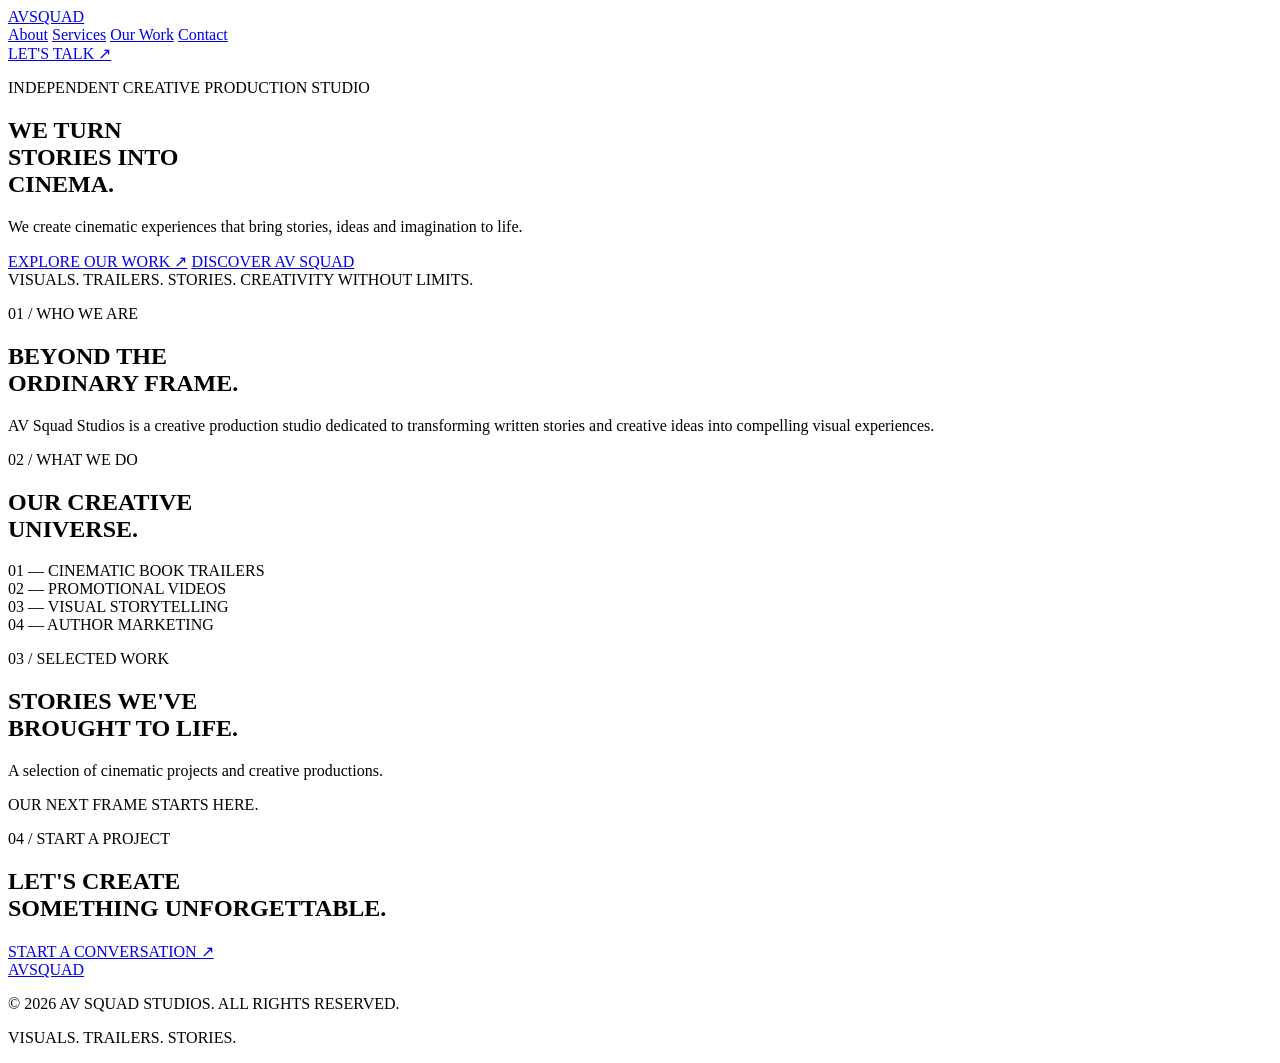
==== index.html @ 499c7a7e "Create index.html" ====
<!DOCTYPE html>
<html lang="en">
<head>
  <meta charset="UTF-8">
  <meta name="viewport" content="width=device-width, initial-scale=1.0">
  <meta name="description" content="AV Squad Studios — Cinematic Storytelling, Visual Production and Creative Media.">
  <title>AV Squad Studios | We Turn Stories Into Cinema</title>
  <link rel="stylesheet" href="style.css">
</head>
<body>

  <header class="navbar">
    <a href="#" class="logo">AV<span>SQUAD</span></a>

    <nav>
      <a href="#about">About</a>
      <a href="#services">Services</a>
      <a href="#work">Our Work</a>
      <a href="#contact">Contact</a>
    </nav>

    <a href="#contact" class="nav-cta">LET'S TALK ↗</a>
  </header>

  <main>
    <section class="hero">
      <div class="hero-overlay"></div>

      <div class="hero-content">
        <p class="eyebrow">INDEPENDENT CREATIVE PRODUCTION STUDIO</p>

        <h1>
          WE TURN<br>
          STORIES INTO<br>
          <span>CINEMA.</span>
        </h1>

        <p class="hero-description">
          We create cinematic experiences that bring stories,
          ideas and imagination to life.
        </p>

        <div class="hero-buttons">
          <a href="#work" class="primary-btn">EXPLORE OUR WORK ↗</a>
          <a href="#about" class="secondary-btn">DISCOVER AV SQUAD</a>
        </div>
      </div>

      <div class="hero-footer">
        <span>VISUALS. TRAILERS. STORIES.</span>
        <span>CREATIVITY WITHOUT LIMITS.</span>
      </div>
    </section>

    <section id="about" class="about">
      <p class="eyebrow">01 / WHO WE ARE</p>
      <h2>BEYOND THE<br>ORDINARY <span>FRAME.</span></h2>
      <p>
        AV Squad Studios is a creative production studio
        dedicated to transforming written stories and
        creative ideas into compelling visual experiences.
      </p>
    </section>

    <section id="services" class="services">
      <p class="eyebrow">02 / WHAT WE DO</p>
      <h2>OUR CREATIVE<br><span>UNIVERSE.</span></h2>

      <div class="service-list">
        <div>01 — CINEMATIC BOOK TRAILERS</div>
        <div>02 — PROMOTIONAL VIDEOS</div>
        <div>03 — VISUAL STORYTELLING</div>
        <div>04 — AUTHOR MARKETING</div>
      </div>
    </section>

    <section id="work" class="work">
      <p class="eyebrow">03 / SELECTED WORK</p>
      <h2>STORIES WE'VE<br><span>BROUGHT TO LIFE.</span></h2>
      <p>
        A selection of cinematic projects and creative productions.
      </p>
      <div class="work-placeholder">
        OUR NEXT FRAME STARTS HERE.
      </div>
    </section>

    <section id="contact" class="contact">
      <p class="eyebrow">04 / START A PROJECT</p>
      <h2>LET'S CREATE<br>SOMETHING <span>UNFORGETTABLE.</span></h2>
      <a href="mailto:YOUR_EMAIL_HERE" class="primary-btn">
        START A CONVERSATION ↗
      </a>
    </section>
  </main>

  <footer>
    <a href="#" class="logo">AV<span>SQUAD</span></a>
    <p>© 2026 AV SQUAD STUDIOS. ALL RIGHTS RESERVED.</p>
    <p>VISUALS. TRAILERS. STORIES.</p>
  </footer>

  <script src="script.js"></script>
</body>
</html>
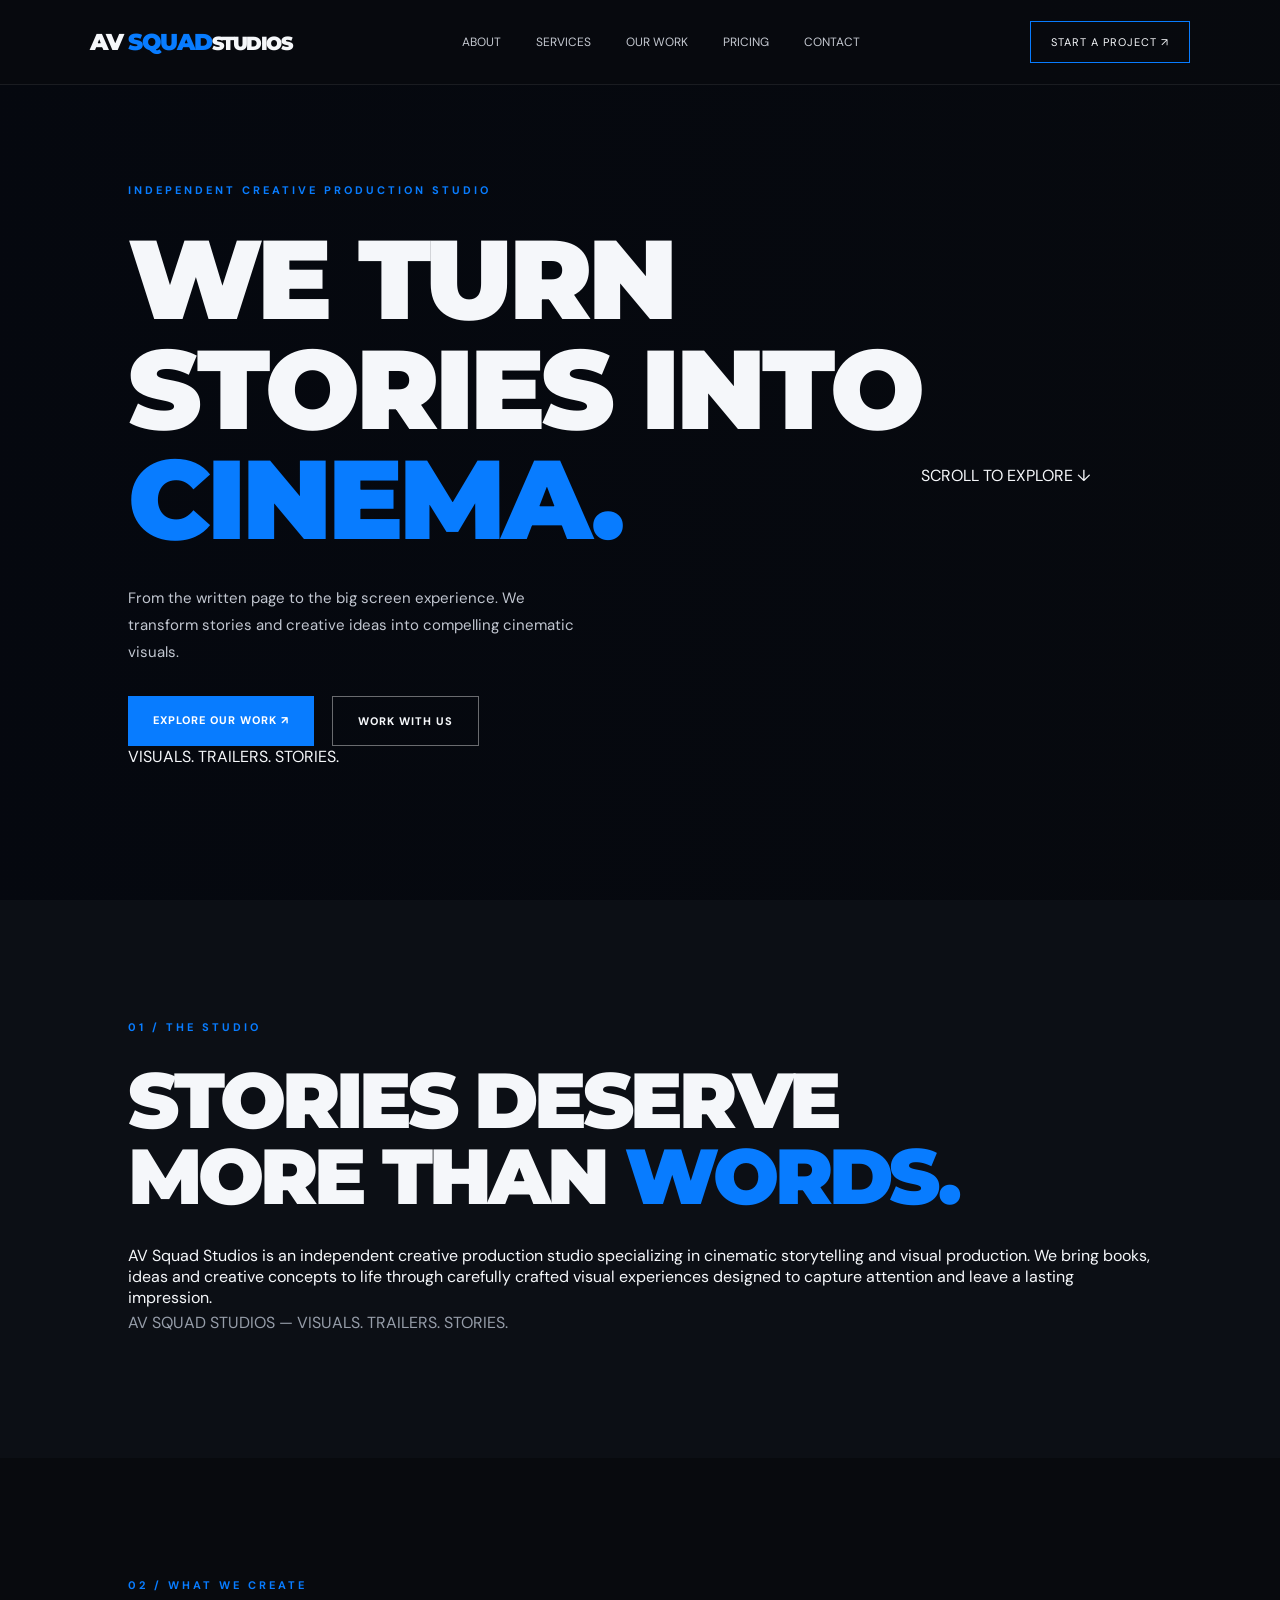
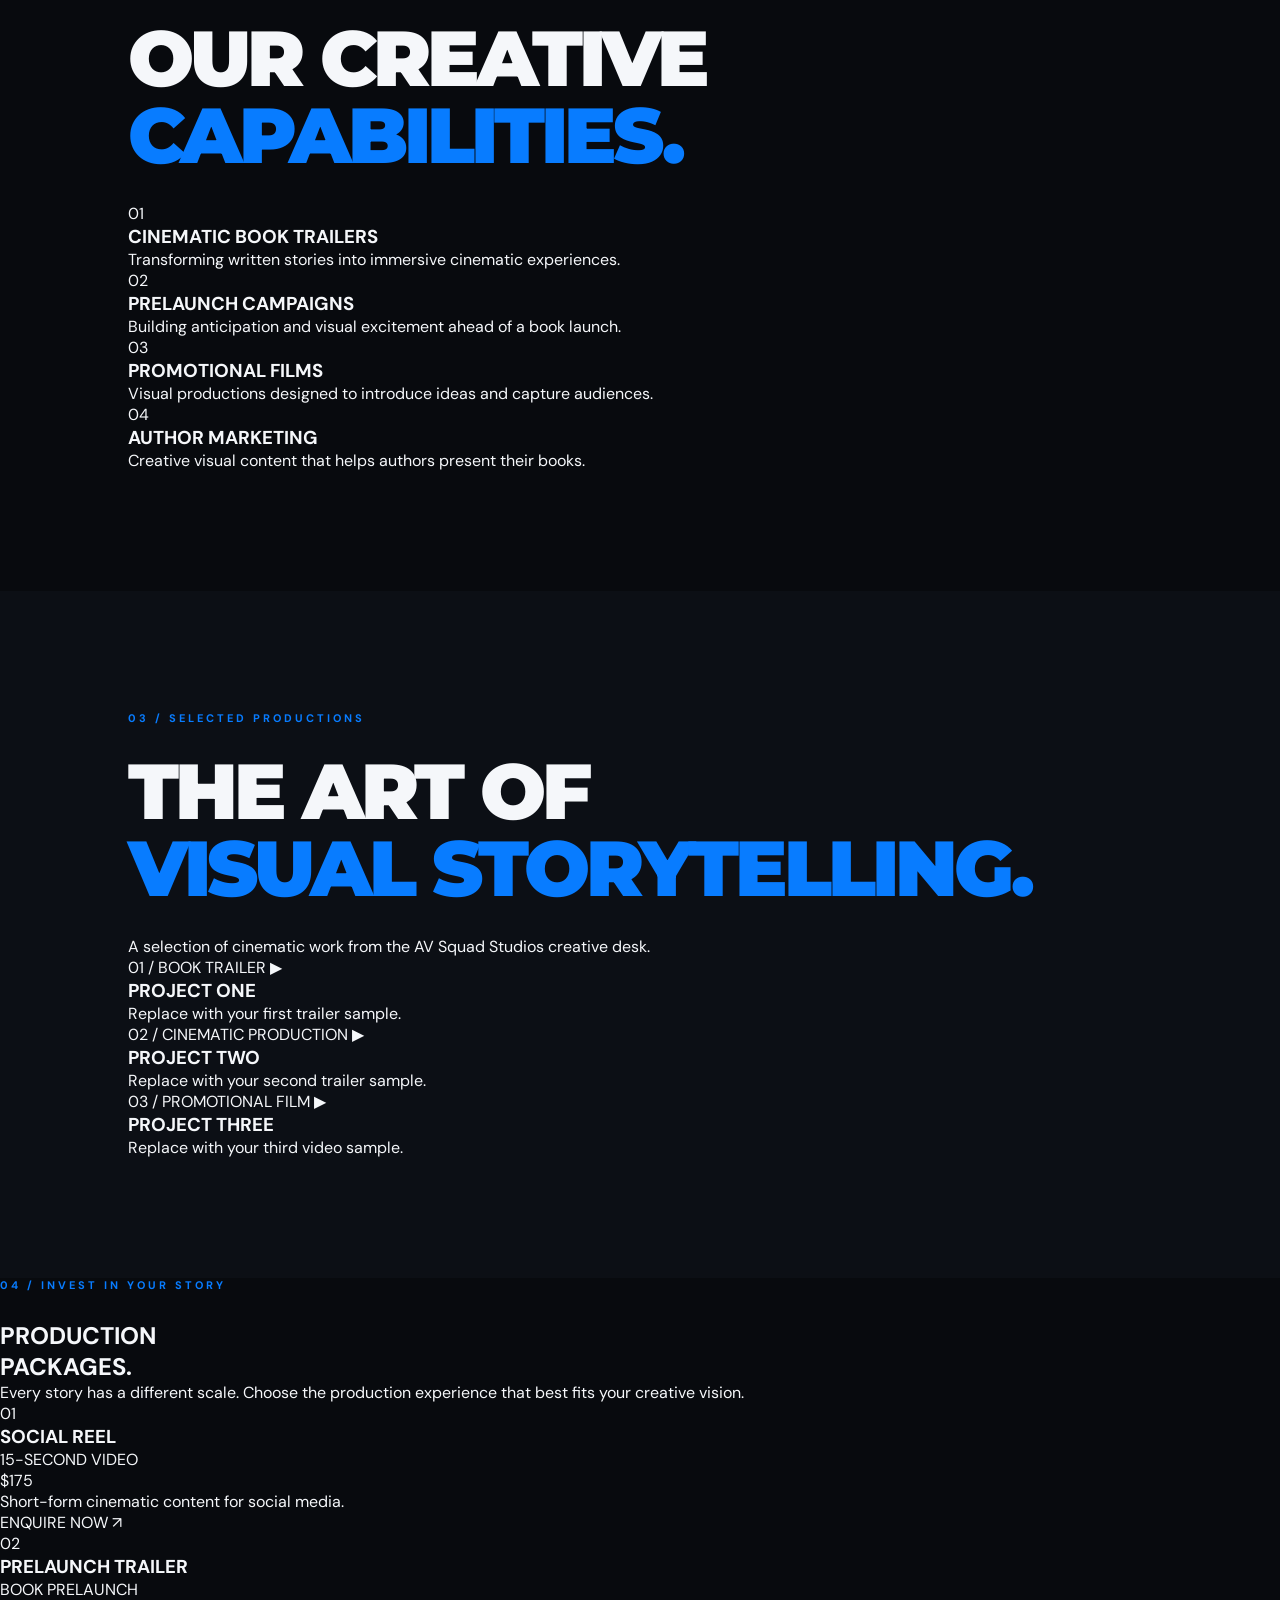
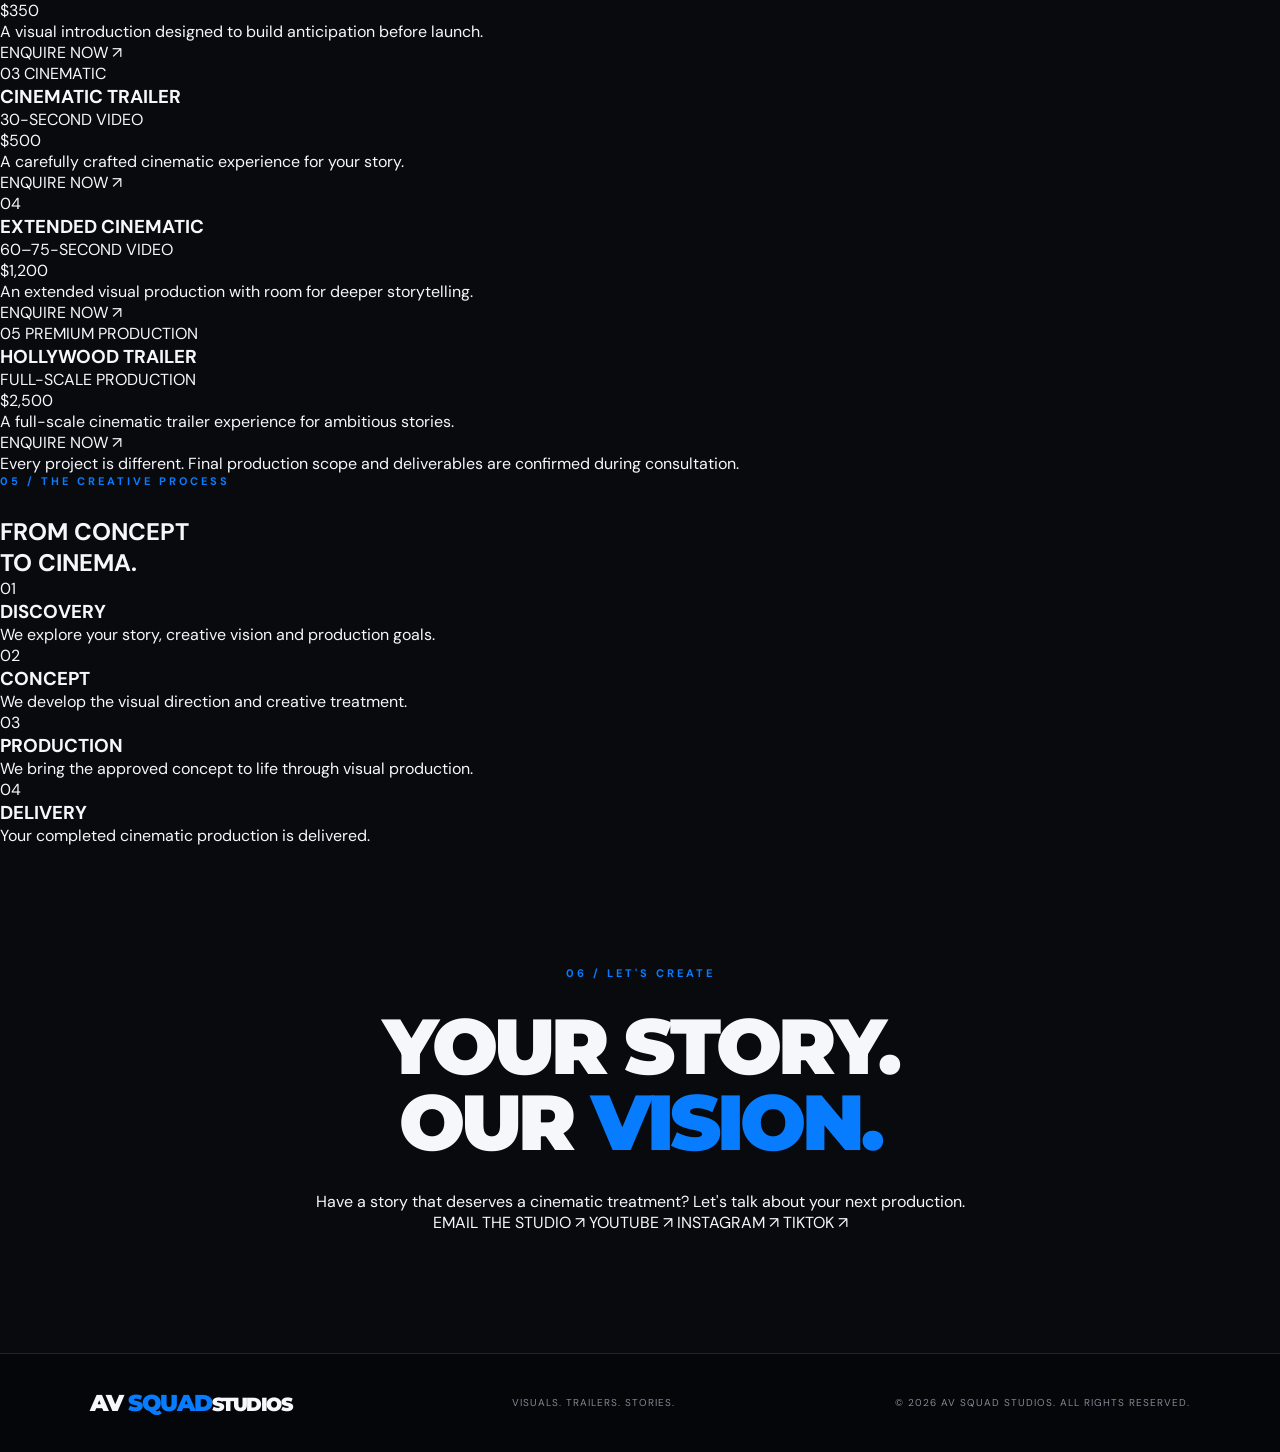
==== commit 999d818b: "Update index.html" ====
--- a/index.html
+++ b/index.html
@@ -4,101 +4,284 @@
 <head>
   <meta charset="UTF-8">
   <meta name="viewport" content="width=device-width, initial-scale=1.0">
-  <meta name="description" content="AV Squad Studios — Cinematic Storytelling, Visual Production and Creative Media.">
-  <title>AV Squad Studios | We Turn Stories Into Cinema</title>
+  <meta name="description" content="AV Squad Studios creates cinematic book trailers, promotional films and visual storytelling experiences.">
+  <title>AV SQUAD STUDIOS — We Turn Stories Into Cinema</title>
   <link rel="stylesheet" href="style.css">
 </head>
 <body>
 
+  <div class="ambient-background">
+    <div class="light-trail trail-one"></div>
+    <div class="light-trail trail-two"></div>
+    <div class="particles"></div>
+  </div>
+
   <header class="navbar">
-    <a href="#" class="logo">AV<span>SQUAD</span></a>
+    <a href="#home" class="logo">AV <span>SQUAD</span><small>STUDIOS</small></a>
 
     <nav>
-      <a href="#about">About</a>
-      <a href="#services">Services</a>
-      <a href="#work">Our Work</a>
-      <a href="#contact">Contact</a>
+      <a href="#about">ABOUT</a>
+      <a href="#services">SERVICES</a>
+      <a href="#work">OUR WORK</a>
+      <a href="#pricing">PRICING</a>
+      <a href="#contact">CONTACT</a>
     </nav>
 
-    <a href="#contact" class="nav-cta">LET'S TALK ↗</a>
+    <a href="#contact" class="nav-cta">START A PROJECT ↗</a>
   </header>
 
   <main>
-    <section class="hero">
-      <div class="hero-overlay"></div>
-
+
+    <!-- HERO -->
+    <section class="hero" id="home">
       <div class="hero-content">
         <p class="eyebrow">INDEPENDENT CREATIVE PRODUCTION STUDIO</p>
 
-        <h1>
-          WE TURN<br>
-          STORIES INTO<br>
-          <span>CINEMA.</span>
-        </h1>
+        <h1>WE TURN<br>STORIES INTO<br><span>CINEMA.</span></h1>
 
         <p class="hero-description">
-          We create cinematic experiences that bring stories,
-          ideas and imagination to life.
+          From the written page to the big screen experience.
+          We transform stories and creative ideas into
+          compelling cinematic visuals.
         </p>
 
         <div class="hero-buttons">
           <a href="#work" class="primary-btn">EXPLORE OUR WORK ↗</a>
-          <a href="#about" class="secondary-btn">DISCOVER AV SQUAD</a>
+          <a href="#contact" class="secondary-btn">WORK WITH US</a>
         </div>
-      </div>
-
-      <div class="hero-footer">
-        <span>VISUALS. TRAILERS. STORIES.</span>
-        <span>CREATIVITY WITHOUT LIMITS.</span>
-      </div>
-    </section>
-
-    <section id="about" class="about">
-      <p class="eyebrow">01 / WHO WE ARE</p>
-      <h2>BEYOND THE<br>ORDINARY <span>FRAME.</span></h2>
-      <p>
-        AV Squad Studios is a creative production studio
-        dedicated to transforming written stories and
-        creative ideas into compelling visual experiences.
-      </p>
-    </section>
-
-    <section id="services" class="services">
-      <p class="eyebrow">02 / WHAT WE DO</p>
-      <h2>OUR CREATIVE<br><span>UNIVERSE.</span></h2>
-
-      <div class="service-list">
-        <div>01 — CINEMATIC BOOK TRAILERS</div>
-        <div>02 — PROMOTIONAL VIDEOS</div>
-        <div>03 — VISUAL STORYTELLING</div>
-        <div>04 — AUTHOR MARKETING</div>
-      </div>
-    </section>
-
-    <section id="work" class="work">
-      <p class="eyebrow">03 / SELECTED WORK</p>
-      <h2>STORIES WE'VE<br><span>BROUGHT TO LIFE.</span></h2>
-      <p>
-        A selection of cinematic projects and creative productions.
-      </p>
-      <div class="work-placeholder">
-        OUR NEXT FRAME STARTS HERE.
-      </div>
-    </section>
-
-    <section id="contact" class="contact">
-      <p class="eyebrow">04 / START A PROJECT</p>
-      <h2>LET'S CREATE<br>SOMETHING <span>UNFORGETTABLE.</span></h2>
-      <a href="mailto:YOUR_EMAIL_HERE" class="primary-btn">
-        START A CONVERSATION ↗
-      </a>
-    </section>
+
+        <div class="hero-note">
+          VISUALS. TRAILERS. STORIES.
+        </div>
+      </div>
+
+      <div class="hero-scroll">SCROLL TO EXPLORE ↓</div>
+    </section>
+
+    <!-- INTRODUCTION -->
+    <section class="about section" id="about">
+      <p class="eyebrow">01 / THE STUDIO</p>
+      <h2>STORIES DESERVE<br>MORE THAN <span>WORDS.</span></h2>
+
+      <p class="section-copy">
+        AV Squad Studios is an independent creative production
+        studio specializing in cinematic storytelling and
+        visual production. We bring books, ideas and creative
+        concepts to life through carefully crafted visual
+        experiences designed to capture attention and leave
+        a lasting impression.
+      </p>
+
+      <p class="studio-signature">AV SQUAD STUDIOS — VISUALS. TRAILERS. STORIES.</p>
+    </section>
+
+    <!-- SERVICES -->
+    <section class="services section" id="services">
+      <p class="eyebrow">02 / WHAT WE CREATE</p>
+      <h2>OUR CREATIVE<br><span>CAPABILITIES.</span></h2>
+
+      <div class="service-grid">
+        <article class="service-card">
+          <span>01</span>
+          <h3>CINEMATIC BOOK TRAILERS</h3>
+          <p>Transforming written stories into immersive cinematic experiences.</p>
+        </article>
+
+        <article class="service-card">
+          <span>02</span>
+          <h3>PRELAUNCH CAMPAIGNS</h3>
+          <p>Building anticipation and visual excitement ahead of a book launch.</p>
+        </article>
+
+        <article class="service-card">
+          <span>03</span>
+          <h3>PROMOTIONAL FILMS</h3>
+          <p>Visual productions designed to introduce ideas and capture audiences.</p>
+        </article>
+
+        <article class="service-card">
+          <span>04</span>
+          <h3>AUTHOR MARKETING</h3>
+          <p>Creative visual content that helps authors present their books.</p>
+        </article>
+      </div>
+    </section>
+
+    <!-- PORTFOLIO -->
+    <section class="work section" id="work">
+      <p class="eyebrow">03 / SELECTED PRODUCTIONS</p>
+      <h2>THE ART OF<br><span>VISUAL STORYTELLING.</span></h2>
+
+      <p class="section-copy">
+        A selection of cinematic work from the AV Squad Studios creative desk.
+      </p>
+
+      <div class="portfolio-grid">
+
+        <article class="portfolio-card">
+          <div class="video-placeholder">
+            <span>01 / BOOK TRAILER</span>
+            <span class="play-icon">▶</span>
+          </div>
+          <h3>PROJECT ONE</h3>
+          <p>Replace with your first trailer sample.</p>
+        </article>
+
+        <article class="portfolio-card">
+          <div class="video-placeholder">
+            <span>02 / CINEMATIC PRODUCTION</span>
+            <span class="play-icon">▶</span>
+          </div>
+          <h3>PROJECT TWO</h3>
+          <p>Replace with your second trailer sample.</p>
+        </article>
+
+        <article class="portfolio-card">
+          <div class="video-placeholder">
+            <span>03 / PROMOTIONAL FILM</span>
+            <span class="play-icon">▶</span>
+          </div>
+          <h3>PROJECT THREE</h3>
+          <p>Replace with your third video sample.</p>
+        </article>
+
+      </div>
+    </section>
+
+    <!-- PRICING -->
+    <section class="pricing section" id="pricing">
+      <p class="eyebrow">04 / INVEST IN YOUR STORY</p>
+      <h2>PRODUCTION<br><span>PACKAGES.</span></h2>
+
+      <p class="section-copy">
+        Every story has a different scale. Choose the production
+        experience that best fits your creative vision.
+      </p>
+
+      <div class="pricing-grid">
+
+        <article class="price-card">
+          <span class="package-number">01</span>
+          <h3>SOCIAL REEL</h3>
+          <p class="duration">15-SECOND VIDEO</p>
+          <div class="price">$175</div>
+          <p>Short-form cinematic content for social media.</p>
+          <a href="#contact" class="price-btn">ENQUIRE NOW ↗</a>
+        </article>
+
+        <article class="price-card">
+          <span class="package-number">02</span>
+          <h3>PRELAUNCH TRAILER</h3>
+          <p class="duration">BOOK PRELAUNCH</p>
+          <div class="price">$350</div>
+          <p>A visual introduction designed to build anticipation before launch.</p>
+          <a href="#contact" class="price-btn">ENQUIRE NOW ↗</a>
+        </article>
+
+        <article class="price-card featured">
+          <span class="package-number">03</span>
+          <span class="featured-label">CINEMATIC</span>
+          <h3>CINEMATIC TRAILER</h3>
+          <p class="duration">30-SECOND VIDEO</p>
+          <div class="price">$500</div>
+          <p>A carefully crafted cinematic experience for your story.</p>
+          <a href="#contact" class="price-btn">ENQUIRE NOW ↗</a>
+        </article>
+
+        <article class="price-card">
+          <span class="package-number">04</span>
+          <h3>EXTENDED CINEMATIC</h3>
+          <p class="duration">60–75-SECOND VIDEO</p>
+          <div class="price">$1,200</div>
+          <p>An extended visual production with room for deeper storytelling.</p>
+          <a href="#contact" class="price-btn">ENQUIRE NOW ↗</a>
+        </article>
+
+        <article class="price-card hollywood">
+          <span class="package-number">05</span>
+          <span class="featured-label">PREMIUM PRODUCTION</span>
+          <h3>HOLLYWOOD TRAILER</h3>
+          <p class="duration">FULL-SCALE PRODUCTION</p>
+          <div class="price">$2,500</div>
+          <p>A full-scale cinematic trailer experience for ambitious stories.</p>
+          <a href="#contact" class="price-btn">ENQUIRE NOW ↗</a>
+        </article>
+
+      </div>
+
+      <p class="pricing-note">
+        Every project is different. Final production scope and deliverables
+        are confirmed during consultation.
+      </p>
+    </section>
+
+    <!-- PROCESS -->
+    <section class="process section">
+      <p class="eyebrow">05 / THE CREATIVE PROCESS</p>
+      <h2>FROM CONCEPT<br>TO <span>CINEMA.</span></h2>
+
+      <div class="process-grid">
+        <article>
+          <span>01</span>
+          <h3>DISCOVERY</h3>
+          <p>We explore your story, creative vision and production goals.</p>
+        </article>
+
+        <article>
+          <span>02</span>
+          <h3>CONCEPT</h3>
+          <p>We develop the visual direction and creative treatment.</p>
+        </article>
+
+        <article>
+          <span>03</span>
+          <h3>PRODUCTION</h3>
+          <p>We bring the approved concept to life through visual production.</p>
+        </article>
+
+        <article>
+          <span>04</span>
+          <h3>DELIVERY</h3>
+          <p>Your completed cinematic production is delivered.</p>
+        </article>
+      </div>
+    </section>
+
+    <!-- CONTACT -->
+    <section class="contact section" id="contact">
+      <p class="eyebrow">06 / LET'S CREATE</p>
+      <h2>YOUR STORY.<br>OUR <span>VISION.</span></h2>
+
+      <p class="section-copy">
+        Have a story that deserves a cinematic treatment?
+        Let's talk about your next production.
+      </p>
+
+      <div class="contact-details">
+        <a href="mailto:YOUR_EMAIL_HERE" class="contact-link">
+          EMAIL THE STUDIO ↗
+        </a>
+
+        <a href="YOUR_YOUTUBE_URL" target="_blank" rel="noopener noreferrer" class="contact-link">
+          YOUTUBE ↗
+        </a>
+
+        <a href="YOUR_INSTAGRAM_URL" target="_blank" rel="noopener noreferrer" class="contact-link">
+          INSTAGRAM ↗
+        </a>
+
+        <a href="YOUR_TIKTOK_URL" target="_blank" rel="noopener noreferrer" class="contact-link">
+          TIKTOK ↗
+        </a>
+      </div>
+    </section>
+
   </main>
 
   <footer>
-    <a href="#" class="logo">AV<span>SQUAD</span></a>
+    <a href="#home" class="logo">AV <span>SQUAD</span><small>STUDIOS</small></a>
+    <p>VISUALS. TRAILERS. STORIES.</p>
     <p>© 2026 AV SQUAD STUDIOS. ALL RIGHTS RESERVED.</p>
-    <p>VISUALS. TRAILERS. STORIES.</p>
   </footer>
 
   <script src="script.js"></script>
--- a/style.css
+++ b/style.css
@@ -0,0 +1,330 @@
+
+@import url('https://fonts.googleapis.com/css2?family=DM+Sans:wght@400;500;600;700;800&family=Montserrat:wght@400;500;600;700;800;900&display=swap');
+
+:root {
+  --black: #080a0e;
+  --white: #f5f7fa;
+  --blue: #087cff;
+  --muted: #969da9;
+}
+
+* {
+  margin: 0;
+  padding: 0;
+  box-sizing: border-box;
+  scroll-behavior: smooth;
+}
+
+body {
+  background: var(--black);
+  color: var(--white);
+  font-family: 'DM Sans', sans-serif;
+}
+
+a {
+  text-decoration: none;
+  color: inherit;
+}
+
+.navbar {
+  width: 100%;
+  height: 85px;
+  padding: 0 7%;
+  display: flex;
+  align-items: center;
+  justify-content: space-between;
+  background: rgba(8,10,14,.95);
+  border-bottom: 1px solid rgba(255,255,255,.08);
+  position: absolute;
+  top: 0;
+  z-index: 10;
+}
+
+.logo {
+  font-family: 'Montserrat', sans-serif;
+  font-weight: 900;
+  font-size: 23px;
+  letter-spacing: -1.5px;
+}
+
+.logo span {
+  color: var(--blue);
+}
+
+nav {
+  display: flex;
+  gap: 35px;
+}
+
+nav a {
+  font-size: 12px;
+  color: #c4c8d0;
+  transition: .3s;
+}
+
+nav a:hover {
+  color: var(--blue);
+}
+
+.nav-cta {
+  border: 1px solid var(--blue);
+  padding: 13px 20px;
+  font-size: 11px;
+  letter-spacing: 1px;
+  transition: .3s;
+}
+
+.nav-cta:hover {
+  background: var(--blue);
+}
+
+.hero {
+  min-height: 100vh;
+  position: relative;
+  display: flex;
+  align-items: center;
+  padding: 150px 10% 100px;
+  overflow: hidden;
+  background:
+    linear-gradient(90deg, rgba(5,8,15,.98), rgba(5,8,15,.76), rgba(5,8,15,.3)),
+    linear-gradient(0deg, #080a0e, transparent 35%),
+    url('https://images.unsplash.com/photo-1485846234645-a62644f84728?auto=format&fit=crop&w=2000&q=85') center/cover;
+}
+
+.hero-overlay {
+  position: absolute;
+  inset: 0;
+  background: radial-gradient(circle at 80% 40%, rgba(0,105,255,.16), transparent 45%);
+  pointer-events: none;
+}
+
+.hero-content {
+  position: relative;
+  z-index: 2;
+  max-width: 800px;
+}
+
+.eyebrow {
+  color: var(--blue);
+  font-size: 11px;
+  font-weight: 700;
+  letter-spacing: 3px;
+  margin-bottom: 28px;
+}
+
+.hero h1,
+.about h2,
+.services h2,
+.work h2,
+.contact h2 {
+  font-family: 'Montserrat', sans-serif;
+  font-weight: 900;
+  letter-spacing: -4px;
+  line-height: .98;
+}
+
+.hero h1 {
+  font-size: clamp(55px, 9vw, 112px);
+}
+
+.hero h1 span,
+.about h2 span,
+.services h2 span,
+.work h2 span,
+.contact h2 span {
+  color: var(--blue);
+}
+
+.hero-description {
+  max-width: 450px;
+  color: #c1c6d0;
+  line-height: 1.8;
+  margin: 30px 0;
+  font-size: 15px;
+}
+
+.hero-buttons {
+  display: flex;
+  gap: 18px;
+  flex-wrap: wrap;
+}
+
+.primary-btn,
+.secondary-btn {
+  display: inline-block;
+  padding: 17px 25px;
+  font-size: 11px;
+  font-weight: 800;
+  letter-spacing: 1px;
+  transition: .3s;
+}
+
+.primary-btn {
+  background: var(--blue);
+  color: white;
+}
+
+.primary-btn:hover {
+  background: #0060d5;
+  transform: translateY(-3px);
+}
+
+.secondary-btn {
+  border: 1px solid rgba(255,255,255,.4);
+}
+
+.secondary-btn:hover {
+  border-color: var(--blue);
+  color: var(--blue);
+}
+
+.hero-footer {
+  position: absolute;
+  bottom: 30px;
+  left: 10%;
+  right: 10%;
+  display: flex;
+  justify-content: space-between;
+  color: #9299a5;
+  font-size: 10px;
+  letter-spacing: 2px;
+}
+
+.about,
+.services,
+.work,
+.contact {
+  padding: 120px 10%;
+}
+
+.about {
+  background: #0c0f15;
+}
+
+.about h2,
+.services h2,
+.work h2,
+.contact h2 {
+  font-size: clamp(42px, 7vw, 78px);
+  margin-bottom: 30px;
+}
+
+.about > p:last-child,
+.work > p:last-child {
+  max-width: 600px;
+  color: var(--muted);
+  font-size: 16px;
+  line-height: 1.9;
+}
+
+.services {
+  background: #080a0e;
+}
+
+.service-list {
+  margin-top: 55px;
+  border-top: 1px solid #282e38;
+}
+
+.service-list div {
+  padding: 27px 5px;
+  border-bottom: 1px solid #282e38;
+  font-family: 'Montserrat', sans-serif;
+  font-size: clamp(15px, 2.5vw, 23px);
+  font-weight: 700;
+  transition: .3s;
+}
+
+.service-list div:hover {
+  color: var(--blue);
+  padding-left: 18px;
+}
+
+.work {
+  background: #0c0f15;
+}
+
+.work-placeholder {
+  margin-top: 45px;
+  min-height: 300px;
+  border: 1px solid #252e3b;
+  display: flex;
+  align-items: center;
+  justify-content: center;
+  text-align: center;
+  color: var(--blue);
+  font-family: 'Montserrat', sans-serif;
+  font-size: 18px;
+  font-weight: 800;
+  letter-spacing: 3px;
+  background: linear-gradient(135deg, #101722, #080a0e);
+}
+
+.contact {
+  text-align: center;
+}
+
+.contact .primary-btn {
+  margin-top: 20px;
+}
+
+footer {
+  padding: 35px 7%;
+  background: #050609;
+  border-top: 1px solid #20242c;
+  display: flex;
+  align-items: center;
+  justify-content: space-between;
+  flex-wrap: wrap;
+  gap: 20px;
+}
+
+footer p {
+  color: #818895;
+  font-size: 10px;
+  letter-spacing: 1px;
+}
+
+@media(max-width: 768px) {
+  .navbar {
+    height: 75px;
+    padding: 0 6%;
+  }
+
+  nav {
+    display: none;
+  }
+
+  .nav-cta {
+    padding: 10px 12px;
+    font-size: 9px;
+  }
+
+  .hero {
+    padding: 140px 7% 110px;
+    min-height: 90vh;
+  }
+
+  .hero h1 {
+    letter-spacing: -2px;
+  }
+
+  .hero-footer {
+    left: 7%;
+    right: 7%;
+    font-size: 8px;
+    gap: 15px;
+  }
+
+  .about,
+  .services,
+  .work,
+  .contact {
+    padding: 85px 7%;
+  }
+
+  footer {
+    text-align: center;
+    justify-content: center;
+  }
+}
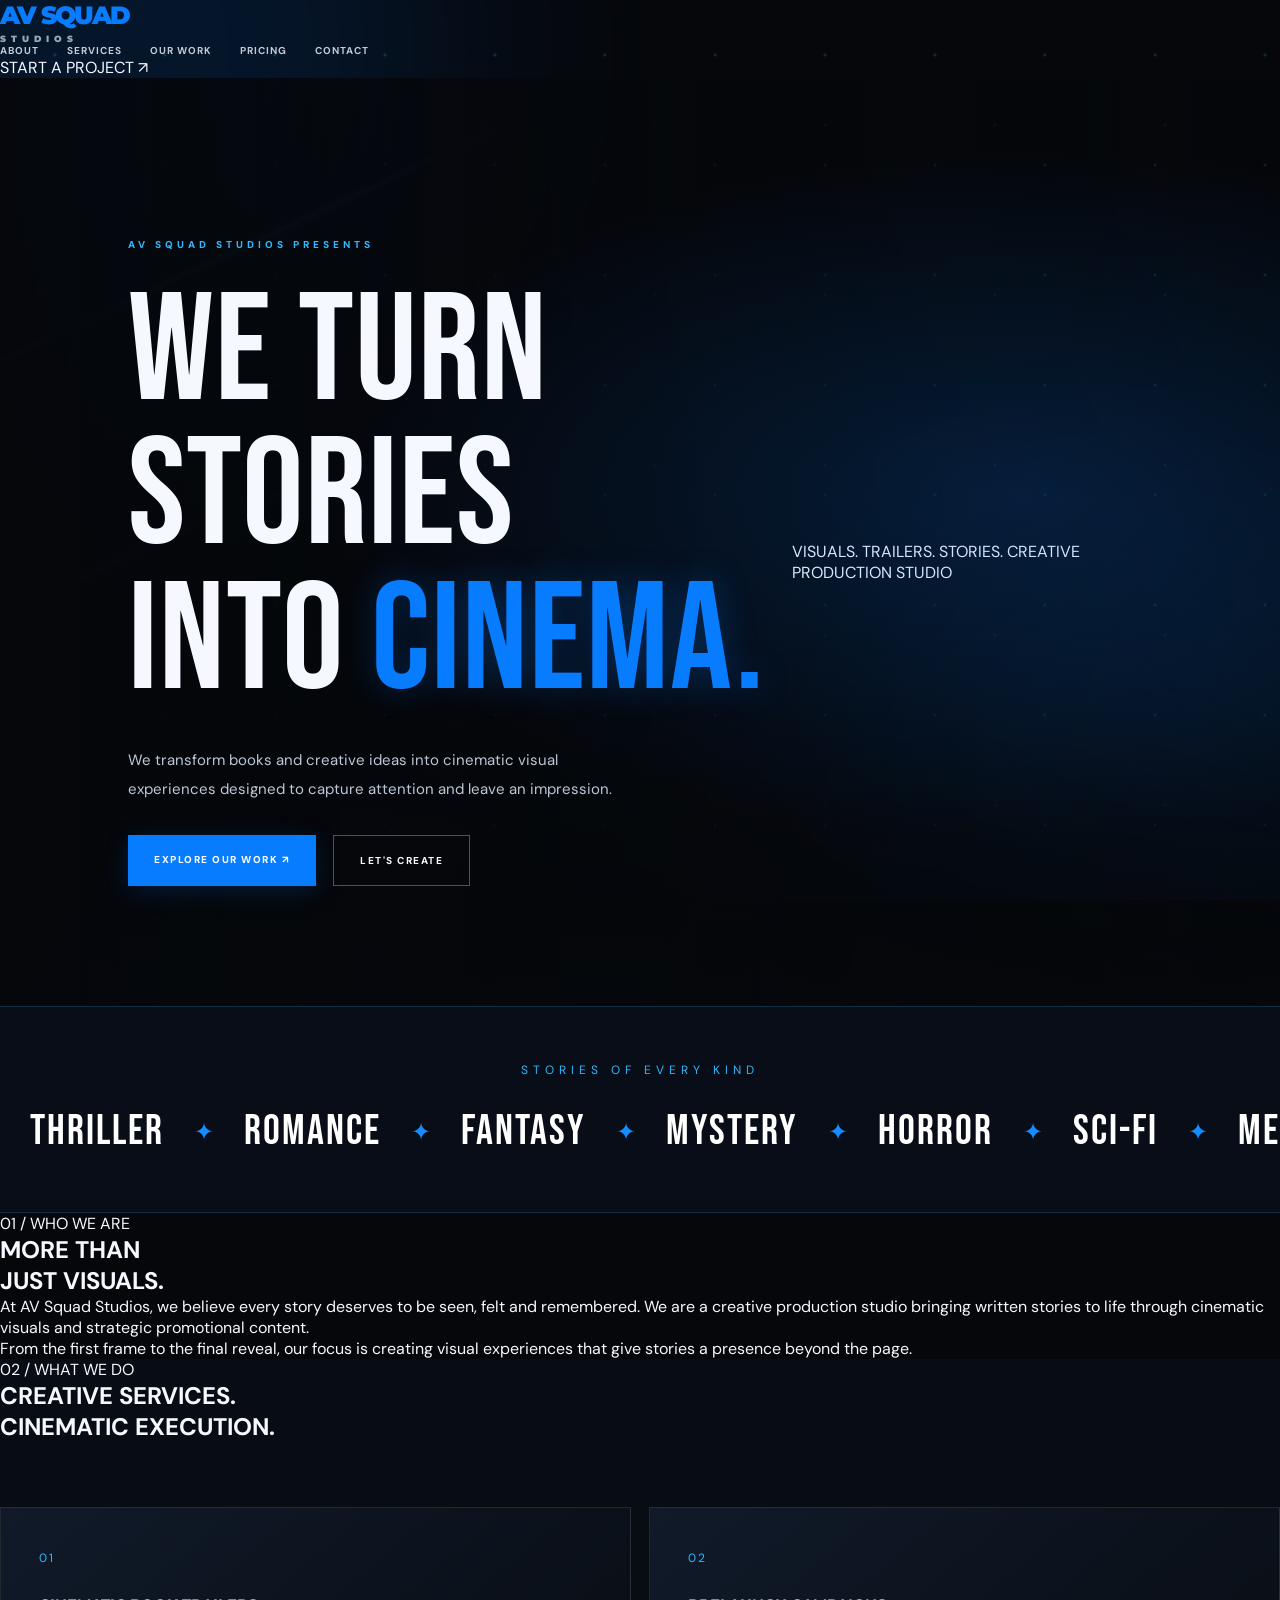
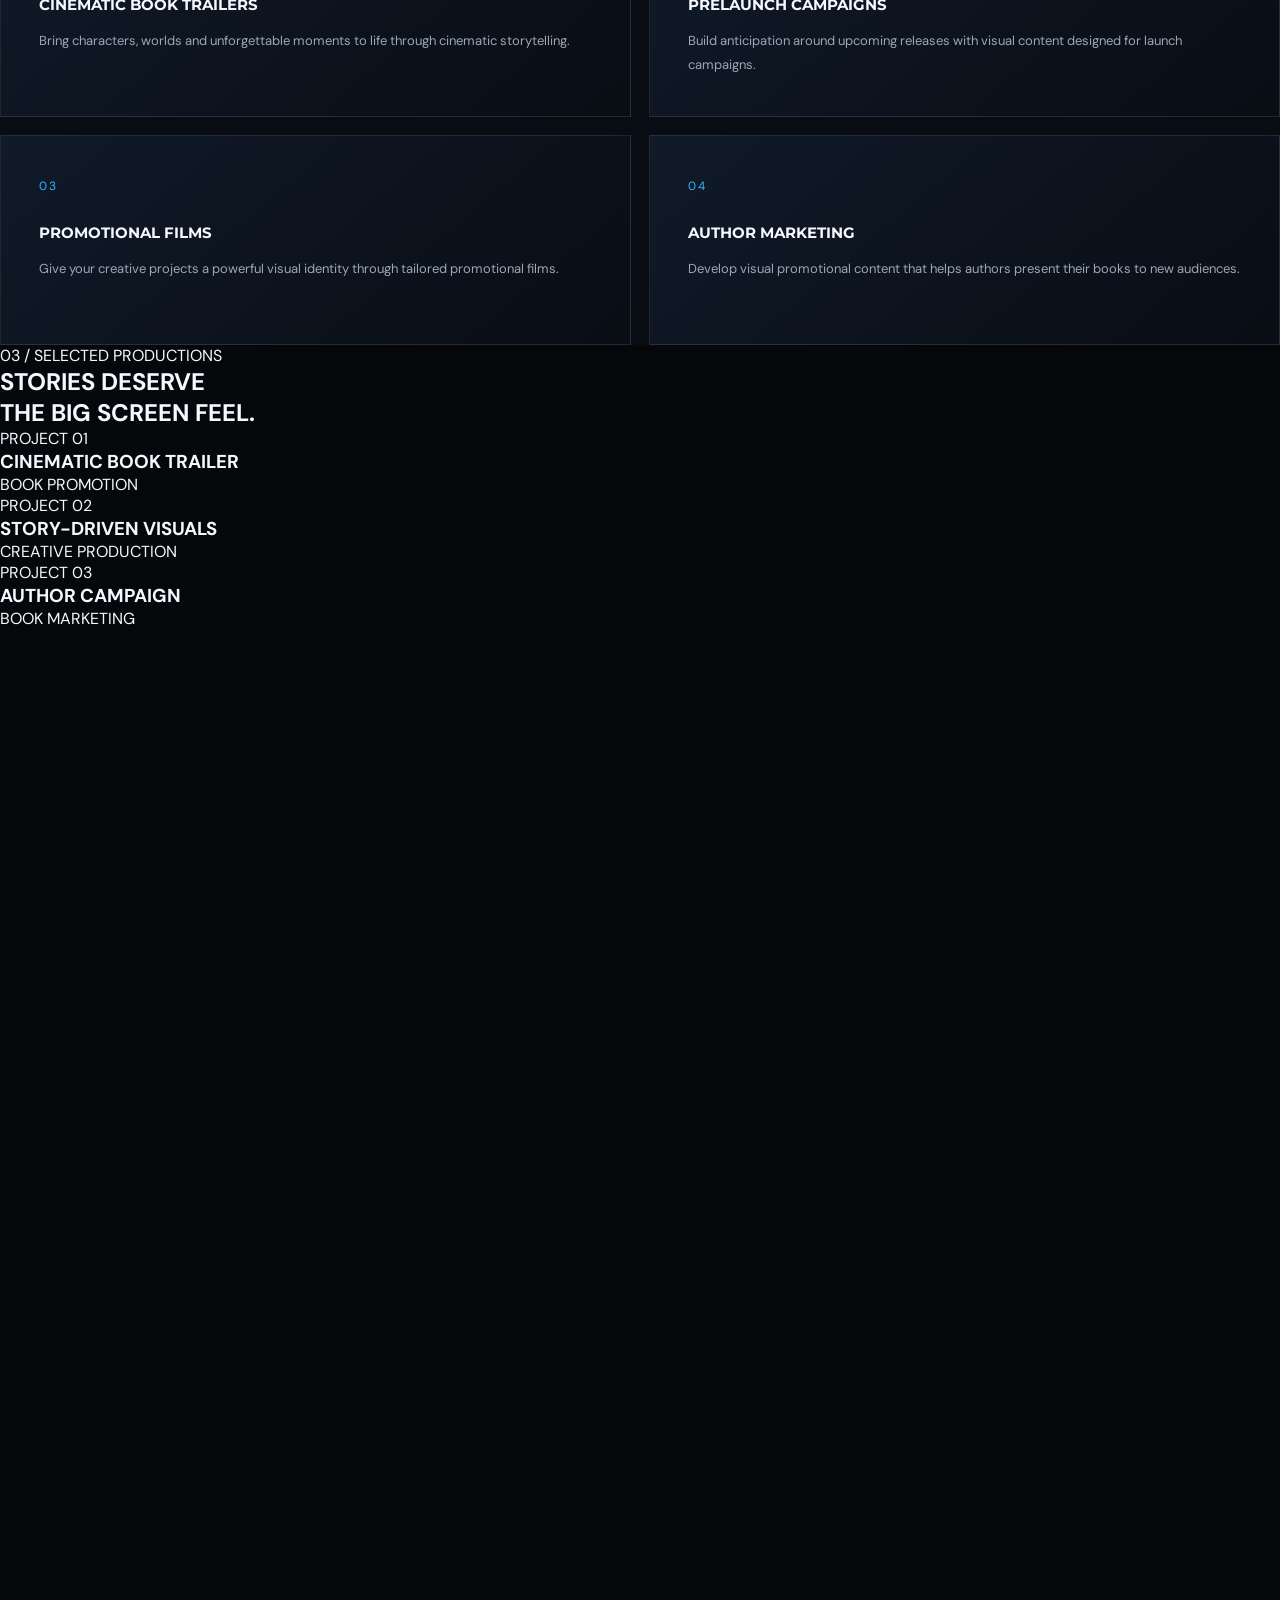
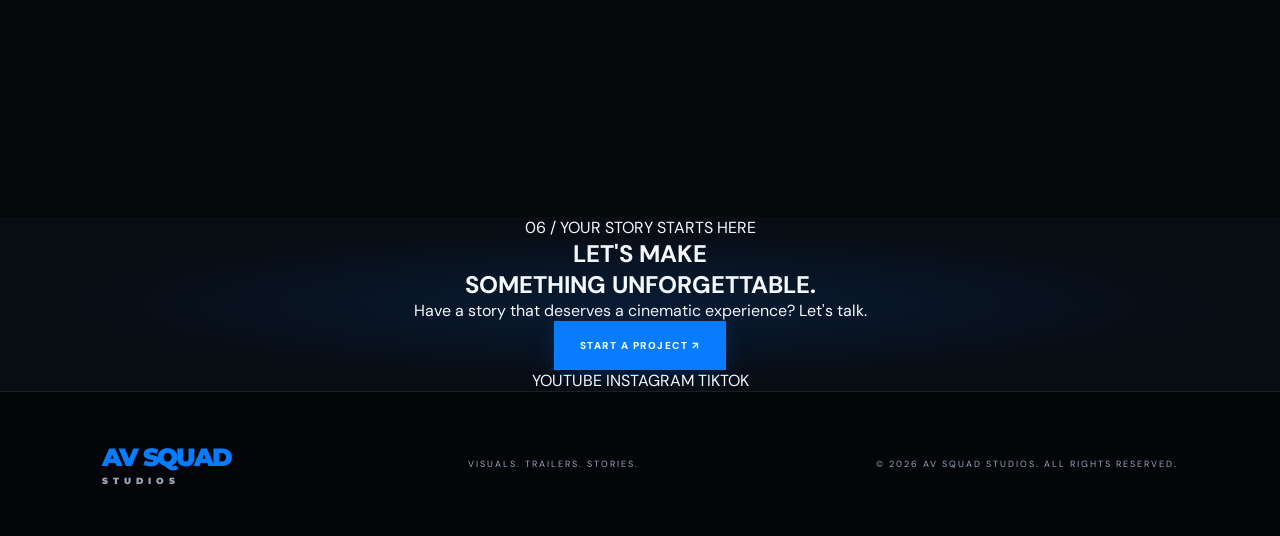
==== commit 204e8d09: "Update index.html" ====
--- a/index.html
+++ b/index.html
@@ -4,10 +4,64 @@
 <head>
   <meta charset="UTF-8">
   <meta name="viewport" content="width=device-width, initial-scale=1.0">
-  <meta name="description" content="AV Squad Studios creates cinematic book trailers, promotional films and visual storytelling experiences.">
-  <title>AV SQUAD STUDIOS — We Turn Stories Into Cinema</title>
+  <meta name="description" content="AV Squad Studios creates cinematic book trailers, promotional films and author marketing campaigns.">
+  <title>AV Squad Studios | Visuals. Trailers. Stories.</title>
   <link rel="stylesheet" href="style.css">
+  <style>
+    .genre-strip {
+      overflow: hidden;
+      padding: 55px 0;
+      background: #080d17;
+      border-top: 1px solid rgba(49,184,255,.18);
+      border-bottom: 1px solid rgba(49,184,255,.18);
+    }
+    .genre-heading {
+      text-align: center;
+      color: #31b8ff;
+      font-size: 12px;
+      letter-spacing: 5px;
+      margin-bottom: 28px;
+    }
+    .genre-track {
+      display: flex;
+      width: max-content;
+      animation: genreScroll 35s linear infinite;
+    }
+    .genre-strip:hover .genre-track {
+      animation-play-state: paused;
+    }
+    .genre-group {
+      display: flex;
+      align-items: center;
+      flex-shrink: 0;
+    }
+    .genre-item {
+      color: #fff;
+      font-family: 'Bebas Neue', sans-serif;
+      font-size: clamp(25px, 4vw, 42px);
+      letter-spacing: 2px;
+      padding: 0 30px;
+      white-space: nowrap;
+      transition: color .3s, text-shadow .3s;
+    }
+    .genre-item:hover {
+      color: #31b8ff;
+      text-shadow: 0 0 18px #087cff;
+    }
+    .genre-dot {
+      color: #168cff;
+      font-size: 24px;
+    }
+    @keyframes genreScroll {
+      from { transform: translateX(0); }
+      to { transform: translateX(-50%); }
+    }
+    @media (prefers-reduced-motion: reduce) {
+      .genre-track { animation: none; }
+    }
+  </style>
 </head>
+
 <body>
 
   <div class="ambient-background">
@@ -16,10 +70,13 @@
     <div class="particles"></div>
   </div>
 
-  <header class="navbar">
-    <a href="#home" class="logo">AV <span>SQUAD</span><small>STUDIOS</small></a>
-
-    <nav>
+  <header class="header">
+    <a href="#home" class="logo">
+      <span>AV SQUAD</span>
+      <small>STUDIOS</small>
+    </a>
+
+    <nav class="nav">
       <a href="#about">ABOUT</a>
       <a href="#services">SERVICES</a>
       <a href="#work">OUR WORK</a>
@@ -27,259 +84,236 @@
       <a href="#contact">CONTACT</a>
     </nav>
 
-    <a href="#contact" class="nav-cta">START A PROJECT ↗</a>
+    <a href="#contact" class="header-cta">START A PROJECT ↗</a>
   </header>
 
   <main>
 
-    <!-- HERO -->
     <section class="hero" id="home">
       <div class="hero-content">
-        <p class="eyebrow">INDEPENDENT CREATIVE PRODUCTION STUDIO</p>
-
-        <h1>WE TURN<br>STORIES INTO<br><span>CINEMA.</span></h1>
-
+        <p class="eyebrow">AV SQUAD STUDIOS PRESENTS</p>
+        <h1>WE TURN STORIES<br>INTO <span>CINEMA.</span></h1>
         <p class="hero-description">
-          From the written page to the big screen experience.
-          We transform stories and creative ideas into
-          compelling cinematic visuals.
+          We transform books and creative ideas into cinematic visual
+          experiences designed to capture attention and leave an impression.
         </p>
-
         <div class="hero-buttons">
           <a href="#work" class="primary-btn">EXPLORE OUR WORK ↗</a>
-          <a href="#contact" class="secondary-btn">WORK WITH US</a>
+          <a href="#contact" class="secondary-btn">LET'S CREATE</a>
         </div>
-
-        <div class="hero-note">
-          VISUALS. TRAILERS. STORIES.
+      </div>
+      <div class="hero-bottom">
+        <span>VISUALS. TRAILERS. STORIES.</span>
+        <span>CREATIVE PRODUCTION STUDIO</span>
+      </div>
+    </section>
+
+    <!-- ANIMATED GENRE SHOWCASE -->
+    <section class="genre-strip">
+      <p class="genre-heading">STORIES OF EVERY KIND</p>
+
+      <div class="genre-track">
+        <div class="genre-group">
+          <span class="genre-item">THRILLER</span><span class="genre-dot">✦</span>
+          <span class="genre-item">ROMANCE</span><span class="genre-dot">✦</span>
+          <span class="genre-item">FANTASY</span><span class="genre-dot">✦</span>
+          <span class="genre-item">MYSTERY</span><span class="genre-dot">✦</span>
+          <span class="genre-item">HORROR</span><span class="genre-dot">✦</span>
+          <span class="genre-item">SCI-FI</span><span class="genre-dot">✦</span>
+          <span class="genre-item">MEMOIR</span><span class="genre-dot">✦</span>
+          <span class="genre-item">DRAMA</span><span class="genre-dot">✦</span>
+          <span class="genre-item">ADVENTURE</span><span class="genre-dot">✦</span>
+          <span class="genre-item">HISTORICAL FICTION</span><span class="genre-dot">✦</span>
         </div>
-      </div>
-
-      <div class="hero-scroll">SCROLL TO EXPLORE ↓</div>
-    </section>
-
-    <!-- INTRODUCTION -->
-    <section class="about section" id="about">
-      <p class="eyebrow">01 / THE STUDIO</p>
-      <h2>STORIES DESERVE<br>MORE THAN <span>WORDS.</span></h2>
-
-      <p class="section-copy">
-        AV Squad Studios is an independent creative production
-        studio specializing in cinematic storytelling and
-        visual production. We bring books, ideas and creative
-        concepts to life through carefully crafted visual
-        experiences designed to capture attention and leave
-        a lasting impression.
-      </p>
-
-      <p class="studio-signature">AV SQUAD STUDIOS — VISUALS. TRAILERS. STORIES.</p>
-    </section>
-
-    <!-- SERVICES -->
-    <section class="services section" id="services">
-      <p class="eyebrow">02 / WHAT WE CREATE</p>
-      <h2>OUR CREATIVE<br><span>CAPABILITIES.</span></h2>
+
+        <div class="genre-group" aria-hidden="true">
+          <span class="genre-item">THRILLER</span><span class="genre-dot">✦</span>
+          <span class="genre-item">ROMANCE</span><span class="genre-dot">✦</span>
+          <span class="genre-item">FANTASY</span><span class="genre-dot">✦</span>
+          <span class="genre-item">MYSTERY</span><span class="genre-dot">✦</span>
+          <span class="genre-item">HORROR</span><span class="genre-dot">✦</span>
+          <span class="genre-item">SCI-FI</span><span class="genre-dot">✦</span>
+          <span class="genre-item">MEMOIR</span><span class="genre-dot">✦</span>
+          <span class="genre-item">DRAMA</span><span class="genre-dot">✦</span>
+          <span class="genre-item">ADVENTURE</span><span class="genre-dot">✦</span>
+          <span class="genre-item">HISTORICAL FICTION</span><span class="genre-dot">✦</span>
+        </div>
+      </div>
+    </section>
+
+    <section class="about" id="about">
+      <div class="section-label">01 / WHO WE ARE</div>
+      <div class="about-content">
+        <h2>MORE THAN<br>JUST <span>VISUALS.</span></h2>
+        <p>
+          At AV Squad Studios, we believe every story deserves to be seen,
+          felt and remembered. We are a creative production studio bringing
+          written stories to life through cinematic visuals and strategic
+          promotional content.
+        </p>
+        <p>
+          From the first frame to the final reveal, our focus is creating
+          visual experiences that give stories a presence beyond the page.
+        </p>
+      </div>
+    </section>
+
+    <section class="services" id="services">
+      <div class="section-label">02 / WHAT WE DO</div>
+      <h2>CREATIVE SERVICES.<br><span>CINEMATIC EXECUTION.</span></h2>
 
       <div class="service-grid">
         <article class="service-card">
           <span>01</span>
           <h3>CINEMATIC BOOK TRAILERS</h3>
-          <p>Transforming written stories into immersive cinematic experiences.</p>
+          <p>Bring characters, worlds and unforgettable moments to life through cinematic storytelling.</p>
         </article>
 
         <article class="service-card">
           <span>02</span>
           <h3>PRELAUNCH CAMPAIGNS</h3>
-          <p>Building anticipation and visual excitement ahead of a book launch.</p>
+          <p>Build anticipation around upcoming releases with visual content designed for launch campaigns.</p>
         </article>
 
         <article class="service-card">
           <span>03</span>
           <h3>PROMOTIONAL FILMS</h3>
-          <p>Visual productions designed to introduce ideas and capture audiences.</p>
+          <p>Give your creative projects a powerful visual identity through tailored promotional films.</p>
         </article>
 
         <article class="service-card">
           <span>04</span>
           <h3>AUTHOR MARKETING</h3>
-          <p>Creative visual content that helps authors present their books.</p>
-        </article>
-      </div>
-    </section>
-
-    <!-- PORTFOLIO -->
-    <section class="work section" id="work">
-      <p class="eyebrow">03 / SELECTED PRODUCTIONS</p>
-      <h2>THE ART OF<br><span>VISUAL STORYTELLING.</span></h2>
-
-      <p class="section-copy">
-        A selection of cinematic work from the AV Squad Studios creative desk.
-      </p>
-
-      <div class="portfolio-grid">
-
-        <article class="portfolio-card">
-          <div class="video-placeholder">
-            <span>01 / BOOK TRAILER</span>
-            <span class="play-icon">▶</span>
+          <p>Develop visual promotional content that helps authors present their books to new audiences.</p>
+        </article>
+      </div>
+    </section>
+
+    <section class="work" id="work">
+      <div class="section-label">03 / SELECTED PRODUCTIONS</div>
+      <h2>STORIES DESERVE<br><span>THE BIG SCREEN FEEL.</span></h2>
+
+      <div class="work-grid">
+        <article class="work-card">
+          <div class="work-image">
+            <span>PROJECT 01</span>
           </div>
-          <h3>PROJECT ONE</h3>
-          <p>Replace with your first trailer sample.</p>
-        </article>
-
-        <article class="portfolio-card">
-          <div class="video-placeholder">
-            <span>02 / CINEMATIC PRODUCTION</span>
-            <span class="play-icon">▶</span>
+          <h3>CINEMATIC BOOK TRAILER</h3>
+          <p>BOOK PROMOTION</p>
+        </article>
+
+        <article class="work-card">
+          <div class="work-image">
+            <span>PROJECT 02</span>
           </div>
-          <h3>PROJECT TWO</h3>
-          <p>Replace with your second trailer sample.</p>
-        </article>
-
-        <article class="portfolio-card">
-          <div class="video-placeholder">
-            <span>03 / PROMOTIONAL FILM</span>
-            <span class="play-icon">▶</span>
+          <h3>STORY-DRIVEN VISUALS</h3>
+          <p>CREATIVE PRODUCTION</p>
+        </article>
+
+        <article class="work-card">
+          <div class="work-image">
+            <span>PROJECT 03</span>
           </div>
-          <h3>PROJECT THREE</h3>
-          <p>Replace with your third video sample.</p>
-        </article>
-
-      </div>
-    </section>
-
-    <!-- PRICING -->
-    <section class="pricing section" id="pricing">
-      <p class="eyebrow">04 / INVEST IN YOUR STORY</p>
-      <h2>PRODUCTION<br><span>PACKAGES.</span></h2>
-
-      <p class="section-copy">
-        Every story has a different scale. Choose the production
-        experience that best fits your creative vision.
-      </p>
+          <h3>AUTHOR CAMPAIGN</h3>
+          <p>BOOK MARKETING</p>
+        </article>
+      </div>
+    </section>
+
+    <section class="pricing" id="pricing">
+      <div class="section-label">04 / INVEST IN YOUR STORY</div>
+      <h2>PRODUCTION THAT<br><span>MATCHES YOUR VISION.</span></h2>
+      <p class="pricing-intro">Every project is different. These are our starting rates.</p>
 
       <div class="pricing-grid">
-
         <article class="price-card">
-          <span class="package-number">01</span>
           <h3>SOCIAL REEL</h3>
-          <p class="duration">15-SECOND VIDEO</p>
+          <p>15-SECOND VIDEO</p>
           <div class="price">$175</div>
-          <p>Short-form cinematic content for social media.</p>
-          <a href="#contact" class="price-btn">ENQUIRE NOW ↗</a>
+          <span>STARTING AT</span>
         </article>
 
         <article class="price-card">
-          <span class="package-number">02</span>
           <h3>PRELAUNCH TRAILER</h3>
-          <p class="duration">BOOK PRELAUNCH</p>
+          <p>BOOK PRELAUNCH</p>
           <div class="price">$350</div>
-          <p>A visual introduction designed to build anticipation before launch.</p>
-          <a href="#contact" class="price-btn">ENQUIRE NOW ↗</a>
+          <span>STARTING AT</span>
         </article>
 
         <article class="price-card featured">
-          <span class="package-number">03</span>
-          <span class="featured-label">CINEMATIC</span>
           <h3>CINEMATIC TRAILER</h3>
-          <p class="duration">30-SECOND VIDEO</p>
+          <p>30-SECOND VIDEO</p>
           <div class="price">$500</div>
-          <p>A carefully crafted cinematic experience for your story.</p>
-          <a href="#contact" class="price-btn">ENQUIRE NOW ↗</a>
+          <span>STARTING AT</span>
         </article>
 
         <article class="price-card">
-          <span class="package-number">04</span>
           <h3>EXTENDED CINEMATIC</h3>
-          <p class="duration">60–75-SECOND VIDEO</p>
+          <p>60–75-SECOND VIDEO</p>
           <div class="price">$1,200</div>
-          <p>An extended visual production with room for deeper storytelling.</p>
-          <a href="#contact" class="price-btn">ENQUIRE NOW ↗</a>
-        </article>
-
-        <article class="price-card hollywood">
-          <span class="package-number">05</span>
-          <span class="featured-label">PREMIUM PRODUCTION</span>
+          <span>STARTING AT</span>
+        </article>
+
+        <article class="price-card">
           <h3>HOLLYWOOD TRAILER</h3>
-          <p class="duration">FULL-SCALE PRODUCTION</p>
+          <p>FULL-SCALE PRODUCTION</p>
           <div class="price">$2,500</div>
-          <p>A full-scale cinematic trailer experience for ambitious stories.</p>
-          <a href="#contact" class="price-btn">ENQUIRE NOW ↗</a>
-        </article>
-
-      </div>
-
-      <p class="pricing-note">
-        Every project is different. Final production scope and deliverables
-        are confirmed during consultation.
-      </p>
-    </section>
-
-    <!-- PROCESS -->
-    <section class="process section">
-      <p class="eyebrow">05 / THE CREATIVE PROCESS</p>
-      <h2>FROM CONCEPT<br>TO <span>CINEMA.</span></h2>
+          <span>STARTING AT</span>
+        </article>
+      </div>
+    </section>
+
+    <section class="process" id="process">
+      <div class="section-label">05 / HOW WE WORK</div>
+      <h2>FROM IDEA TO<br><span>FINAL FRAME.</span></h2>
 
       <div class="process-grid">
-        <article>
+        <article class="process-step">
           <span>01</span>
           <h3>DISCOVERY</h3>
-          <p>We explore your story, creative vision and production goals.</p>
-        </article>
-
-        <article>
+          <p>We learn about your book, vision and creative direction.</p>
+        </article>
+
+        <article class="process-step">
           <span>02</span>
           <h3>CONCEPT</h3>
-          <p>We develop the visual direction and creative treatment.</p>
-        </article>
-
-        <article>
+          <p>We develop the visual direction and storytelling approach.</p>
+        </article>
+
+        <article class="process-step">
           <span>03</span>
           <h3>PRODUCTION</h3>
-          <p>We bring the approved concept to life through visual production.</p>
-        </article>
-
-        <article>
+          <p>We bring the approved concept to life through cinematic production.</p>
+        </article>
+
+        <article class="process-step">
           <span>04</span>
           <h3>DELIVERY</h3>
-          <p>Your completed cinematic production is delivered.</p>
-        </article>
-      </div>
-    </section>
-
-    <!-- CONTACT -->
-    <section class="contact section" id="contact">
-      <p class="eyebrow">06 / LET'S CREATE</p>
-      <h2>YOUR STORY.<br>OUR <span>VISION.</span></h2>
-
-      <p class="section-copy">
-        Have a story that deserves a cinematic treatment?
-        Let's talk about your next production.
-      </p>
-
-      <div class="contact-details">
-        <a href="mailto:YOUR_EMAIL_HERE" class="contact-link">
-          EMAIL THE STUDIO ↗
-        </a>
-
-        <a href="YOUR_YOUTUBE_URL" target="_blank" rel="noopener noreferrer" class="contact-link">
-          YOUTUBE ↗
-        </a>
-
-        <a href="YOUR_INSTAGRAM_URL" target="_blank" rel="noopener noreferrer" class="contact-link">
-          INSTAGRAM ↗
-        </a>
-
-        <a href="YOUR_TIKTOK_URL" target="_blank" rel="noopener noreferrer" class="contact-link">
-          TIKTOK ↗
-        </a>
+          <p>Your finished visual is prepared for its intended promotional use.</p>
+        </article>
+      </div>
+    </section>
+
+    <section class="contact" id="contact">
+      <div class="section-label">06 / YOUR STORY STARTS HERE</div>
+      <h2>LET'S MAKE<br><span>SOMETHING UNFORGETTABLE.</span></h2>
+      <p>Have a story that deserves a cinematic experience? Let's talk.</p>
+      <a href="mailto:YOUR_EMAIL_HERE" class="primary-btn">START A PROJECT ↗</a>
+
+      <div class="social-links">
+        <a href="YOUR_YOUTUBE_URL" target="_blank" rel="noopener">YOUTUBE</a>
+        <a href="YOUR_INSTAGRAM_URL" target="_blank" rel="noopener">INSTAGRAM</a>
+        <a href="YOUR_TIKTOK_URL" target="_blank" rel="noopener">TIKTOK</a>
       </div>
     </section>
 
   </main>
 
   <footer>
-    <a href="#home" class="logo">AV <span>SQUAD</span><small>STUDIOS</small></a>
+    <a href="#home" class="logo">
+      <span>AV SQUAD</span>
+      <small>STUDIOS</small>
+    </a>
     <p>VISUALS. TRAILERS. STORIES.</p>
     <p>© 2026 AV SQUAD STUDIOS. ALL RIGHTS RESERVED.</p>
   </footer>
--- a/style.css
+++ b/style.css
@@ -1,11 +1,14 @@
 
-@import url('https://fonts.googleapis.com/css2?family=DM+Sans:wght@400;500;600;700;800&family=Montserrat:wght@400;500;600;700;800;900&display=swap');
+@import url('https://fonts.googleapis.com/css2?family=Bebas+Neue&family=DM+Sans:wght@400;500;600;700;800&family=Montserrat:wght@400;600;700;800;900&display=swap');
 
 :root {
-  --black: #080a0e;
-  --white: #f5f7fa;
+  --black: #05070b;
+  --surface: #0b1019;
   --blue: #087cff;
-  --muted: #969da9;
+  --cyan: #31b8ff;
+  --white: #f5f8ff;
+  --muted: #9ba7b8;
+  --line: rgba(255,255,255,.10);
 }
 
 * {
@@ -19,6 +22,7 @@
   background: var(--black);
   color: var(--white);
   font-family: 'DM Sans', sans-serif;
+  overflow-x: hidden;
 }
 
 a {
@@ -26,266 +30,673 @@
   color: inherit;
 }
 
+::selection {
+  background: var(--blue);
+  color: white;
+}
+
+/* ANIMATED BACKGROUND */
+
+.ambient-background {
+  position: fixed;
+  inset: 0;
+  z-index: -1;
+  overflow: hidden;
+  background: #05070b;
+  pointer-events: none;
+}
+
+.ambient-background::before,
+.ambient-background::after {
+  content: "";
+  position: absolute;
+  width: 700px;
+  height: 700px;
+  border-radius: 50%;
+  filter: blur(120px);
+  opacity: .13;
+  background: #087cff;
+  animation: blueGlow 12s ease-in-out infinite alternate;
+}
+
+.ambient-background::before {
+  top: -300px;
+  left: -250px;
+}
+
+.ambient-background::after {
+  bottom: -350px;
+  right: -200px;
+  animation-delay: -6s;
+}
+
+.light-trail {
+  position: absolute;
+  width: 75%;
+  height: 2px;
+  background: linear-gradient(
+    90deg,
+    transparent,
+    #087cff,
+    #31b8ff,
+    transparent
+  );
+  filter: blur(2px);
+  opacity: .45;
+  transform: rotate(-25deg);
+}
+
+.trail-one {
+  top: 35%;
+  left: -30%;
+  animation: lightMove 13s linear infinite;
+}
+
+.trail-two {
+  top: 70%;
+  left: -40%;
+  animation: lightMove 18s linear infinite reverse;
+  opacity: .22;
+}
+
+.particles {
+  position: absolute;
+  inset: 0;
+  background-image:
+    radial-gradient(circle, rgba(49,184,255,.8) 1px, transparent 2px),
+    radial-gradient(circle, rgba(8,124,255,.7) 1px, transparent 2px);
+  background-size: 110px 110px, 170px 170px;
+  background-position: 0 0, 60px 40px;
+  animation: particleDrift 35s linear infinite;
+  opacity: .25;
+}
+
+@keyframes blueGlow {
+  from { transform: translate(0,0) scale(1); }
+  to { transform: translate(120px,80px) scale(1.3); }
+}
+
+@keyframes lightMove {
+  0% { transform: translateX(-30%) rotate(-25deg); }
+  100% { transform: translateX(180%) rotate(-25deg); }
+}
+
+@keyframes particleDrift {
+  from { background-position: 0 0, 60px 40px; }
+  to { background-position: 0 -500px, 60px -700px; }
+}
+
+/* NAVIGATION */
+
 .navbar {
-  width: 100%;
-  height: 85px;
+  height: 88px;
   padding: 0 7%;
   display: flex;
   align-items: center;
   justify-content: space-between;
-  background: rgba(8,10,14,.95);
-  border-bottom: 1px solid rgba(255,255,255,.08);
   position: absolute;
   top: 0;
-  z-index: 10;
+  width: 100%;
+  z-index: 100;
+  background: rgba(5,7,11,.82);
+  backdrop-filter: blur(18px);
+  border-bottom: 1px solid var(--line);
 }
 
 .logo {
   font-family: 'Montserrat', sans-serif;
   font-weight: 900;
-  font-size: 23px;
-  letter-spacing: -1.5px;
+  font-size: 25px;
+  letter-spacing: -2px;
 }
 
 .logo span {
   color: var(--blue);
 }
 
+.logo small {
+  display: block;
+  font-size: 9px;
+  letter-spacing: 5px;
+  color: var(--muted);
+  margin-top: 3px;
+}
+
 nav {
   display: flex;
-  gap: 35px;
+  align-items: center;
+  gap: 28px;
 }
 
 nav a {
-  font-size: 12px;
-  color: #c4c8d0;
+  font-size: 10px;
+  font-weight: 700;
+  letter-spacing: 1px;
+  color: #c2cbd9;
   transition: .3s;
 }
 
 nav a:hover {
-  color: var(--blue);
+  color: var(--cyan);
 }
 
 .nav-cta {
   border: 1px solid var(--blue);
-  padding: 13px 20px;
-  font-size: 11px;
+  padding: 14px 19px;
+  font-size: 10px;
+  font-weight: 800;
   letter-spacing: 1px;
   transition: .3s;
 }
 
 .nav-cta:hover {
   background: var(--blue);
-}
+  box-shadow: 0 0 25px rgba(8,124,255,.4);
+}
+
+/* HERO */
 
 .hero {
   min-height: 100vh;
   position: relative;
   display: flex;
   align-items: center;
-  padding: 150px 10% 100px;
+  padding: 160px 10% 120px;
   overflow: hidden;
   background:
-    linear-gradient(90deg, rgba(5,8,15,.98), rgba(5,8,15,.76), rgba(5,8,15,.3)),
-    linear-gradient(0deg, #080a0e, transparent 35%),
-    url('https://images.unsplash.com/photo-1485846234645-a62644f84728?auto=format&fit=crop&w=2000&q=85') center/cover;
-}
-
-.hero-overlay {
+    linear-gradient(90deg, rgba(5,7,11,.96), rgba(5,7,11,.72), rgba(5,7,11,.3)),
+    linear-gradient(0deg, #05070b, transparent 35%),
+    url('https://images.unsplash.com/photo-1485846234645-a62644f84728?auto=format&fit=crop&w=2200&q=90') center/cover;
+}
+
+.hero::after {
+  content: "";
   position: absolute;
   inset: 0;
-  background: radial-gradient(circle at 80% 40%, rgba(0,105,255,.16), transparent 45%);
+  background: radial-gradient(
+    ellipse at 80% 45%,
+    rgba(8,124,255,.19),
+    transparent 48%
+  );
   pointer-events: none;
 }
 
 .hero-content {
   position: relative;
   z-index: 2;
-  max-width: 800px;
+  max-width: 900px;
+  animation: heroEnter 1.2s ease both;
+}
+
+@keyframes heroEnter {
+  from {
+    opacity: 0;
+    transform: translateY(35px);
+  }
+  to {
+    opacity: 1;
+    transform: translateY(0);
+  }
 }
 
 .eyebrow {
+  color: var(--cyan);
+  font-size: 10px;
+  font-weight: 800;
+  letter-spacing: 4px;
+  margin-bottom: 30px;
+}
+
+.hero h1,
+.section h2 {
+  font-family: 'Bebas Neue', sans-serif;
+  font-weight: 400;
+  letter-spacing: 1px;
+  line-height: .94;
+}
+
+.hero h1 {
+  font-size: clamp(75px, 12vw, 155px);
+}
+
+.hero h1 span,
+.section h2 span {
   color: var(--blue);
-  font-size: 11px;
-  font-weight: 700;
-  letter-spacing: 3px;
-  margin-bottom: 28px;
-}
-
-.hero h1,
-.about h2,
-.services h2,
-.work h2,
-.contact h2 {
-  font-family: 'Montserrat', sans-serif;
-  font-weight: 900;
-  letter-spacing: -4px;
-  line-height: .98;
-}
-
-.hero h1 {
-  font-size: clamp(55px, 9vw, 112px);
-}
-
-.hero h1 span,
-.about h2 span,
-.services h2 span,
-.work h2 span,
-.contact h2 span {
-  color: var(--blue);
+  text-shadow: 0 0 35px rgba(8,124,255,.28);
 }
 
 .hero-description {
-  max-width: 450px;
-  color: #c1c6d0;
-  line-height: 1.8;
-  margin: 30px 0;
+  max-width: 510px;
   font-size: 15px;
+  line-height: 1.9;
+  color: #bdc8d7;
+  margin: 32px 0;
 }
 
 .hero-buttons {
   display: flex;
-  gap: 18px;
+  gap: 17px;
   flex-wrap: wrap;
 }
 
 .primary-btn,
 .secondary-btn {
   display: inline-block;
-  padding: 17px 25px;
+  padding: 18px 26px;
+  font-size: 10px;
+  font-weight: 800;
+  letter-spacing: 1.5px;
+  transition: .3s;
+}
+
+.primary-btn {
+  background: var(--blue);
+  color: white;
+  box-shadow: 0 5px 25px rgba(8,124,255,.18);
+}
+
+.primary-btn:hover {
+  transform: translateY(-4px);
+  box-shadow: 0 0 30px rgba(8,124,255,.5);
+}
+
+.secondary-btn {
+  border: 1px solid rgba(255,255,255,.3);
+}
+
+.secondary-btn:hover {
+  border-color: var(--cyan);
+  color: var(--cyan);
+}
+
+.hero-note {
+  margin-top: 65px;
+  font-size: 10px;
+  letter-spacing: 4px;
+  color: var(--muted);
+}
+
+.hero-scroll {
+  position: absolute;
+  bottom: 35px;
+  right: 8%;
+  font-size: 9px;
+  letter-spacing: 2px;
+  color: var(--cyan);
+}
+
+/* GENERAL SECTIONS */
+
+.section {
+  padding: 130px 10%;
+  position: relative;
+  background: rgba(5,7,11,.84);
+  border-top: 1px solid rgba(255,255,255,.04);
+}
+
+.section h2 {
+  font-size: clamp(55px, 8vw, 105px);
+  margin-bottom: 30px;
+}
+
+.section-copy {
+  max-width: 650px;
+  color: var(--muted);
+  line-height: 2;
+  font-size: 15px;
+}
+
+.studio-signature {
+  margin-top: 50px;
+  font-size: 10px;
+  letter-spacing: 3px;
+  color: var(--cyan);
+}
+
+/* SERVICES */
+
+.services {
+  background: #080c13;
+}
+
+.service-grid {
+  display: grid;
+  grid-template-columns: repeat(2,1fr);
+  gap: 18px;
+  margin-top: 65px;
+}
+
+.service-card {
+  background: linear-gradient(140deg,#101a29,#090d14);
+  padding: 38px;
+  border: 1px solid var(--line);
+  min-height: 210px;
+  transition: .4s;
+}
+
+.service-card:hover {
+  border-color: var(--blue);
+  transform: translateY(-7px);
+  box-shadow: 0 15px 40px rgba(8,124,255,.09);
+}
+
+.service-card span,
+.process-grid span {
+  color: var(--cyan);
+  font-size: 12px;
+  letter-spacing: 2px;
+}
+
+.service-card h3,
+.process-grid h3 {
+  font-family: 'Montserrat',sans-serif;
+  font-size: 15px;
+  margin: 28px 0 15px;
+}
+
+.service-card p,
+.process-grid p {
+  color: var(--muted);
+  line-height: 1.8;
+  font-size: 13px;
+}
+
+/* PORTFOLIO */
+
+.work {
+  background: #05070b;
+}
+
+.portfolio-grid {
+  display: grid;
+  grid-template-columns: repeat(3,1fr);
+  gap: 20px;
+  margin-top: 55px;
+}
+
+.portfolio-card {
+  background: #0b1019;
+  border: 1px solid var(--line);
+  padding: 12px;
+  transition: .3s;
+}
+
+.portfolio-card:hover {
+  border-color: var(--blue);
+  transform: translateY(-5px);
+}
+
+.video-placeholder {
+  min-height: 220px;
+  background:
+    radial-gradient(circle at center,rgba(8,124,255,.25),transparent 60%),
+    linear-gradient(135deg,#142338,#05070b);
+  display: flex;
+  flex-direction: column;
+  align-items: center;
+  justify-content: center;
+  gap: 25px;
+  color: #9bcfff;
+  font-size: 10px;
+  letter-spacing: 2px;
+}
+
+.play-icon {
+  display: grid;
+  place-items: center;
+  width: 55px;
+  height: 55px;
+  border: 1px solid var(--cyan);
+  border-radius: 50%;
+  color: white;
+  transition: .3s;
+}
+
+.portfolio-card:hover .play-icon {
+  background: var(--blue);
+  box-shadow: 0 0 30px var(--blue);
+}
+
+.portfolio-card h3 {
+  font-family: 'Montserrat',sans-serif;
+  font-size: 13px;
+  margin: 20px 10px 8px;
+}
+
+.portfolio-card p {
+  margin: 0 10px 15px;
+  color: var(--muted);
+  font-size: 12px;
+}
+
+/* PRICING */
+
+.pricing {
+  background: #080c13;
+}
+
+.pricing-grid {
+  display: grid;
+  grid-template-columns: repeat(3,1fr);
+  gap: 20px;
+  margin-top: 60px;
+}
+
+.price-card {
+  position: relative;
+  background: linear-gradient(145deg,#101a29,#080c13);
+  border: 1px solid var(--line);
+  padding: 35px 28px;
+  min-height: 350px;
+  display: flex;
+  flex-direction: column;
+  transition: .4s;
+}
+
+.price-card:hover {
+  transform: translateY(-8px);
+  border-color: var(--blue);
+}
+
+.package-number {
+  color: var(--cyan);
   font-size: 11px;
+  letter-spacing: 2px;
+}
+
+.price-card h3 {
+  font-family: 'Montserrat',sans-serif;
+  font-size: 15px;
+  margin-top: 32px;
+}
+
+.duration {
+  color: var(--muted);
+  font-size: 10px;
+  letter-spacing: 2px;
+  margin-top: 9px;
+}
+
+.price {
+  font-family: 'Bebas Neue',sans-serif;
+  font-size: 65px;
+  margin: 20px 0;
+  color: white;
+}
+
+.price-card > p:not(.duration) {
+  color: var(--muted);
+  font-size: 13px;
+  line-height: 1.8;
+  margin-bottom: 28px;
+}
+
+.price-btn {
+  margin-top: auto;
+  display: block;
+  text-align: center;
+  padding: 15px;
+  border: 1px solid var(--blue);
+  font-size: 10px;
   font-weight: 800;
   letter-spacing: 1px;
   transition: .3s;
 }
 
-.primary-btn {
+.price-btn:hover {
   background: var(--blue);
-  color: white;
-}
-
-.primary-btn:hover {
-  background: #0060d5;
-  transform: translateY(-3px);
-}
-
-.secondary-btn {
-  border: 1px solid rgba(255,255,255,.4);
-}
-
-.secondary-btn:hover {
+}
+
+.featured {
   border-color: var(--blue);
-  color: var(--blue);
-}
-
-.hero-footer {
+  box-shadow: 0 0 35px rgba(8,124,255,.1);
+}
+
+.featured-label {
   position: absolute;
-  bottom: 30px;
-  left: 10%;
-  right: 10%;
-  display: flex;
-  justify-content: space-between;
-  color: #9299a5;
-  font-size: 10px;
-  letter-spacing: 2px;
-}
-
-.about,
-.services,
-.work,
-.contact {
-  padding: 120px 10%;
-}
-
-.about {
-  background: #0c0f15;
-}
-
-.about h2,
-.services h2,
-.work h2,
-.contact h2 {
-  font-size: clamp(42px, 7vw, 78px);
-  margin-bottom: 30px;
-}
-
-.about > p:last-child,
-.work > p:last-child {
-  max-width: 600px;
-  color: var(--muted);
-  font-size: 16px;
-  line-height: 1.9;
-}
-
-.services {
-  background: #080a0e;
-}
-
-.service-list {
-  margin-top: 55px;
-  border-top: 1px solid #282e38;
-}
-
-.service-list div {
-  padding: 27px 5px;
-  border-bottom: 1px solid #282e38;
-  font-family: 'Montserrat', sans-serif;
-  font-size: clamp(15px, 2.5vw, 23px);
-  font-weight: 700;
-  transition: .3s;
-}
-
-.service-list div:hover {
-  color: var(--blue);
-  padding-left: 18px;
-}
-
-.work {
-  background: #0c0f15;
-}
-
-.work-placeholder {
-  margin-top: 45px;
-  min-height: 300px;
-  border: 1px solid #252e3b;
-  display: flex;
-  align-items: center;
-  justify-content: center;
-  text-align: center;
-  color: var(--blue);
-  font-family: 'Montserrat', sans-serif;
-  font-size: 18px;
-  font-weight: 800;
-  letter-spacing: 3px;
-  background: linear-gradient(135deg, #101722, #080a0e);
-}
+  top: 15px;
+  right: 15px;
+  font-size: 8px;
+  color: var(--cyan);
+  letter-spacing: 1px;
+}
+
+.hollywood {
+  background: linear-gradient(145deg,#102b4b,#080c13);
+  border-color: var(--cyan);
+}
+
+.pricing-note {
+  margin-top: 35px;
+  color: var(--muted);
+  font-size: 12px;
+  line-height: 1.8;
+}
+
+/* PROCESS */
+
+.process {
+  background: #05070b;
+}
+
+.process-grid {
+  display: grid;
+  grid-template-columns: repeat(4,1fr);
+  gap: 25px;
+  margin-top: 65px;
+}
+
+.process-grid article {
+  border-top: 1px solid var(--blue);
+  padding-top: 25px;
+}
+
+/* CONTACT */
 
 .contact {
   text-align: center;
-}
-
-.contact .primary-btn {
-  margin-top: 20px;
-}
+  background:
+    radial-gradient(ellipse at center,rgba(8,124,255,.14),transparent 65%),
+    #080c13;
+}
+
+.contact .section-copy {
+  margin: auto;
+}
+
+.contact-details {
+  display: flex;
+  justify-content: center;
+  flex-wrap: wrap;
+  gap: 15px;
+  margin-top: 50px;
+}
+
+.contact-link {
+  padding: 17px 22px;
+  border: 1px solid var(--blue);
+  font-size: 10px;
+  font-weight: 800;
+  letter-spacing: 1px;
+  transition: .3s;
+}
+
+.contact-link:hover {
+  background: var(--blue);
+}
+
+/* FOOTER */
 
 footer {
-  padding: 35px 7%;
-  background: #050609;
-  border-top: 1px solid #20242c;
+  padding: 50px 8%;
+  background: #030508;
+  border-top: 1px solid var(--line);
   display: flex;
   align-items: center;
   justify-content: space-between;
   flex-wrap: wrap;
-  gap: 20px;
+  gap: 25px;
 }
 
 footer p {
-  color: #818895;
-  font-size: 10px;
-  letter-spacing: 1px;
-}
-
-@media(max-width: 768px) {
+  color: var(--muted);
+  font-size: 9px;
+  letter-spacing: 2px;
+}
+
+/* SCROLL ANIMATIONS */
+
+.about,
+.services,
+.work,
+.pricing,
+.process,
+.contact {
+  opacity: 0;
+  transform: translateY(35px);
+  transition: opacity .9s ease, transform .9s ease;
+}
+
+.about.visible,
+.services.visible,
+.work.visible,
+.pricing.visible,
+.process.visible,
+.contact.visible {
+  opacity: 1;
+  transform: translateY(0);
+}
+
+/* MOBILE */
+
+@media(max-width: 950px) {
+  .navbar {
+    padding: 0 5%;
+  }
+
+  nav {
+    gap: 12px;
+  }
+
+  nav a {
+    font-size: 8px;
+  }
+
+  .nav-cta {
+    font-size: 8px;
+    padding: 12px;
+  }
+
+  .pricing-grid {
+    grid-template-columns: repeat(2,1fr);
+  }
+
+  .portfolio-grid {
+    grid-template-columns: repeat(2,1fr);
+  }
+}
+
+@media(max-width: 650px) {
   .navbar {
     height: 75px;
     padding: 0 6%;
@@ -295,36 +706,74 @@
     display: none;
   }
 
-  .nav-cta {
-    padding: 10px 12px;
-    font-size: 9px;
+  .logo {
+    font-size: 20px;
   }
 
   .hero {
-    padding: 140px 7% 110px;
+    padding: 150px 7% 120px;
     min-height: 90vh;
   }
 
   .hero h1 {
-    letter-spacing: -2px;
-  }
-
-  .hero-footer {
-    left: 7%;
-    right: 7%;
+    font-size: clamp(70px,16vw,110px);
+  }
+
+  .hero-description {
+    font-size: 13px;
+  }
+
+  .hero-note {
     font-size: 8px;
-    gap: 15px;
-  }
-
-  .about,
-  .services,
-  .work,
-  .contact {
-    padding: 85px 7%;
+    letter-spacing: 2px;
+  }
+
+  .section {
+    padding: 90px 7%;
+  }
+
+  .section h2 {
+    font-size: 62px;
+  }
+
+  .service-grid,
+  .portfolio-grid,
+  .pricing-grid,
+  .process-grid {
+    grid-template-columns: 1fr;
+  }
+
+  .service-card {
+    padding: 28px;
+  }
+
+  .video-placeholder {
+    min-height: 210px;
+  }
+
+  .contact-details {
+    flex-direction: column;
+  }
+
+  .contact-link {
+    width: 100%;
   }
 
   footer {
+    justify-content: center;
     text-align: center;
-    justify-content: center;
-  }
-}
+  }
+}
+
+/* REDUCED MOTION ACCESSIBILITY */
+
+@media(prefers-reduced-motion: reduce) {
+  *,
+  *::before,
+  *::after {
+    scroll-behavior: auto !important;
+    animation-duration: .01ms !important;
+    animation-iteration-count: 1 !important;
+    transition-duration: .01ms !important;
+  }
+}
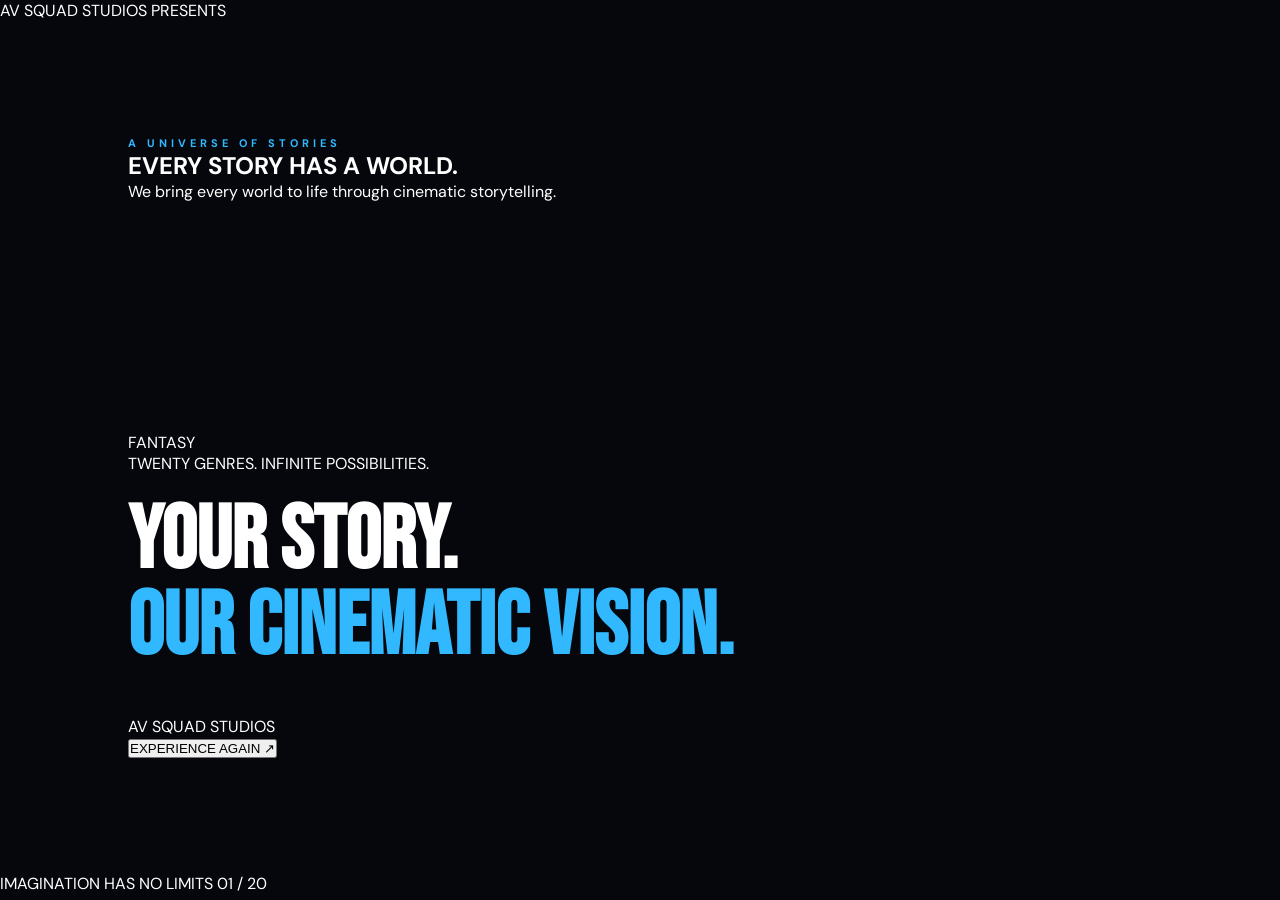
==== commit 5bf8d77c: "Update index.html" ====
--- a/index.html
+++ b/index.html
@@ -4,319 +4,60 @@
 <head>
   <meta charset="UTF-8">
   <meta name="viewport" content="width=device-width, initial-scale=1.0">
-  <meta name="description" content="AV Squad Studios creates cinematic book trailers, promotional films and author marketing campaigns.">
-  <title>AV Squad Studios | Visuals. Trailers. Stories.</title>
+  <meta name="theme-color" content="#050812">
+  <title>AV Squad Studios | A Universe of Stories</title>
+  <link rel="preconnect" href="https://fonts.googleapis.com">
+  <link href="https://fonts.googleapis.com/css2?family=Bebas+Neue&family=DM+Sans:wght@400;500;600;700;800&display=swap" rel="stylesheet">
   <link rel="stylesheet" href="style.css">
-  <style>
-    .genre-strip {
-      overflow: hidden;
-      padding: 55px 0;
-      background: #080d17;
-      border-top: 1px solid rgba(49,184,255,.18);
-      border-bottom: 1px solid rgba(49,184,255,.18);
-    }
-    .genre-heading {
-      text-align: center;
-      color: #31b8ff;
-      font-size: 12px;
-      letter-spacing: 5px;
-      margin-bottom: 28px;
-    }
-    .genre-track {
-      display: flex;
-      width: max-content;
-      animation: genreScroll 35s linear infinite;
-    }
-    .genre-strip:hover .genre-track {
-      animation-play-state: paused;
-    }
-    .genre-group {
-      display: flex;
-      align-items: center;
-      flex-shrink: 0;
-    }
-    .genre-item {
-      color: #fff;
-      font-family: 'Bebas Neue', sans-serif;
-      font-size: clamp(25px, 4vw, 42px);
-      letter-spacing: 2px;
-      padding: 0 30px;
-      white-space: nowrap;
-      transition: color .3s, text-shadow .3s;
-    }
-    .genre-item:hover {
-      color: #31b8ff;
-      text-shadow: 0 0 18px #087cff;
-    }
-    .genre-dot {
-      color: #168cff;
-      font-size: 24px;
-    }
-    @keyframes genreScroll {
-      from { transform: translateX(0); }
-      to { transform: translateX(-50%); }
-    }
-    @media (prefers-reduced-motion: reduce) {
-      .genre-track { animation: none; }
-    }
-  </style>
 </head>
-
 <body>
 
-  <div class="ambient-background">
-    <div class="light-trail trail-one"></div>
-    <div class="light-trail trail-two"></div>
-    <div class="particles"></div>
-  </div>
+  <main class="universe">
 
-  <header class="header">
-    <a href="#home" class="logo">
-      <span>AV SQUAD</span>
-      <small>STUDIOS</small>
-    </a>
+    <div class="ambient ambient-one"></div>
+    <div class="ambient ambient-two"></div>
+    <div class="ambient ambient-three"></div>
 
-    <nav class="nav">
-      <a href="#about">ABOUT</a>
-      <a href="#services">SERVICES</a>
-      <a href="#work">OUR WORK</a>
-      <a href="#pricing">PRICING</a>
-      <a href="#contact">CONTACT</a>
-    </nav>
+    <div class="top-label">
+      <span class="status-dot"></span>
+      AV SQUAD STUDIOS PRESENTS
+    </div>
 
-    <a href="#contact" class="header-cta">START A PROJECT ↗</a>
-  </header>
+    <section class="intro">
+      <p class="eyebrow">A UNIVERSE OF STORIES</p>
 
-  <main>
+      <h1>
+        EVERY STORY HAS A
+        <span>WORLD.</span>
+      </h1>
 
-    <section class="hero" id="home">
-      <div class="hero-content">
-        <p class="eyebrow">AV SQUAD STUDIOS PRESENTS</p>
-        <h1>WE TURN STORIES<br>INTO <span>CINEMA.</span></h1>
-        <p class="hero-description">
-          We transform books and creative ideas into cinematic visual
-          experiences designed to capture attention and leave an impression.
-        </p>
-        <div class="hero-buttons">
-          <a href="#work" class="primary-btn">EXPLORE OUR WORK ↗</a>
-          <a href="#contact" class="secondary-btn">LET'S CREATE</a>
-        </div>
-      </div>
-      <div class="hero-bottom">
-        <span>VISUALS. TRAILERS. STORIES.</span>
-        <span>CREATIVE PRODUCTION STUDIO</span>
+      <p class="subtitle">
+        We bring every world to life through cinematic storytelling.
+      </p>
+    </section>
+
+    <section class="bubble-stage" id="bubbleStage">
+      <div class="orbit orbit-one"></div>
+      <div class="orbit orbit-two"></div>
+      <div class="center-glow"></div>
+
+      <div class="bubble-container" id="bubbleContainer"></div>
+
+      <div class="final-message" id="finalMessage">
+        <div class="final-orb"></div>
+        <p class="final-small">TWENTY GENRES. INFINITE POSSIBILITIES.</p>
+        <h2>YOUR STORY.<br><span>OUR CINEMATIC VISION.</span></h2>
+        <p class="final-caption">AV SQUAD STUDIOS</p>
+        <button id="replayButton">EXPERIENCE AGAIN ↗</button>
       </div>
     </section>
 
-    <!-- ANIMATED GENRE SHOWCASE -->
-    <section class="genre-strip">
-      <p class="genre-heading">STORIES OF EVERY KIND</p>
-
-      <div class="genre-track">
-        <div class="genre-group">
-          <span class="genre-item">THRILLER</span><span class="genre-dot">✦</span>
-          <span class="genre-item">ROMANCE</span><span class="genre-dot">✦</span>
-          <span class="genre-item">FANTASY</span><span class="genre-dot">✦</span>
-          <span class="genre-item">MYSTERY</span><span class="genre-dot">✦</span>
-          <span class="genre-item">HORROR</span><span class="genre-dot">✦</span>
-          <span class="genre-item">SCI-FI</span><span class="genre-dot">✦</span>
-          <span class="genre-item">MEMOIR</span><span class="genre-dot">✦</span>
-          <span class="genre-item">DRAMA</span><span class="genre-dot">✦</span>
-          <span class="genre-item">ADVENTURE</span><span class="genre-dot">✦</span>
-          <span class="genre-item">HISTORICAL FICTION</span><span class="genre-dot">✦</span>
-        </div>
-
-        <div class="genre-group" aria-hidden="true">
-          <span class="genre-item">THRILLER</span><span class="genre-dot">✦</span>
-          <span class="genre-item">ROMANCE</span><span class="genre-dot">✦</span>
-          <span class="genre-item">FANTASY</span><span class="genre-dot">✦</span>
-          <span class="genre-item">MYSTERY</span><span class="genre-dot">✦</span>
-          <span class="genre-item">HORROR</span><span class="genre-dot">✦</span>
-          <span class="genre-item">SCI-FI</span><span class="genre-dot">✦</span>
-          <span class="genre-item">MEMOIR</span><span class="genre-dot">✦</span>
-          <span class="genre-item">DRAMA</span><span class="genre-dot">✦</span>
-          <span class="genre-item">ADVENTURE</span><span class="genre-dot">✦</span>
-          <span class="genre-item">HISTORICAL FICTION</span><span class="genre-dot">✦</span>
-        </div>
-      </div>
-    </section>
-
-    <section class="about" id="about">
-      <div class="section-label">01 / WHO WE ARE</div>
-      <div class="about-content">
-        <h2>MORE THAN<br>JUST <span>VISUALS.</span></h2>
-        <p>
-          At AV Squad Studios, we believe every story deserves to be seen,
-          felt and remembered. We are a creative production studio bringing
-          written stories to life through cinematic visuals and strategic
-          promotional content.
-        </p>
-        <p>
-          From the first frame to the final reveal, our focus is creating
-          visual experiences that give stories a presence beyond the page.
-        </p>
-      </div>
-    </section>
-
-    <section class="services" id="services">
-      <div class="section-label">02 / WHAT WE DO</div>
-      <h2>CREATIVE SERVICES.<br><span>CINEMATIC EXECUTION.</span></h2>
-
-      <div class="service-grid">
-        <article class="service-card">
-          <span>01</span>
-          <h3>CINEMATIC BOOK TRAILERS</h3>
-          <p>Bring characters, worlds and unforgettable moments to life through cinematic storytelling.</p>
-        </article>
-
-        <article class="service-card">
-          <span>02</span>
-          <h3>PRELAUNCH CAMPAIGNS</h3>
-          <p>Build anticipation around upcoming releases with visual content designed for launch campaigns.</p>
-        </article>
-
-        <article class="service-card">
-          <span>03</span>
-          <h3>PROMOTIONAL FILMS</h3>
-          <p>Give your creative projects a powerful visual identity through tailored promotional films.</p>
-        </article>
-
-        <article class="service-card">
-          <span>04</span>
-          <h3>AUTHOR MARKETING</h3>
-          <p>Develop visual promotional content that helps authors present their books to new audiences.</p>
-        </article>
-      </div>
-    </section>
-
-    <section class="work" id="work">
-      <div class="section-label">03 / SELECTED PRODUCTIONS</div>
-      <h2>STORIES DESERVE<br><span>THE BIG SCREEN FEEL.</span></h2>
-
-      <div class="work-grid">
-        <article class="work-card">
-          <div class="work-image">
-            <span>PROJECT 01</span>
-          </div>
-          <h3>CINEMATIC BOOK TRAILER</h3>
-          <p>BOOK PROMOTION</p>
-        </article>
-
-        <article class="work-card">
-          <div class="work-image">
-            <span>PROJECT 02</span>
-          </div>
-          <h3>STORY-DRIVEN VISUALS</h3>
-          <p>CREATIVE PRODUCTION</p>
-        </article>
-
-        <article class="work-card">
-          <div class="work-image">
-            <span>PROJECT 03</span>
-          </div>
-          <h3>AUTHOR CAMPAIGN</h3>
-          <p>BOOK MARKETING</p>
-        </article>
-      </div>
-    </section>
-
-    <section class="pricing" id="pricing">
-      <div class="section-label">04 / INVEST IN YOUR STORY</div>
-      <h2>PRODUCTION THAT<br><span>MATCHES YOUR VISION.</span></h2>
-      <p class="pricing-intro">Every project is different. These are our starting rates.</p>
-
-      <div class="pricing-grid">
-        <article class="price-card">
-          <h3>SOCIAL REEL</h3>
-          <p>15-SECOND VIDEO</p>
-          <div class="price">$175</div>
-          <span>STARTING AT</span>
-        </article>
-
-        <article class="price-card">
-          <h3>PRELAUNCH TRAILER</h3>
-          <p>BOOK PRELAUNCH</p>
-          <div class="price">$350</div>
-          <span>STARTING AT</span>
-        </article>
-
-        <article class="price-card featured">
-          <h3>CINEMATIC TRAILER</h3>
-          <p>30-SECOND VIDEO</p>
-          <div class="price">$500</div>
-          <span>STARTING AT</span>
-        </article>
-
-        <article class="price-card">
-          <h3>EXTENDED CINEMATIC</h3>
-          <p>60–75-SECOND VIDEO</p>
-          <div class="price">$1,200</div>
-          <span>STARTING AT</span>
-        </article>
-
-        <article class="price-card">
-          <h3>HOLLYWOOD TRAILER</h3>
-          <p>FULL-SCALE PRODUCTION</p>
-          <div class="price">$2,500</div>
-          <span>STARTING AT</span>
-        </article>
-      </div>
-    </section>
-
-    <section class="process" id="process">
-      <div class="section-label">05 / HOW WE WORK</div>
-      <h2>FROM IDEA TO<br><span>FINAL FRAME.</span></h2>
-
-      <div class="process-grid">
-        <article class="process-step">
-          <span>01</span>
-          <h3>DISCOVERY</h3>
-          <p>We learn about your book, vision and creative direction.</p>
-        </article>
-
-        <article class="process-step">
-          <span>02</span>
-          <h3>CONCEPT</h3>
-          <p>We develop the visual direction and storytelling approach.</p>
-        </article>
-
-        <article class="process-step">
-          <span>03</span>
-          <h3>PRODUCTION</h3>
-          <p>We bring the approved concept to life through cinematic production.</p>
-        </article>
-
-        <article class="process-step">
-          <span>04</span>
-          <h3>DELIVERY</h3>
-          <p>Your finished visual is prepared for its intended promotional use.</p>
-        </article>
-      </div>
-    </section>
-
-    <section class="contact" id="contact">
-      <div class="section-label">06 / YOUR STORY STARTS HERE</div>
-      <h2>LET'S MAKE<br><span>SOMETHING UNFORGETTABLE.</span></h2>
-      <p>Have a story that deserves a cinematic experience? Let's talk.</p>
-      <a href="mailto:YOUR_EMAIL_HERE" class="primary-btn">START A PROJECT ↗</a>
-
-      <div class="social-links">
-        <a href="YOUR_YOUTUBE_URL" target="_blank" rel="noopener">YOUTUBE</a>
-        <a href="YOUR_INSTAGRAM_URL" target="_blank" rel="noopener">INSTAGRAM</a>
-        <a href="YOUR_TIKTOK_URL" target="_blank" rel="noopener">TIKTOK</a>
-      </div>
-    </section>
+    <div class="bottom-label">
+      <span>IMAGINATION HAS NO LIMITS</span>
+      <span class="counter" id="counter">01 / 20</span>
+    </div>
 
   </main>
-
-  <footer>
-    <a href="#home" class="logo">
-      <span>AV SQUAD</span>
-      <small>STUDIOS</small>
-    </a>
-    <p>VISUALS. TRAILERS. STORIES.</p>
-    <p>© 2026 AV SQUAD STUDIOS. ALL RIGHTS RESERVED.</p>
-  </footer>
 
   <script src="script.js"></script>
 </body>
--- a/style.css
+++ b/style.css
@@ -1,21 +1,25 @@
 
-@import url('https://fonts.googleapis.com/css2?family=Bebas+Neue&family=DM+Sans:wght@400;500;600;700;800&family=Montserrat:wght@400;600;700;800;900&display=swap');
+@import url('https://fonts.googleapis.com/css2?family=Bebas+Neue&family=DM+Sans:wght@400;500;600;700;800&display=swap');
 
 :root {
-  --black: #05070b;
-  --surface: #0b1019;
-  --blue: #087cff;
+  --black: #05070c;
+  --surface: #0b101a;
+  --blue: #168cff;
   --cyan: #31b8ff;
-  --white: #f5f8ff;
-  --muted: #9ba7b8;
-  --line: rgba(255,255,255,.10);
+  --white: #ffffff;
+  --muted: #9aa8ba;
+  --line: rgba(255,255,255,.1);
 }
 
 * {
   margin: 0;
   padding: 0;
   box-sizing: border-box;
+}
+
+html {
   scroll-behavior: smooth;
+  scroll-padding-top: 90px;
 }
 
 body {
@@ -26,8 +30,12 @@
 }
 
 a {
+  color: inherit;
   text-decoration: none;
-  color: inherit;
+}
+
+button, a {
+  -webkit-tap-highlight-color: transparent;
 }
 
 ::selection {
@@ -35,254 +43,181 @@
   color: white;
 }
 
-/* ANIMATED BACKGROUND */
+/* BACKGROUND ATMOSPHERE */
 
 .ambient-background {
   position: fixed;
   inset: 0;
   z-index: -1;
   overflow: hidden;
-  background: #05070b;
   pointer-events: none;
-}
-
-.ambient-background::before,
-.ambient-background::after {
-  content: "";
-  position: absolute;
-  width: 700px;
-  height: 700px;
-  border-radius: 50%;
-  filter: blur(120px);
-  opacity: .13;
-  background: #087cff;
-  animation: blueGlow 12s ease-in-out infinite alternate;
-}
-
-.ambient-background::before {
-  top: -300px;
-  left: -250px;
-}
-
-.ambient-background::after {
-  bottom: -350px;
-  right: -200px;
-  animation-delay: -6s;
+  background:
+    radial-gradient(ellipse at 15% 20%, rgba(0,85,180,.12), transparent 40%),
+    radial-gradient(ellipse at 85% 70%, rgba(0,100,220,.09), transparent 40%),
+    #05070c;
 }
 
 .light-trail {
   position: absolute;
-  width: 75%;
+  width: 70vw;
   height: 2px;
-  background: linear-gradient(
-    90deg,
-    transparent,
-    #087cff,
-    #31b8ff,
-    transparent
-  );
+  background: linear-gradient(90deg, transparent, #087cff, #31b8ff, transparent);
   filter: blur(2px);
-  opacity: .45;
-  transform: rotate(-25deg);
+  opacity: .4;
+  animation: lightMove 12s linear infinite;
 }
 
 .trail-one {
-  top: 35%;
-  left: -30%;
-  animation: lightMove 13s linear infinite;
+  top: 28%;
+  left: -80%;
 }
 
 .trail-two {
-  top: 70%;
-  left: -40%;
-  animation: lightMove 18s linear infinite reverse;
-  opacity: .22;
+  top: 72%;
+  left: -80%;
+  animation-delay: 5s;
+  animation-duration: 16s;
 }
 
 .particles {
   position: absolute;
   inset: 0;
-  background-image:
-    radial-gradient(circle, rgba(49,184,255,.8) 1px, transparent 2px),
-    radial-gradient(circle, rgba(8,124,255,.7) 1px, transparent 2px);
-  background-size: 110px 110px, 170px 170px;
-  background-position: 0 0, 60px 40px;
-  animation: particleDrift 35s linear infinite;
-  opacity: .25;
-}
-
-@keyframes blueGlow {
-  from { transform: translate(0,0) scale(1); }
-  to { transform: translate(120px,80px) scale(1.3); }
+  overflow: hidden;
 }
 
 @keyframes lightMove {
-  0% { transform: translateX(-30%) rotate(-25deg); }
-  100% { transform: translateX(180%) rotate(-25deg); }
-}
-
-@keyframes particleDrift {
-  from { background-position: 0 0, 60px 40px; }
-  to { background-position: 0 -500px, 60px -700px; }
-}
-
-/* NAVIGATION */
-
-.navbar {
-  height: 88px;
-  padding: 0 7%;
+  from { transform: translateX(0) rotate(-12deg); }
+  to { transform: translateX(220vw) rotate(-12deg); }
+}
+
+/* HEADER */
+
+.header {
+  position: absolute;
+  top: 0;
+  left: 0;
+  width: 100%;
+  z-index: 20;
   display: flex;
   align-items: center;
   justify-content: space-between;
-  position: absolute;
-  top: 0;
-  width: 100%;
-  z-index: 100;
-  background: rgba(5,7,11,.82);
-  backdrop-filter: blur(18px);
-  border-bottom: 1px solid var(--line);
+  padding: 26px 7%;
+  border-bottom: 1px solid rgba(255,255,255,.07);
+  background: rgba(5,7,12,.65);
+  backdrop-filter: blur(16px);
 }
 
 .logo {
-  font-family: 'Montserrat', sans-serif;
-  font-weight: 900;
-  font-size: 25px;
-  letter-spacing: -2px;
+  display: flex;
+  flex-direction: column;
+  line-height: 1;
 }
 
 .logo span {
-  color: var(--blue);
+  font-size: 22px;
+  font-weight: 800;
+  letter-spacing: 2px;
 }
 
 .logo small {
-  display: block;
+  color: var(--cyan);
   font-size: 9px;
-  letter-spacing: 5px;
-  color: var(--muted);
-  margin-top: 3px;
-}
-
-nav {
-  display: flex;
-  align-items: center;
-  gap: 28px;
-}
-
-nav a {
+  letter-spacing: 6px;
+  margin-top: 7px;
+}
+
+.nav {
+  display: flex;
+  gap: 32px;
+}
+
+.nav a,
+.header-cta {
   font-size: 10px;
   font-weight: 700;
+  letter-spacing: 1.5px;
+  transition: .3s;
+}
+
+.nav a {
+  color: #c4ceda;
+}
+
+.nav a:hover {
+  color: var(--cyan);
+}
+
+.header-cta {
+  border: 1px solid var(--blue);
+  padding: 13px 19px;
+  color: white;
+}
+
+.header-cta:hover {
+  background: var(--blue);
+  box-shadow: 0 0 25px rgba(22,140,255,.35);
+}
+
+/* HERO */
+
+.hero {
+  position: relative;
+  min-height: 100vh;
+  display: flex;
+  align-items: center;
+  padding: 150px 10% 100px;
+  background:
+    linear-gradient(90deg, rgba(5,7,12,.98) 0%, rgba(5,7,12,.83) 48%, rgba(5,7,12,.35) 100%),
+    linear-gradient(0deg, #05070c 0%, transparent 35%),
+    url('https://images.unsplash.com/photo-1485846234645-a62644f84728?auto=format&fit=crop&w=2000&q=85') center/cover;
+}
+
+.hero-content {
+  max-width: 850px;
+}
+
+.eyebrow,
+.section-label {
+  color: var(--cyan);
+  font-size: 11px;
+  font-weight: 700;
+  letter-spacing: 4px;
+}
+
+.hero h1 {
+  font-family: 'Bebas Neue', sans-serif;
+  font-size: clamp(65px, 10vw, 145px);
+  line-height: .9;
   letter-spacing: 1px;
-  color: #c2cbd9;
-  transition: .3s;
-}
-
-nav a:hover {
-  color: var(--cyan);
-}
-
-.nav-cta {
-  border: 1px solid var(--blue);
-  padding: 14px 19px;
-  font-size: 10px;
-  font-weight: 800;
-  letter-spacing: 1px;
-  transition: .3s;
-}
-
-.nav-cta:hover {
-  background: var(--blue);
-  box-shadow: 0 0 25px rgba(8,124,255,.4);
-}
-
-/* HERO */
-
-.hero {
-  min-height: 100vh;
-  position: relative;
-  display: flex;
-  align-items: center;
-  padding: 160px 10% 120px;
-  overflow: hidden;
-  background:
-    linear-gradient(90deg, rgba(5,7,11,.96), rgba(5,7,11,.72), rgba(5,7,11,.3)),
-    linear-gradient(0deg, #05070b, transparent 35%),
-    url('https://images.unsplash.com/photo-1485846234645-a62644f84728?auto=format&fit=crop&w=2200&q=90') center/cover;
-}
-
-.hero::after {
-  content: "";
-  position: absolute;
-  inset: 0;
-  background: radial-gradient(
-    ellipse at 80% 45%,
-    rgba(8,124,255,.19),
-    transparent 48%
-  );
-  pointer-events: none;
-}
-
-.hero-content {
-  position: relative;
-  z-index: 2;
-  max-width: 900px;
-  animation: heroEnter 1.2s ease both;
-}
-
-@keyframes heroEnter {
-  from {
-    opacity: 0;
-    transform: translateY(35px);
-  }
-  to {
-    opacity: 1;
-    transform: translateY(0);
-  }
-}
-
-.eyebrow {
-  color: var(--cyan);
-  font-size: 10px;
-  font-weight: 800;
-  letter-spacing: 4px;
-  margin-bottom: 30px;
-}
-
-.hero h1,
-.section h2 {
-  font-family: 'Bebas Neue', sans-serif;
-  font-weight: 400;
-  letter-spacing: 1px;
-  line-height: .94;
-}
-
-.hero h1 {
-  font-size: clamp(75px, 12vw, 155px);
+  margin: 30px 0;
 }
 
 .hero h1 span,
-.section h2 span {
-  color: var(--blue);
-  text-shadow: 0 0 35px rgba(8,124,255,.28);
+section h2 span {
+  color: var(--cyan);
 }
 
 .hero-description {
-  max-width: 510px;
+  max-width: 570px;
+  color: #c2cad5;
   font-size: 15px;
   line-height: 1.9;
-  color: #bdc8d7;
-  margin: 32px 0;
+  margin-bottom: 35px;
 }
 
 .hero-buttons {
   display: flex;
-  gap: 17px;
+  align-items: center;
+  gap: 18px;
   flex-wrap: wrap;
 }
 
 .primary-btn,
 .secondary-btn {
-  display: inline-block;
-  padding: 18px 26px;
+  display: inline-flex;
+  align-items: center;
+  justify-content: center;
+  padding: 16px 25px;
   font-size: 10px;
   font-weight: 800;
   letter-spacing: 1.5px;
@@ -292,16 +227,16 @@
 .primary-btn {
   background: var(--blue);
   color: white;
-  box-shadow: 0 5px 25px rgba(8,124,255,.18);
 }
 
 .primary-btn:hover {
-  transform: translateY(-4px);
-  box-shadow: 0 0 30px rgba(8,124,255,.5);
+  background: #36a4ff;
+  box-shadow: 0 0 30px rgba(22,140,255,.4);
+  transform: translateY(-3px);
 }
 
 .secondary-btn {
-  border: 1px solid rgba(255,255,255,.3);
+  border: 1px solid rgba(255,255,255,.35);
 }
 
 .secondary-btn:hover {
@@ -309,284 +244,284 @@
   color: var(--cyan);
 }
 
-.hero-note {
-  margin-top: 65px;
-  font-size: 10px;
-  letter-spacing: 4px;
-  color: var(--muted);
-}
-
-.hero-scroll {
+.hero-bottom {
   position: absolute;
   bottom: 35px;
-  right: 8%;
+  left: 10%;
+  right: 10%;
+  display: flex;
+  justify-content: space-between;
+  color: #8291a5;
   font-size: 9px;
+  letter-spacing: 3px;
+}
+
+/* GENRE MARQUEE */
+
+.genre-strip {
+  position: relative;
+  width: 100%;
+  overflow: hidden;
+  padding: 48px 0;
+  background: #080d17;
+  border-top: 1px solid rgba(49,184,255,.2);
+  border-bottom: 1px solid rgba(49,184,255,.2);
+}
+
+.genre-heading {
+  text-align: center;
+  color: var(--cyan);
+  font-size: 11px;
+  font-weight: 700;
+  letter-spacing: 5px;
+  margin: 0 0 28px;
+}
+
+.genre-track {
+  display: flex !important;
+  flex-wrap: nowrap !important;
+  width: max-content !important;
+  animation: genreScroll 30s linear infinite !important;
+  will-change: transform;
+}
+
+.genre-group {
+  display: flex;
+  flex-shrink: 0;
+  align-items: center;
+  white-space: nowrap;
+}
+
+.genre-item {
+  color: white;
+  font-family: 'Bebas Neue', sans-serif;
+  font-size: clamp(27px, 4vw, 43px);
   letter-spacing: 2px;
-  color: var(--cyan);
-}
-
-/* GENERAL SECTIONS */
-
-.section {
-  padding: 130px 10%;
+  padding: 0 28px;
+  white-space: nowrap;
+  transition: color .3s, text-shadow .3s;
+}
+
+.genre-item:hover {
+  color: var(--cyan);
+  text-shadow: 0 0 18px var(--blue);
+}
+
+.genre-dot {
+  color: var(--blue);
+  font-size: 22px;
+  flex-shrink: 0;
+}
+
+@keyframes genreScroll {
+  from { transform: translate3d(0,0,0); }
+  to { transform: translate3d(-50%,0,0); }
+}
+
+/* SHARED SECTIONS */
+
+section:not(.hero):not(.genre-strip) {
+  padding: 115px 10%;
   position: relative;
-  background: rgba(5,7,11,.84);
-  border-top: 1px solid rgba(255,255,255,.04);
-}
-
-.section h2 {
-  font-size: clamp(55px, 8vw, 105px);
-  margin-bottom: 30px;
-}
-
-.section-copy {
-  max-width: 650px;
+}
+
+section h2 {
+  font-family: 'Bebas Neue', sans-serif;
+  font-size: clamp(48px, 7vw, 88px);
+  line-height: .98;
+  margin: 25px 0 45px;
+}
+
+/* ABOUT */
+
+.about {
+  display: grid;
+  grid-template-columns: .8fr 1.2fr;
+  gap: 70px;
+  background: #080c14;
+}
+
+.about-content p {
   color: var(--muted);
   line-height: 2;
   font-size: 15px;
-}
-
-.studio-signature {
-  margin-top: 50px;
-  font-size: 10px;
-  letter-spacing: 3px;
-  color: var(--cyan);
+  margin-bottom: 20px;
+  max-width: 700px;
 }
 
 /* SERVICES */
 
 .services {
-  background: #080c13;
+  background: var(--black);
 }
 
 .service-grid {
   display: grid;
-  grid-template-columns: repeat(2,1fr);
+  grid-template-columns: repeat(2, 1fr);
   gap: 18px;
-  margin-top: 65px;
 }
 
 .service-card {
-  background: linear-gradient(140deg,#101a29,#090d14);
+  background: linear-gradient(145deg, #101927, #080d16);
+  border: 1px solid var(--line);
   padding: 38px;
-  border: 1px solid var(--line);
-  min-height: 210px;
-  transition: .4s;
+  transition: .35s;
 }
 
 .service-card:hover {
   border-color: var(--blue);
   transform: translateY(-7px);
-  box-shadow: 0 15px 40px rgba(8,124,255,.09);
-}
-
-.service-card span,
-.process-grid span {
+  box-shadow: 0 15px 40px rgba(0,100,255,.1);
+}
+
+.service-card > span,
+.process-step > span {
   color: var(--cyan);
   font-size: 12px;
   letter-spacing: 2px;
 }
 
 .service-card h3,
-.process-grid h3 {
-  font-family: 'Montserrat',sans-serif;
-  font-size: 15px;
+.process-step h3 {
+  font-size: 17px;
+  letter-spacing: 1px;
   margin: 28px 0 15px;
 }
 
 .service-card p,
-.process-grid p {
+.process-step p {
   color: var(--muted);
-  line-height: 1.8;
   font-size: 13px;
+  line-height: 1.9;
 }
 
 /* PORTFOLIO */
 
 .work {
-  background: #05070b;
-}
-
-.portfolio-grid {
+  background: #080c14;
+}
+
+.work-grid {
   display: grid;
-  grid-template-columns: repeat(3,1fr);
+  grid-template-columns: repeat(3, 1fr);
   gap: 20px;
-  margin-top: 55px;
-}
-
-.portfolio-card {
-  background: #0b1019;
-  border: 1px solid var(--line);
-  padding: 12px;
-  transition: .3s;
-}
-
-.portfolio-card:hover {
-  border-color: var(--blue);
-  transform: translateY(-5px);
-}
-
-.video-placeholder {
-  min-height: 220px;
-  background:
-    radial-gradient(circle at center,rgba(8,124,255,.25),transparent 60%),
-    linear-gradient(135deg,#142338,#05070b);
-  display: flex;
-  flex-direction: column;
+}
+
+.work-card {
+  min-width: 0;
+}
+
+.work-image {
+  height: 290px;
+  display: flex;
   align-items: center;
   justify-content: center;
-  gap: 25px;
-  color: #9bcfff;
-  font-size: 10px;
+  background:
+    radial-gradient(circle at center, rgba(22,140,255,.25), transparent 55%),
+    linear-gradient(145deg, #111e30, #05070c);
+  border: 1px solid var(--line);
+  overflow: hidden;
+  transition: .4s;
+}
+
+.work-card:hover .work-image {
+  border-color: var(--cyan);
+  box-shadow: 0 0 30px rgba(22,140,255,.16);
+}
+
+.work-image span {
+  font-family: 'Bebas Neue', sans-serif;
+  font-size: 35px;
+  letter-spacing: 3px;
+  color: rgba(255,255,255,.65);
+}
+
+.work-card h3 {
+  font-size: 13px;
+  letter-spacing: 1px;
+  margin-top: 22px;
+}
+
+.work-card p {
+  color: var(--cyan);
+  font-size: 9px;
   letter-spacing: 2px;
-}
-
-.play-icon {
-  display: grid;
-  place-items: center;
-  width: 55px;
-  height: 55px;
-  border: 1px solid var(--cyan);
-  border-radius: 50%;
-  color: white;
-  transition: .3s;
-}
-
-.portfolio-card:hover .play-icon {
-  background: var(--blue);
-  box-shadow: 0 0 30px var(--blue);
-}
-
-.portfolio-card h3 {
-  font-family: 'Montserrat',sans-serif;
-  font-size: 13px;
-  margin: 20px 10px 8px;
-}
-
-.portfolio-card p {
-  margin: 0 10px 15px;
+  margin-top: 9px;
+}
+
+/* PRICING */
+
+.pricing {
+  background: var(--black);
+}
+
+.pricing-intro {
   color: var(--muted);
-  font-size: 12px;
-}
-
-/* PRICING */
-
-.pricing {
-  background: #080c13;
+  margin-top: -25px;
+  margin-bottom: 35px;
+  font-size: 14px;
 }
 
 .pricing-grid {
   display: grid;
-  grid-template-columns: repeat(3,1fr);
-  gap: 20px;
-  margin-top: 60px;
+  grid-template-columns: repeat(3, 1fr);
+  gap: 18px;
 }
 
 .price-card {
-  position: relative;
-  background: linear-gradient(145deg,#101a29,#080c13);
+  background: #0c121e;
   border: 1px solid var(--line);
-  padding: 35px 28px;
-  min-height: 350px;
-  display: flex;
-  flex-direction: column;
-  transition: .4s;
-}
-
-.price-card:hover {
-  transform: translateY(-8px);
+  padding: 35px 25px;
+  transition: .3s;
+}
+
+.price-card:hover,
+.price-card.featured {
   border-color: var(--blue);
 }
 
-.package-number {
-  color: var(--cyan);
-  font-size: 11px;
-  letter-spacing: 2px;
+.price-card.featured {
+  background: linear-gradient(145deg, #10213a, #0a101b);
+  box-shadow: 0 0 35px rgba(22,140,255,.12);
 }
 
 .price-card h3 {
-  font-family: 'Montserrat',sans-serif;
-  font-size: 15px;
-  margin-top: 32px;
-}
-
-.duration {
+  font-size: 14px;
+  letter-spacing: 1px;
+}
+
+.price-card p {
   color: var(--muted);
   font-size: 10px;
+  letter-spacing: 1.5px;
+  margin: 12px 0 25px;
+}
+
+.price-card .price {
+  font-family: 'Bebas Neue', sans-serif;
+  font-size: 52px;
+  color: var(--cyan);
+}
+
+.price-card > span {
+  color: #8494a9;
+  font-size: 9px;
   letter-spacing: 2px;
-  margin-top: 9px;
-}
-
-.price {
-  font-family: 'Bebas Neue',sans-serif;
-  font-size: 65px;
-  margin: 20px 0;
-  color: white;
-}
-
-.price-card > p:not(.duration) {
-  color: var(--muted);
-  font-size: 13px;
-  line-height: 1.8;
-  margin-bottom: 28px;
-}
-
-.price-btn {
-  margin-top: auto;
-  display: block;
-  text-align: center;
-  padding: 15px;
-  border: 1px solid var(--blue);
-  font-size: 10px;
-  font-weight: 800;
-  letter-spacing: 1px;
-  transition: .3s;
-}
-
-.price-btn:hover {
-  background: var(--blue);
-}
-
-.featured {
-  border-color: var(--blue);
-  box-shadow: 0 0 35px rgba(8,124,255,.1);
-}
-
-.featured-label {
-  position: absolute;
-  top: 15px;
-  right: 15px;
-  font-size: 8px;
-  color: var(--cyan);
-  letter-spacing: 1px;
-}
-
-.hollywood {
-  background: linear-gradient(145deg,#102b4b,#080c13);
-  border-color: var(--cyan);
-}
-
-.pricing-note {
-  margin-top: 35px;
-  color: var(--muted);
-  font-size: 12px;
-  line-height: 1.8;
 }
 
 /* PROCESS */
 
 .process {
-  background: #05070b;
+  background: #080c14;
 }
 
 .process-grid {
   display: grid;
-  grid-template-columns: repeat(4,1fr);
+  grid-template-columns: repeat(4, 1fr);
   gap: 25px;
-  margin-top: 65px;
-}
-
-.process-grid article {
+}
+
+.process-step {
   border-top: 1px solid var(--blue);
   padding-top: 25px;
 }
@@ -596,55 +531,59 @@
 .contact {
   text-align: center;
   background:
-    radial-gradient(ellipse at center,rgba(8,124,255,.14),transparent 65%),
-    #080c13;
-}
-
-.contact .section-copy {
-  margin: auto;
-}
-
-.contact-details {
+    radial-gradient(ellipse at center, rgba(0,100,220,.13), transparent 65%),
+    #05070c;
+}
+
+.contact h2 {
+  margin: 30px auto;
+}
+
+.contact > p {
+  color: var(--muted);
+  margin-bottom: 35px;
+}
+
+.social-links {
   display: flex;
   justify-content: center;
+  gap: 35px;
   flex-wrap: wrap;
-  gap: 15px;
-  margin-top: 50px;
-}
-
-.contact-link {
-  padding: 17px 22px;
-  border: 1px solid var(--blue);
+  margin-top: 55px;
+}
+
+.social-links a {
+  color: #9eafc2;
   font-size: 10px;
-  font-weight: 800;
-  letter-spacing: 1px;
+  font-weight: 700;
+  letter-spacing: 2px;
   transition: .3s;
 }
 
-.contact-link:hover {
-  background: var(--blue);
+.social-links a:hover {
+  color: var(--cyan);
 }
 
 /* FOOTER */
 
 footer {
-  padding: 50px 8%;
-  background: #030508;
-  border-top: 1px solid var(--line);
+  padding: 35px 10%;
   display: flex;
   align-items: center;
   justify-content: space-between;
+  gap: 25px;
   flex-wrap: wrap;
-  gap: 25px;
+  background: #030509;
+  border-top: 1px solid var(--line);
 }
 
 footer p {
-  color: var(--muted);
+  color: #8492a5;
   font-size: 9px;
   letter-spacing: 2px;
 }
 
-/* SCROLL ANIMATIONS */
+/* SCROLL REVEAL */
 
 .about,
 .services,
@@ -654,7 +593,7 @@
 .contact {
   opacity: 0;
   transform: translateY(35px);
-  transition: opacity .9s ease, transform .9s ease;
+  transition: opacity .8s ease, transform .8s ease;
 }
 
 .about.visible,
@@ -667,107 +606,120 @@
   transform: translateY(0);
 }
 
-/* MOBILE */
-
-@media(max-width: 950px) {
-  .navbar {
-    padding: 0 5%;
-  }
-
-  nav {
-    gap: 12px;
-  }
-
-  nav a {
+/* RESPONSIVE DESIGN */
+
+@media (max-width: 900px) {
+  .header {
+    padding: 22px 5%;
+  }
+
+  .nav {
+    gap: 15px;
+  }
+
+  .nav a {
+    font-size: 9px;
+  }
+
+  .about {
+    grid-template-columns: 1fr;
+    gap: 25px;
+  }
+
+  .pricing-grid {
+    grid-template-columns: repeat(2, 1fr);
+  }
+
+  .process-grid {
+    grid-template-columns: repeat(2, 1fr);
+  }
+}
+
+@media (max-width: 650px) {
+  .header {
+    position: relative;
+    flex-wrap: wrap;
+    gap: 20px;
+  }
+
+  .nav {
+    order: 3;
+    width: 100%;
+    justify-content: space-between;
+    gap: 10px;
+    overflow-x: auto;
+  }
+
+  .nav a {
+    white-space: nowrap;
     font-size: 8px;
   }
 
-  .nav-cta {
+  .header-cta {
     font-size: 8px;
-    padding: 12px;
-  }
-
-  .pricing-grid {
-    grid-template-columns: repeat(2,1fr);
-  }
-
-  .portfolio-grid {
-    grid-template-columns: repeat(2,1fr);
-  }
-}
-
-@media(max-width: 650px) {
-  .navbar {
-    height: 75px;
-    padding: 0 6%;
-  }
-
-  nav {
-    display: none;
-  }
-
-  .logo {
-    font-size: 20px;
+    padding: 11px;
   }
 
   .hero {
-    padding: 150px 7% 120px;
-    min-height: 90vh;
+    min-height: 80vh;
+    padding: 90px 7% 100px;
   }
 
   .hero h1 {
-    font-size: clamp(70px,16vw,110px);
+    font-size: clamp(60px, 15vw, 95px);
   }
 
   .hero-description {
     font-size: 13px;
   }
 
-  .hero-note {
-    font-size: 8px;
-    letter-spacing: 2px;
-  }
-
-  .section {
-    padding: 90px 7%;
-  }
-
-  .section h2 {
-    font-size: 62px;
+  .hero-bottom {
+    left: 7%;
+    right: 7%;
+    gap: 15px;
+    font-size: 7px;
+    letter-spacing: 1px;
+  }
+
+  section:not(.hero):not(.genre-strip) {
+    padding: 80px 7%;
   }
 
   .service-grid,
-  .portfolio-grid,
+  .work-grid,
   .pricing-grid,
   .process-grid {
     grid-template-columns: 1fr;
   }
 
-  .service-card {
-    padding: 28px;
-  }
-
-  .video-placeholder {
-    min-height: 210px;
-  }
-
-  .contact-details {
+  .work-image {
+    height: 240px;
+  }
+
+  .genre-strip {
+    padding: 38px 0;
+  }
+
+  .genre-item {
+    font-size: 30px;
+    padding: 0 19px;
+  }
+
+  .genre-heading {
+    font-size: 9px;
+    letter-spacing: 3px;
+  }
+
+  footer {
+    padding: 35px 7%;
     flex-direction: column;
-  }
-
-  .contact-link {
-    width: 100%;
-  }
-
-  footer {
-    justify-content: center;
-    text-align: center;
-  }
-}
-
-/* REDUCED MOTION ACCESSIBILITY */
-
-@media(prefers-reduced-motion: reduce) {
+    align-items: flex-start;
+  }
+}
+
+/* ACCESSIBILITY */
+
+@media (prefers-reduced-motion: reduce) {
   *,
   *::before,
   *::after {
@@ -776,4 +728,14 @@
     animation-iteration-count: 1 !important;
     transition-duration: .01ms !important;
   }
-}
+
+  .about,
+  .services,
+  .work,
+  .pricing,
+  .process,
+  .contact {
+    opacity: 1;
+    transform: none;
+  }
+}
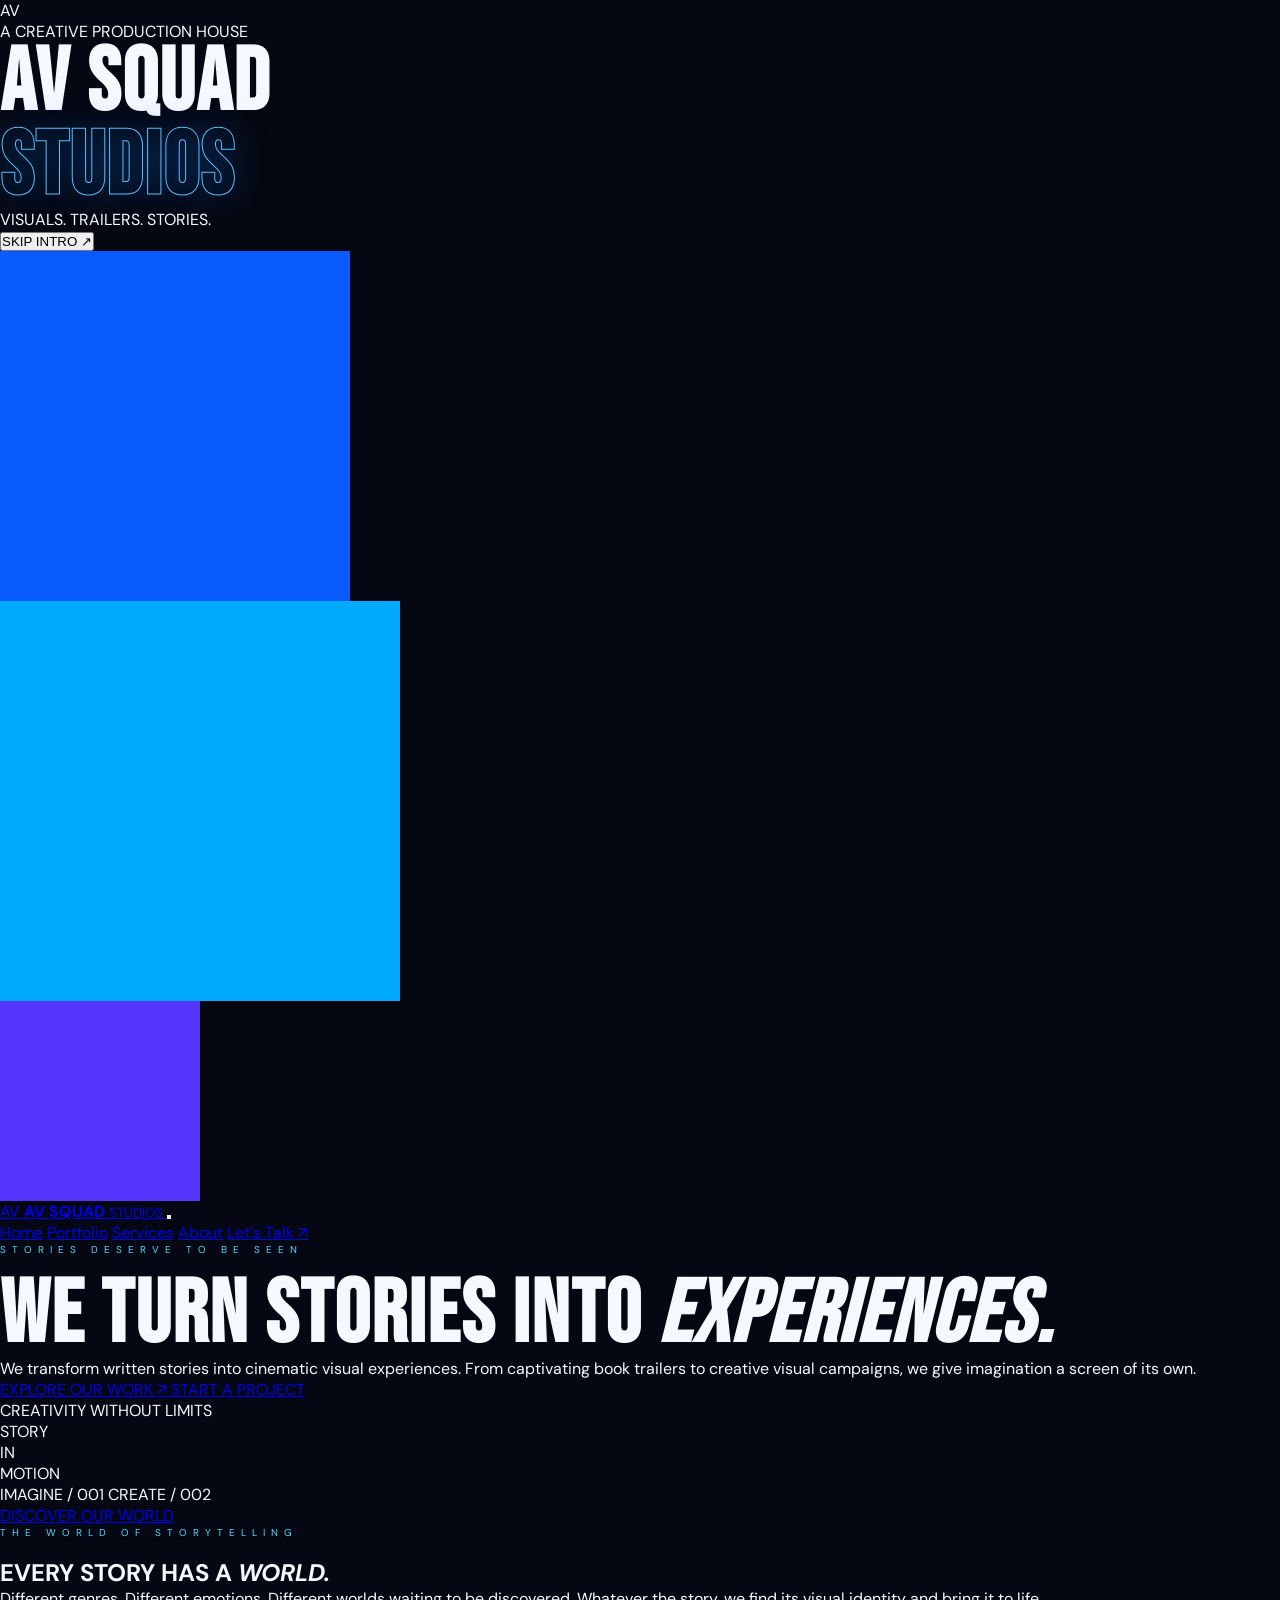
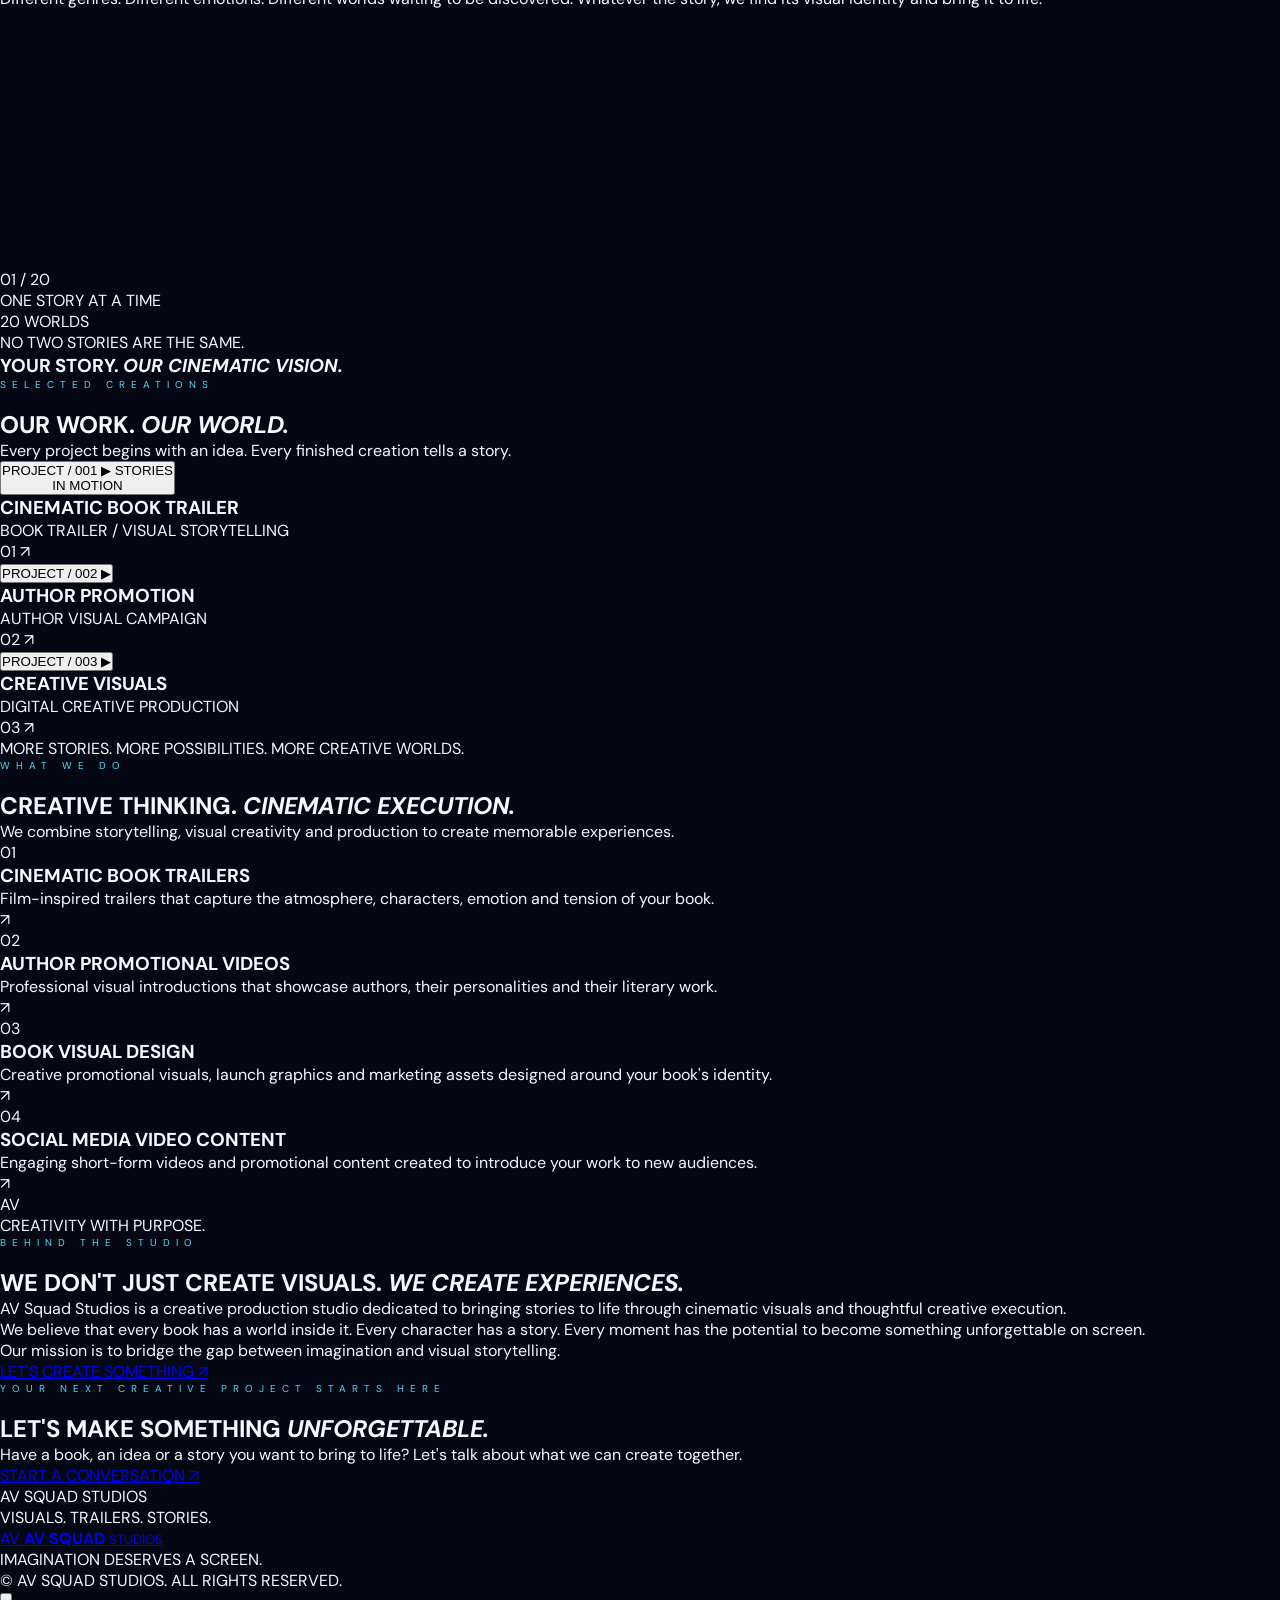
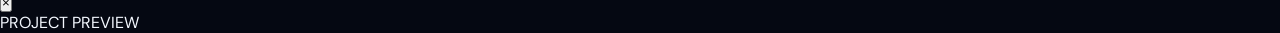
==== commit b9379e4c: "Update index.html" ====
--- a/index.html
+++ b/index.html
@@ -2,63 +2,876 @@
 <!DOCTYPE html>
 <html lang="en">
 <head>
-  <meta charset="UTF-8">
-  <meta name="viewport" content="width=device-width, initial-scale=1.0">
-  <meta name="theme-color" content="#050812">
-  <title>AV Squad Studios | A Universe of Stories</title>
-  <link rel="preconnect" href="https://fonts.googleapis.com">
-  <link href="https://fonts.googleapis.com/css2?family=Bebas+Neue&family=DM+Sans:wght@400;500;600;700;800&display=swap" rel="stylesheet">
-  <link rel="stylesheet" href="style.css">
+    <meta charset="UTF-8">
+    <meta name="viewport" content="width=device-width, initial-scale=1.0">
+    <meta name="theme-color" content="#050914">
+
+    <meta name="description" content="AV Squad Studios — Cinematic book trailers, visual storytelling and creative production.">
+
+    <title>AV Squad Studios | Visuals. Trailers. Stories.</title>
+
+    <!-- FONTS -->
+    <link rel="preconnect" href="https://fonts.googleapis.com">
+    <link rel="preconnect" href="https://fonts.gstatic.com" crossorigin>
+
+    <link href="https://fonts.googleapis.com/css2?family=Bebas+Neue&family=DM+Sans:wght@400;500;600;700;800&display=swap" rel="stylesheet">
+
+    <!-- MAIN STYLESHEET -->
+    <link rel="stylesheet" href="style.css">
 </head>
+
 <body>
 
-  <main class="universe">
-
-    <div class="ambient ambient-one"></div>
-    <div class="ambient ambient-two"></div>
-    <div class="ambient ambient-three"></div>
-
-    <div class="top-label">
-      <span class="status-dot"></span>
-      AV SQUAD STUDIOS PRESENTS
+<!-- =====================================
+     CINEMATIC INTRO
+===================================== -->
+
+<div class="intro-screen" id="introScreen">
+
+    <div class="intro-background"></div>
+    <div class="intro-light intro-light-one"></div>
+    <div class="intro-light intro-light-two"></div>
+
+    <div class="intro-content">
+
+        <div class="intro-logo">
+            <span>AV</span>
+        </div>
+
+        <p class="intro-kicker">
+            A CREATIVE PRODUCTION HOUSE
+        </p>
+
+        <h1 class="intro-name">
+            AV SQUAD
+            <span>STUDIOS</span>
+        </h1>
+
+        <p class="intro-tagline">
+            VISUALS. TRAILERS. STORIES.
+        </p>
+
+        <div class="intro-progress">
+            <span></span>
+        </div>
+
     </div>
 
-    <section class="intro">
-      <p class="eyebrow">A UNIVERSE OF STORIES</p>
-
-      <h1>
-        EVERY STORY HAS A
-        <span>WORLD.</span>
-      </h1>
-
-      <p class="subtitle">
-        We bring every world to life through cinematic storytelling.
-      </p>
+    <button class="intro-skip" id="skipIntro">
+        SKIP INTRO ↗
+    </button>
+
+</div>
+
+
+<!-- =====================================
+     MAIN WEBSITE
+===================================== -->
+
+<div class="site-shell" id="siteShell">
+
+    <!-- GLOBAL BACKGROUND -->
+
+    <div class="ambient-background">
+
+        <div class="ambient-light ambient-one"></div>
+        <div class="ambient-light ambient-two"></div>
+        <div class="ambient-light ambient-three"></div>
+
+        <div class="background-grid"></div>
+
+        <div class="background-particles" id="backgroundParticles"></div>
+
+    </div>
+
+
+    <!-- =====================================
+         NAVIGATION
+    ====================================== -->
+
+    <header class="site-header">
+
+        <a href="#home" class="brand">
+
+            <span class="brand-logo">AV</span>
+
+            <span class="brand-name">
+                <strong>AV SQUAD</strong>
+                <small>STUDIOS</small>
+            </span>
+
+        </a>
+
+
+        <button class="menu-toggle" id="menuToggle" aria-label="Toggle navigation">
+            <span></span>
+            <span></span>
+        </button>
+
+
+        <nav class="main-nav" id="mainNav">
+
+            <a href="#home" class="nav-link active">Home</a>
+
+            <a href="#portfolio" class="nav-link">Portfolio</a>
+
+            <a href="#services" class="nav-link">Services</a>
+
+            <a href="#about" class="nav-link">About</a>
+
+            <a href="#contact" class="nav-button">
+                Let's Talk <span>↗</span>
+            </a>
+
+        </nav>
+
+    </header>
+
+
+
+    <!-- =====================================
+         HOME SECTION
+    ====================================== -->
+
+    <main>
+
+    <section class="hero section-wrap" id="home">
+
+        <div class="hero-content reveal">
+
+            <p class="eyebrow">
+                <span></span>
+                STORIES DESERVE TO BE SEEN
+            </p>
+
+
+            <h1>
+                WE TURN STORIES
+                INTO
+                <em>EXPERIENCES.</em>
+            </h1>
+
+
+            <p class="hero-description">
+                We transform written stories into cinematic visual experiences.
+
+                From captivating book trailers to creative visual campaigns,
+                we give imagination a screen of its own.
+            </p>
+
+
+            <div class="hero-buttons">
+
+                <a href="#portfolio" class="button-primary">
+                    EXPLORE OUR WORK
+                    <span>↗</span>
+                </a>
+
+                <a href="#contact" class="button-secondary">
+                    START A PROJECT
+                </a>
+
+            </div>
+
+
+            <div class="hero-bottom-note">
+
+                <span class="online-dot"></span>
+
+                CREATIVITY WITHOUT LIMITS
+
+            </div>
+
+        </div>
+
+
+
+        <!-- HERO VISUAL -->
+
+        <div class="hero-visual reveal">
+
+            <div class="hero-ring ring-one"></div>
+
+            <div class="hero-ring ring-two"></div>
+
+            <div class="hero-ring ring-three"></div>
+
+
+            <div class="hero-sphere">
+
+                <div class="sphere-inner"></div>
+
+                <div class="sphere-highlight"></div>
+
+                <div class="sphere-text">
+                    STORY<br>
+                    IN<br>
+                    MOTION
+                </div>
+
+            </div>
+
+
+            <div class="hero-light-streak streak-one"></div>
+
+            <div class="hero-light-streak streak-two"></div>
+
+
+            <span class="visual-label label-one">
+                IMAGINE / 001
+            </span>
+
+            <span class="visual-label label-two">
+                CREATE / 002
+            </span>
+
+        </div>
+
+
+        <a href="#genres" class="scroll-indicator">
+            <span></span>
+            DISCOVER OUR WORLD
+        </a>
+
     </section>
 
-    <section class="bubble-stage" id="bubbleStage">
-      <div class="orbit orbit-one"></div>
-      <div class="orbit orbit-two"></div>
-      <div class="center-glow"></div>
-
-      <div class="bubble-container" id="bubbleContainer"></div>
-
-      <div class="final-message" id="finalMessage">
-        <div class="final-orb"></div>
-        <p class="final-small">TWENTY GENRES. INFINITE POSSIBILITIES.</p>
-        <h2>YOUR STORY.<br><span>OUR CINEMATIC VISION.</span></h2>
-        <p class="final-caption">AV SQUAD STUDIOS</p>
-        <button id="replayButton">EXPERIENCE AGAIN ↗</button>
-      </div>
+
+
+    <!-- =====================================
+         GENRE BUBBLE EXPERIENCE
+    ====================================== -->
+
+    <section class="genre-section section-wrap" id="genres">
+
+
+        <div class="genre-intro reveal">
+
+            <p class="eyebrow">
+                <span></span>
+                THE WORLD OF STORYTELLING
+            </p>
+
+
+            <h2>
+                EVERY STORY
+                HAS A
+                <em>WORLD.</em>
+            </h2>
+
+
+            <p>
+                Different genres. Different emotions.
+                Different worlds waiting to be discovered.
+
+                Whatever the story, we find its visual identity
+                and bring it to life.
+            </p>
+
+        </div>
+
+
+
+        <div class="genre-experience reveal">
+
+
+            <div class="genre-stage" id="genreStage">
+
+
+                <!-- CIRCULAR BACKGROUND DETAILS -->
+
+                <div class="genre-orbit orbit-one"></div>
+
+                <div class="genre-orbit orbit-two"></div>
+
+                <div class="genre-orbit orbit-three"></div>
+
+
+                <div class="genre-center-glow"></div>
+
+
+                <!-- SINGLE BUBBLE -->
+
+                <div class="genre-bubble" id="genreBubble">
+
+                    <span class="bubble-reflection"></span>
+
+                    <span class="bubble-genre" id="genreWord">
+                        FANTASY
+                    </span>
+
+                </div>
+
+
+                <!-- POP PARTICLES -->
+
+                <div class="genre-particles" id="genreParticles"></div>
+
+
+                <!-- PROGRESS -->
+
+                <div class="genre-counter" id="genreCounter">
+
+                    01 <span>/</span> 20
+
+                </div>
+
+
+            </div>
+
+
+
+            <div class="genre-footer">
+
+                <span>ONE STORY AT A TIME</span>
+
+                <div class="genre-progress">
+                    <span id="genreProgress"></span>
+                </div>
+
+                <span>20 WORLDS</span>
+
+            </div>
+
+
+        </div>
+
+
+        <div class="genre-closing reveal">
+
+            <p>
+                NO TWO STORIES ARE THE SAME.
+            </p>
+
+            <h3>
+                YOUR STORY.
+                <em>OUR CINEMATIC VISION.</em>
+            </h3>
+
+        </div>
+
     </section>
 
-    <div class="bottom-label">
-      <span>IMAGINATION HAS NO LIMITS</span>
-      <span class="counter" id="counter">01 / 20</span>
+
+
+    <!-- =====================================
+         PORTFOLIO
+    ====================================== -->
+
+    <section class="portfolio-section section-wrap" id="portfolio">
+
+
+        <div class="section-heading reveal">
+
+            <div>
+
+                <p class="eyebrow">
+                    <span></span>
+                    SELECTED CREATIONS
+                </p>
+
+                <h2>
+                    OUR WORK.
+                    <em>OUR WORLD.</em>
+                </h2>
+
+            </div>
+
+
+            <p class="section-description">
+                Every project begins with an idea.
+                Every finished creation tells a story.
+            </p>
+
+        </div>
+
+
+
+        <div class="portfolio-grid">
+
+
+            <!-- PROJECT ONE -->
+
+            <article class="project-card project-large reveal">
+
+                <button
+                    class="project-preview"
+                    type="button"
+                    data-video=""
+                    data-title="Cinematic Book Trailer">
+
+                    <div class="project-art art-one">
+
+                        <span class="project-index">
+                            PROJECT / 001
+                        </span>
+
+                        <span class="project-play">
+                            ▶
+                        </span>
+
+                        <span class="project-art-title">
+                            STORIES<br>IN MOTION
+                        </span>
+
+                    </div>
+
+                </button>
+
+
+                <div class="project-info">
+
+                    <div>
+                        <h3>CINEMATIC BOOK TRAILER</h3>
+
+                        <p>BOOK TRAILER / VISUAL STORYTELLING</p>
+                    </div>
+
+                    <span>01 ↗</span>
+
+                </div>
+
+            </article>
+
+
+
+            <!-- PROJECT TWO -->
+
+            <article class="project-card reveal">
+
+                <button
+                    class="project-preview"
+                    type="button"
+                    data-video=""
+                    data-title="Author Promotional Film">
+
+                    <div class="project-art art-two">
+
+                        <span class="project-index">
+                            PROJECT / 002
+                        </span>
+
+                        <span class="project-play">
+                            ▶
+                        </span>
+
+                    </div>
+
+                </button>
+
+
+                <div class="project-info">
+
+                    <div>
+                        <h3>AUTHOR PROMOTION</h3>
+
+                        <p>AUTHOR VISUAL CAMPAIGN</p>
+                    </div>
+
+                    <span>02 ↗</span>
+
+                </div>
+
+            </article>
+
+
+
+            <!-- PROJECT THREE -->
+
+            <article class="project-card reveal">
+
+                <button
+                    class="project-preview"
+                    type="button"
+                    data-video=""
+                    data-title="Creative Visual Campaign">
+
+                    <div class="project-art art-three">
+
+                        <span class="project-index">
+                            PROJECT / 003
+                        </span>
+
+                        <span class="project-play">
+                            ▶
+                        </span>
+
+                    </div>
+
+                </button>
+
+
+                <div class="project-info">
+
+                    <div>
+                        <h3>CREATIVE VISUALS</h3>
+
+                        <p>DIGITAL CREATIVE PRODUCTION</p>
+                    </div>
+
+                    <span>03 ↗</span>
+
+                </div>
+
+            </article>
+
+
+        </div>
+
+
+        <p class="portfolio-caption">
+            MORE STORIES. MORE POSSIBILITIES. MORE CREATIVE WORLDS.
+        </p>
+
+
+    </section>
+
+
+
+    <!-- =====================================
+         SERVICES
+    ====================================== -->
+
+    <section class="services-section section-wrap" id="services">
+
+
+        <div class="services-intro reveal">
+
+            <p class="eyebrow">
+                <span></span>
+                WHAT WE DO
+            </p>
+
+
+            <h2>
+                CREATIVE
+                THINKING.
+                <em>CINEMATIC EXECUTION.</em>
+            </h2>
+
+
+            <p>
+                We combine storytelling, visual creativity
+                and production to create memorable experiences.
+            </p>
+
+        </div>
+
+
+
+        <div class="services-list">
+
+
+            <article class="service-item reveal">
+
+                <span class="service-number">01</span>
+
+                <div>
+
+                    <h3>CINEMATIC BOOK TRAILERS</h3>
+
+                    <p>
+                        Film-inspired trailers that capture the
+                        atmosphere, characters, emotion and tension
+                        of your book.
+                    </p>
+
+                </div>
+
+                <span class="service-arrow">↗</span>
+
+            </article>
+
+
+
+            <article class="service-item reveal">
+
+                <span class="service-number">02</span>
+
+                <div>
+
+                    <h3>AUTHOR PROMOTIONAL VIDEOS</h3>
+
+                    <p>
+                        Professional visual introductions that
+                        showcase authors, their personalities
+                        and their literary work.
+                    </p>
+
+                </div>
+
+                <span class="service-arrow">↗</span>
+
+            </article>
+
+
+
+            <article class="service-item reveal">
+
+                <span class="service-number">03</span>
+
+                <div>
+
+                    <h3>BOOK VISUAL DESIGN</h3>
+
+                    <p>
+                        Creative promotional visuals, launch
+                        graphics and marketing assets designed
+                        around your book's identity.
+                    </p>
+
+                </div>
+
+                <span class="service-arrow">↗</span>
+
+            </article>
+
+
+
+            <article class="service-item reveal">
+
+                <span class="service-number">04</span>
+
+                <div>
+
+                    <h3>SOCIAL MEDIA VIDEO CONTENT</h3>
+
+                    <p>
+                        Engaging short-form videos and promotional
+                        content created to introduce your work
+                        to new audiences.
+                    </p>
+
+                </div>
+
+                <span class="service-arrow">↗</span>
+
+            </article>
+
+
+        </div>
+
+    </section>
+
+
+
+    <!-- =====================================
+         ABOUT
+    ====================================== -->
+
+    <section class="about-section section-wrap" id="about">
+
+
+        <div class="about-visual reveal">
+
+            <div class="about-orbit orbit-a"></div>
+
+            <div class="about-orbit orbit-b"></div>
+
+
+            <div class="about-monogram">
+                AV
+            </div>
+
+
+            <div class="about-visual-caption">
+                CREATIVITY WITH PURPOSE.
+            </div>
+
+        </div>
+
+
+
+        <div class="about-content reveal">
+
+            <p class="eyebrow">
+                <span></span>
+                BEHIND THE STUDIO
+            </p>
+
+
+            <h2>
+                WE DON'T JUST
+                CREATE VISUALS.
+                <em>WE CREATE EXPERIENCES.</em>
+            </h2>
+
+
+            <p>
+                AV Squad Studios is a creative production studio
+                dedicated to bringing stories to life through
+                cinematic visuals and thoughtful creative execution.
+            </p>
+
+
+            <p>
+                We believe that every book has a world inside it.
+                Every character has a story.
+                Every moment has the potential to become something
+                unforgettable on screen.
+            </p>
+
+
+            <p>
+                Our mission is to bridge the gap between imagination
+                and visual storytelling.
+            </p>
+
+
+            <a href="#contact" class="text-link">
+                LET'S CREATE SOMETHING
+                <span>↗</span>
+            </a>
+
+        </div>
+
+
+    </section>
+
+
+
+    <!-- =====================================
+         CONTACT
+    ====================================== -->
+
+    <section class="contact-section section-wrap" id="contact">
+
+
+        <div class="contact-panel reveal">
+
+            <div class="contact-light"></div>
+
+
+            <p class="eyebrow">
+                <span></span>
+                YOUR NEXT CREATIVE PROJECT STARTS HERE
+            </p>
+
+
+            <h2>
+                LET'S MAKE
+                SOMETHING
+                <em>UNFORGETTABLE.</em>
+            </h2>
+
+
+            <p>
+                Have a book, an idea or a story you want
+                to bring to life?
+
+                Let's talk about what we can create together.
+            </p>
+
+
+            <!-- CHANGE EMAIL ADDRESS TO YOUR REAL BUSINESS EMAIL -->
+
+            <a
+                href="mailto:YOUR_EMAIL@example.com?subject=Project%20Inquiry%20-%20AV%20Squad%20Studios"
+                class="button-primary">
+
+                START A CONVERSATION
+
+                <span>↗</span>
+
+            </a>
+
+
+            <div class="contact-signature">
+                AV SQUAD STUDIOS<br>
+                VISUALS. TRAILERS. STORIES.
+            </div>
+
+
+        </div>
+
+    </section>
+
+
+    </main>
+
+
+
+    <!-- =====================================
+         FOOTER
+    ====================================== -->
+
+    <footer class="site-footer section-wrap">
+
+
+        <a href="#home" class="brand">
+
+            <span class="brand-logo">AV</span>
+
+            <span class="brand-name">
+                <strong>AV SQUAD</strong>
+                <small>STUDIOS</small>
+            </span>
+
+        </a>
+
+
+        <p>
+            IMAGINATION DESERVES A SCREEN.
+        </p>
+
+
+        <span class="copyright">
+            © <span id="year"></span> AV SQUAD STUDIOS.
+            ALL RIGHTS RESERVED.
+        </span>
+
+
+    </footer>
+
+
+</div>
+
+
+
+<!-- =====================================
+     VIDEO PLAYER MODAL
+     Videos play inside the website.
+     No visible YouTube URL.
+===================================== -->
+
+<div class="video-modal" id="videoModal" aria-hidden="true">
+
+
+    <button
+        class="video-close"
+        id="videoClose"
+        aria-label="Close video">
+
+        ×
+
+    </button>
+
+
+    <div class="video-container">
+
+        <p id="videoTitle">
+            PROJECT PREVIEW
+        </p>
+
+
+        <div class="video-screen" id="videoFrame">
+
+            <!-- Video player is inserted here by JavaScript -->
+
+        </div>
+
     </div>
 
-  </main>
-
-  <script src="script.js"></script>
+
+</div>
+
+
+
+<!-- =====================================
+     JAVASCRIPT
+===================================== -->
+
+<script src="script.js"></script>
+
+
 </body>
 </html>
--- a/style.css
+++ b/style.css
@@ -1,15 +1,3 @@
-
-@import url('https://fonts.googleapis.com/css2?family=Bebas+Neue&family=DM+Sans:wght@400;500;600;700;800&display=swap');
-
-:root {
-  --black: #05070c;
-  --surface: #0b101a;
-  --blue: #168cff;
-  --cyan: #31b8ff;
-  --white: #ffffff;
-  --muted: #9aa8ba;
-  --line: rgba(255,255,255,.1);
-}
 
 * {
   margin: 0;
@@ -17,725 +5,408 @@
   box-sizing: border-box;
 }
 
-html {
-  scroll-behavior: smooth;
-  scroll-padding-top: 90px;
+:root {
+  --blue: #1677ff;
+  --cyan: #52d9ff;
+  --dark: #050812;
+  --white: #f4f8ff;
 }
 
 body {
-  background: var(--black);
+  background: var(--dark);
   color: var(--white);
   font-family: 'DM Sans', sans-serif;
   overflow-x: hidden;
 }
 
-a {
-  color: inherit;
-  text-decoration: none;
-}
-
-button, a {
-  -webkit-tap-highlight-color: transparent;
-}
-
-::selection {
-  background: var(--blue);
-  color: white;
-}
-
-/* BACKGROUND ATMOSPHERE */
-
-.ambient-background {
-  position: fixed;
-  inset: 0;
+.universe {
+  min-height: 100vh;
+  min-height: 100svh;
+  position: relative;
+  overflow: hidden;
+  display: flex;
+  flex-direction: column;
+  align-items: center;
+  justify-content: space-between;
+  padding: 30px 6%;
+  isolation: isolate;
+  background:
+    radial-gradient(ellipse at 50% 55%, #10264c 0%, transparent 45%),
+    radial-gradient(ellipse at 10% 10%, #0b1833 0%, transparent 40%),
+    #050812;
+}
+
+.ambient {
+  position: absolute;
+  border-radius: 50%;
+  filter: blur(100px);
+  opacity: .25;
+  pointer-events: none;
   z-index: -1;
-  overflow: hidden;
-  pointer-events: none;
-  background:
-    radial-gradient(ellipse at 15% 20%, rgba(0,85,180,.12), transparent 40%),
-    radial-gradient(ellipse at 85% 70%, rgba(0,100,220,.09), transparent 40%),
-    #05070c;
-}
-
-.light-trail {
-  position: absolute;
-  width: 70vw;
-  height: 2px;
-  background: linear-gradient(90deg, transparent, #087cff, #31b8ff, transparent);
-  filter: blur(2px);
-  opacity: .4;
-  animation: lightMove 12s linear infinite;
-}
-
-.trail-one {
-  top: 28%;
-  left: -80%;
-}
-
-.trail-two {
-  top: 72%;
-  left: -80%;
-  animation-delay: 5s;
-  animation-duration: 16s;
-}
-
-.particles {
-  position: absolute;
-  inset: 0;
-  overflow: hidden;
-}
-
-@keyframes lightMove {
-  from { transform: translateX(0) rotate(-12deg); }
-  to { transform: translateX(220vw) rotate(-12deg); }
-}
-
-/* HEADER */
-
-.header {
-  position: absolute;
-  top: 0;
-  left: 0;
+  animation: ambientMove 12s ease-in-out infinite alternate;
+}
+
+.ambient-one {
+  width: 350px;
+  height: 350px;
+  background: #075bff;
+  top: 10%;
+  left: -120px;
+}
+
+.ambient-two {
+  width: 400px;
+  height: 400px;
+  background: #00aaff;
+  bottom: -150px;
+  right: -100px;
+  animation-delay: -5s;
+}
+
+.ambient-three {
+  width: 200px;
+  height: 200px;
+  background: #5635ff;
+  top: 45%;
+  right: 15%;
+  animation-delay: -3s;
+}
+
+@keyframes ambientMove {
+  from { transform: translate(0, 0) scale(1); }
+  to { transform: translate(60px, -40px) scale(1.3); }
+}
+
+.top-label,
+.bottom-label {
   width: 100%;
-  z-index: 20;
   display: flex;
   align-items: center;
   justify-content: space-between;
-  padding: 26px 7%;
-  border-bottom: 1px solid rgba(255,255,255,.07);
-  background: rgba(5,7,12,.65);
-  backdrop-filter: blur(16px);
-}
-
-.logo {
-  display: flex;
-  flex-direction: column;
-  line-height: 1;
-}
-
-.logo span {
-  font-size: 22px;
-  font-weight: 800;
+  font-size: 10px;
+  letter-spacing: 3px;
+  color: #8eaccd;
+  z-index: 2;
+}
+
+.status-dot {
+  display: inline-block;
+  width: 7px;
+  height: 7px;
+  background: #36caff;
+  border-radius: 50%;
+  margin-right: 9px;
+  box-shadow: 0 0 12px #36caff;
+}
+
+.top-label {
+  justify-content: flex-start;
+}
+
+.intro {
+  text-align: center;
+  margin-top: 55px;
+  z-index: 2;
+}
+
+.eyebrow {
+  color: var(--cyan);
+  font-size: 10px;
+  letter-spacing: 6px;
+  margin-bottom: 18px;
+}
+
+h1 {
+  font-family: 'Bebas Neue', sans-serif;
+  font-size: clamp(42px, 7vw, 88px);
+  line-height: .95;
   letter-spacing: 2px;
 }
 
-.logo small {
-  color: var(--cyan);
-  font-size: 9px;
-  letter-spacing: 6px;
-  margin-top: 7px;
-}
-
-.nav {
-  display: flex;
-  gap: 32px;
-}
-
-.nav a,
-.header-cta {
-  font-size: 10px;
-  font-weight: 700;
-  letter-spacing: 1.5px;
-  transition: .3s;
-}
-
-.nav a {
-  color: #c4ceda;
-}
-
-.nav a:hover {
-  color: var(--cyan);
-}
-
-.header-cta {
-  border: 1px solid var(--blue);
-  padding: 13px 19px;
-  color: white;
-}
-
-.header-cta:hover {
-  background: var(--blue);
-  box-shadow: 0 0 25px rgba(22,140,255,.35);
-}
-
-/* HERO */
-
-.hero {
+h1 span {
+  display: block;
+  color: transparent;
+  -webkit-text-stroke: 1px #5bbdff;
+  text-shadow: 0 0 35px #1685ff40;
+}
+
+.subtitle {
+  color: #91a5c1;
+  font-size: 13px;
+  margin-top: 20px;
+}
+
+.bubble-stage {
+  width: min(100%, 950px);
+  height: 440px;
   position: relative;
-  min-height: 100vh;
-  display: flex;
-  align-items: center;
-  padding: 150px 10% 100px;
-  background:
-    linear-gradient(90deg, rgba(5,7,12,.98) 0%, rgba(5,7,12,.83) 48%, rgba(5,7,12,.35) 100%),
-    linear-gradient(0deg, #05070c 0%, transparent 35%),
-    url('https://images.unsplash.com/photo-1485846234645-a62644f84728?auto=format&fit=crop&w=2000&q=85') center/cover;
-}
-
-.hero-content {
-  max-width: 850px;
-}
-
-.eyebrow,
-.section-label {
-  color: var(--cyan);
-  font-size: 11px;
-  font-weight: 700;
-  letter-spacing: 4px;
-}
-
-.hero h1 {
-  font-family: 'Bebas Neue', sans-serif;
-  font-size: clamp(65px, 10vw, 145px);
-  line-height: .9;
-  letter-spacing: 1px;
-  margin: 30px 0;
-}
-
-.hero h1 span,
-section h2 span {
-  color: var(--cyan);
-}
-
-.hero-description {
-  max-width: 570px;
-  color: #c2cad5;
-  font-size: 15px;
-  line-height: 1.9;
-  margin-bottom: 35px;
-}
-
-.hero-buttons {
-  display: flex;
-  align-items: center;
-  gap: 18px;
-  flex-wrap: wrap;
-}
-
-.primary-btn,
-.secondary-btn {
-  display: inline-flex;
-  align-items: center;
-  justify-content: center;
-  padding: 16px 25px;
-  font-size: 10px;
-  font-weight: 800;
-  letter-spacing: 1.5px;
-  transition: .3s;
-}
-
-.primary-btn {
-  background: var(--blue);
-  color: white;
-}
-
-.primary-btn:hover {
-  background: #36a4ff;
-  box-shadow: 0 0 30px rgba(22,140,255,.4);
-  transform: translateY(-3px);
-}
-
-.secondary-btn {
-  border: 1px solid rgba(255,255,255,.35);
-}
-
-.secondary-btn:hover {
-  border-color: var(--cyan);
-  color: var(--cyan);
-}
-
-.hero-bottom {
-  position: absolute;
-  bottom: 35px;
-  left: 10%;
-  right: 10%;
-  display: flex;
-  justify-content: space-between;
-  color: #8291a5;
-  font-size: 9px;
-  letter-spacing: 3px;
-}
-
-/* GENRE MARQUEE */
-
-.genre-strip {
-  position: relative;
-  width: 100%;
-  overflow: hidden;
-  padding: 48px 0;
-  background: #080d17;
-  border-top: 1px solid rgba(49,184,255,.2);
-  border-bottom: 1px solid rgba(49,184,255,.2);
-}
-
-.genre-heading {
-  text-align: center;
-  color: var(--cyan);
-  font-size: 11px;
-  font-weight: 700;
-  letter-spacing: 5px;
-  margin: 0 0 28px;
-}
-
-.genre-track {
-  display: flex !important;
-  flex-wrap: nowrap !important;
-  width: max-content !important;
-  animation: genreScroll 30s linear infinite !important;
-  will-change: transform;
-}
-
-.genre-group {
-  display: flex;
-  flex-shrink: 0;
-  align-items: center;
-  white-space: nowrap;
-}
-
-.genre-item {
-  color: white;
-  font-family: 'Bebas Neue', sans-serif;
-  font-size: clamp(27px, 4vw, 43px);
-  letter-spacing: 2px;
-  padding: 0 28px;
-  white-space: nowrap;
-  transition: color .3s, text-shadow .3s;
-}
-
-.genre-item:hover {
-  color: var(--cyan);
-  text-shadow: 0 0 18px var(--blue);
-}
-
-.genre-dot {
-  color: var(--blue);
-  font-size: 22px;
-  flex-shrink: 0;
-}
-
-@keyframes genreScroll {
-  from { transform: translate3d(0,0,0); }
-  to { transform: translate3d(-50%,0,0); }
-}
-
-/* SHARED SECTIONS */
-
-section:not(.hero):not(.genre-strip) {
-  padding: 115px 10%;
-  position: relative;
-}
-
-section h2 {
-  font-family: 'Bebas Neue', sans-serif;
-  font-size: clamp(48px, 7vw, 88px);
-  line-height: .98;
-  margin: 25px 0 45px;
-}
-
-/* ABOUT */
-
-.about {
-  display: grid;
-  grid-template-columns: .8fr 1.2fr;
-  gap: 70px;
-  background: #080c14;
-}
-
-.about-content p {
-  color: var(--muted);
-  line-height: 2;
-  font-size: 15px;
-  margin-bottom: 20px;
-  max-width: 700px;
-}
-
-/* SERVICES */
-
-.services {
-  background: var(--black);
-}
-
-.service-grid {
-  display: grid;
-  grid-template-columns: repeat(2, 1fr);
-  gap: 18px;
-}
-
-.service-card {
-  background: linear-gradient(145deg, #101927, #080d16);
-  border: 1px solid var(--line);
-  padding: 38px;
-  transition: .35s;
-}
-
-.service-card:hover {
-  border-color: var(--blue);
-  transform: translateY(-7px);
-  box-shadow: 0 15px 40px rgba(0,100,255,.1);
-}
-
-.service-card > span,
-.process-step > span {
-  color: var(--cyan);
-  font-size: 12px;
-  letter-spacing: 2px;
-}
-
-.service-card h3,
-.process-step h3 {
-  font-size: 17px;
-  letter-spacing: 1px;
-  margin: 28px 0 15px;
-}
-
-.service-card p,
-.process-step p {
-  color: var(--muted);
-  font-size: 13px;
-  line-height: 1.9;
-}
-
-/* PORTFOLIO */
-
-.work {
-  background: #080c14;
-}
-
-.work-grid {
-  display: grid;
-  grid-template-columns: repeat(3, 1fr);
-  gap: 20px;
-}
-
-.work-card {
-  min-width: 0;
-}
-
-.work-image {
-  height: 290px;
   display: flex;
   align-items: center;
   justify-content: center;
-  background:
-    radial-gradient(circle at center, rgba(22,140,255,.25), transparent 55%),
-    linear-gradient(145deg, #111e30, #05070c);
-  border: 1px solid var(--line);
-  overflow: hidden;
-  transition: .4s;
-}
-
-.work-card:hover .work-image {
-  border-color: var(--cyan);
-  box-shadow: 0 0 30px rgba(22,140,255,.16);
-}
-
-.work-image span {
-  font-family: 'Bebas Neue', sans-serif;
-  font-size: 35px;
-  letter-spacing: 3px;
-  color: rgba(255,255,255,.65);
-}
-
-.work-card h3 {
-  font-size: 13px;
-  letter-spacing: 1px;
-  margin-top: 22px;
-}
-
-.work-card p {
-  color: var(--cyan);
-  font-size: 9px;
-  letter-spacing: 2px;
-  margin-top: 9px;
-}
-
-/* PRICING */
-
-.pricing {
-  background: var(--black);
-}
-
-.pricing-intro {
-  color: var(--muted);
-  margin-top: -25px;
-  margin-bottom: 35px;
-  font-size: 14px;
-}
-
-.pricing-grid {
-  display: grid;
-  grid-template-columns: repeat(3, 1fr);
-  gap: 18px;
-}
-
-.price-card {
-  background: #0c121e;
-  border: 1px solid var(--line);
-  padding: 35px 25px;
-  transition: .3s;
-}
-
-.price-card:hover,
-.price-card.featured {
-  border-color: var(--blue);
-}
-
-.price-card.featured {
-  background: linear-gradient(145deg, #10213a, #0a101b);
-  box-shadow: 0 0 35px rgba(22,140,255,.12);
-}
-
-.price-card h3 {
-  font-size: 14px;
-  letter-spacing: 1px;
-}
-
-.price-card p {
-  color: var(--muted);
-  font-size: 10px;
-  letter-spacing: 1.5px;
-  margin: 12px 0 25px;
-}
-
-.price-card .price {
-  font-family: 'Bebas Neue', sans-serif;
-  font-size: 52px;
-  color: var(--cyan);
-}
-
-.price-card > span {
-  color: #8494a9;
-  font-size: 9px;
-  letter-spacing: 2px;
-}
-
-/* PROCESS */
-
-.process {
-  background: #080c14;
-}
-
-.process-grid {
-  display: grid;
-  grid-template-columns: repeat(4, 1fr);
-  gap: 25px;
-}
-
-.process-step {
-  border-top: 1px solid var(--blue);
-  padding-top: 25px;
-}
-
-/* CONTACT */
-
-.contact {
-  text-align: center;
-  background:
-    radial-gradient(ellipse at center, rgba(0,100,220,.13), transparent 65%),
-    #05070c;
-}
-
-.contact h2 {
-  margin: 30px auto;
-}
-
-.contact > p {
-  color: var(--muted);
-  margin-bottom: 35px;
-}
-
-.social-links {
-  display: flex;
-  justify-content: center;
-  gap: 35px;
-  flex-wrap: wrap;
-  margin-top: 55px;
-}
-
-.social-links a {
-  color: #9eafc2;
-  font-size: 10px;
-  font-weight: 700;
-  letter-spacing: 2px;
-  transition: .3s;
-}
-
-.social-links a:hover {
-  color: var(--cyan);
-}
-
-/* FOOTER */
-
-footer {
-  padding: 35px 10%;
+}
+
+.orbit {
+  position: absolute;
+  width: 350px;
+  height: 350px;
+  border: 1px solid #368bff15;
+  border-radius: 50%;
+  pointer-events: none;
+}
+
+.orbit-one {
+  animation: rotate 25s linear infinite;
+}
+
+.orbit-two {
+  width: 470px;
+  height: 260px;
+  transform: rotate(-30deg);
+  animation: rotateReverse 35s linear infinite;
+}
+
+@keyframes rotate {
+  to { transform: rotate(360deg); }
+}
+
+@keyframes rotateReverse {
+  to { transform: rotate(-390deg); }
+}
+
+.center-glow {
+  position: absolute;
+  width: 220px;
+  height: 220px;
+  background: #087bff;
+  filter: blur(110px);
+  opacity: .22;
+}
+
+.bubble-container {
+  position: absolute;
+  inset: 0;
+}
+
+.genre-bubble {
+  position: absolute;
   display: flex;
   align-items: center;
-  justify-content: space-between;
-  gap: 25px;
-  flex-wrap: wrap;
-  background: #030509;
-  border-top: 1px solid var(--line);
-}
-
-footer p {
-  color: #8492a5;
+  justify-content: center;
+  width: var(--size);
+  height: var(--size);
+  left: var(--x);
+  top: var(--y);
+  border-radius: 50%;
+  border: 1px solid #80cfff80;
+  background:
+    radial-gradient(circle at 30% 25%, #ffffff35, transparent 32%),
+    radial-gradient(circle at 50% 70%, #1686ff45, #071c3880);
+  box-shadow:
+    inset -5px -8px 20px #0c7aff30,
+    inset 4px 4px 15px #ffffff12,
+    0 0 25px #087bff40;
+  backdrop-filter: blur(5px);
+  animation: bubbleFloat 3s ease-in-out infinite alternate;
+  transform: scale(0);
+  opacity: 0;
+  z-index: 2;
+}
+
+.genre-bubble::before {
+  content: "";
+  position: absolute;
+  width: 24%;
+  height: 13%;
+  border-radius: 50%;
+  background: #ffffff80;
+  filter: blur(5px);
+  top: 17%;
+  left: 22%;
+  transform: rotate(-35deg);
+}
+
+.genre-bubble.pop {
+  animation: bubblePop .8s cubic-bezier(.2,.8,.3,1) forwards;
+}
+
+.genre-name {
+  font-size: clamp(10px, 1.5vw, 15px);
+  font-weight: 800;
+  text-align: center;
+  color: white;
+  letter-spacing: 1px;
+  text-shadow: 0 0 15px #56baff;
+  padding: 8px;
+  opacity: 0;
+  transform: scale(.6);
+}
+
+.genre-bubble.pop .genre-name {
+  animation: textReveal .5s ease .25s forwards;
+}
+
+@keyframes bubbleFloat {
+  from { translate: 0 0; }
+  to { translate: 0 -15px; }
+}
+
+@keyframes bubblePop {
+  0% { opacity: 0; transform: scale(0); }
+  45% { opacity: 1; transform: scale(1.15); }
+  65% { transform: scale(.95); }
+  100% { opacity: 1; transform: scale(1); }
+}
+
+@keyframes textReveal {
+  to { opacity: 1; transform: scale(1); }
+}
+
+.particle {
+  position: absolute;
+  width: 5px;
+  height: 5px;
+  border-radius: 50%;
+  background: #6ddaff;
+  box-shadow: 0 0 12px #36bfff;
+  pointer-events: none;
+  animation: particleBurst .8s ease-out forwards;
+}
+
+@keyframes particleBurst {
+  to {
+    transform: translate(var(--dx), var(--dy)) scale(0);
+    opacity: 0;
+  }
+}
+
+.final-message {
+  position: absolute;
+  inset: 0;
+  display: flex;
+  flex-direction: column;
+  justify-content: center;
+  align-items: center;
+  text-align: center;
+  opacity: 0;
+  visibility: hidden;
+  z-index: 5;
+}
+
+.final-message.show {
+  visibility: visible;
+  animation: finalReveal 1.5s ease forwards;
+}
+
+@keyframes finalReveal {
+  from { opacity: 0; transform: scale(.85); filter: blur(15px); }
+  to { opacity: 1; transform: scale(1); filter: blur(0); }
+}
+
+.final-orb {
+  position: absolute;
+  width: 230px;
+  height: 230px;
+  border-radius: 50%;
+  background: radial-gradient(circle, #168bff50, #087bff05 70%);
+  filter: blur(5px);
+  animation: finalPulse 3s infinite alternate;
+  z-index: -1;
+}
+
+@keyframes finalPulse {
+  to { transform: scale(1.4); opacity: .5; }
+}
+
+.final-small,
+.final-caption {
+  color: #7ecfff;
+  letter-spacing: 4px;
   font-size: 9px;
+}
+
+.final-message h2 {
+  font-family: 'Bebas Neue', sans-serif;
+  font-size: clamp(35px, 6vw, 66px);
+  margin: 20px 0;
+  line-height: 1;
+}
+
+.final-message h2 span {
+  color: #62baff;
+}
+
+.final-caption {
+  margin-bottom: 25px;
+}
+
+#replayButton {
+  border: 1px solid #368bff80;
+  background: #0c3670;
+  color: white;
+  padding: 13px 25px;
+  border-radius: 30px;
   letter-spacing: 2px;
-}
-
-/* SCROLL REVEAL */
-
-.about,
-.services,
-.work,
-.pricing,
-.process,
-.contact {
-  opacity: 0;
-  transform: translateY(35px);
-  transition: opacity .8s ease, transform .8s ease;
-}
-
-.about.visible,
-.services.visible,
-.work.visible,
-.pricing.visible,
-.process.visible,
-.contact.visible {
-  opacity: 1;
-  transform: translateY(0);
-}
-
-/* RESPONSIVE DESIGN */
-
-@media (max-width: 900px) {
-  .header {
+  font-size: 10px;
+  cursor: pointer;
+  transition: .3s;
+}
+
+#replayButton:hover {
+  background: #1677ff;
+  box-shadow: 0 0 25px #1677ff80;
+}
+
+.bottom-label {
+  padding-bottom: 5px;
+}
+
+.counter {
+  color: #62baff;
+}
+
+@media(max-width: 600px) {
+  .universe {
     padding: 22px 5%;
   }
 
-  .nav {
-    gap: 15px;
-  }
-
-  .nav a {
+  .intro {
+    margin-top: 45px;
+  }
+
+  .subtitle {
+    max-width: 280px;
+    line-height: 1.7;
+  }
+
+  .bubble-stage {
+    height: 390px;
+  }
+
+  .orbit-one {
+    width: 250px;
+    height: 250px;
+  }
+
+  .orbit-two {
+    width: 300px;
+    height: 200px;
+  }
+
+  .top-label,
+  .bottom-label {
+    font-size: 8px;
+    letter-spacing: 2px;
+  }
+
+  .genre-name {
     font-size: 9px;
   }
-
-  .about {
-    grid-template-columns: 1fr;
-    gap: 25px;
-  }
-
-  .pricing-grid {
-    grid-template-columns: repeat(2, 1fr);
-  }
-
-  .process-grid {
-    grid-template-columns: repeat(2, 1fr);
-  }
-}
-
-@media (max-width: 650px) {
-  .header {
-    position: relative;
-    flex-wrap: wrap;
-    gap: 20px;
-  }
-
-  .nav {
-    order: 3;
-    width: 100%;
-    justify-content: space-between;
-    gap: 10px;
-    overflow-x: auto;
-  }
-
-  .nav a {
-    white-space: nowrap;
-    font-size: 8px;
-  }
-
-  .header-cta {
-    font-size: 8px;
-    padding: 11px;
-  }
-
-  .hero {
-    min-height: 80vh;
-    padding: 90px 7% 100px;
-  }
-
-  .hero h1 {
-    font-size: clamp(60px, 15vw, 95px);
-  }
-
-  .hero-description {
-    font-size: 13px;
-  }
-
-  .hero-bottom {
-    left: 7%;
-    right: 7%;
-    gap: 15px;
-    font-size: 7px;
-    letter-spacing: 1px;
-  }
-
-  section:not(.hero):not(.genre-strip) {
-    padding: 80px 7%;
-  }
-
-  .service-grid,
-  .work-grid,
-  .pricing-grid,
-  .process-grid {
-    grid-template-columns: 1fr;
-  }
-
-  .work-image {
-    height: 240px;
-  }
-
-  .genre-strip {
-    padding: 38px 0;
-  }
-
-  .genre-item {
-    font-size: 30px;
-    padding: 0 19px;
-  }
-
-  .genre-heading {
-    font-size: 9px;
-    letter-spacing: 3px;
-  }
-
-  footer {
-    padding: 35px 7%;
-    flex-direction: column;
-    align-items: flex-start;
-  }
-}
-
-/* ACCESSIBILITY */
-
-@media (prefers-reduced-motion: reduce) {
-  *,
-  *::before,
-  *::after {
-    scroll-behavior: auto !important;
+}
+
+@media(prefers-reduced-motion: reduce) {
+  *, *::before, *::after {
     animation-duration: .01ms !important;
     animation-iteration-count: 1 !important;
-    transition-duration: .01ms !important;
-  }
-
-  .about,
-  .services,
-  .work,
-  .pricing,
-  .process,
-  .contact {
-    opacity: 1;
-    transform: none;
-  }
-}
+    scroll-behavior: auto !important;
+  }
+}
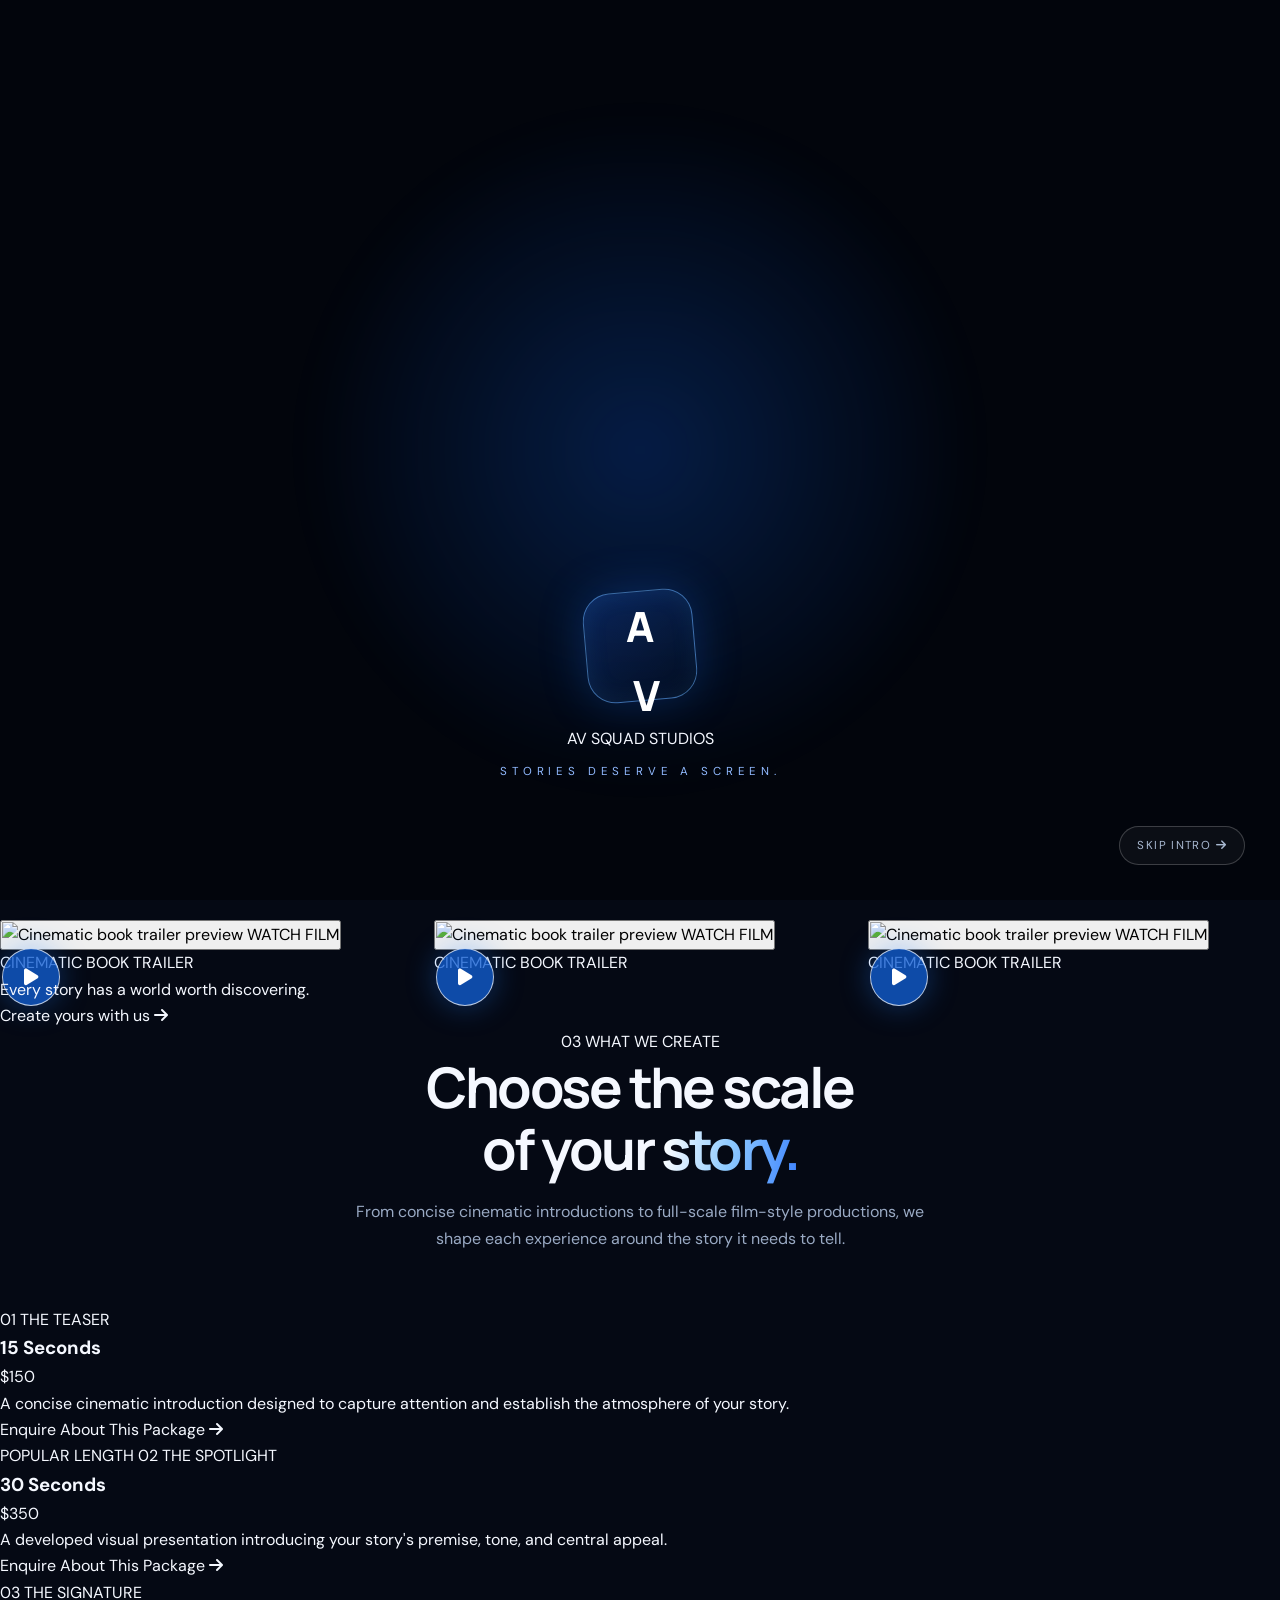
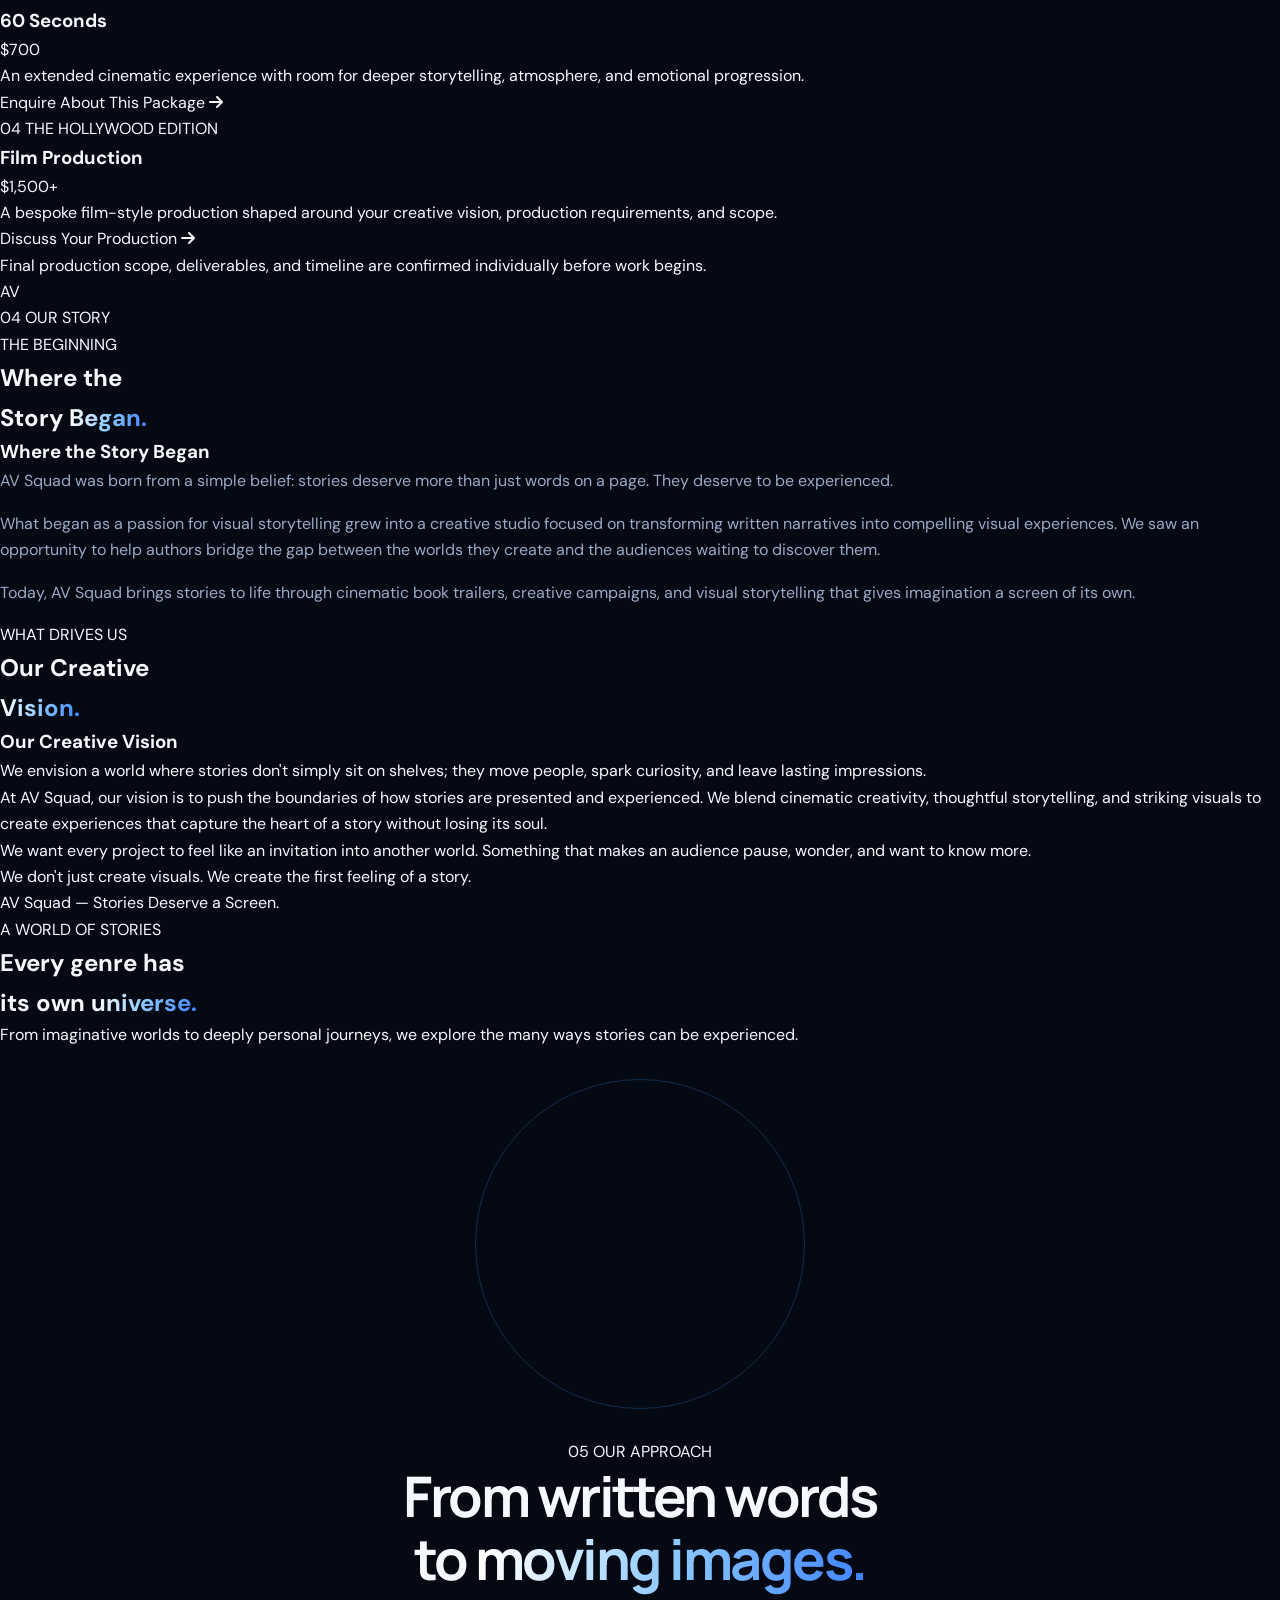
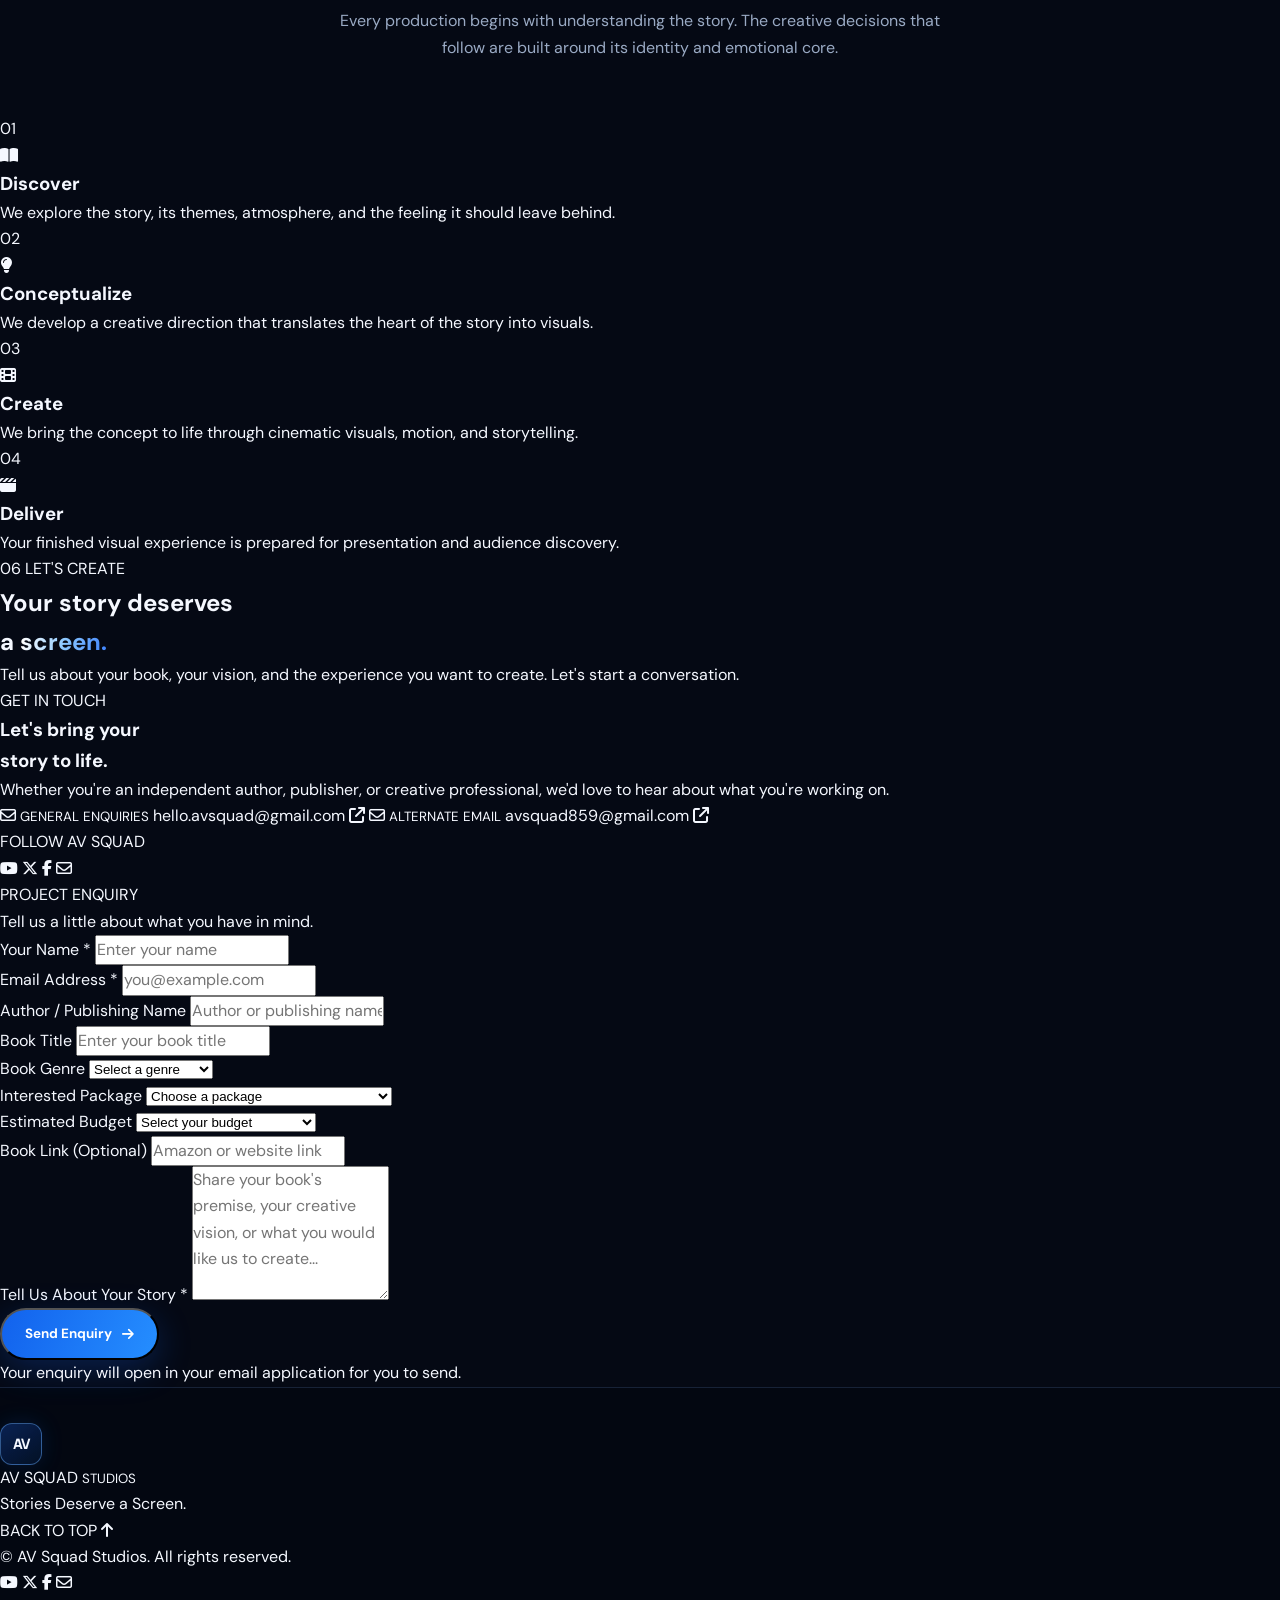
==== commit b64b76ba: "Update index.html" ====
--- a/index.html
+++ b/index.html
@@ -2,876 +2,930 @@
 <!DOCTYPE html>
 <html lang="en">
 <head>
-    <meta charset="UTF-8">
-    <meta name="viewport" content="width=device-width, initial-scale=1.0">
-    <meta name="theme-color" content="#050914">
-
-    <meta name="description" content="AV Squad Studios — Cinematic book trailers, visual storytelling and creative production.">
-
-    <title>AV Squad Studios | Visuals. Trailers. Stories.</title>
-
-    <!-- FONTS -->
-    <link rel="preconnect" href="https://fonts.googleapis.com">
-    <link rel="preconnect" href="https://fonts.gstatic.com" crossorigin>
-
-    <link href="https://fonts.googleapis.com/css2?family=Bebas+Neue&family=DM+Sans:wght@400;500;600;700;800&display=swap" rel="stylesheet">
-
-    <!-- MAIN STYLESHEET -->
-    <link rel="stylesheet" href="style.css">
+  <meta charset="UTF-8">
+  <meta name="viewport" content="width=device-width, initial-scale=1.0">
+  <meta name="theme-color" content="#050914">
+
+  <title>AV Squad Studios | Stories Deserve a Screen</title>
+
+  <meta name="description" content="AV Squad Studios transforms written stories into cinematic book trailers and compelling visual experiences.">
+
+  <link rel="preconnect" href="https://fonts.googleapis.com">
+  <link rel="preconnect" href="https://fonts.gstatic.com" crossorigin>
+
+  <link href="https://fonts.googleapis.com/css2?family=Cormorant+Garamond:wght@400;500;600;700&family=Manrope:wght@300;400;500;600;700;800&display=swap" rel="stylesheet">
+
+  <link rel="stylesheet" href="style.css">
+
+  <link rel="stylesheet" href="https://cdnjs.cloudflare.com/ajax/libs/font-awesome/6.5.2/css/all.min.css">
 </head>
 
 <body>
 
-<!-- =====================================
-     CINEMATIC INTRO
-===================================== -->
-
-<div class="intro-screen" id="introScreen">
-
-    <div class="intro-background"></div>
+  <!-- INTRO ANIMATION -->
+
+  <div class="intro-screen" id="introScreen">
     <div class="intro-light intro-light-one"></div>
     <div class="intro-light intro-light-two"></div>
 
     <div class="intro-content">
-
-        <div class="intro-logo">
-            <span>AV</span>
-        </div>
-
-        <p class="intro-kicker">
-            A CREATIVE PRODUCTION HOUSE
+      <div class="intro-monogram">
+        <span class="intro-a">A</span>
+        <span class="intro-v">V</span>
+      </div>
+
+      <div class="intro-brand">
+        <span>AV SQUAD</span>
+        <span class="intro-studios">STUDIOS</span>
+      </div>
+
+      <p>STORIES DESERVE A SCREEN.</p>
+    </div>
+
+    <button class="intro-skip" id="introSkip" type="button">
+      Skip Intro <i class="fa-solid fa-arrow-right"></i>
+    </button>
+  </div>
+
+
+  <!-- NAVIGATION -->
+
+  <header class="site-header" id="siteHeader">
+    <nav class="navbar">
+
+      <a href="#home" class="brand-logo" aria-label="AV Squad Studios home">
+        <span class="brand-mark">AV</span>
+        <span class="brand-name">
+          AV SQUAD
+          <small>STUDIOS</small>
+        </span>
+      </a>
+
+      <button class="menu-toggle" id="menuToggle" aria-label="Open navigation" aria-expanded="false">
+        <i class="fa-solid fa-bars"></i>
+      </button>
+
+      <div class="nav-links" id="navLinks">
+        <a href="#home" class="nav-link active">Home</a>
+        <a href="#portfolio" class="nav-link">Portfolio</a>
+        <a href="#services" class="nav-link">Services</a>
+        <a href="#about" class="nav-link">About</a>
+        <a href="#contact" class="nav-link nav-contact">Contact Us</a>
+      </div>
+
+    </nav>
+  </header>
+
+
+  <main>
+
+    <!-- HERO SECTION -->
+
+    <section class="hero-section" id="home">
+
+      <div class="hero-background">
+        <div class="hero-glow hero-glow-one"></div>
+        <div class="hero-glow hero-glow-two"></div>
+        <div class="hero-grid"></div>
+      </div>
+
+      <div class="hero-content reveal">
+
+        <span class="eyebrow">
+          <span class="eyebrow-line"></span>
+          CINEMATIC STORYTELLING STUDIO
+        </span>
+
+        <h1>
+          Every story<br>
+          deserves to be
+          <span class="gradient-text">seen.</span>
+        </h1>
+
+        <p class="hero-description">
+          We transform written narratives into cinematic visual experiences
+          that capture attention, stir emotion, and bring stories closer to
+          the audiences waiting to discover them.
         </p>
 
-        <h1 class="intro-name">
-            AV SQUAD
-            <span>STUDIOS</span>
-        </h1>
-
-        <p class="intro-tagline">
-            VISUALS. TRAILERS. STORIES.
+        <div class="hero-actions">
+          <a href="#portfolio" class="btn btn-primary">
+            Explore Our Work
+            <i class="fa-solid fa-arrow-right"></i>
+          </a>
+
+          <a href="#contact" class="btn btn-outline">
+            Start a Conversation
+          </a>
+        </div>
+
+        <div class="hero-bottom-note">
+          <span class="hero-note-line"></span>
+          VISUALS. TRAILERS. STORIES.
+        </div>
+
+      </div>
+
+      <div class="hero-side-text">AV SQUAD STUDIOS</div>
+
+      <a href="#portfolio" class="scroll-indicator">
+        <span>SCROLL TO DISCOVER</span>
+        <i class="fa-solid fa-arrow-down"></i>
+      </a>
+
+    </section>
+
+
+    <!-- STUDIO INTRODUCTION -->
+
+    <section class="intro-statement section-padding">
+
+      <div class="section-label reveal">
+        <span>01</span>
+        <span>THE STUDIO</span>
+      </div>
+
+      <div class="statement-content reveal">
+        <h2>
+          Some stories are meant to be
+          <span class="gradient-text">experienced.</span>
+        </h2>
+
+        <p>
+          A powerful story deserves more than a passing glance.
+          It deserves an atmosphere, a feeling, and a visual identity
+          that makes people want to step inside its world.
         </p>
-
-        <div class="intro-progress">
-            <span></span>
-        </div>
+      </div>
+
+      <div class="statement-watermark">AV</div>
+
+    </section>
+
+
+    <!-- PORTFOLIO -->
+
+    <section class="portfolio-section section-padding" id="portfolio">
+
+      <div class="section-heading reveal">
+
+        <div class="section-label">
+          <span>02</span>
+          <span>SELECTED WORK</span>
+        </div>
+
+        <div class="section-heading-row">
+          <div>
+            <h2>Stories brought<br><span class="gradient-text">to the screen.</span></h2>
+          </div>
+
+          <p>
+            A look into our visual storytelling approach.
+            Each trailer is crafted to give a story its own
+            cinematic identity.
+          </p>
+        </div>
+
+      </div>
+
+
+      <div class="portfolio-grid">
+
+        <article class="portfolio-card reveal">
+
+          <button
+            class="portfolio-video"
+            type="button"
+            data-video="iNSDKsPJCbw"
+            aria-label="Play first cinematic trailer"
+          >
+            <img
+              src="https://img.youtube.com/vi/iNSDKsPJCbw/maxresdefault.jpg"
+              alt="Cinematic book trailer preview"
+              loading="lazy"
+            >
+
+            <span class="video-overlay"></span>
+
+            <span class="play-button">
+              <i class="fa-solid fa-play"></i>
+            </span>
+
+            <span class="video-duration">WATCH FILM</span>
+          </button>
+
+          <div class="portfolio-info">
+            <span class="portfolio-category">CINEMATIC BOOK TRAILER</span>
+            <h3></h3>
+          </div>
+
+        </article>
+
+
+        <article class="portfolio-card reveal">
+
+          <button
+            class="portfolio-video"
+            type="button"
+            data-video="Yyyj1-6nMOE"
+            aria-label="Play second cinematic trailer"
+          >
+            <img
+              src="https://img.youtube.com/vi/Yyyj1-6nMOE/maxresdefault.jpg"
+              alt="Cinematic book trailer preview"
+              loading="lazy"
+            >
+
+            <span class="video-overlay"></span>
+
+            <span class="play-button">
+              <i class="fa-solid fa-play"></i>
+            </span>
+
+            <span class="video-duration">WATCH FILM</span>
+          </button>
+
+          <div class="portfolio-info">
+            <span class="portfolio-category">CINEMATIC BOOK TRAILER</span>
+            <h3></h3>
+          </div>
+
+        </article>
+
+
+        <article class="portfolio-card reveal">
+
+          <button
+            class="portfolio-video"
+            type="button"
+            data-video="WLv_fghdjKw"
+            aria-label="Play third cinematic trailer"
+          >
+            <img
+              src="https://img.youtube.com/vi/WLv_fghdjKw/maxresdefault.jpg"
+              alt="Cinematic book trailer preview"
+              loading="lazy"
+            >
+
+            <span class="video-overlay"></span>
+
+            <span class="play-button">
+              <i class="fa-solid fa-play"></i>
+            </span>
+
+            <span class="video-duration">WATCH FILM</span>
+          </button>
+
+          <div class="portfolio-info">
+            <span class="portfolio-category">CINEMATIC BOOK TRAILER</span>
+            <h3></h3>
+          </div>
+
+        </article>
+
+      </div>
+
+      <div class="portfolio-footer reveal">
+        <p>Every story has a world worth discovering.</p>
+        <a href="#contact" class="text-link">
+          Create yours with us
+          <i class="fa-solid fa-arrow-right"></i>
+        </a>
+      </div>
+
+    </section>
+
+
+    <!-- VIDEO MODAL -->
+
+    <div class="video-modal" id="videoModal" aria-hidden="true">
+
+      <button class="modal-close" id="modalClose" aria-label="Close video">
+        <i class="fa-solid fa-xmark"></i>
+      </button>
+
+      <div class="video-modal-content">
+        <div class="video-frame">
+          <iframe
+            id="videoFrame"
+            src=""
+            title="AV Squad Studios cinematic trailer"
+            allow="autoplay; encrypted-media; picture-in-picture"
+            allowfullscreen
+          ></iframe>
+        </div>
+      </div>
 
     </div>
 
-    <button class="intro-skip" id="skipIntro">
-        SKIP INTRO ↗
-    </button>
-
-</div>
-
-
-<!-- =====================================
-     MAIN WEBSITE
-===================================== -->
-
-<div class="site-shell" id="siteShell">
-
-    <!-- GLOBAL BACKGROUND -->
-
-    <div class="ambient-background">
-
-        <div class="ambient-light ambient-one"></div>
-        <div class="ambient-light ambient-two"></div>
-        <div class="ambient-light ambient-three"></div>
-
-        <div class="background-grid"></div>
-
-        <div class="background-particles" id="backgroundParticles"></div>
-
-    </div>
-
-
-    <!-- =====================================
-         NAVIGATION
-    ====================================== -->
-
-    <header class="site-header">
-
-        <a href="#home" class="brand">
-
-            <span class="brand-logo">AV</span>
-
-            <span class="brand-name">
-                <strong>AV SQUAD</strong>
-                <small>STUDIOS</small>
-            </span>
-
-        </a>
-
-
-        <button class="menu-toggle" id="menuToggle" aria-label="Toggle navigation">
+
+    <!-- SERVICES -->
+
+    <section class="services-section section-padding" id="services">
+
+      <div class="section-heading reveal">
+
+        <div class="section-label">
+          <span>03</span>
+          <span>WHAT WE CREATE</span>
+        </div>
+
+        <div class="section-heading-row">
+          <div>
+            <h2>Choose the scale<br>of your <span class="gradient-text">story.</span></h2>
+          </div>
+
+          <p>
+            From concise cinematic introductions to full-scale
+            film-style productions, we shape each experience
+            around the story it needs to tell.
+          </p>
+        </div>
+
+      </div>
+
+
+      <div class="pricing-grid">
+
+        <article class="pricing-card reveal">
+
+          <span class="package-number">01</span>
+          <span class="package-type">THE TEASER</span>
+
+          <h3>15 Seconds</h3>
+
+          <div class="package-price">
+            <span>$</span>150
+          </div>
+
+          <p class="package-description">
+            A concise cinematic introduction designed to capture
+            attention and establish the atmosphere of your story.
+          </p>
+
+          <a href="#contact" class="package-link" data-package="The Teaser">
+            Enquire About This Package
+            <i class="fa-solid fa-arrow-right"></i>
+          </a>
+
+        </article>
+
+
+        <article class="pricing-card pricing-featured reveal">
+
+          <span class="featured-label">POPULAR LENGTH</span>
+          <span class="package-number">02</span>
+          <span class="package-type">THE SPOTLIGHT</span>
+
+          <h3>30 Seconds</h3>
+
+          <div class="package-price">
+            <span>$</span>350
+          </div>
+
+          <p class="package-description">
+            A developed visual presentation introducing your story's
+            premise, tone, and central appeal.
+          </p>
+
+          <a href="#contact" class="package-link" data-package="The Spotlight">
+            Enquire About This Package
+            <i class="fa-solid fa-arrow-right"></i>
+          </a>
+
+        </article>
+
+
+        <article class="pricing-card reveal">
+
+          <span class="package-number">03</span>
+          <span class="package-type">THE SIGNATURE</span>
+
+          <h3>60 Seconds</h3>
+
+          <div class="package-price">
+            <span>$</span>700
+          </div>
+
+          <p class="package-description">
+            An extended cinematic experience with room for deeper
+            storytelling, atmosphere, and emotional progression.
+          </p>
+
+          <a href="#contact" class="package-link" data-package="The Signature">
+            Enquire About This Package
+            <i class="fa-solid fa-arrow-right"></i>
+          </a>
+
+        </article>
+
+
+        <article class="pricing-card pricing-hollywood reveal">
+
+          <span class="package-number">04</span>
+          <span class="package-type">THE HOLLYWOOD EDITION</span>
+
+          <h3>Film Production</h3>
+
+          <div class="package-price package-custom">
+            <span>$</span>1,500<span class="plus-sign">+</span>
+          </div>
+
+          <p class="package-description">
+            A bespoke film-style production shaped around your
+            creative vision, production requirements, and scope.
+          </p>
+
+          <a href="#contact" class="package-link" data-package="The Hollywood Edition">
+            Discuss Your Production
+            <i class="fa-solid fa-arrow-right"></i>
+          </a>
+
+        </article>
+
+      </div>
+
+      <p class="pricing-note reveal">
+        Final production scope, deliverables, and timeline are confirmed
+        individually before work begins.
+      </p>
+
+    </section>
+
+
+    <!-- ABOUT / ORIGIN STORY -->
+
+    <section class="about-section section-padding" id="about">
+
+      <div class="about-background-mark">AV</div>
+
+      <div class="section-label reveal">
+        <span>04</span>
+        <span>OUR STORY</span>
+      </div>
+
+      <div class="about-layout">
+
+        <div class="about-heading reveal">
+          <span class="about-kicker">THE BEGINNING</span>
+          <h2>Where the<br>Story <span class="gradient-text">Began.</span></h2>
+
+          <div class="about-decoration">
             <span></span>
             <span></span>
-        </button>
-
-
-        <nav class="main-nav" id="mainNav">
-
-            <a href="#home" class="nav-link active">Home</a>
-
-            <a href="#portfolio" class="nav-link">Portfolio</a>
-
-            <a href="#services" class="nav-link">Services</a>
-
-            <a href="#about" class="nav-link">About</a>
-
-            <a href="#contact" class="nav-button">
-                Let's Talk <span>↗</span>
+            <span></span>
+          </div>
+        </div>
+
+
+        <div class="about-copy reveal">
+
+          <h3>Where the Story Began</h3>
+
+          <p>
+            AV Squad was born from a simple belief: stories deserve more
+            than just words on a page. They deserve to be experienced.
+          </p>
+
+          <p>
+            What began as a passion for visual storytelling grew into a
+            creative studio focused on transforming written narratives
+            into compelling visual experiences. We saw an opportunity to
+            help authors bridge the gap between the worlds they create
+            and the audiences waiting to discover them.
+          </p>
+
+          <p>
+            Today, AV Squad brings stories to life through cinematic book
+            trailers, creative campaigns, and visual storytelling that
+            gives imagination a screen of its own.
+          </p>
+
+        </div>
+
+      </div>
+
+
+      <!-- CREATIVE VISION -->
+
+      <div class="vision-block">
+
+        <div class="vision-heading reveal">
+          <span class="about-kicker">WHAT DRIVES US</span>
+          <h2>Our Creative<br><span class="gradient-text">Vision.</span></h2>
+        </div>
+
+        <div class="vision-copy reveal">
+
+          <h3>Our Creative Vision</h3>
+
+          <p>
+            We envision a world where stories don't simply sit on shelves;
+            they move people, spark curiosity, and leave lasting impressions.
+          </p>
+
+          <p>
+            At AV Squad, our vision is to push the boundaries of how stories
+            are presented and experienced. We blend cinematic creativity,
+            thoughtful storytelling, and striking visuals to create
+            experiences that capture the heart of a story without losing
+            its soul.
+          </p>
+
+          <p>
+            We want every project to feel like an invitation into another
+            world. Something that makes an audience pause, wonder, and want
+            to know more.
+          </p>
+
+          <blockquote>
+            We don't just create visuals. We create the first feeling of a story.
+          </blockquote>
+
+          <p class="vision-signature">
+            AV Squad — Stories Deserve a Screen.
+          </p>
+
+        </div>
+
+      </div>
+
+
+      <!-- GENRE EXPERIENCE -->
+
+      <div class="genres-section reveal">
+
+        <div class="genres-heading">
+          <span class="about-kicker">A WORLD OF STORIES</span>
+          <h2>Every genre has<br>its own <span class="gradient-text">universe.</span></h2>
+
+          <p>
+            From imaginative worlds to deeply personal journeys,
+            we explore the many ways stories can be experienced.
+          </p>
+        </div>
+
+        <div class="genre-stage" id="genreStage">
+          <div class="genre-orbit genre-orbit-one"></div>
+          <div class="genre-orbit genre-orbit-two"></div>
+
+          <div class="genre-bubble" id="genreBubble">
+            <span id="genreName">Fantasy</span>
+          </div>
+        </div>
+
+      </div>
+
+    </section>
+
+
+    <!-- CREATIVE PROCESS -->
+
+    <section class="process-section section-padding">
+
+      <div class="section-heading reveal">
+
+        <div class="section-label">
+          <span>05</span>
+          <span>OUR APPROACH</span>
+        </div>
+
+        <div class="section-heading-row">
+          <h2>From written words<br>to <span class="gradient-text">moving images.</span></h2>
+
+          <p>
+            Every production begins with understanding the story.
+            The creative decisions that follow are built around
+            its identity and emotional core.
+          </p>
+        </div>
+
+      </div>
+
+
+      <div class="process-grid">
+
+        <div class="process-item reveal">
+          <span class="process-index">01</span>
+          <div class="process-icon"><i class="fa-solid fa-book-open"></i></div>
+          <h3>Discover</h3>
+          <p>We explore the story, its themes, atmosphere, and the feeling it should leave behind.</p>
+        </div>
+
+        <div class="process-item reveal">
+          <span class="process-index">02</span>
+          <div class="process-icon"><i class="fa-solid fa-lightbulb"></i></div>
+          <h3>Conceptualize</h3>
+          <p>We develop a creative direction that translates the heart of the story into visuals.</p>
+        </div>
+
+        <div class="process-item reveal">
+          <span class="process-index">03</span>
+          <div class="process-icon"><i class="fa-solid fa-film"></i></div>
+          <h3>Create</h3>
+          <p>We bring the concept to life through cinematic visuals, motion, and storytelling.</p>
+        </div>
+
+        <div class="process-item reveal">
+          <span class="process-index">04</span>
+          <div class="process-icon"><i class="fa-solid fa-clapperboard"></i></div>
+          <h3>Deliver</h3>
+          <p>Your finished visual experience is prepared for presentation and audience discovery.</p>
+        </div>
+
+      </div>
+
+    </section>
+
+
+    <!-- CONTACT -->
+
+    <section class="contact-section section-padding" id="contact">
+
+      <div class="contact-background-glow"></div>
+
+      <div class="section-label reveal">
+        <span>06</span>
+        <span>LET'S CREATE</span>
+      </div>
+
+      <div class="contact-heading reveal">
+        <h2>Your story deserves<br>a <span class="gradient-text">screen.</span></h2>
+
+        <p>
+          Tell us about your book, your vision, and the experience
+          you want to create. Let's start a conversation.
+        </p>
+      </div>
+
+
+      <div class="contact-layout">
+
+        <div class="contact-details reveal">
+
+          <span class="contact-small-heading">GET IN TOUCH</span>
+
+          <h3>Let's bring your<br>story to life.</h3>
+
+          <p>
+            Whether you're an independent author, publisher, or creative
+            professional, we'd love to hear about what you're working on.
+          </p>
+
+
+          <div class="contact-email-list">
+
+            <a href="mailto:hello.avsquad@gmail.com" class="email-link">
+              <span class="contact-icon"><i class="fa-regular fa-envelope"></i></span>
+              <span>
+                <small>GENERAL ENQUIRIES</small>
+                hello.avsquad@gmail.com
+              </span>
+              <i class="fa-solid fa-arrow-up-right-from-square"></i>
             </a>
 
-        </nav>
-
-    </header>
-
-
-
-    <!-- =====================================
-         HOME SECTION
-    ====================================== -->
-
-    <main>
-
-    <section class="hero section-wrap" id="home">
-
-        <div class="hero-content reveal">
-
-            <p class="eyebrow">
-                <span></span>
-                STORIES DESERVE TO BE SEEN
-            </p>
-
-
-            <h1>
-                WE TURN STORIES
-                INTO
-                <em>EXPERIENCES.</em>
-            </h1>
-
-
-            <p class="hero-description">
-                We transform written stories into cinematic visual experiences.
-
-                From captivating book trailers to creative visual campaigns,
-                we give imagination a screen of its own.
-            </p>
-
-
-            <div class="hero-buttons">
-
-                <a href="#portfolio" class="button-primary">
-                    EXPLORE OUR WORK
-                    <span>↗</span>
-                </a>
-
-                <a href="#contact" class="button-secondary">
-                    START A PROJECT
-                </a>
+            <a href="mailto:avsquad859@gmail.com" class="email-link">
+              <span class="contact-icon"><i class="fa-regular fa-envelope"></i></span>
+              <span>
+                <small>ALTERNATE EMAIL</small>
+                avsquad859@gmail.com
+              </span>
+              <i class="fa-solid fa-arrow-up-right-from-square"></i>
+            </a>
+
+          </div>
+
+
+          <div class="social-area">
+            <span>FOLLOW AV SQUAD</span>
+
+            <div class="social-links">
+
+              <a href="https://www.youtube.com/@AVSQUADSTUDIOS"
+                 target="_blank" rel="noopener noreferrer"
+                 aria-label="YouTube">
+                <i class="fa-brands fa-youtube"></i>
+              </a>
+
+              <a href="https://x.com/avsquadstudios"
+                 target="_blank" rel="noopener noreferrer"
+                 aria-label="X">
+                <i class="fa-brands fa-x-twitter"></i>
+              </a>
+
+              <a href="https://www.facebook.com/avsquad"
+                 target="_blank" rel="noopener noreferrer"
+                 aria-label="Facebook">
+                <i class="fa-brands fa-facebook-f"></i>
+              </a>
+
+              <a href="mailto:hello.avsquad@gmail.com"
+                 aria-label="Email AV Squad">
+                <i class="fa-regular fa-envelope"></i>
+              </a>
 
             </div>
-
-
-            <div class="hero-bottom-note">
-
-                <span class="online-dot"></span>
-
-                CREATIVITY WITHOUT LIMITS
-
+          </div>
+
+        </div>
+
+
+        <!-- ENQUIRY FORM -->
+
+        <form class="contact-form reveal" id="contactForm">
+
+          <div class="form-heading">
+            <span>PROJECT ENQUIRY</span>
+            <p>Tell us a little about what you have in mind.</p>
+          </div>
+
+
+          <div class="form-row">
+
+            <div class="form-group">
+              <label for="fullName">Your Name *</label>
+              <input type="text" id="fullName" name="name" placeholder="Enter your name" required>
             </div>
 
-        </div>
-
-
-
-        <!-- HERO VISUAL -->
-
-        <div class="hero-visual reveal">
-
-            <div class="hero-ring ring-one"></div>
-
-            <div class="hero-ring ring-two"></div>
-
-            <div class="hero-ring ring-three"></div>
-
-
-            <div class="hero-sphere">
-
-                <div class="sphere-inner"></div>
-
-                <div class="sphere-highlight"></div>
-
-                <div class="sphere-text">
-                    STORY<br>
-                    IN<br>
-                    MOTION
-                </div>
-
+            <div class="form-group">
+              <label for="email">Email Address *</label>
+              <input type="email" id="email" name="email" placeholder="you@example.com" required>
             </div>
 
-
-            <div class="hero-light-streak streak-one"></div>
-
-            <div class="hero-light-streak streak-two"></div>
-
-
-            <span class="visual-label label-one">
-                IMAGINE / 001
-            </span>
-
-            <span class="visual-label label-two">
-                CREATE / 002
-            </span>
-
-        </div>
-
-
-        <a href="#genres" class="scroll-indicator">
-            <span></span>
-            DISCOVER OUR WORLD
+          </div>
+
+
+          <div class="form-row">
+
+            <div class="form-group">
+              <label for="authorName">Author / Publishing Name</label>
+              <input type="text" id="authorName" name="author" placeholder="Author or publishing name">
+            </div>
+
+            <div class="form-group">
+              <label for="bookTitle">Book Title</label>
+              <input type="text" id="bookTitle" name="book" placeholder="Enter your book title">
+            </div>
+
+          </div>
+
+
+          <div class="form-row">
+
+            <div class="form-group">
+              <label for="genre">Book Genre</label>
+              <select id="genre" name="genre">
+                <option value="">Select a genre</option>
+                <option>Fantasy</option>
+                <option>Romance</option>
+                <option>Thriller</option>
+                <option>Mystery</option>
+                <option>Science Fiction</option>
+                <option>Horror</option>
+                <option>Adventure</option>
+                <option>Historical Fiction</option>
+                <option>Drama</option>
+                <option>Comedy</option>
+                <option>Paranormal</option>
+                <option>Crime</option>
+                <option>Literary Fiction</option>
+                <option>Young Adult</option>
+                <option>Children's Fiction</option>
+                <option>Memoir</option>
+                <option>Biography</option>
+                <option>Dystopian</option>
+                <option>Suspense</option>
+                <option>Satire</option>
+                <option>Other</option>
+              </select>
+            </div>
+
+            <div class="form-group">
+              <label for="package">Interested Package</label>
+              <select id="package" name="package">
+                <option value="">Choose a package</option>
+                <option value="The Teaser - 15 seconds - $150">The Teaser — 15 seconds — $150</option>
+                <option value="The Spotlight - 30 seconds - $350">The Spotlight — 30 seconds — $350</option>
+                <option value="The Signature - 60 seconds - $700">The Signature — 60 seconds — $700</option>
+                <option value="The Hollywood Edition - $1,500+">The Hollywood Edition — $1,500+</option>
+                <option value="Not sure yet">I'm not sure yet</option>
+              </select>
+            </div>
+
+          </div>
+
+
+          <div class="form-row">
+
+            <div class="form-group">
+              <label for="budget">Estimated Budget</label>
+              <select id="budget" name="budget">
+                <option value="">Select your budget</option>
+                <option>$150 – $350</option>
+                <option>$350 – $700</option>
+                <option>$700 – $1,500</option>
+                <option>$1,500+</option>
+                <option>Open to recommendations</option>
+              </select>
+            </div>
+
+            <div class="form-group">
+              <label for="bookLink">Book Link (Optional)</label>
+              <input type="url" id="bookLink" name="bookLink" placeholder="Amazon or website link">
+            </div>
+
+          </div>
+
+
+          <div class="form-group">
+            <label for="message">Tell Us About Your Story *</label>
+            <textarea
+              id="message"
+              name="message"
+              rows="5"
+              placeholder="Share your book's premise, your creative vision, or what you would like us to create..."
+              required
+            ></textarea>
+          </div>
+
+
+          <button type="submit" class="btn btn-primary form-submit">
+            Send Enquiry
+            <i class="fa-solid fa-arrow-right"></i>
+          </button>
+
+          <p class="form-note">
+            Your enquiry will open in your email application for you to send.
+          </p>
+
+        </form>
+
+      </div>
+
+    </section>
+
+  </main>
+
+
+  <!-- FOOTER -->
+
+  <footer class="site-footer">
+
+    <div class="footer-top">
+
+      <a href="#home" class="brand-logo footer-logo">
+        <span class="brand-mark">AV</span>
+        <span class="brand-name">
+          AV SQUAD
+          <small>STUDIOS</small>
+        </span>
+      </a>
+
+      <p>Stories Deserve a Screen.</p>
+
+      <a href="#home" class="back-to-top">
+        BACK TO TOP
+        <i class="fa-solid fa-arrow-up"></i>
+      </a>
+
+    </div>
+
+
+    <div class="footer-bottom">
+
+      <span>
+        © <span id="currentYear"></span> AV Squad Studios. All rights reserved.
+      </span>
+
+      <div class="footer-socials">
+
+        <a href="https://www.youtube.com/@AVSQUADSTUDIOS"
+           target="_blank" rel="noopener noreferrer" aria-label="YouTube">
+          <i class="fa-brands fa-youtube"></i>
         </a>
 
-    </section>
-
-
-
-    <!-- =====================================
-         GENRE BUBBLE EXPERIENCE
-    ====================================== -->
-
-    <section class="genre-section section-wrap" id="genres">
-
-
-        <div class="genre-intro reveal">
-
-            <p class="eyebrow">
-                <span></span>
-                THE WORLD OF STORYTELLING
-            </p>
-
-
-            <h2>
-                EVERY STORY
-                HAS A
-                <em>WORLD.</em>
-            </h2>
-
-
-            <p>
-                Different genres. Different emotions.
-                Different worlds waiting to be discovered.
-
-                Whatever the story, we find its visual identity
-                and bring it to life.
-            </p>
-
-        </div>
-
-
-
-        <div class="genre-experience reveal">
-
-
-            <div class="genre-stage" id="genreStage">
-
-
-                <!-- CIRCULAR BACKGROUND DETAILS -->
-
-                <div class="genre-orbit orbit-one"></div>
-
-                <div class="genre-orbit orbit-two"></div>
-
-                <div class="genre-orbit orbit-three"></div>
-
-
-                <div class="genre-center-glow"></div>
-
-
-                <!-- SINGLE BUBBLE -->
-
-                <div class="genre-bubble" id="genreBubble">
-
-                    <span class="bubble-reflection"></span>
-
-                    <span class="bubble-genre" id="genreWord">
-                        FANTASY
-                    </span>
-
-                </div>
-
-
-                <!-- POP PARTICLES -->
-
-                <div class="genre-particles" id="genreParticles"></div>
-
-
-                <!-- PROGRESS -->
-
-                <div class="genre-counter" id="genreCounter">
-
-                    01 <span>/</span> 20
-
-                </div>
-
-
-            </div>
-
-
-
-            <div class="genre-footer">
-
-                <span>ONE STORY AT A TIME</span>
-
-                <div class="genre-progress">
-                    <span id="genreProgress"></span>
-                </div>
-
-                <span>20 WORLDS</span>
-
-            </div>
-
-
-        </div>
-
-
-        <div class="genre-closing reveal">
-
-            <p>
-                NO TWO STORIES ARE THE SAME.
-            </p>
-
-            <h3>
-                YOUR STORY.
-                <em>OUR CINEMATIC VISION.</em>
-            </h3>
-
-        </div>
-
-    </section>
-
-
-
-    <!-- =====================================
-         PORTFOLIO
-    ====================================== -->
-
-    <section class="portfolio-section section-wrap" id="portfolio">
-
-
-        <div class="section-heading reveal">
-
-            <div>
-
-                <p class="eyebrow">
-                    <span></span>
-                    SELECTED CREATIONS
-                </p>
-
-                <h2>
-                    OUR WORK.
-                    <em>OUR WORLD.</em>
-                </h2>
-
-            </div>
-
-
-            <p class="section-description">
-                Every project begins with an idea.
-                Every finished creation tells a story.
-            </p>
-
-        </div>
-
-
-
-        <div class="portfolio-grid">
-
-
-            <!-- PROJECT ONE -->
-
-            <article class="project-card project-large reveal">
-
-                <button
-                    class="project-preview"
-                    type="button"
-                    data-video=""
-                    data-title="Cinematic Book Trailer">
-
-                    <div class="project-art art-one">
-
-                        <span class="project-index">
-                            PROJECT / 001
-                        </span>
-
-                        <span class="project-play">
-                            ▶
-                        </span>
-
-                        <span class="project-art-title">
-                            STORIES<br>IN MOTION
-                        </span>
-
-                    </div>
-
-                </button>
-
-
-                <div class="project-info">
-
-                    <div>
-                        <h3>CINEMATIC BOOK TRAILER</h3>
-
-                        <p>BOOK TRAILER / VISUAL STORYTELLING</p>
-                    </div>
-
-                    <span>01 ↗</span>
-
-                </div>
-
-            </article>
-
-
-
-            <!-- PROJECT TWO -->
-
-            <article class="project-card reveal">
-
-                <button
-                    class="project-preview"
-                    type="button"
-                    data-video=""
-                    data-title="Author Promotional Film">
-
-                    <div class="project-art art-two">
-
-                        <span class="project-index">
-                            PROJECT / 002
-                        </span>
-
-                        <span class="project-play">
-                            ▶
-                        </span>
-
-                    </div>
-
-                </button>
-
-
-                <div class="project-info">
-
-                    <div>
-                        <h3>AUTHOR PROMOTION</h3>
-
-                        <p>AUTHOR VISUAL CAMPAIGN</p>
-                    </div>
-
-                    <span>02 ↗</span>
-
-                </div>
-
-            </article>
-
-
-
-            <!-- PROJECT THREE -->
-
-            <article class="project-card reveal">
-
-                <button
-                    class="project-preview"
-                    type="button"
-                    data-video=""
-                    data-title="Creative Visual Campaign">
-
-                    <div class="project-art art-three">
-
-                        <span class="project-index">
-                            PROJECT / 003
-                        </span>
-
-                        <span class="project-play">
-                            ▶
-                        </span>
-
-                    </div>
-
-                </button>
-
-
-                <div class="project-info">
-
-                    <div>
-                        <h3>CREATIVE VISUALS</h3>
-
-                        <p>DIGITAL CREATIVE PRODUCTION</p>
-                    </div>
-
-                    <span>03 ↗</span>
-
-                </div>
-
-            </article>
-
-
-        </div>
-
-
-        <p class="portfolio-caption">
-            MORE STORIES. MORE POSSIBILITIES. MORE CREATIVE WORLDS.
-        </p>
-
-
-    </section>
-
-
-
-    <!-- =====================================
-         SERVICES
-    ====================================== -->
-
-    <section class="services-section section-wrap" id="services">
-
-
-        <div class="services-intro reveal">
-
-            <p class="eyebrow">
-                <span></span>
-                WHAT WE DO
-            </p>
-
-
-            <h2>
-                CREATIVE
-                THINKING.
-                <em>CINEMATIC EXECUTION.</em>
-            </h2>
-
-
-            <p>
-                We combine storytelling, visual creativity
-                and production to create memorable experiences.
-            </p>
-
-        </div>
-
-
-
-        <div class="services-list">
-
-
-            <article class="service-item reveal">
-
-                <span class="service-number">01</span>
-
-                <div>
-
-                    <h3>CINEMATIC BOOK TRAILERS</h3>
-
-                    <p>
-                        Film-inspired trailers that capture the
-                        atmosphere, characters, emotion and tension
-                        of your book.
-                    </p>
-
-                </div>
-
-                <span class="service-arrow">↗</span>
-
-            </article>
-
-
-
-            <article class="service-item reveal">
-
-                <span class="service-number">02</span>
-
-                <div>
-
-                    <h3>AUTHOR PROMOTIONAL VIDEOS</h3>
-
-                    <p>
-                        Professional visual introductions that
-                        showcase authors, their personalities
-                        and their literary work.
-                    </p>
-
-                </div>
-
-                <span class="service-arrow">↗</span>
-
-            </article>
-
-
-
-            <article class="service-item reveal">
-
-                <span class="service-number">03</span>
-
-                <div>
-
-                    <h3>BOOK VISUAL DESIGN</h3>
-
-                    <p>
-                        Creative promotional visuals, launch
-                        graphics and marketing assets designed
-                        around your book's identity.
-                    </p>
-
-                </div>
-
-                <span class="service-arrow">↗</span>
-
-            </article>
-
-
-
-            <article class="service-item reveal">
-
-                <span class="service-number">04</span>
-
-                <div>
-
-                    <h3>SOCIAL MEDIA VIDEO CONTENT</h3>
-
-                    <p>
-                        Engaging short-form videos and promotional
-                        content created to introduce your work
-                        to new audiences.
-                    </p>
-
-                </div>
-
-                <span class="service-arrow">↗</span>
-
-            </article>
-
-
-        </div>
-
-    </section>
-
-
-
-    <!-- =====================================
-         ABOUT
-    ====================================== -->
-
-    <section class="about-section section-wrap" id="about">
-
-
-        <div class="about-visual reveal">
-
-            <div class="about-orbit orbit-a"></div>
-
-            <div class="about-orbit orbit-b"></div>
-
-
-            <div class="about-monogram">
-                AV
-            </div>
-
-
-            <div class="about-visual-caption">
-                CREATIVITY WITH PURPOSE.
-            </div>
-
-        </div>
-
-
-
-        <div class="about-content reveal">
-
-            <p class="eyebrow">
-                <span></span>
-                BEHIND THE STUDIO
-            </p>
-
-
-            <h2>
-                WE DON'T JUST
-                CREATE VISUALS.
-                <em>WE CREATE EXPERIENCES.</em>
-            </h2>
-
-
-            <p>
-                AV Squad Studios is a creative production studio
-                dedicated to bringing stories to life through
-                cinematic visuals and thoughtful creative execution.
-            </p>
-
-
-            <p>
-                We believe that every book has a world inside it.
-                Every character has a story.
-                Every moment has the potential to become something
-                unforgettable on screen.
-            </p>
-
-
-            <p>
-                Our mission is to bridge the gap between imagination
-                and visual storytelling.
-            </p>
-
-
-            <a href="#contact" class="text-link">
-                LET'S CREATE SOMETHING
-                <span>↗</span>
-            </a>
-
-        </div>
-
-
-    </section>
-
-
-
-    <!-- =====================================
-         CONTACT
-    ====================================== -->
-
-    <section class="contact-section section-wrap" id="contact">
-
-
-        <div class="contact-panel reveal">
-
-            <div class="contact-light"></div>
-
-
-            <p class="eyebrow">
-                <span></span>
-                YOUR NEXT CREATIVE PROJECT STARTS HERE
-            </p>
-
-
-            <h2>
-                LET'S MAKE
-                SOMETHING
-                <em>UNFORGETTABLE.</em>
-            </h2>
-
-
-            <p>
-                Have a book, an idea or a story you want
-                to bring to life?
-
-                Let's talk about what we can create together.
-            </p>
-
-
-            <!-- CHANGE EMAIL ADDRESS TO YOUR REAL BUSINESS EMAIL -->
-
-            <a
-                href="mailto:YOUR_EMAIL@example.com?subject=Project%20Inquiry%20-%20AV%20Squad%20Studios"
-                class="button-primary">
-
-                START A CONVERSATION
-
-                <span>↗</span>
-
-            </a>
-
-
-            <div class="contact-signature">
-                AV SQUAD STUDIOS<br>
-                VISUALS. TRAILERS. STORIES.
-            </div>
-
-
-        </div>
-
-    </section>
-
-
-    </main>
-
-
-
-    <!-- =====================================
-         FOOTER
-    ====================================== -->
-
-    <footer class="site-footer section-wrap">
-
-
-        <a href="#home" class="brand">
-
-            <span class="brand-logo">AV</span>
-
-            <span class="brand-name">
-                <strong>AV SQUAD</strong>
-                <small>STUDIOS</small>
-            </span>
-
+        <a href="https://x.com/avsquadstudios"
+           target="_blank" rel="noopener noreferrer" aria-label="X">
+          <i class="fa-brands fa-x-twitter"></i>
         </a>
 
-
-        <p>
-            IMAGINATION DESERVES A SCREEN.
-        </p>
-
-
-        <span class="copyright">
-            © <span id="year"></span> AV SQUAD STUDIOS.
-            ALL RIGHTS RESERVED.
-        </span>
-
-
-    </footer>
-
-
-</div>
-
-
-
-<!-- =====================================
-     VIDEO PLAYER MODAL
-     Videos play inside the website.
-     No visible YouTube URL.
-===================================== -->
-
-<div class="video-modal" id="videoModal" aria-hidden="true">
-
-
-    <button
-        class="video-close"
-        id="videoClose"
-        aria-label="Close video">
-
-        ×
-
-    </button>
-
-
-    <div class="video-container">
-
-        <p id="videoTitle">
-            PROJECT PREVIEW
-        </p>
-
-
-        <div class="video-screen" id="videoFrame">
-
-            <!-- Video player is inserted here by JavaScript -->
-
-        </div>
+        <a href="https://www.facebook.com/avsquad"
+           target="_blank" rel="noopener noreferrer" aria-label="Facebook">
+          <i class="fa-brands fa-facebook-f"></i>
+        </a>
+
+        <a href="mailto:hello.avsquad@gmail.com" aria-label="Email">
+          <i class="fa-regular fa-envelope"></i>
+        </a>
+
+      </div>
 
     </div>
 
-
-</div>
-
-
-
-<!-- =====================================
-     JAVASCRIPT
-===================================== -->
-
-<script src="script.js"></script>
-
+  </footer>
+
+
+  <script src="script.js"></script>
 
 </body>
 </html>
--- a/style.css
+++ b/style.css
@@ -1,3 +1,25 @@
+
+/* =========================================================
+   AV SQUAD STUDIOS — COMPLETE WEBSITE STYLES
+   Cinematic • Premium • Deep Blue • Responsive
+========================================================= */
+
+@import url('https://fonts.googleapis.com/css2?family=DM+Sans:wght@400;500;600;700&family=Manrope:wght@400;500;600;700;800&display=swap');
+
+:root {
+  --bg: #050914;
+  --bg-soft: #091326;
+  --panel: rgba(13, 29, 54, 0.72);
+  --panel-strong: rgba(11, 24, 46, 0.94);
+  --blue: #176bff;
+  --blue-light: #58a6ff;
+  --cyan: #65e4ff;
+  --white: #f5f8ff;
+  --muted: #9aaac4;
+  --line: rgba(128, 176, 255, 0.16);
+  --radius: 20px;
+  --max-width: 1200px;
+}
 
 * {
   margin: 0;
@@ -5,408 +27,1296 @@
   box-sizing: border-box;
 }
 
-:root {
-  --blue: #1677ff;
-  --cyan: #52d9ff;
-  --dark: #050812;
-  --white: #f4f8ff;
+html {
+  scroll-behavior: smooth;
+  scroll-padding-top: 90px;
 }
 
 body {
-  background: var(--dark);
+  min-height: 100vh;
+  overflow-x: hidden;
+  background: var(--bg);
   color: var(--white);
   font-family: 'DM Sans', sans-serif;
-  overflow-x: hidden;
-}
-
-.universe {
-  min-height: 100vh;
-  min-height: 100svh;
+  line-height: 1.65;
+}
+
+body::before {
+  content: "";
+  position: fixed;
+  inset: 0;
+  z-index: -3;
+  pointer-events: none;
+  background:
+    radial-gradient(ellipse at 15% 15%, rgba(16, 82, 190, .20), transparent 38%),
+    radial-gradient(ellipse at 85% 40%, rgba(0, 167, 255, .12), transparent 34%),
+    radial-gradient(ellipse at 50% 100%, rgba(20, 67, 160, .18), transparent 40%),
+    linear-gradient(145deg, #050914 0%, #071326 48%, #030711 100%);
+}
+
+body::after {
+  content: "";
+  position: fixed;
+  inset: 0;
+  z-index: -2;
+  pointer-events: none;
+  opacity: .15;
+  background-image:
+    linear-gradient(rgba(110, 165, 255, .035) 1px, transparent 1px),
+    linear-gradient(90deg, rgba(110, 165, 255, .035) 1px, transparent 1px);
+  background-size: 70px 70px;
+}
+
+a {
+  color: inherit;
+  text-decoration: none;
+}
+
+button,
+input,
+textarea {
+  font: inherit;
+}
+
+button {
+  cursor: pointer;
+}
+
+img,
+video,
+iframe {
+  max-width: 100%;
+}
+
+.container {
+  width: min(var(--max-width), calc(100% - 48px));
+  margin-inline: auto;
+}
+
+.section {
   position: relative;
+  padding: 110px 0;
+}
+
+.section-heading {
+  max-width: 720px;
+  margin: 0 auto 55px;
+  text-align: center;
+}
+
+.eyebrow {
+  display: inline-flex;
+  align-items: center;
+  gap: 10px;
+  color: var(--cyan);
+  font-size: .75rem;
+  font-weight: 700;
+  letter-spacing: .22em;
+  text-transform: uppercase;
+  margin-bottom: 16px;
+}
+
+.eyebrow::before,
+.eyebrow::after {
+  content: "";
+  width: 24px;
+  height: 1px;
+  background: var(--cyan);
+  opacity: .65;
+}
+
+.section-heading h2 {
+  font-family: 'Manrope', sans-serif;
+  font-size: clamp(2rem, 5vw, 3.5rem);
+  line-height: 1.12;
+  letter-spacing: -.045em;
+  margin-bottom: 18px;
+}
+
+.section-heading p {
+  color: var(--muted);
+  font-size: 1rem;
+  max-width: 610px;
+  margin: auto;
+}
+
+.gradient-text {
+  background: linear-gradient(100deg, #fff 5%, #8ecaff 50%, #3d83ff 100%);
+  -webkit-background-clip: text;
+  background-clip: text;
+  color: transparent;
+}
+
+/* =========================================================
+   CINEMATIC INTRO
+========================================================= */
+
+.intro-screen {
+  position: fixed;
+  inset: 0;
+  z-index: 10000;
+  display: grid;
+  place-items: center;
   overflow: hidden;
-  display: flex;
-  flex-direction: column;
-  align-items: center;
-  justify-content: space-between;
-  padding: 30px 6%;
-  isolation: isolate;
-  background:
-    radial-gradient(ellipse at 50% 55%, #10264c 0%, transparent 45%),
-    radial-gradient(ellipse at 10% 10%, #0b1833 0%, transparent 40%),
-    #050812;
-}
-
-.ambient {
+  background: #02050c;
+  transition: opacity 1s ease, visibility 1s ease;
+}
+
+.intro-screen.is-hidden {
+  opacity: 0;
+  visibility: hidden;
+  pointer-events: none;
+}
+
+.intro-screen::before {
+  content: "";
   position: absolute;
+  width: 55vw;
+  height: 55vw;
+  max-width: 700px;
+  max-height: 700px;
+  border-radius: 50%;
+  background: radial-gradient(circle, rgba(19, 105, 255, .24), transparent 68%);
+  filter: blur(18px);
+  animation: introGlow 4s ease-in-out infinite alternate;
+}
+
+.intro-content {
+  position: relative;
+  z-index: 2;
+  text-align: center;
+  animation: introReveal 1.7s cubic-bezier(.2,.8,.2,1) both;
+}
+
+.intro-monogram {
+  width: 110px;
+  height: 110px;
+  margin: 0 auto 25px;
+  display: grid;
+  place-items: center;
+  border: 1px solid rgba(104, 177, 255, .55);
+  border-radius: 28px;
+  background: linear-gradient(145deg, rgba(33, 107, 255, .23), rgba(4, 17, 38, .4));
+  box-shadow:
+    0 0 45px rgba(26, 117, 255, .25),
+    inset 0 0 25px rgba(77, 169, 255, .1);
+  transform: rotate(-5deg);
+}
+
+.intro-monogram span {
+  font-family: 'Manrope', sans-serif;
+  font-size: 2.6rem;
+  font-weight: 800;
+  letter-spacing: -.12em;
+  color: white;
+  transform: rotate(5deg);
+}
+
+.intro-content h1 {
+  font-family: 'Manrope', sans-serif;
+  font-size: clamp(1.8rem, 5vw, 3.2rem);
+  font-weight: 800;
+  letter-spacing: .13em;
+  text-transform: uppercase;
+}
+
+.intro-content p {
+  color: #91baff;
+  font-size: .72rem;
+  letter-spacing: .42em;
+  text-transform: uppercase;
+  margin-top: 10px;
+}
+
+.intro-line {
+  width: 0;
+  height: 2px;
+  margin: 24px auto 0;
+  background: linear-gradient(90deg, transparent, var(--cyan), transparent);
+  animation: introLine 2s 1s ease forwards;
+}
+
+.intro-skip {
+  position: absolute;
+  bottom: 35px;
+  right: 35px;
+  border: 1px solid rgba(255,255,255,.2);
+  background: rgba(255,255,255,.04);
+  color: #a9b9d1;
+  padding: 9px 17px;
+  border-radius: 30px;
+  font-size: .72rem;
+  letter-spacing: .12em;
+  text-transform: uppercase;
+  transition: .25s;
+}
+
+.intro-skip:hover {
+  color: white;
+  border-color: var(--cyan);
+}
+
+@keyframes introReveal {
+  from { opacity: 0; transform: translateY(25px) scale(.94); filter: blur(12px); }
+  to { opacity: 1; transform: translateY(0) scale(1); filter: blur(0); }
+}
+
+@keyframes introGlow {
+  from { transform: scale(.85); opacity: .55; }
+  to { transform: scale(1.15); opacity: 1; }
+}
+
+@keyframes introLine {
+  to { width: 220px; }
+}
+
+/* =========================================================
+   AMBIENT BACKGROUND LIGHTS
+========================================================= */
+
+.ambient-light {
+  position: fixed;
+  z-index: -1;
+  width: 340px;
+  height: 340px;
   border-radius: 50%;
   filter: blur(100px);
-  opacity: .25;
+  opacity: .12;
   pointer-events: none;
-  z-index: -1;
-  animation: ambientMove 12s ease-in-out infinite alternate;
 }
 
 .ambient-one {
-  width: 350px;
-  height: 350px;
-  background: #075bff;
-  top: 10%;
-  left: -120px;
+  top: 15%;
+  left: -180px;
+  background: #176bff;
 }
 
 .ambient-two {
-  width: 400px;
-  height: 400px;
-  background: #00aaff;
-  bottom: -150px;
-  right: -100px;
-  animation-delay: -5s;
-}
-
-.ambient-three {
-  width: 200px;
-  height: 200px;
-  background: #5635ff;
-  top: 45%;
-  right: 15%;
-  animation-delay: -3s;
-}
-
-@keyframes ambientMove {
-  from { transform: translate(0, 0) scale(1); }
-  to { transform: translate(60px, -40px) scale(1.3); }
-}
-
-.top-label,
-.bottom-label {
+  right: -180px;
+  top: 55%;
+  background: #00bfff;
+}
+
+/* =========================================================
+   HEADER / NAVIGATION
+========================================================= */
+
+.site-header {
+  position: sticky;
+  top: 0;
+  z-index: 1000;
   width: 100%;
+  border-bottom: 1px solid rgba(132, 177, 255, .10);
+  background: rgba(4, 10, 22, .76);
+  backdrop-filter: blur(22px);
+  -webkit-backdrop-filter: blur(22px);
+}
+
+.nav-wrap {
+  min-height: 82px;
   display: flex;
   align-items: center;
   justify-content: space-between;
-  font-size: 10px;
-  letter-spacing: 3px;
-  color: #8eaccd;
+  gap: 30px;
+}
+
+.brand {
+  display: inline-flex;
+  align-items: center;
+  gap: 12px;
+  flex-shrink: 0;
+}
+
+.brand-mark {
+  width: 42px;
+  height: 42px;
+  display: grid;
+  place-items: center;
+  border-radius: 12px;
+  border: 1px solid rgba(102, 174, 255, .45);
+  background: linear-gradient(145deg, rgba(29, 104, 255, .28), rgba(4, 19, 43, .8));
+  box-shadow: 0 0 22px rgba(25, 111, 255, .15);
+  font-family: 'Manrope', sans-serif;
+  font-weight: 800;
+  font-size: .9rem;
+  letter-spacing: -.1em;
+}
+
+.brand-copy {
+  display: flex;
+  flex-direction: column;
+  line-height: 1.15;
+}
+
+.brand-copy strong {
+  font-family: 'Manrope', sans-serif;
+  font-size: .95rem;
+  letter-spacing: .05em;
+}
+
+.brand-copy small {
+  color: #7f9dc8;
+  font-size: .58rem;
+  letter-spacing: .25em;
+  margin-top: 5px;
+}
+
+.nav-links {
+  display: flex;
+  align-items: center;
+  gap: 30px;
+}
+
+.nav-links a {
+  color: #b6c4da;
+  font-size: .83rem;
+  font-weight: 600;
+  transition: color .25s ease;
+}
+
+.nav-links a:hover,
+.nav-links a.active {
+  color: white;
+}
+
+.nav-links .nav-contact {
+  padding: 11px 19px;
+  color: white;
+  border: 1px solid rgba(85, 161, 255, .45);
+  border-radius: 30px;
+  background: rgba(25, 101, 235, .15);
+}
+
+.nav-links .nav-contact:hover {
+  background: rgba(25, 101, 235, .35);
+  box-shadow: 0 0 22px rgba(25, 101, 235, .2);
+}
+
+.menu-toggle {
+  display: none;
+  width: 44px;
+  height: 44px;
+  border: 1px solid var(--line);
+  border-radius: 12px;
+  background: rgba(255,255,255,.04);
+  color: white;
+  font-size: 1.35rem;
+}
+
+/* =========================================================
+   HERO
+========================================================= */
+
+.hero {
+  position: relative;
+  min-height: 690px;
+  display: flex;
+  align-items: center;
+  padding: 100px 0 110px;
+  overflow: hidden;
+}
+
+.hero::before {
+  content: "";
+  position: absolute;
+  width: 680px;
+  height: 680px;
+  right: -150px;
+  top: -90px;
+  border-radius: 50%;
+  border: 1px solid rgba(88, 155, 255, .11);
+  box-shadow:
+    0 0 0 45px rgba(88,155,255,.025),
+    0 0 0 95px rgba(88,155,255,.02);
+}
+
+.hero::after {
+  content: "";
+  position: absolute;
+  width: 470px;
+  height: 470px;
+  right: -40px;
+  top: 15px;
+  border-radius: 50%;
+  background: radial-gradient(circle, rgba(19, 103, 255, .2), transparent 67%);
+  filter: blur(15px);
+}
+
+.hero-content {
+  position: relative;
   z-index: 2;
+  max-width: 760px;
+}
+
+.hero-kicker {
+  display: inline-flex;
+  align-items: center;
+  gap: 10px;
+  padding: 8px 14px;
+  margin-bottom: 27px;
+  border: 1px solid rgba(91, 167, 255, .25);
+  border-radius: 30px;
+  background: rgba(13, 54, 112, .24);
+  color: #a9d5ff;
+  font-size: .72rem;
+  letter-spacing: .16em;
+  text-transform: uppercase;
 }
 
 .status-dot {
-  display: inline-block;
   width: 7px;
   height: 7px;
-  background: #36caff;
   border-radius: 50%;
-  margin-right: 9px;
-  box-shadow: 0 0 12px #36caff;
-}
-
-.top-label {
-  justify-content: flex-start;
-}
-
-.intro {
-  text-align: center;
-  margin-top: 55px;
-  z-index: 2;
-}
-
-.eyebrow {
-  color: var(--cyan);
-  font-size: 10px;
-  letter-spacing: 6px;
-  margin-bottom: 18px;
-}
-
-h1 {
-  font-family: 'Bebas Neue', sans-serif;
-  font-size: clamp(42px, 7vw, 88px);
-  line-height: .95;
-  letter-spacing: 2px;
-}
-
-h1 span {
+  background: var(--cyan);
+  box-shadow: 0 0 12px var(--cyan);
+}
+
+.hero h1 {
+  font-family: 'Manrope', sans-serif;
+  font-size: clamp(3rem, 7.5vw, 6.3rem);
+  line-height: .99;
+  letter-spacing: -.07em;
+  font-weight: 800;
+  max-width: 850px;
+}
+
+.hero h1 span {
   display: block;
-  color: transparent;
-  -webkit-text-stroke: 1px #5bbdff;
-  text-shadow: 0 0 35px #1685ff40;
-}
-
-.subtitle {
-  color: #91a5c1;
-  font-size: 13px;
-  margin-top: 20px;
-}
-
-.bubble-stage {
-  width: min(100%, 950px);
-  height: 440px;
-  position: relative;
+}
+
+.hero-description {
+  max-width: 590px;
+  margin-top: 27px;
+  color: #a7b6cc;
+  font-size: 1.04rem;
+  line-height: 1.85;
+}
+
+.hero-actions {
   display: flex;
+  flex-wrap: wrap;
+  align-items: center;
+  gap: 15px;
+  margin-top: 35px;
+}
+
+.btn {
+  min-height: 52px;
+  display: inline-flex;
   align-items: center;
   justify-content: center;
-}
-
-.orbit {
+  gap: 10px;
+  padding: 0 23px;
+  border-radius: 30px;
+  font-size: .84rem;
+  font-weight: 700;
+  transition: transform .25s, box-shadow .25s, background .25s;
+}
+
+.btn:hover {
+  transform: translateY(-3px);
+}
+
+.btn-primary {
+  color: white;
+  background: linear-gradient(110deg, #1262ed, #258eff);
+  box-shadow: 0 10px 35px rgba(20, 104, 255, .24);
+}
+
+.btn-primary:hover {
+  box-shadow: 0 13px 42px rgba(20, 104, 255, .4);
+}
+
+.btn-outline {
+  border: 1px solid rgba(132, 181, 255, .28);
+  color: #e4efff;
+  background: rgba(255,255,255,.035);
+}
+
+.btn-outline:hover {
+  background: rgba(42, 111, 216, .14);
+}
+
+.hero-footnote {
+  margin-top: 54px;
+  color: #6f83a3;
+  font-size: .72rem;
+  letter-spacing: .17em;
+  text-transform: uppercase;
+}
+
+/* =========================================================
+   GENRE BUBBLE ANIMATION
+========================================================= */
+
+.genre-section {
+  overflow: hidden;
+  background: linear-gradient(180deg, transparent, rgba(8, 26, 53, .45), transparent);
+}
+
+.genre-stage {
+  position: relative;
+  width: min(100%, 900px);
+  height: 390px;
+  margin: 0 auto;
+  display: grid;
+  place-items: center;
+  isolation: isolate;
+}
+
+.genre-orbit {
   position: absolute;
-  width: 350px;
-  height: 350px;
-  border: 1px solid #368bff15;
+  width: 330px;
+  height: 330px;
+  border: 1px solid rgba(81, 159, 255, .13);
   border-radius: 50%;
   pointer-events: none;
 }
 
-.orbit-one {
-  animation: rotate 25s linear infinite;
-}
-
-.orbit-two {
+.genre-orbit.orbit-two {
   width: 470px;
-  height: 260px;
-  transform: rotate(-30deg);
-  animation: rotateReverse 35s linear infinite;
-}
-
-@keyframes rotate {
-  to { transform: rotate(360deg); }
-}
-
-@keyframes rotateReverse {
-  to { transform: rotate(-390deg); }
-}
-
-.center-glow {
+  height: 470px;
+  border-color: rgba(81, 159, 255, .08);
+}
+
+.genre-orbit.orbit-three {
+  width: 620px;
+  height: 620px;
+  border-color: rgba(81, 159, 255, .045);
+}
+
+.genre-bubble {
+  position: relative;
+  z-index: 3;
+  width: 185px;
+  height: 185px;
+  display: grid;
+  place-items: center;
+  border-radius: 50%;
+  border: 1px solid rgba(155, 214, 255, .55);
+  background:
+    radial-gradient(circle at 30% 22%, rgba(255,255,255,.4), transparent 23%),
+    radial-gradient(circle at 60% 70%, rgba(25, 123, 255, .35), transparent 55%),
+    linear-gradient(145deg, rgba(107, 190, 255, .19), rgba(9, 35, 77, .22));
+  box-shadow:
+    inset -12px -18px 35px rgba(2, 13, 36, .5),
+    inset 8px 8px 22px rgba(255,255,255,.1),
+    0 0 35px rgba(41, 139, 255, .22);
+  backdrop-filter: blur(9px);
+  opacity: 0;
+  transform: scale(.25);
+  transition: opacity .3s ease, transform .55s cubic-bezier(.18,.8,.25,1);
+}
+
+.genre-bubble.is-active {
+  opacity: 1;
+  transform: scale(1);
+}
+
+.genre-bubble.is-popping {
+  opacity: 0;
+  transform: scale(1.55);
+}
+
+.genre-bubble::before,
+.genre-bubble::after {
+  content: "";
   position: absolute;
-  width: 220px;
-  height: 220px;
-  background: #087bff;
-  filter: blur(110px);
-  opacity: .22;
-}
-
-.bubble-container {
+  border-radius: 50%;
+  pointer-events: none;
+}
+
+.genre-bubble::before {
+  width: 33px;
+  height: 15px;
+  top: 28px;
+  left: 37px;
+  transform: rotate(-35deg);
+  background: rgba(255,255,255,.28);
+  filter: blur(3px);
+}
+
+.genre-bubble::after {
+  inset: 12px;
+  border: 1px solid rgba(255,255,255,.12);
+}
+
+.genre-name {
+  position: relative;
+  z-index: 2;
+  padding: 12px;
+  color: white;
+  font-family: 'Manrope', sans-serif;
+  font-size: 1.05rem;
+  font-weight: 800;
+  text-align: center;
+  letter-spacing: .015em;
+  text-shadow: 0 2px 15px rgba(0,0,0,.45);
+  opacity: 0;
+  transform: translateY(10px);
+  transition: opacity .35s ease .12s, transform .35s ease .12s;
+}
+
+.genre-bubble.is-active .genre-name {
+  opacity: 1;
+  transform: translateY(0);
+}
+
+.genre-particle {
+  position: absolute;
+  z-index: 4;
+  width: 6px;
+  height: 6px;
+  border-radius: 50%;
+  background: #a8e4ff;
+  box-shadow: 0 0 12px #54baff;
+  pointer-events: none;
+  animation: particleBurst .65s ease-out forwards;
+}
+
+@keyframes particleBurst {
+  from { opacity: 1; transform: translate(0,0) scale(1); }
+  to { opacity: 0; transform: translate(var(--dx), var(--dy)) scale(.1); }
+}
+
+/* =========================================================
+   PORTFOLIO
+========================================================= */
+
+.portfolio-grid {
+  display: grid;
+  grid-template-columns: repeat(3, minmax(0, 1fr));
+  gap: 22px;
+}
+
+.project-card {
+  overflow: hidden;
+  border: 1px solid var(--line);
+  border-radius: var(--radius);
+  background: linear-gradient(145deg, rgba(18, 40, 72, .8), rgba(6, 15, 31, .85));
+  transition: transform .3s ease, border-color .3s ease, box-shadow .3s ease;
+}
+
+.project-card:hover {
+  transform: translateY(-7px);
+  border-color: rgba(87, 165, 255, .45);
+  box-shadow: 0 20px 50px rgba(0,0,0,.24);
+}
+
+.project-preview {
+  position: relative;
+  aspect-ratio: 16 / 10;
+  overflow: hidden;
+  display: grid;
+  place-items: center;
+  background:
+    radial-gradient(circle at 50% 40%, rgba(35, 112, 255, .3), transparent 50%),
+    linear-gradient(135deg, #10284d, #050b17);
+}
+
+.project-preview::before {
+  content: "";
   position: absolute;
   inset: 0;
-}
-
-.genre-bubble {
+  opacity: .7;
+  background: linear-gradient(135deg, transparent 30%, rgba(75, 161, 255, .1), transparent 70%);
+}
+
+.project-art {
+  position: relative;
+  z-index: 1;
+  width: 75%;
+  height: 70%;
+  border: 1px solid rgba(154, 207, 255, .22);
+  border-radius: 12px;
+  display: grid;
+  place-items: center;
+  background: rgba(6, 20, 42, .42);
+  box-shadow: 0 0 45px rgba(20, 105, 255, .15);
+}
+
+.project-art span {
+  color: rgba(222, 240, 255, .8);
+  font-family: 'Manrope', sans-serif;
+  font-size: clamp(1.2rem, 2.5vw, 2rem);
+  font-weight: 800;
+  letter-spacing: .08em;
+  text-align: center;
+}
+
+.play-button {
   position: absolute;
-  display: flex;
+  z-index: 2;
+  width: 58px;
+  height: 58px;
+  display: grid;
+  place-items: center;
+  border: 1px solid rgba(255,255,255,.7);
+  border-radius: 50%;
+  color: white;
+  background: rgba(17, 94, 211, .78);
+  box-shadow: 0 0 30px rgba(31, 127, 255, .35);
+  font-size: 1.2rem;
+  transition: transform .25s, background .25s;
+}
+
+.project-card:hover .play-button {
+  transform: scale(1.12);
+  background: #176bff;
+}
+
+.project-info {
+  padding: 22px;
+}
+
+.project-category {
+  color: var(--cyan);
+  font-size: .67rem;
+  letter-spacing: .16em;
+  text-transform: uppercase;
+  font-weight: 700;
+}
+
+.project-info h3 {
+  margin-top: 8px;
+  font-family: 'Manrope', sans-serif;
+  font-size: 1.12rem;
+}
+
+.project-info p {
+  margin-top: 8px;
+  color: var(--muted);
+  font-size: .85rem;
+}
+
+/* =========================================================
+   SERVICES
+========================================================= */
+
+.services-list {
+  max-width: 900px;
+  margin: auto;
+  border-top: 1px solid var(--line);
+}
+
+.service-row {
+  display: grid;
+  grid-template-columns: 70px 1fr auto;
   align-items: center;
-  justify-content: center;
-  width: var(--size);
-  height: var(--size);
-  left: var(--x);
-  top: var(--y);
+  gap: 25px;
+  padding: 28px 5px;
+  border-bottom: 1px solid var(--line);
+  transition: padding .25s ease;
+}
+
+.service-row:hover {
+  padding-inline: 15px;
+}
+
+.service-number {
+  color: #4c91f2;
+  font-family: 'Manrope', sans-serif;
+  font-size: .8rem;
+  letter-spacing: .1em;
+}
+
+.service-copy h3 {
+  font-family: 'Manrope', sans-serif;
+  font-size: 1.25rem;
+  margin-bottom: 5px;
+}
+
+.service-copy p {
+  max-width: 620px;
+  color: var(--muted);
+  font-size: .9rem;
+}
+
+.service-arrow {
+  color: var(--cyan);
+  font-size: 1.4rem;
+}
+
+/* =========================================================
+   ABOUT
+========================================================= */
+
+.about-panel {
+  position: relative;
+  overflow: hidden;
+  display: grid;
+  grid-template-columns: 1.1fr .9fr;
+  align-items: center;
+  gap: 65px;
+  padding: 65px;
+  border: 1px solid var(--line);
+  border-radius: 28px;
+  background:
+    radial-gradient(circle at 90% 10%, rgba(20, 105, 255, .16), transparent 35%),
+    linear-gradient(135deg, rgba(15, 37, 70, .86), rgba(5, 15, 31, .92));
+}
+
+.about-copy h2 {
+  font-family: 'Manrope', sans-serif;
+  font-size: clamp(2rem, 4vw, 3.2rem);
+  line-height: 1.12;
+  letter-spacing: -.05em;
+  margin-bottom: 20px;
+}
+
+.about-copy p {
+  color: var(--muted);
+  margin-bottom: 16px;
+}
+
+.about-visual {
+  position: relative;
+  min-height: 300px;
+  display: grid;
+  place-items: center;
+}
+
+.about-orb {
+  position: absolute;
+  width: 245px;
+  height: 245px;
   border-radius: 50%;
-  border: 1px solid #80cfff80;
+  border: 1px solid rgba(108, 184, 255, .3);
   background:
-    radial-gradient(circle at 30% 25%, #ffffff35, transparent 32%),
-    radial-gradient(circle at 50% 70%, #1686ff45, #071c3880);
-  box-shadow:
-    inset -5px -8px 20px #0c7aff30,
-    inset 4px 4px 15px #ffffff12,
-    0 0 25px #087bff40;
-  backdrop-filter: blur(5px);
-  animation: bubbleFloat 3s ease-in-out infinite alternate;
-  transform: scale(0);
-  opacity: 0;
-  z-index: 2;
-}
-
-.genre-bubble::before {
+    radial-gradient(circle at 30% 25%, rgba(255,255,255,.18), transparent 25%),
+    radial-gradient(circle, rgba(20, 104, 255, .28), rgba(6, 22, 48, .1) 68%);
+  box-shadow: 0 0 65px rgba(24, 110, 255, .19), inset 0 0 35px rgba(78, 157, 255, .13);
+}
+
+.about-orb::before,
+.about-orb::after {
   content: "";
   position: absolute;
-  width: 24%;
-  height: 13%;
+  inset: -25px;
+  border: 1px solid rgba(108, 184, 255, .15);
   border-radius: 50%;
-  background: #ffffff80;
-  filter: blur(5px);
-  top: 17%;
-  left: 22%;
-  transform: rotate(-35deg);
-}
-
-.genre-bubble.pop {
-  animation: bubblePop .8s cubic-bezier(.2,.8,.3,1) forwards;
-}
-
-.genre-name {
-  font-size: clamp(10px, 1.5vw, 15px);
-  font-weight: 800;
-  text-align: center;
-  color: white;
-  letter-spacing: 1px;
-  text-shadow: 0 0 15px #56baff;
-  padding: 8px;
-  opacity: 0;
-  transform: scale(.6);
-}
-
-.genre-bubble.pop .genre-name {
-  animation: textReveal .5s ease .25s forwards;
-}
-
-@keyframes bubbleFloat {
-  from { translate: 0 0; }
-  to { translate: 0 -15px; }
-}
-
-@keyframes bubblePop {
-  0% { opacity: 0; transform: scale(0); }
-  45% { opacity: 1; transform: scale(1.15); }
-  65% { transform: scale(.95); }
-  100% { opacity: 1; transform: scale(1); }
-}
-
-@keyframes textReveal {
-  to { opacity: 1; transform: scale(1); }
-}
-
-.particle {
-  position: absolute;
-  width: 5px;
-  height: 5px;
-  border-radius: 50%;
-  background: #6ddaff;
-  box-shadow: 0 0 12px #36bfff;
-  pointer-events: none;
-  animation: particleBurst .8s ease-out forwards;
-}
-
-@keyframes particleBurst {
-  to {
-    transform: translate(var(--dx), var(--dy)) scale(0);
-    opacity: 0;
-  }
-}
-
-.final-message {
+  transform: rotateX(65deg);
+}
+
+.about-orb::after {
+  transform: rotateY(65deg);
+}
+
+.about-orb span {
   position: absolute;
   inset: 0;
+  display: grid;
+  place-items: center;
+  color: white;
+  font-family: 'Manrope', sans-serif;
+  font-size: 2.4rem;
+  font-weight: 800;
+  letter-spacing: -.12em;
+}
+
+/* =========================================================
+   CONTACT
+========================================================= */
+
+.contact-panel {
+  max-width: 850px;
+  margin: auto;
+  padding: 55px;
+  text-align: center;
+  border: 1px solid rgba(91, 166, 255, .23);
+  border-radius: 28px;
+  background:
+    radial-gradient(circle at 50% 0%, rgba(26, 111, 255, .19), transparent 55%),
+    rgba(9, 24, 47, .75);
+}
+
+.contact-panel h2 {
+  font-family: 'Manrope', sans-serif;
+  font-size: clamp(2rem, 5vw, 3.5rem);
+  letter-spacing: -.05em;
+  line-height: 1.12;
+}
+
+.contact-panel p {
+  max-width: 560px;
+  margin: 18px auto 28px;
+  color: var(--muted);
+}
+
+.contact-email {
+  display: inline-block;
+  color: #9bdfff;
+  font-size: 1rem;
+  font-weight: 700;
+  border-bottom: 1px solid rgba(155, 223, 255, .4);
+  padding-bottom: 4px;
+}
+
+/* =========================================================
+   FOOTER
+========================================================= */
+
+.site-footer {
+  padding: 35px 0;
+  border-top: 1px solid var(--line);
+  background: rgba(2, 7, 16, .6);
+}
+
+.footer-wrap {
   display: flex;
-  flex-direction: column;
-  justify-content: center;
+  justify-content: space-between;
   align-items: center;
-  text-align: center;
+  gap: 20px;
+}
+
+.footer-copy {
+  color: #7486a3;
+  font-size: .77rem;
+}
+
+.footer-links {
+  display: flex;
+  gap: 22px;
+}
+
+.footer-links a {
+  color: #9aabc5;
+  font-size: .77rem;
+  transition: color .2s;
+}
+
+.footer-links a:hover {
+  color: white;
+}
+
+/* =========================================================
+   VIDEO MODAL — CENTERED, TRANSLUCENT OVERLAY
+========================================================= */
+
+.video-modal {
+  position: fixed;
+  inset: 0;
+  z-index: 9000;
+  display: none;
+  place-items: center;
+  padding: 25px;
+  background: rgba(1, 5, 14, .88);
+  backdrop-filter: blur(14px);
+  -webkit-backdrop-filter: blur(14px);
+}
+
+.video-modal.is-open {
+  display: grid;
+}
+
+.video-modal-content {
+  position: relative;
+  width: min(100%, 1000px);
+  margin: auto;
+  border: 1px solid rgba(120, 183, 255, .28);
+  border-radius: 18px;
+  padding: 12px;
+  background: rgba(7, 19, 39, .88);
+  box-shadow: 0 25px 100px rgba(0,0,0,.65);
+  animation: modalIn .3s ease both;
+}
+
+.video-frame {
+  position: relative;
+  width: 100%;
+  aspect-ratio: 16 / 9;
+  overflow: hidden;
+  border-radius: 10px;
+  background: #000;
+}
+
+.video-frame iframe,
+.video-frame video {
+  position: absolute;
+  inset: 0;
+  width: 100%;
+  height: 100%;
+  border: 0;
+  object-fit: contain;
+}
+
+.video-close {
+  position: absolute;
+  top: -48px;
+  right: 0;
+  width: 38px;
+  height: 38px;
+  display: grid;
+  place-items: center;
+  border: 1px solid rgba(255,255,255,.25);
+  border-radius: 50%;
+  color: white;
+  background: rgba(255,255,255,.08);
+  font-size: 1.3rem;
+  transition: .2s;
+}
+
+.video-close:hover {
+  background: #176bff;
+  border-color: #176bff;
+}
+
+@keyframes modalIn {
+  from { opacity: 0; transform: translateY(15px) scale(.97); }
+  to { opacity: 1; transform: translateY(0) scale(1); }
+}
+
+/* =========================================================
+   SCROLL REVEAL
+========================================================= */
+
+.reveal {
   opacity: 0;
-  visibility: hidden;
-  z-index: 5;
-}
-
-.final-message.show {
-  visibility: visible;
-  animation: finalReveal 1.5s ease forwards;
-}
-
-@keyframes finalReveal {
-  from { opacity: 0; transform: scale(.85); filter: blur(15px); }
-  to { opacity: 1; transform: scale(1); filter: blur(0); }
-}
-
-.final-orb {
-  position: absolute;
-  width: 230px;
-  height: 230px;
-  border-radius: 50%;
-  background: radial-gradient(circle, #168bff50, #087bff05 70%);
-  filter: blur(5px);
-  animation: finalPulse 3s infinite alternate;
-  z-index: -1;
-}
-
-@keyframes finalPulse {
-  to { transform: scale(1.4); opacity: .5; }
-}
-
-.final-small,
-.final-caption {
-  color: #7ecfff;
-  letter-spacing: 4px;
-  font-size: 9px;
-}
-
-.final-message h2 {
-  font-family: 'Bebas Neue', sans-serif;
-  font-size: clamp(35px, 6vw, 66px);
-  margin: 20px 0;
-  line-height: 1;
-}
-
-.final-message h2 span {
-  color: #62baff;
-}
-
-.final-caption {
-  margin-bottom: 25px;
-}
-
-#replayButton {
-  border: 1px solid #368bff80;
-  background: #0c3670;
-  color: white;
-  padding: 13px 25px;
-  border-radius: 30px;
-  letter-spacing: 2px;
-  font-size: 10px;
-  cursor: pointer;
-  transition: .3s;
-}
-
-#replayButton:hover {
-  background: #1677ff;
-  box-shadow: 0 0 25px #1677ff80;
-}
-
-.bottom-label {
-  padding-bottom: 5px;
-}
-
-.counter {
-  color: #62baff;
-}
-
-@media(max-width: 600px) {
-  .universe {
-    padding: 22px 5%;
-  }
-
-  .intro {
-    margin-top: 45px;
-  }
-
-  .subtitle {
-    max-width: 280px;
-    line-height: 1.7;
-  }
-
-  .bubble-stage {
-    height: 390px;
-  }
-
-  .orbit-one {
-    width: 250px;
-    height: 250px;
-  }
-
-  .orbit-two {
-    width: 300px;
-    height: 200px;
-  }
-
-  .top-label,
-  .bottom-label {
-    font-size: 8px;
-    letter-spacing: 2px;
-  }
-
-  .genre-name {
-    font-size: 9px;
-  }
-}
-
-@media(prefers-reduced-motion: reduce) {
-  *, *::before, *::after {
+  transform: translateY(25px);
+  transition: opacity .75s ease, transform .75s cubic-bezier(.2,.7,.2,1);
+}
+
+.reveal.is-visible {
+  opacity: 1;
+  transform: translateY(0);
+}
+
+/* =========================================================
+   RESPONSIVE TABLET
+========================================================= */
+
+@media (max-width: 950px) {
+  .nav-links {
+    gap: 18px;
+  }
+
+  .portfolio-grid {
+    grid-template-columns: repeat(2, minmax(0, 1fr));
+  }
+
+  .about-panel {
+    gap: 25px;
+    padding: 42px;
+  }
+}
+
+/* =========================================================
+   RESPONSIVE MOBILE
+========================================================= */
+
+@media (max-width: 720px) {
+  .container {
+    width: min(100% - 34px, var(--max-width));
+  }
+
+  .section {
+    padding: 78px 0;
+  }
+
+  .nav-wrap {
+    min-height: 72px;
+  }
+
+  .menu-toggle {
+    display: grid;
+    place-items: center;
+  }
+
+  .nav-links {
+    position: absolute;
+    top: calc(100% + 1px);
+    left: 0;
+    right: 0;
+    display: flex;
+    flex-direction: column;
+    align-items: stretch;
+    gap: 0;
+    padding: 10px 22px 20px;
+    border-bottom: 1px solid var(--line);
+    background: rgba(4, 10, 22, .97);
+    backdrop-filter: blur(20px);
+    opacity: 0;
+    visibility: hidden;
+    transform: translateY(-10px);
+    transition: .25s ease;
+  }
+
+  .nav-links.is-open {
+    opacity: 1;
+    visibility: visible;
+    transform: translateY(0);
+  }
+
+  .nav-links a {
+    padding: 14px 5px;
+    border-bottom: 1px solid rgba(255,255,255,.06);
+  }
+
+  .nav-links .nav-contact {
+    margin-top: 12px;
+    text-align: center;
+    border: 1px solid rgba(85, 161, 255, .45);
+  }
+
+  .hero {
+    min-height: 610px;
+    padding: 85px 0;
+  }
+
+  .hero::before {
+    width: 430px;
+    height: 430px;
+    right: -260px;
+    top: 40px;
+  }
+
+  .hero::after {
+    right: -180px;
+  }
+
+  .hero h1 {
+    font-size: clamp(2.8rem, 13vw, 4.8rem);
+  }
+
+  .hero-description {
+    font-size: .95rem;
+  }
+
+  .hero-footnote {
+    margin-top: 40px;
+    font-size: .62rem;
+  }
+
+  .genre-stage {
+    height: 330px;
+  }
+
+  .genre-bubble {
+    width: 155px;
+    height: 155px;
+  }
+
+  .genre-orbit {
+    width: 260px;
+    height: 260px;
+  }
+
+  .genre-orbit.orbit-two {
+    width: 360px;
+    height: 360px;
+  }
+
+  .genre-orbit.orbit-three {
+    width: 470px;
+    height: 470px;
+  }
+
+  .portfolio-grid {
+    grid-template-columns: 1fr;
+  }
+
+  .project-info {
+    padding: 19px;
+  }
+
+  .service-row {
+    grid-template-columns: 38px 1fr 20px;
+    gap: 13px;
+    padding: 23px 0;
+  }
+
+  .service-copy h3 {
+    font-size: 1.05rem;
+  }
+
+  .service-copy p {
+    font-size: .82rem;
+  }
+
+  .about-panel {
+    grid-template-columns: 1fr;
+    padding: 30px 24px;
+    gap: 5px;
+  }
+
+  .about-visual {
+    min-height: 260px;
+  }
+
+  .about-orb {
+    width: 190px;
+    height: 190px;
+  }
+
+  .contact-panel {
+    padding: 40px 23px;
+  }
+
+  .footer-wrap {
+    flex-direction: column;
+    text-align: center;
+  }
+
+  .footer-links {
+    flex-wrap: wrap;
+    justify-content: center;
+  }
+
+  .intro-skip {
+    right: 20px;
+    bottom: 22px;
+  }
+}
+
+/* =========================================================
+   SMALL PHONES
+========================================================= */
+
+@media (max-width: 390px) {
+  .brand-copy strong {
+    font-size: .82rem;
+  }
+
+  .brand-copy small {
+    font-size: .52rem;
+  }
+
+  .brand-mark {
+    width: 38px;
+    height: 38px;
+  }
+
+  .hero-actions {
+    align-items: stretch;
+    flex-direction: column;
+  }
+
+  .btn {
+    width: 100%;
+  }
+
+  .genre-bubble {
+    width: 140px;
+    height: 140px;
+  }
+}
+
+/* =========================================================
+   ACCESSIBILITY: REDUCED MOTION
+========================================================= */
+
+@media (prefers-reduced-motion: reduce) {
+  *,
+  *::before,
+  *::after {
+    scroll-behavior: auto !important;
     animation-duration: .01ms !important;
     animation-iteration-count: 1 !important;
-    scroll-behavior: auto !important;
-  }
-}
+    transition-duration: .01ms !important;
+  }
+
+  .reveal {
+    opacity: 1;
+    transform: none;
+  }
+}
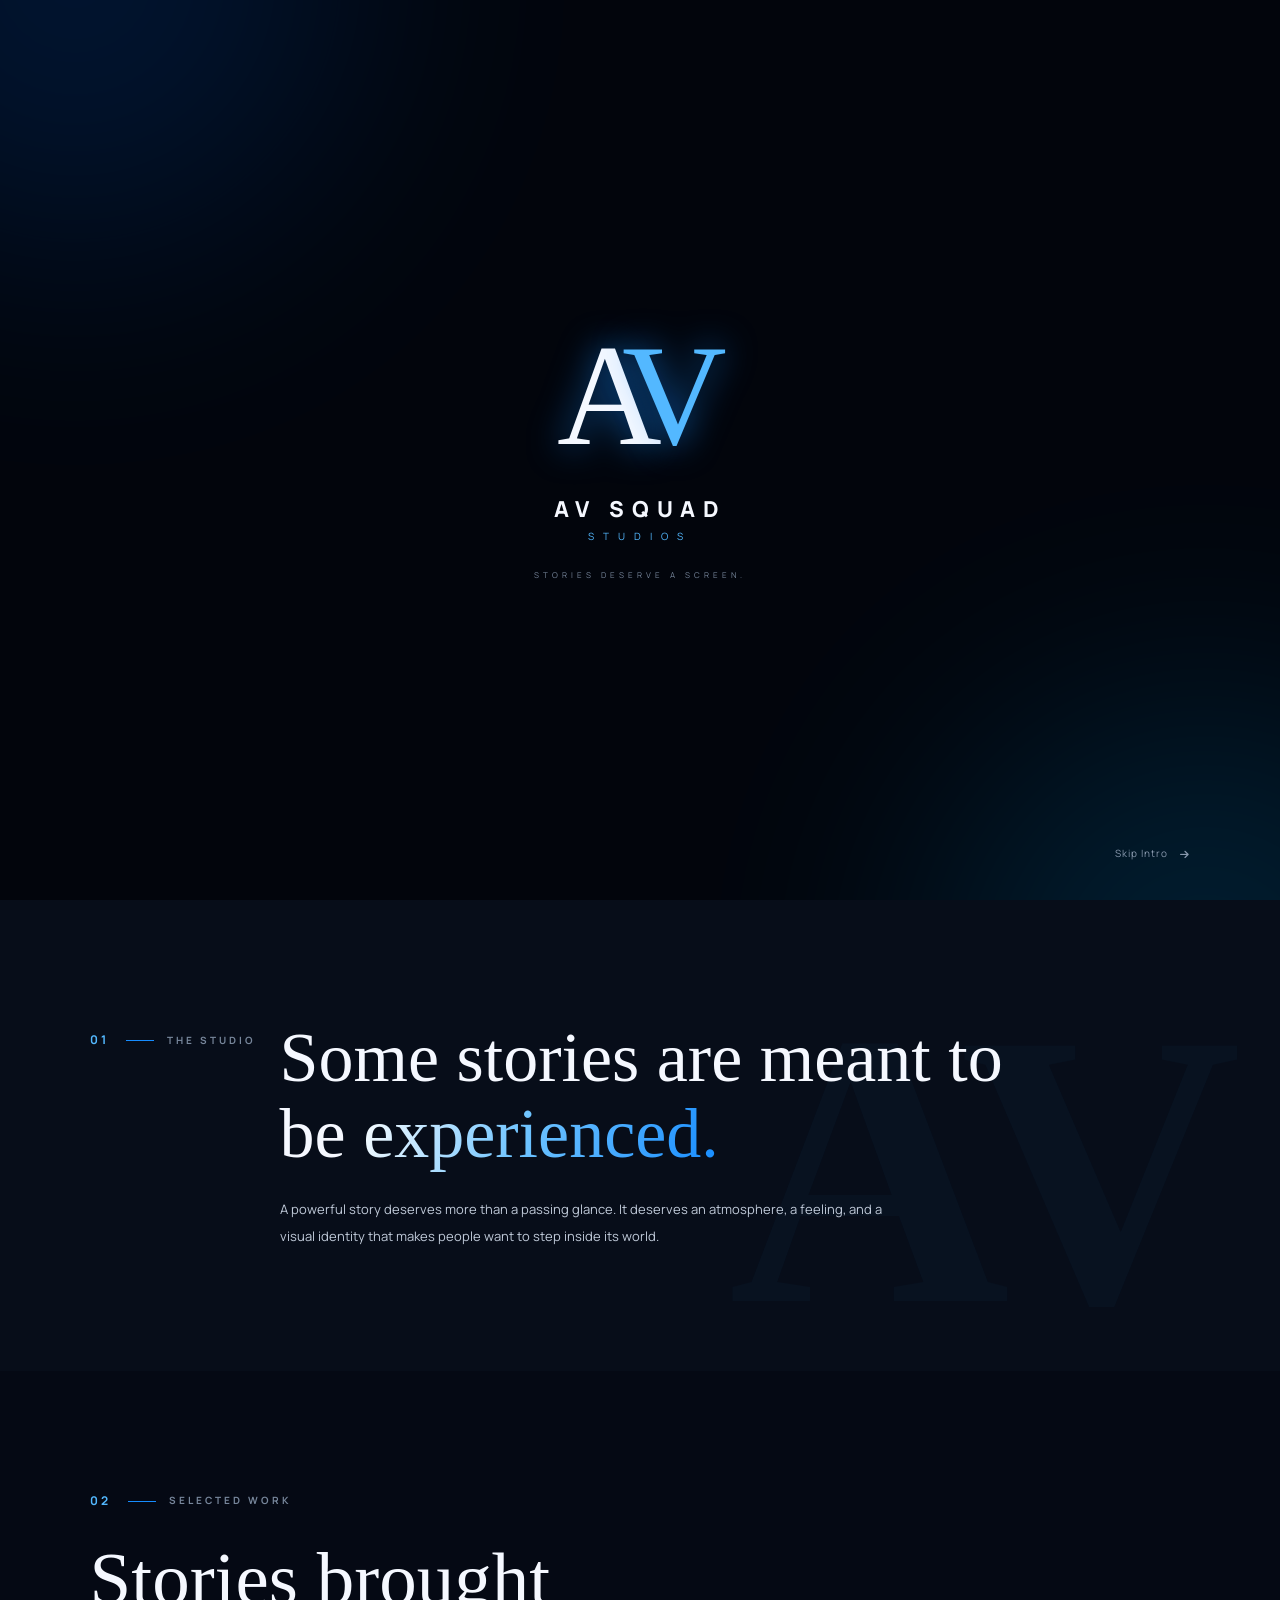
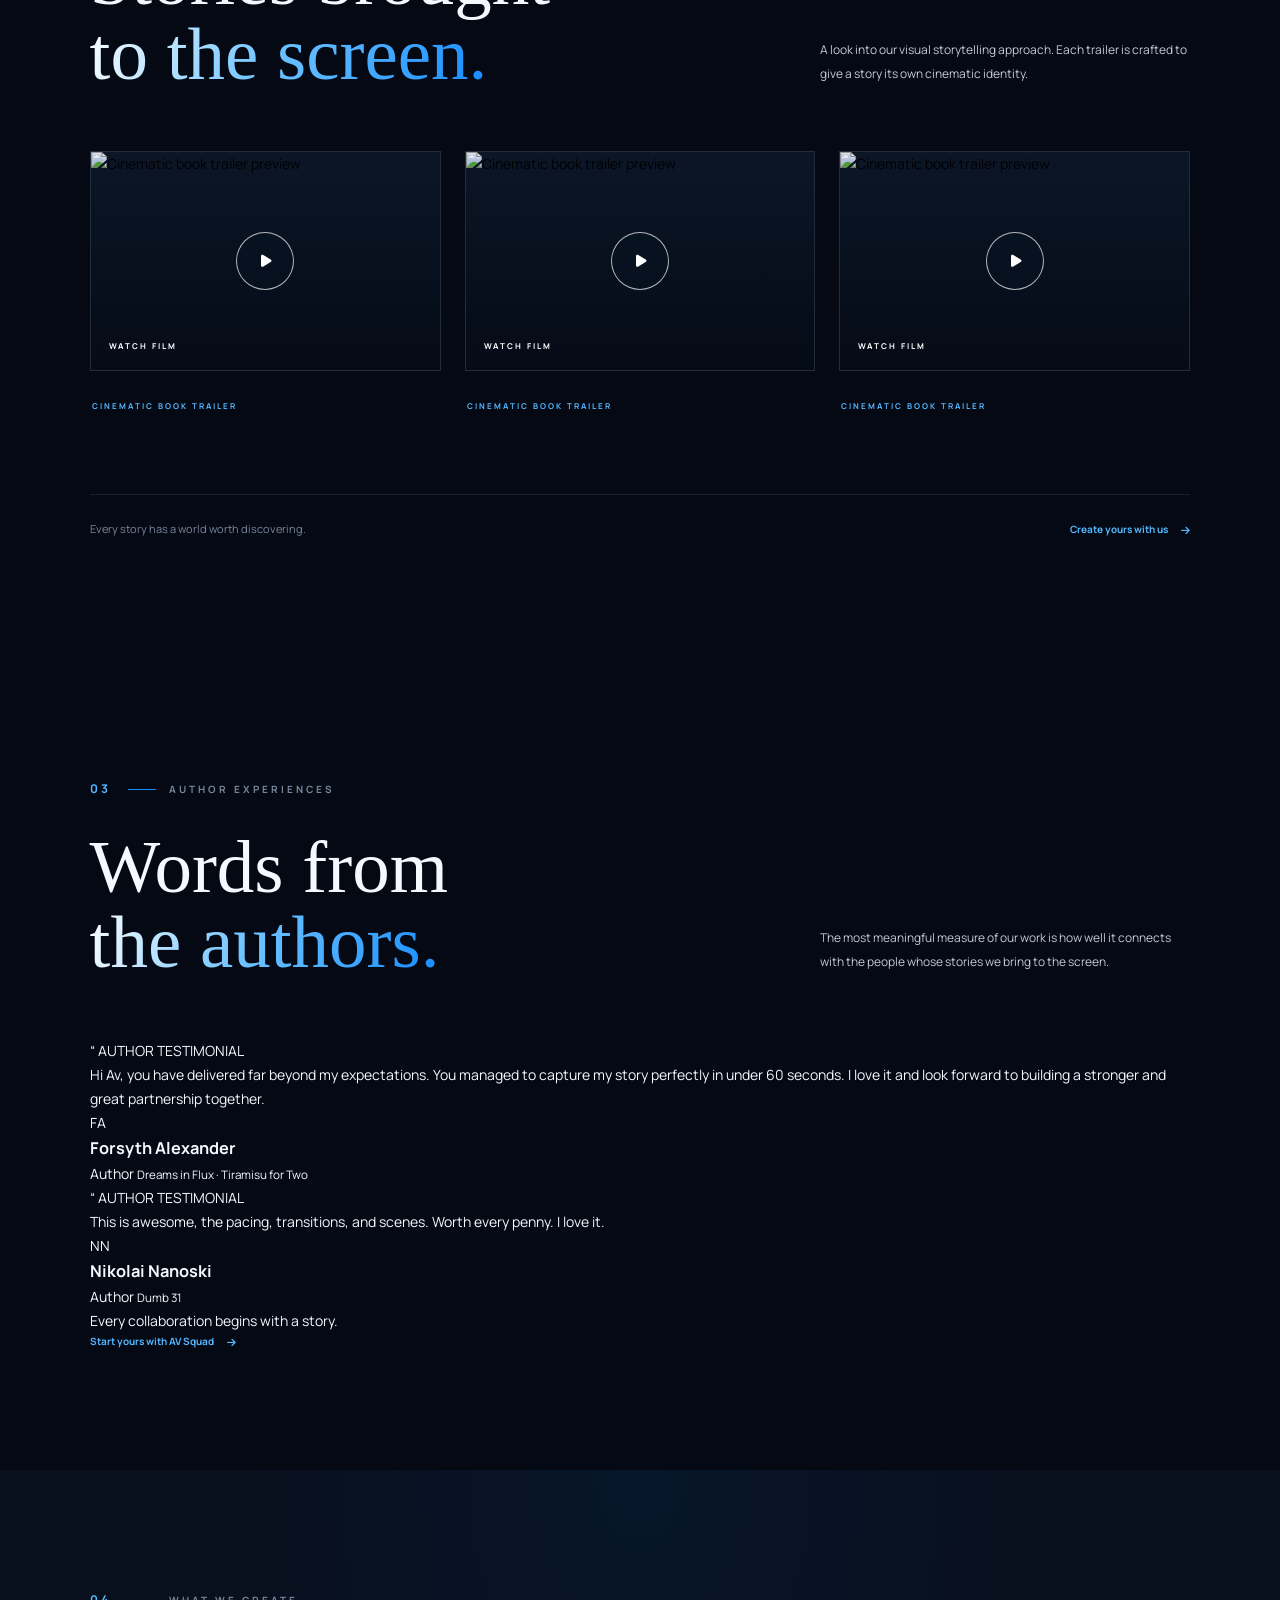
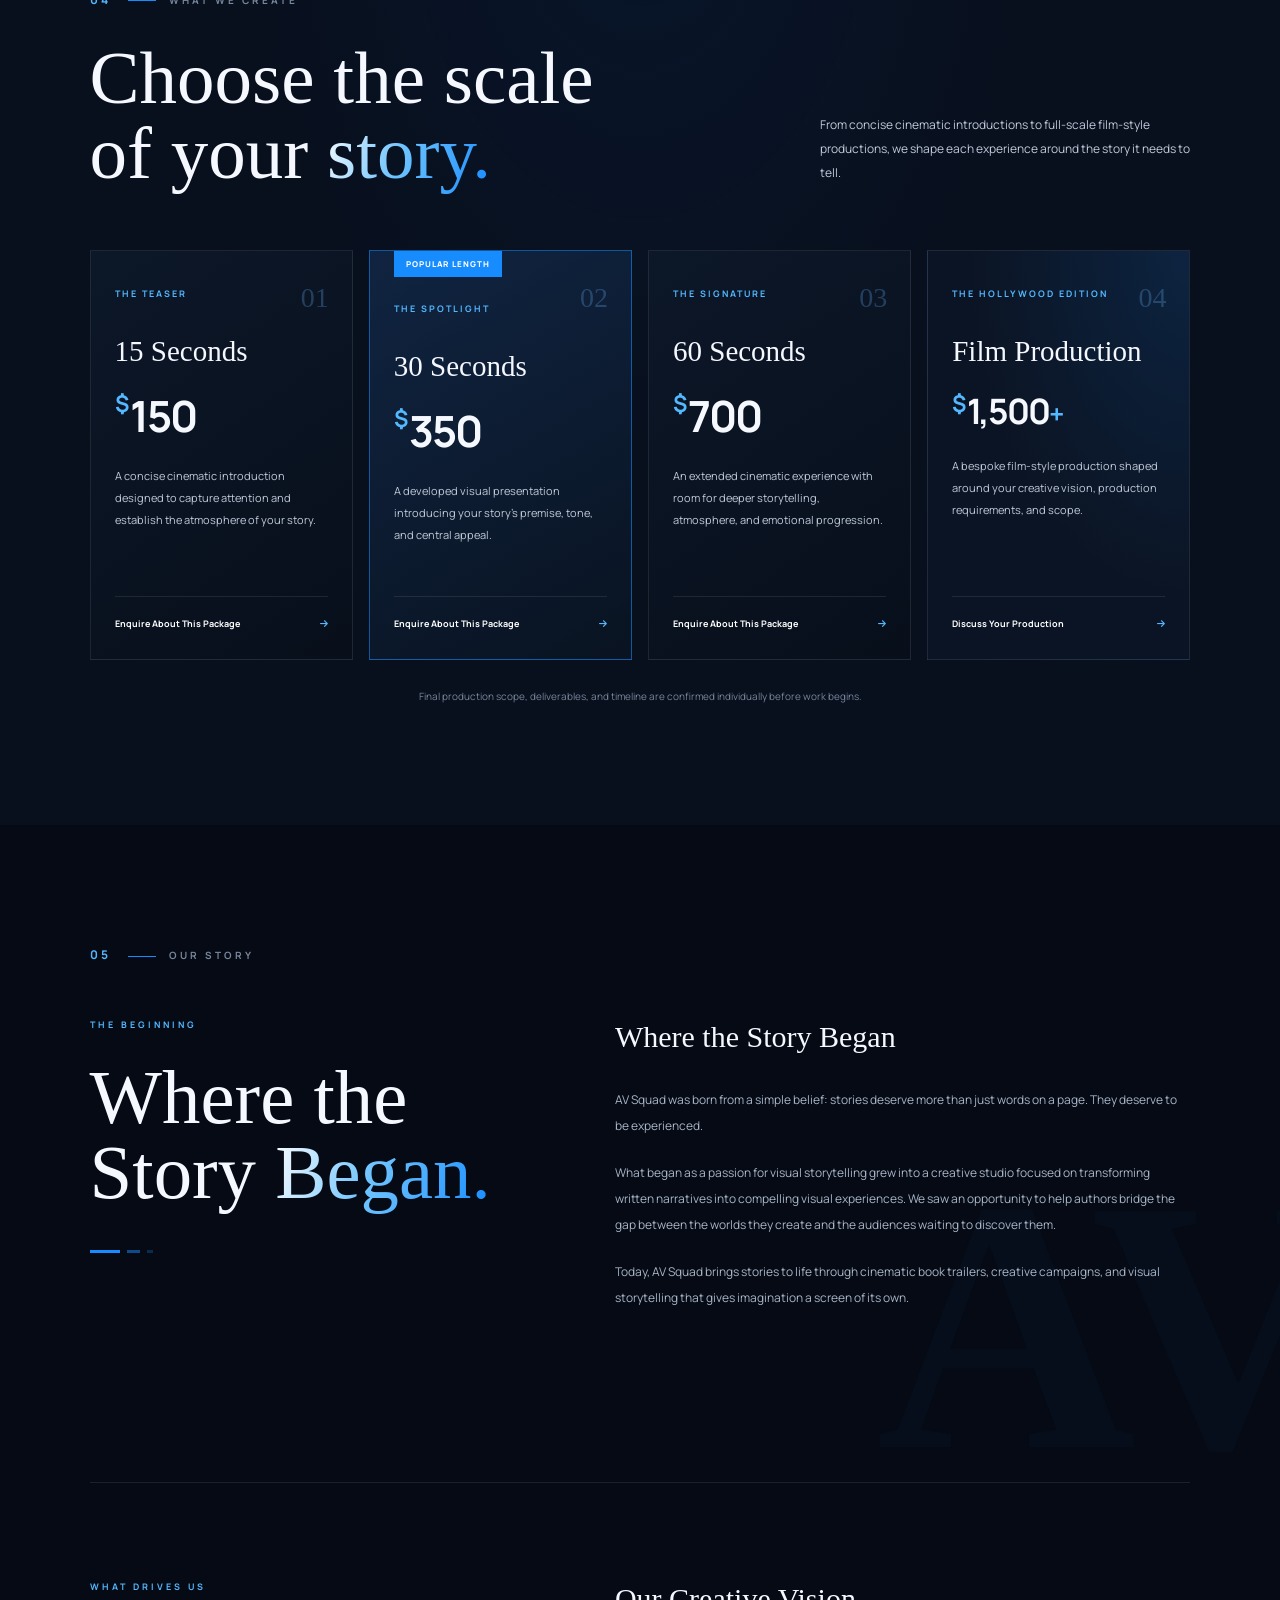
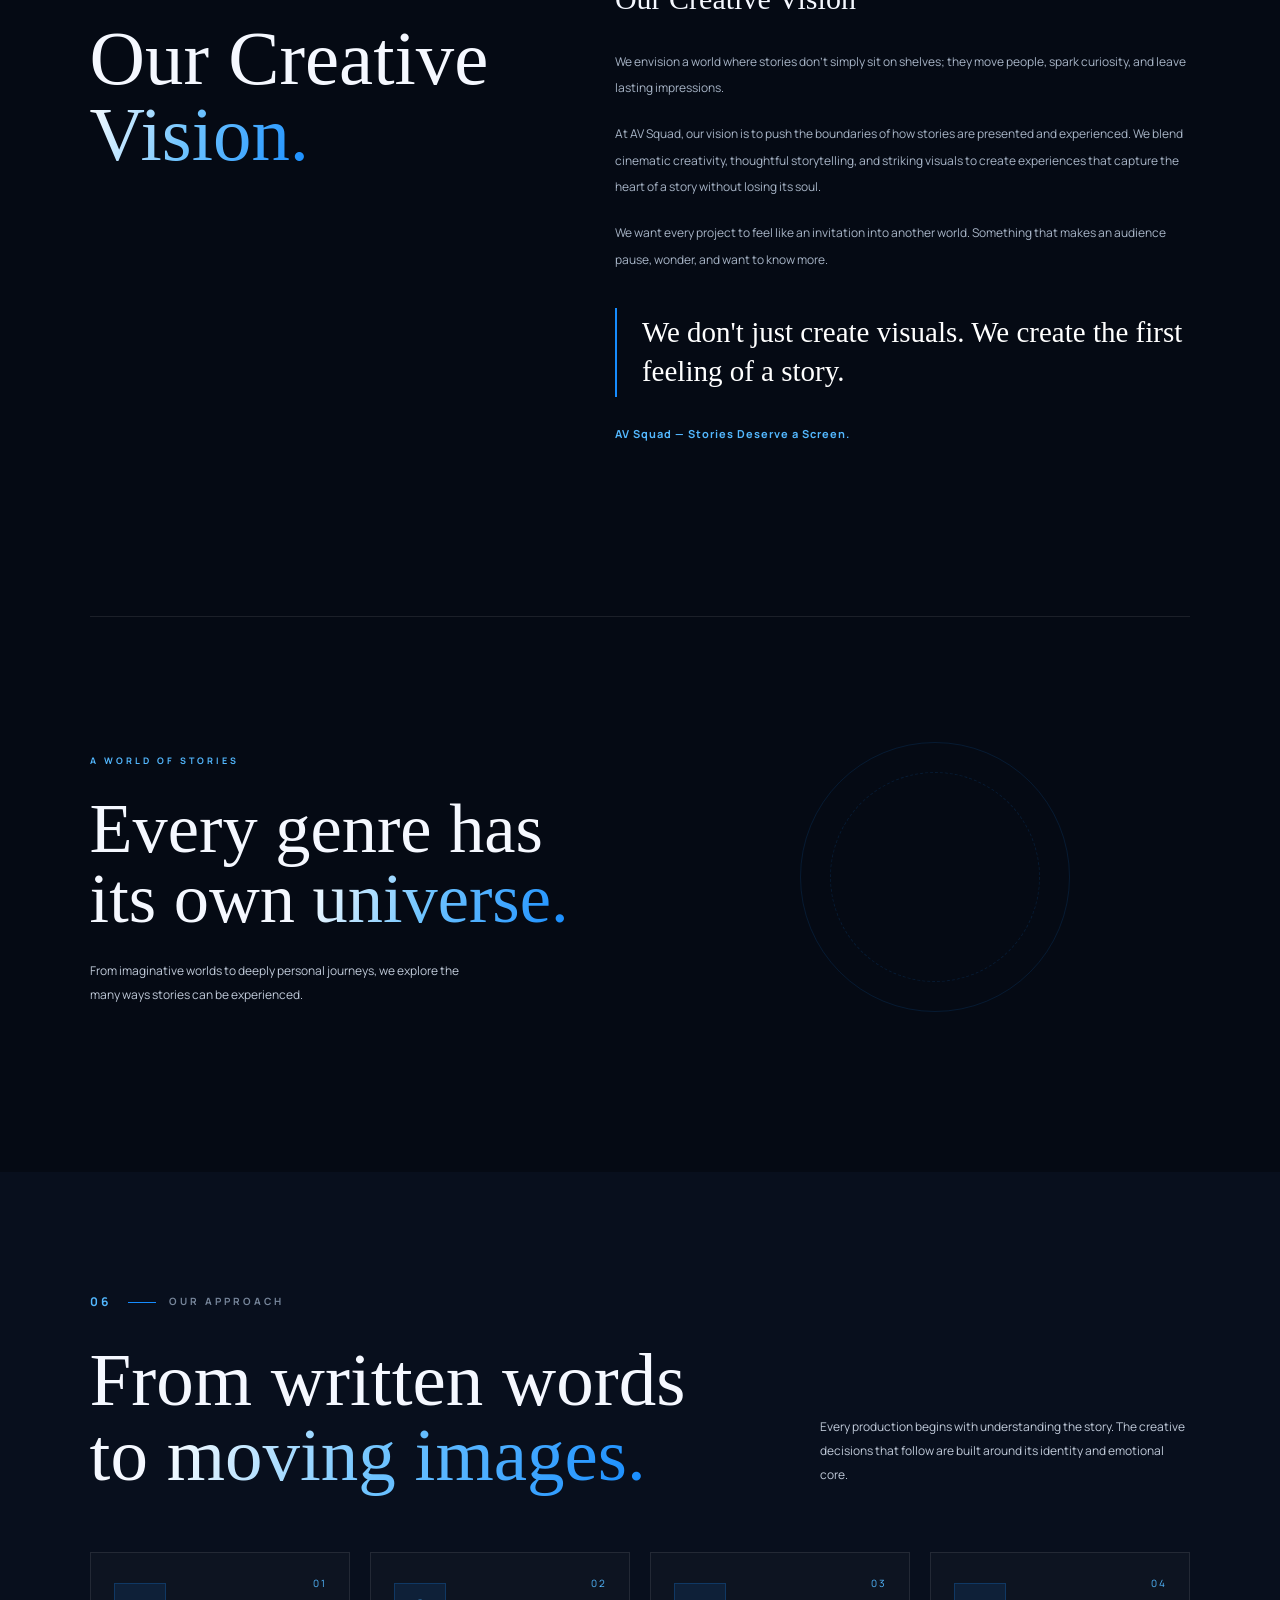
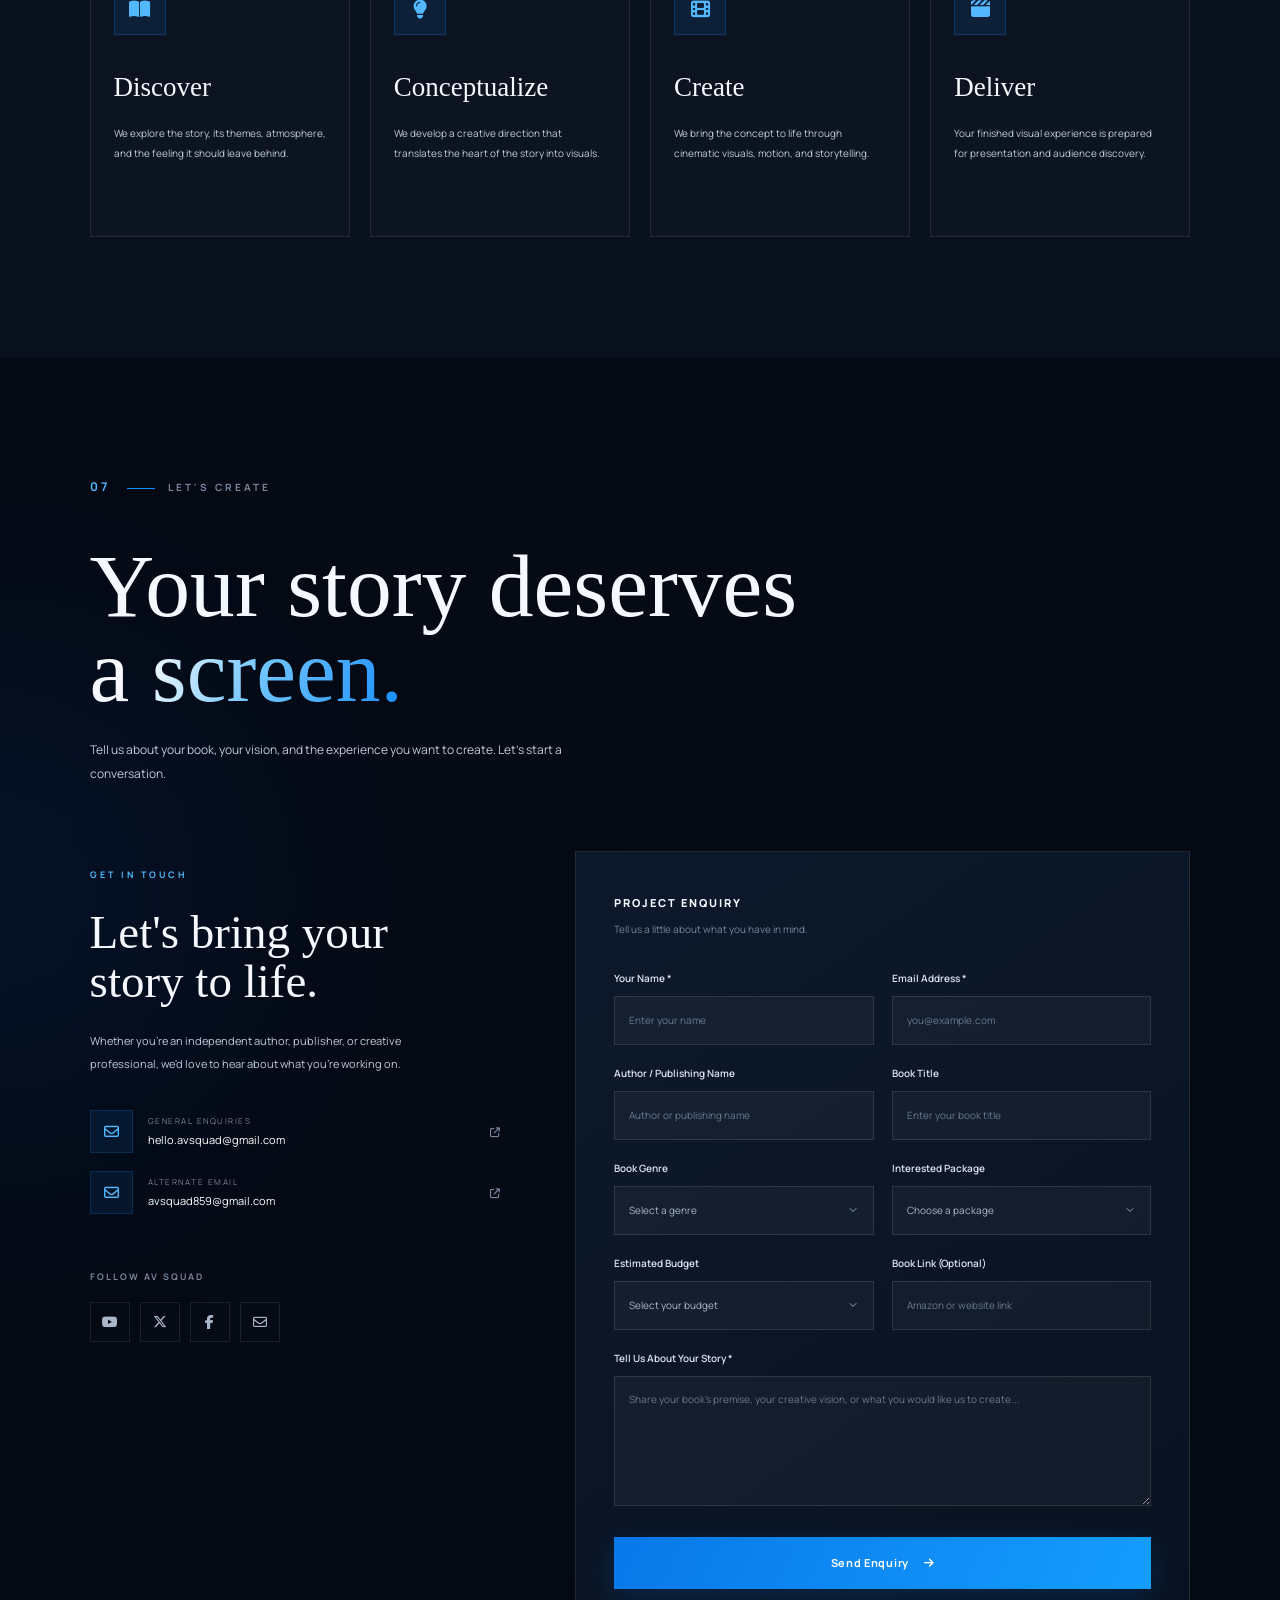
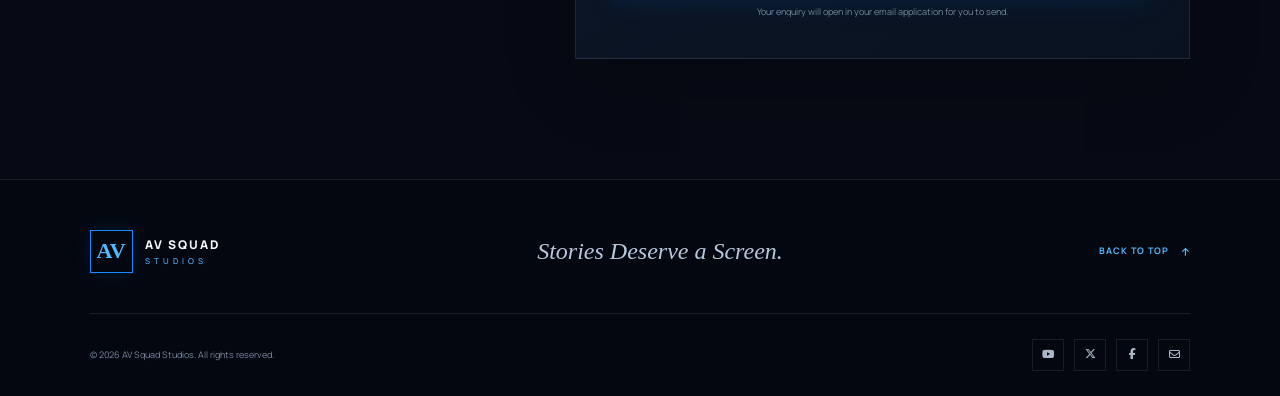
==== commit 2a6e75b0: "Update index.html" ====
--- a/index.html
+++ b/index.html
@@ -16,7 +16,6 @@
   <link href="https://fonts.googleapis.com/css2?family=Cormorant+Garamond:wght@400;500;600;700&family=Manrope:wght@300;400;500;600;700;800&display=swap" rel="stylesheet">
 
   <link rel="stylesheet" href="style.css">
-
   <link rel="stylesheet" href="https://cdnjs.cloudflare.com/ajax/libs/font-awesome/6.5.2/css/all.min.css">
 </head>
 
@@ -68,6 +67,7 @@
       <div class="nav-links" id="navLinks">
         <a href="#home" class="nav-link active">Home</a>
         <a href="#portfolio" class="nav-link">Portfolio</a>
+        <a href="#testimonials" class="nav-link">Testimonials</a>
         <a href="#services" class="nav-link">Services</a>
         <a href="#about" class="nav-link">About</a>
         <a href="#contact" class="nav-link nav-contact">Contact Us</a>
@@ -193,24 +193,10 @@
 
         <article class="portfolio-card reveal">
 
-          <button
-            class="portfolio-video"
-            type="button"
-            data-video="iNSDKsPJCbw"
-            aria-label="Play first cinematic trailer"
-          >
-            <img
-              src="https://img.youtube.com/vi/iNSDKsPJCbw/maxresdefault.jpg"
-              alt="Cinematic book trailer preview"
-              loading="lazy"
-            >
-
+          <button class="portfolio-video" type="button" data-video="iNSDKsPJCbw" aria-label="Play first cinematic trailer">
+            <img src="https://img.youtube.com/vi/iNSDKsPJCbw/maxresdefault.jpg" alt="Cinematic book trailer preview" loading="lazy">
             <span class="video-overlay"></span>
-
-            <span class="play-button">
-              <i class="fa-solid fa-play"></i>
-            </span>
-
+            <span class="play-button"><i class="fa-solid fa-play"></i></span>
             <span class="video-duration">WATCH FILM</span>
           </button>
 
@@ -224,24 +210,10 @@
 
         <article class="portfolio-card reveal">
 
-          <button
-            class="portfolio-video"
-            type="button"
-            data-video="Yyyj1-6nMOE"
-            aria-label="Play second cinematic trailer"
-          >
-            <img
-              src="https://img.youtube.com/vi/Yyyj1-6nMOE/maxresdefault.jpg"
-              alt="Cinematic book trailer preview"
-              loading="lazy"
-            >
-
+          <button class="portfolio-video" type="button" data-video="Yyyj1-6nMOE" aria-label="Play second cinematic trailer">
+            <img src="https://img.youtube.com/vi/Yyyj1-6nMOE/maxresdefault.jpg" alt="Cinematic book trailer preview" loading="lazy">
             <span class="video-overlay"></span>
-
-            <span class="play-button">
-              <i class="fa-solid fa-play"></i>
-            </span>
-
+            <span class="play-button"><i class="fa-solid fa-play"></i></span>
             <span class="video-duration">WATCH FILM</span>
           </button>
 
@@ -255,24 +227,10 @@
 
         <article class="portfolio-card reveal">
 
-          <button
-            class="portfolio-video"
-            type="button"
-            data-video="WLv_fghdjKw"
-            aria-label="Play third cinematic trailer"
-          >
-            <img
-              src="https://img.youtube.com/vi/WLv_fghdjKw/maxresdefault.jpg"
-              alt="Cinematic book trailer preview"
-              loading="lazy"
-            >
-
+          <button class="portfolio-video" type="button" data-video="WLv_fghdjKw" aria-label="Play third cinematic trailer">
+            <img src="https://img.youtube.com/vi/WLv_fghdjKw/maxresdefault.jpg" alt="Cinematic book trailer preview" loading="lazy">
             <span class="video-overlay"></span>
-
-            <span class="play-button">
-              <i class="fa-solid fa-play"></i>
-            </span>
-
+            <span class="play-button"><i class="fa-solid fa-play"></i></span>
             <span class="video-duration">WATCH FILM</span>
           </button>
 
@@ -319,14 +277,114 @@
     </div>
 
 
-    <!-- SERVICES -->
-
-    <section class="services-section section-padding" id="services">
+    <!-- TESTIMONIALS -->
+
+    <section class="testimonials-section section-padding" id="testimonials">
 
       <div class="section-heading reveal">
 
         <div class="section-label">
           <span>03</span>
+          <span>AUTHOR EXPERIENCES</span>
+        </div>
+
+        <div class="section-heading-row">
+          <div>
+            <h2>Words from<br><span class="gradient-text">the authors.</span></h2>
+          </div>
+
+          <p>
+            The most meaningful measure of our work is how well
+            it connects with the people whose stories we bring
+            to the screen.
+          </p>
+        </div>
+
+      </div>
+
+
+      <div class="testimonials-grid">
+
+        <!-- FORSYTH ALEXANDER -->
+
+        <article class="testimonial-card reveal">
+
+          <div class="testimonial-top">
+            <span class="testimonial-quote-mark">“</span>
+            <span class="testimonial-label">AUTHOR TESTIMONIAL</span>
+          </div>
+
+          <p class="testimonial-quote">
+            Hi Av, you have delivered far beyond my expectations.
+            You managed to capture my story perfectly in under
+            60 seconds. I love it and look forward to building a
+            stronger and great partnership together.
+          </p>
+
+          <div class="testimonial-author">
+
+            <div class="author-monogram">FA</div>
+
+            <div class="author-details">
+              <h3>Forsyth Alexander</h3>
+              <span>Author</span>
+              <small>Dreams in Flux · Tiramisu for Two</small>
+            </div>
+
+          </div>
+
+        </article>
+
+
+        <!-- NIKOLAI NANOSKI -->
+
+        <article class="testimonial-card reveal">
+
+          <div class="testimonial-top">
+            <span class="testimonial-quote-mark">“</span>
+            <span class="testimonial-label">AUTHOR TESTIMONIAL</span>
+          </div>
+
+          <p class="testimonial-quote">
+            This is awesome, the pacing, transitions, and scenes.
+            Worth every penny. I love it.
+          </p>
+
+          <div class="testimonial-author">
+
+            <div class="author-monogram">NN</div>
+
+            <div class="author-details">
+              <h3>Nikolai Nanoski</h3>
+              <span>Author</span>
+              <small>Dumb 31</small>
+            </div>
+
+          </div>
+
+        </article>
+
+      </div>
+
+      <div class="testimonials-footer reveal">
+        <p>Every collaboration begins with a story.</p>
+        <a href="#contact" class="text-link">
+          Start yours with AV Squad
+          <i class="fa-solid fa-arrow-right"></i>
+        </a>
+      </div>
+
+    </section>
+
+
+    <!-- SERVICES -->
+
+    <section class="services-section section-padding" id="services">
+
+      <div class="section-heading reveal">
+
+        <div class="section-label">
+          <span>04</span>
           <span>WHAT WE CREATE</span>
         </div>
 
@@ -348,10 +406,8 @@
       <div class="pricing-grid">
 
         <article class="pricing-card reveal">
-
           <span class="package-number">01</span>
           <span class="package-type">THE TEASER</span>
-
           <h3>15 Seconds</h3>
 
           <div class="package-price">
@@ -367,16 +423,13 @@
             Enquire About This Package
             <i class="fa-solid fa-arrow-right"></i>
           </a>
-
         </article>
 
 
         <article class="pricing-card pricing-featured reveal">
-
           <span class="featured-label">POPULAR LENGTH</span>
           <span class="package-number">02</span>
           <span class="package-type">THE SPOTLIGHT</span>
-
           <h3>30 Seconds</h3>
 
           <div class="package-price">
@@ -392,15 +445,12 @@
             Enquire About This Package
             <i class="fa-solid fa-arrow-right"></i>
           </a>
-
         </article>
 
 
         <article class="pricing-card reveal">
-
           <span class="package-number">03</span>
           <span class="package-type">THE SIGNATURE</span>
-
           <h3>60 Seconds</h3>
 
           <div class="package-price">
@@ -416,15 +466,12 @@
             Enquire About This Package
             <i class="fa-solid fa-arrow-right"></i>
           </a>
-
         </article>
 
 
         <article class="pricing-card pricing-hollywood reveal">
-
           <span class="package-number">04</span>
           <span class="package-type">THE HOLLYWOOD EDITION</span>
-
           <h3>Film Production</h3>
 
           <div class="package-price package-custom">
@@ -440,7 +487,6 @@
             Discuss Your Production
             <i class="fa-solid fa-arrow-right"></i>
           </a>
-
         </article>
 
       </div>
@@ -460,7 +506,7 @@
       <div class="about-background-mark">AV</div>
 
       <div class="section-label reveal">
-        <span>04</span>
+        <span>05</span>
         <span>OUR STORY</span>
       </div>
 
@@ -586,7 +632,7 @@
       <div class="section-heading reveal">
 
         <div class="section-label">
-          <span>05</span>
+          <span>06</span>
           <span>OUR APPROACH</span>
         </div>
 
@@ -645,7 +691,7 @@
       <div class="contact-background-glow"></div>
 
       <div class="section-label reveal">
-        <span>06</span>
+        <span>07</span>
         <span>LET'S CREATE</span>
       </div>
 
@@ -701,26 +747,19 @@
 
             <div class="social-links">
 
-              <a href="https://www.youtube.com/@AVSQUADSTUDIOS"
-                 target="_blank" rel="noopener noreferrer"
-                 aria-label="YouTube">
+              <a href="https://www.youtube.com/@AVSQUADSTUDIOS" target="_blank" rel="noopener noreferrer" aria-label="YouTube">
                 <i class="fa-brands fa-youtube"></i>
               </a>
 
-              <a href="https://x.com/avsquadstudios"
-                 target="_blank" rel="noopener noreferrer"
-                 aria-label="X">
+              <a href="https://x.com/avsquadstudios" target="_blank" rel="noopener noreferrer" aria-label="X">
                 <i class="fa-brands fa-x-twitter"></i>
               </a>
 
-              <a href="https://www.facebook.com/avsquad"
-                 target="_blank" rel="noopener noreferrer"
-                 aria-label="Facebook">
+              <a href="https://www.facebook.com/avsquad" target="_blank" rel="noopener noreferrer" aria-label="Facebook">
                 <i class="fa-brands fa-facebook-f"></i>
               </a>
 
-              <a href="mailto:hello.avsquad@gmail.com"
-                 aria-label="Email AV Squad">
+              <a href="mailto:hello.avsquad@gmail.com" aria-label="Email AV Squad">
                 <i class="fa-regular fa-envelope"></i>
               </a>
 
@@ -899,18 +938,15 @@
 
       <div class="footer-socials">
 
-        <a href="https://www.youtube.com/@AVSQUADSTUDIOS"
-           target="_blank" rel="noopener noreferrer" aria-label="YouTube">
+        <a href="https://www.youtube.com/@AVSQUADSTUDIOS" target="_blank" rel="noopener noreferrer" aria-label="YouTube">
           <i class="fa-brands fa-youtube"></i>
         </a>
 
-        <a href="https://x.com/avsquadstudios"
-           target="_blank" rel="noopener noreferrer" aria-label="X">
+        <a href="https://x.com/avsquadstudios" target="_blank" rel="noopener noreferrer" aria-label="X">
           <i class="fa-brands fa-x-twitter"></i>
         </a>
 
-        <a href="https://www.facebook.com/avsquad"
-           target="_blank" rel="noopener noreferrer" aria-label="Facebook">
+        <a href="https://www.facebook.com/avsquad" target="_blank" rel="noopener noreferrer" aria-label="Facebook">
           <i class="fa-brands fa-facebook-f"></i>
         </a>
 
--- a/style.css
+++ b/style.css
@@ -1,25 +1,37 @@
 
-/* =========================================================
-   AV SQUAD STUDIOS — COMPLETE WEBSITE STYLES
-   Cinematic • Premium • Deep Blue • Responsive
-========================================================= */
-
-@import url('https://fonts.googleapis.com/css2?family=DM+Sans:wght@400;500;600;700&family=Manrope:wght@400;500;600;700;800&display=swap');
+/* =========================================
+   AV SQUAD STUDIOS
+   CINEMATIC WEBSITE STYLESHEET
+========================================= */
+
+/* ---------- ROOT ---------- */
 
 :root {
   --bg: #050914;
-  --bg-soft: #091326;
-  --panel: rgba(13, 29, 54, 0.72);
-  --panel-strong: rgba(11, 24, 46, 0.94);
-  --blue: #176bff;
-  --blue-light: #58a6ff;
-  --cyan: #65e4ff;
+  --bg-deep: #03060d;
+  --bg-card: #0b1424;
+  --bg-card-light: #101d31;
+
+  --blue: #168cff;
+  --blue-light: #53b8ff;
+  --blue-glow: rgba(22, 140, 255, 0.35);
+
   --white: #f5f8ff;
-  --muted: #9aaac4;
-  --line: rgba(128, 176, 255, 0.16);
-  --radius: 20px;
-  --max-width: 1200px;
-}
+  --text: #c0cad9;
+  --muted: #77869b;
+
+  --border: rgba(255, 255, 255, 0.09);
+  --border-blue: rgba(22, 140, 255, 0.35);
+
+  --heading-font: "Cormorant Garamond", serif;
+  --body-font: "Manrope", sans-serif;
+
+  --container: 1200px;
+  --transition: 0.35s ease;
+}
+
+
+/* ---------- RESET ---------- */
 
 * {
   margin: 0;
@@ -29,42 +41,20 @@
 
 html {
   scroll-behavior: smooth;
-  scroll-padding-top: 90px;
+  scroll-padding-top: 95px;
 }
 
 body {
-  min-height: 100vh;
-  overflow-x: hidden;
   background: var(--bg);
   color: var(--white);
-  font-family: 'DM Sans', sans-serif;
-  line-height: 1.65;
-}
-
-body::before {
-  content: "";
-  position: fixed;
-  inset: 0;
-  z-index: -3;
-  pointer-events: none;
-  background:
-    radial-gradient(ellipse at 15% 15%, rgba(16, 82, 190, .20), transparent 38%),
-    radial-gradient(ellipse at 85% 40%, rgba(0, 167, 255, .12), transparent 34%),
-    radial-gradient(ellipse at 50% 100%, rgba(20, 67, 160, .18), transparent 40%),
-    linear-gradient(145deg, #050914 0%, #071326 48%, #030711 100%);
-}
-
-body::after {
-  content: "";
-  position: fixed;
-  inset: 0;
-  z-index: -2;
-  pointer-events: none;
-  opacity: .15;
-  background-image:
-    linear-gradient(rgba(110, 165, 255, .035) 1px, transparent 1px),
-    linear-gradient(90deg, rgba(110, 165, 255, .035) 1px, transparent 1px);
-  background-size: 70px 70px;
+  font-family: var(--body-font);
+  font-size: 14px;
+  line-height: 1.7;
+  overflow-x: hidden;
+}
+
+body.modal-open {
+  overflow: hidden;
 }
 
 a {
@@ -74,7 +64,8 @@
 
 button,
 input,
-textarea {
+textarea,
+select {
   font: inherit;
 }
 
@@ -82,1241 +73,2171 @@
   cursor: pointer;
 }
 
-img,
-video,
-iframe {
+img {
+  display: block;
   max-width: 100%;
 }
 
-.container {
-  width: min(var(--max-width), calc(100% - 48px));
-  margin-inline: auto;
-}
-
-.section {
+::selection {
+  background: var(--blue);
+  color: white;
+}
+
+::-webkit-scrollbar {
+  width: 7px;
+}
+
+::-webkit-scrollbar-track {
+  background: var(--bg-deep);
+}
+
+::-webkit-scrollbar-thumb {
+  background: #174a79;
+  border-radius: 20px;
+}
+
+::-webkit-scrollbar-thumb:hover {
+  background: var(--blue);
+}
+
+
+/* ---------- GLOBAL UTILITIES ---------- */
+
+.section-padding {
+  padding: 120px 7%;
   position: relative;
-  padding: 110px 0;
-}
-
-.section-heading {
-  max-width: 720px;
-  margin: 0 auto 55px;
-  text-align: center;
-}
-
-.eyebrow {
-  display: inline-flex;
-  align-items: center;
-  gap: 10px;
-  color: var(--cyan);
-  font-size: .75rem;
-  font-weight: 700;
-  letter-spacing: .22em;
-  text-transform: uppercase;
-  margin-bottom: 16px;
-}
-
-.eyebrow::before,
-.eyebrow::after {
-  content: "";
-  width: 24px;
-  height: 1px;
-  background: var(--cyan);
-  opacity: .65;
-}
-
-.section-heading h2 {
-  font-family: 'Manrope', sans-serif;
-  font-size: clamp(2rem, 5vw, 3.5rem);
-  line-height: 1.12;
-  letter-spacing: -.045em;
-  margin-bottom: 18px;
-}
-
-.section-heading p {
-  color: var(--muted);
-  font-size: 1rem;
-  max-width: 610px;
-  margin: auto;
 }
 
 .gradient-text {
-  background: linear-gradient(100deg, #fff 5%, #8ecaff 50%, #3d83ff 100%);
+  background: linear-gradient(
+    110deg,
+    #ffffff 0%,
+    #6fc4ff 45%,
+    #168cff 100%
+  );
   -webkit-background-clip: text;
   background-clip: text;
   color: transparent;
 }
 
-/* =========================================================
-   CINEMATIC INTRO
-========================================================= */
+.eyebrow,
+.about-kicker,
+.section-label,
+.package-type,
+.portfolio-category,
+.contact-small-heading {
+  letter-spacing: 3px;
+  font-size: 10px;
+  font-weight: 700;
+}
+
+.section-label {
+  display: flex;
+  align-items: center;
+  gap: 17px;
+  color: var(--muted);
+  margin-bottom: 45px;
+}
+
+.section-label span:first-child {
+  color: var(--blue-light);
+  font-size: 12px;
+}
+
+.section-label span:last-child {
+  position: relative;
+}
+
+.section-label span:last-child::before {
+  content: "";
+  width: 28px;
+  height: 1px;
+  background: var(--blue);
+  display: inline-block;
+  vertical-align: middle;
+  margin-right: 13px;
+}
+
+
+/* ---------- BUTTONS ---------- */
+
+.btn {
+  min-height: 52px;
+  padding: 0 25px;
+  display: inline-flex;
+  align-items: center;
+  justify-content: center;
+  gap: 15px;
+  font-size: 11px;
+  font-weight: 700;
+  letter-spacing: 0.7px;
+  border: 1px solid transparent;
+  transition: var(--transition);
+}
+
+.btn-primary {
+  color: white;
+  background: linear-gradient(115deg, #0878e8, #159dff);
+  box-shadow: 0 8px 30px rgba(0, 125, 255, 0.18);
+}
+
+.btn-primary:hover {
+  transform: translateY(-4px);
+  box-shadow: 0 12px 35px rgba(0, 125, 255, 0.35);
+}
+
+.btn-outline {
+  border-color: rgba(255, 255, 255, 0.23);
+  color: white;
+  background: rgba(255, 255, 255, 0.02);
+}
+
+.btn-outline:hover {
+  border-color: var(--blue);
+  background: rgba(22, 140, 255, 0.1);
+  transform: translateY(-4px);
+}
+
+
+/* =========================================
+   INTRO ANIMATION
+========================================= */
 
 .intro-screen {
   position: fixed;
   inset: 0;
-  z-index: 10000;
+  z-index: 9999;
+  background: #02050c;
+  display: flex;
+  align-items: center;
+  justify-content: center;
+  overflow: hidden;
+  transition:
+    opacity 1s ease,
+    visibility 1s ease;
+}
+
+.intro-screen.intro-hidden {
+  opacity: 0;
+  visibility: hidden;
+  pointer-events: none;
+}
+
+.intro-content {
+  text-align: center;
+  position: relative;
+  z-index: 2;
+  animation: introContent 1.2s ease both;
+}
+
+.intro-monogram {
+  position: relative;
+  width: 220px;
+  height: 155px;
+  margin: 0 auto 18px;
+  display: flex;
+  justify-content: center;
+  align-items: center;
+  font-family: var(--heading-font);
+  font-size: 145px;
+  font-weight: 500;
+  line-height: 1;
+}
+
+.intro-a,
+.intro-v {
+  position: absolute;
+  opacity: 0;
+  animation: letterAppear 1.2s ease forwards;
+  text-shadow: 0 0 35px rgba(22, 140, 255, 0.7);
+}
+
+.intro-a {
+  left: 27px;
+  color: #f4f8ff;
+  transform: translateX(-55px);
+  animation-delay: 0.3s;
+}
+
+.intro-v {
+  right: 23px;
+  color: var(--blue-light);
+  transform: translateX(55px);
+  animation-delay: 0.9s;
+}
+
+.intro-brand {
+  display: flex;
+  flex-direction: column;
+  gap: 0;
+  letter-spacing: 8px;
+  font-size: 22px;
+  font-weight: 800;
+  animation: fadeUp 1s ease 1.5s both;
+}
+
+.intro-studios {
+  font-size: 10px;
+  font-weight: 400;
+  letter-spacing: 9px;
+  color: var(--blue-light);
+}
+
+.intro-content p {
+  font-size: 8px;
+  color: var(--muted);
+  letter-spacing: 4px;
+  margin-top: 23px;
+  animation: fadeUp 1s ease 1.9s both;
+}
+
+.intro-light {
+  position: absolute;
+  width: 550px;
+  height: 550px;
+  border-radius: 50%;
+  filter: blur(130px);
+  opacity: 0.15;
+  pointer-events: none;
+}
+
+.intro-light-one {
+  background: #006eff;
+  top: -300px;
+  left: -200px;
+  animation: lightDrift 7s ease-in-out infinite alternate;
+}
+
+.intro-light-two {
+  background: #00aaff;
+  bottom: -350px;
+  right: -200px;
+  animation: lightDrift 8s ease-in-out infinite alternate-reverse;
+}
+
+.intro-skip {
+  position: absolute;
+  bottom: 38px;
+  right: 7%;
+  color: #8999ae;
+  background: transparent;
+  border: none;
+  font-size: 10px;
+  letter-spacing: 1px;
+  display: flex;
+  align-items: center;
+  gap: 12px;
+  transition: var(--transition);
+}
+
+.intro-skip:hover {
+  color: white;
+}
+
+@keyframes letterAppear {
+  0% {
+    opacity: 0;
+    transform: translateX(0) scale(0.7);
+  }
+  60% {
+    opacity: 1;
+  }
+  100% {
+    opacity: 1;
+    transform: translateX(0) scale(1);
+  }
+}
+
+@keyframes introContent {
+  from {
+    opacity: 0;
+    transform: scale(0.9);
+  }
+  to {
+    opacity: 1;
+    transform: scale(1);
+  }
+}
+
+@keyframes lightDrift {
+  from {
+    transform: translate(0, 0);
+  }
+  to {
+    transform: translate(100px, 70px);
+  }
+}
+
+@keyframes fadeUp {
+  from {
+    opacity: 0;
+    transform: translateY(20px);
+  }
+  to {
+    opacity: 1;
+    transform: translateY(0);
+  }
+}
+
+
+/* =========================================
+   HEADER / NAVIGATION
+========================================= */
+
+.site-header {
+  position: fixed;
+  top: 0;
+  left: 0;
+  width: 100%;
+  z-index: 1000;
+  padding: 0 7%;
+  background: rgba(5, 9, 20, 0.82);
+  border-bottom: 1px solid rgba(255, 255, 255, 0.05);
+  backdrop-filter: blur(20px);
+  -webkit-backdrop-filter: blur(20px);
+  transition: var(--transition);
+}
+
+.site-header.scrolled {
+  background: rgba(3, 7, 16, 0.96);
+  box-shadow: 0 8px 30px rgba(0, 0, 0, 0.2);
+}
+
+.navbar {
+  max-width: var(--container);
+  min-height: 83px;
+  margin: auto;
+  display: flex;
+  align-items: center;
+  justify-content: space-between;
+}
+
+.brand-logo {
+  display: flex;
+  align-items: center;
+  gap: 12px;
+}
+
+.brand-mark {
+  width: 43px;
+  height: 43px;
+  border: 1px solid var(--blue);
+  display: grid;
+  place-items: center;
+  font-family: var(--heading-font);
+  font-size: 22px;
+  font-weight: 700;
+  color: var(--blue-light);
+  box-shadow: 0 0 20px rgba(22, 140, 255, 0.13);
+}
+
+.brand-name {
+  font-size: 12px;
+  font-weight: 800;
+  letter-spacing: 2px;
+  line-height: 1.25;
+}
+
+.brand-name small {
+  display: block;
+  font-size: 8px;
+  color: var(--blue-light);
+  font-weight: 500;
+  letter-spacing: 4px;
+  margin-top: 4px;
+}
+
+.nav-links {
+  display: flex;
+  align-items: center;
+  gap: 36px;
+}
+
+.nav-link {
+  color: #9aa9bc;
+  font-size: 10px;
+  font-weight: 600;
+  position: relative;
+  transition: var(--transition);
+}
+
+.nav-link::after {
+  content: "";
+  position: absolute;
+  bottom: -9px;
+  left: 0;
+  width: 0;
+  height: 2px;
+  background: var(--blue);
+  transition: var(--transition);
+}
+
+.nav-link:hover,
+.nav-link.active {
+  color: white;
+}
+
+.nav-link:hover::after,
+.nav-link.active::after {
+  width: 100%;
+}
+
+.nav-contact {
+  border: 1px solid var(--border-blue);
+  padding: 12px 19px;
+  color: white;
+}
+
+.nav-contact::after {
+  display: none;
+}
+
+.nav-contact:hover {
+  background: var(--blue);
+  border-color: var(--blue);
+}
+
+.menu-toggle {
+  display: none;
+  border: 0;
+  background: transparent;
+  color: white;
+  font-size: 22px;
+}
+
+
+/* =========================================
+   HERO
+========================================= */
+
+.hero-section {
+  min-height: 850px;
+  min-height: 100svh;
+  position: relative;
+  display: flex;
+  align-items: center;
+  padding: 150px 7% 100px;
+  overflow: hidden;
+  background:
+    radial-gradient(ellipse at 80% 45%, rgba(0, 83, 160, 0.12), transparent 42%),
+    linear-gradient(120deg, #050914 0%, #071020 55%, #040916 100%);
+}
+
+.hero-background {
+  position: absolute;
+  inset: 0;
+  overflow: hidden;
+}
+
+.hero-grid {
+  position: absolute;
+  inset: 0;
+  opacity: 0.15;
+  background-image:
+    linear-gradient(rgba(65, 146, 220, 0.08) 1px, transparent 1px),
+    linear-gradient(90deg, rgba(65, 146, 220, 0.08) 1px, transparent 1px);
+  background-size: 70px 70px;
+  mask-image: linear-gradient(to right, transparent, black, transparent);
+}
+
+.hero-glow {
+  position: absolute;
+  border-radius: 50%;
+  filter: blur(100px);
+  pointer-events: none;
+}
+
+.hero-glow-one {
+  width: 420px;
+  height: 420px;
+  background: rgba(0, 119, 255, 0.17);
+  top: 15%;
+  right: 4%;
+  animation: heroGlow 8s ease-in-out infinite alternate;
+}
+
+.hero-glow-two {
+  width: 260px;
+  height: 260px;
+  background: rgba(0, 174, 255, 0.1);
+  bottom: 0;
+  left: 25%;
+}
+
+@keyframes heroGlow {
+  from {
+    transform: translate(0, 0);
+  }
+  to {
+    transform: translate(-60px, 60px);
+  }
+}
+
+.hero-content {
+  max-width: 820px;
+  position: relative;
+  z-index: 2;
+}
+
+.eyebrow {
+  color: var(--blue-light);
+  display: flex;
+  align-items: center;
+  gap: 13px;
+  margin-bottom: 27px;
+}
+
+.eyebrow-line {
+  width: 35px;
+  height: 1px;
+  background: var(--blue);
+}
+
+.hero-content h1 {
+  font-family: var(--heading-font);
+  font-size: clamp(65px, 8.5vw, 112px);
+  font-weight: 500;
+  line-height: 0.94;
+  letter-spacing: -2px;
+  margin-bottom: 30px;
+}
+
+.hero-description {
+  max-width: 560px;
+  color: #9eacc0;
+  font-size: 13px;
+  line-height: 2;
+  margin-bottom: 38px;
+}
+
+.hero-actions {
+  display: flex;
+  flex-wrap: wrap;
+  gap: 15px;
+}
+
+.hero-bottom-note {
+  display: flex;
+  align-items: center;
+  gap: 14px;
+  margin-top: 75px;
+  font-size: 9px;
+  color: #7c8ca2;
+  letter-spacing: 3px;
+  font-weight: 600;
+}
+
+.hero-note-line {
+  width: 45px;
+  height: 1px;
+  background: var(--blue);
+}
+
+.hero-side-text {
+  position: absolute;
+  right: 7%;
+  top: 50%;
+  transform: translateY(-50%) rotate(90deg);
+  transform-origin: right center;
+  font-size: 9px;
+  color: rgba(140, 170, 205, 0.32);
+  letter-spacing: 5px;
+}
+
+.scroll-indicator {
+  position: absolute;
+  right: 7%;
+  bottom: 50px;
+  display: flex;
+  align-items: center;
+  gap: 14px;
+  color: #8091a7;
+  font-size: 8px;
+  letter-spacing: 2px;
+  writing-mode: vertical-rl;
+}
+
+.scroll-indicator i {
+  color: var(--blue-light);
+  animation: scrollDown 1.5s ease-in-out infinite;
+}
+
+@keyframes scrollDown {
+  0%, 100% {
+    transform: translateY(0);
+  }
+  50% {
+    transform: translateY(8px);
+  }
+}
+
+
+/* =========================================
+   INTRO STATEMENT
+========================================= */
+
+.intro-statement {
+  min-height: 450px;
+  display: flex;
+  align-items: flex-start;
+  background: #070d19;
+  overflow: hidden;
+}
+
+.intro-statement .section-label {
+  min-width: 190px;
+  margin-top: 10px;
+}
+
+.statement-content {
+  max-width: 780px;
+  position: relative;
+  z-index: 2;
+}
+
+.statement-content h2 {
+  font-family: var(--heading-font);
+  font-size: clamp(43px, 5.5vw, 70px);
+  line-height: 1.08;
+  font-weight: 500;
+  margin-bottom: 25px;
+}
+
+.statement-content p {
+  max-width: 610px;
+  color: var(--text);
+  font-size: 13px;
+  line-height: 2.1;
+}
+
+.statement-watermark {
+  position: absolute;
+  right: 3%;
+  bottom: -130px;
+  font-family: var(--heading-font);
+  font-size: 390px;
+  font-weight: 700;
+  color: rgba(30, 130, 220, 0.035);
+  pointer-events: none;
+}
+
+
+/* =========================================
+   SECTION HEADINGS
+========================================= */
+
+.section-heading {
+  max-width: var(--container);
+  margin: 0 auto 60px;
+}
+
+.section-heading .section-label {
+  margin-bottom: 30px;
+}
+
+.section-heading-row {
+  display: flex;
+  align-items: flex-end;
+  justify-content: space-between;
+  gap: 40px;
+}
+
+.section-heading h2 {
+  font-family: var(--heading-font);
+  font-size: clamp(48px, 6vw, 75px);
+  font-weight: 500;
+  line-height: 1;
+}
+
+.section-heading-row > p {
+  max-width: 370px;
+  color: var(--text);
+  font-size: 12px;
+  line-height: 2;
+  padding-bottom: 5px;
+}
+
+
+/* =========================================
+   PORTFOLIO
+========================================= */
+
+.portfolio-section {
+  background: #050914;
+}
+
+.portfolio-grid {
+  max-width: var(--container);
+  margin: auto;
+  display: grid;
+  grid-template-columns: repeat(3, 1fr);
+  gap: 24px;
+}
+
+.portfolio-card {
+  min-width: 0;
+}
+
+.portfolio-video {
+  width: 100%;
+  aspect-ratio: 16 / 10;
+  border: 1px solid var(--border);
+  background: #0c1728;
+  position: relative;
+  overflow: hidden;
+  display: block;
+  padding: 0;
+  text-align: left;
+}
+
+.portfolio-video img {
+  width: 100%;
+  height: 100%;
+  object-fit: cover;
+  transition: transform 0.8s ease;
+}
+
+.portfolio-card:hover .portfolio-video img {
+  transform: scale(1.07);
+}
+
+.video-overlay {
+  position: absolute;
+  inset: 0;
+  background: linear-gradient(
+    to top,
+    rgba(2, 6, 15, 0.7),
+    rgba(2, 6, 15, 0.08)
+  );
+  transition: var(--transition);
+}
+
+.portfolio-card:hover .video-overlay {
+  background: rgba(0, 55, 110, 0.32);
+}
+
+.play-button {
+  width: 58px;
+  height: 58px;
+  border: 1px solid rgba(255, 255, 255, 0.7);
+  border-radius: 50%;
+  position: absolute;
+  top: 50%;
+  left: 50%;
+  transform: translate(-50%, -50%);
+  display: grid;
+  place-items: center;
+  color: white;
+  background: rgba(7, 20, 37, 0.35);
+  backdrop-filter: blur(8px);
+  transition: var(--transition);
+}
+
+.play-button i {
+  margin-left: 3px;
+  font-size: 14px;
+}
+
+.portfolio-card:hover .play-button {
+  background: var(--blue);
+  border-color: var(--blue);
+  box-shadow: 0 0 30px var(--blue-glow);
+  transform: translate(-50%, -50%) scale(1.12);
+}
+
+.video-duration {
+  position: absolute;
+  bottom: 17px;
+  left: 18px;
+  font-size: 8px;
+  color: white;
+  letter-spacing: 2px;
+  font-weight: 700;
+}
+
+.portfolio-info {
+  padding: 21px 2px;
+}
+
+.portfolio-category {
+  color: var(--blue-light);
+  font-size: 8px;
+  letter-spacing: 2px;
+}
+
+.portfolio-info h3 {
+  min-height: 5px;
+  font-family: var(--heading-font);
+  font-size: 24px;
+  font-weight: 500;
+  margin-top: 8px;
+}
+
+.portfolio-footer {
+  max-width: var(--container);
+  margin: 45px auto 0;
+  padding-top: 25px;
+  border-top: 1px solid var(--border);
+  display: flex;
+  align-items: center;
+  justify-content: space-between;
+  gap: 20px;
+}
+
+.portfolio-footer p {
+  color: var(--muted);
+  font-size: 11px;
+}
+
+.text-link {
+  color: var(--blue-light);
+  font-size: 10px;
+  font-weight: 700;
+  display: flex;
+  align-items: center;
+  gap: 13px;
+  transition: var(--transition);
+}
+
+.text-link:hover {
+  gap: 19px;
+  color: white;
+}
+
+
+/* =========================================
+   VIDEO MODAL
+========================================= */
+
+.video-modal {
+  position: fixed;
+  inset: 0;
+  z-index: 5000;
+  display: flex;
+  align-items: center;
+  justify-content: center;
+  padding: 30px;
+  background: rgba(1, 4, 10, 0.94);
+  backdrop-filter: blur(15px);
+  opacity: 0;
+  visibility: hidden;
+  transition: var(--transition);
+}
+
+.video-modal.active {
+  opacity: 1;
+  visibility: visible;
+}
+
+.video-modal-content {
+  width: min(950px, 100%);
+  position: relative;
+  transform: scale(0.94);
+  transition: transform 0.4s ease;
+}
+
+.video-modal.active .video-modal-content {
+  transform: scale(1);
+}
+
+.video-frame {
+  width: 100%;
+  aspect-ratio: 16 / 9;
+  background: black;
+  border: 1px solid rgba(60, 150, 255, 0.25);
+  box-shadow: 0 0 80px rgba(0, 100, 220, 0.13);
+}
+
+.video-frame iframe {
+  width: 100%;
+  height: 100%;
+  border: 0;
+}
+
+.modal-close {
+  position: absolute;
+  top: 28px;
+  right: 35px;
+  width: 45px;
+  height: 45px;
+  border: 1px solid rgba(255, 255, 255, 0.25);
+  background: rgba(255, 255, 255, 0.05);
+  color: white;
+  border-radius: 50%;
+  font-size: 18px;
+  z-index: 2;
+  transition: var(--transition);
+}
+
+.modal-close:hover {
+  background: var(--blue);
+  border-color: var(--blue);
+  transform: rotate(90deg);
+}
+
+
+/* =========================================
+   SERVICES / PRICING
+========================================= */
+
+.services-section {
+  background:
+    radial-gradient(ellipse at 50% 0%, rgba(0, 103, 200, 0.08), transparent 45%),
+    #080f1d;
+}
+
+.pricing-grid {
+  max-width: var(--container);
+  margin: auto;
+  display: grid;
+  grid-template-columns: repeat(4, 1fr);
+  gap: 16px;
+  align-items: stretch;
+}
+
+.pricing-card {
+  position: relative;
+  min-height: 410px;
+  padding: 35px 24px 28px;
+  background: linear-gradient(145deg, #0c1728, #080f1b);
+  border: 1px solid var(--border);
+  display: flex;
+  flex-direction: column;
+  transition: var(--transition);
+  overflow: hidden;
+}
+
+.pricing-card::before {
+  content: "";
+  position: absolute;
+  top: 0;
+  left: 0;
+  height: 2px;
+  width: 0;
+  background: linear-gradient(90deg, var(--blue), var(--blue-light));
+  transition: 0.5s ease;
+}
+
+.pricing-card:hover {
+  transform: translateY(-8px);
+  border-color: var(--border-blue);
+  background: linear-gradient(145deg, #10223b, #091321);
+}
+
+.pricing-card:hover::before {
+  width: 100%;
+}
+
+.package-number {
+  position: absolute;
+  top: 23px;
+  right: 23px;
+  font-family: var(--heading-font);
+  font-size: 28px;
+  color: rgba(95, 167, 233, 0.3);
+}
+
+.package-type {
+  color: var(--blue-light);
+  font-size: 9px;
+  letter-spacing: 2px;
+  margin-bottom: 25px;
+  padding-right: 35px;
+}
+
+.pricing-card h3 {
+  font-family: var(--heading-font);
+  font-size: 29px;
+  font-weight: 500;
+  margin-bottom: 14px;
+}
+
+.package-price {
+  font-size: 43px;
+  font-weight: 700;
+  letter-spacing: -2px;
+  line-height: 1.2;
+  margin-bottom: 23px;
+}
+
+.package-price > span:first-child {
+  font-size: 23px;
+  vertical-align: top;
+  margin-right: 3px;
+  color: var(--blue-light);
+}
+
+.package-description {
+  color: var(--text);
+  font-size: 11px;
+  line-height: 2;
+  margin-bottom: 30px;
+}
+
+.package-link {
+  margin-top: auto;
+  padding-top: 19px;
+  border-top: 1px solid var(--border);
+  display: flex;
+  justify-content: space-between;
+  align-items: center;
+  gap: 8px;
+  color: white;
+  font-size: 9px;
+  font-weight: 700;
+  transition: var(--transition);
+}
+
+.package-link i {
+  color: var(--blue-light);
+  transition: var(--transition);
+}
+
+.package-link:hover {
+  color: var(--blue-light);
+}
+
+.package-link:hover i {
+  transform: translateX(5px);
+}
+
+.pricing-featured {
+  border-color: rgba(22, 140, 255, 0.55);
+  background: linear-gradient(150deg, #102441, #091321);
+}
+
+.featured-label {
+  position: absolute;
+  top: 0;
+  left: 24px;
+  background: var(--blue);
+  color: white;
+  font-size: 8px;
+  font-weight: 800;
+  letter-spacing: 1px;
+  padding: 6px 12px;
+}
+
+.pricing-featured .package-type {
+  margin-top: 15px;
+}
+
+.pricing-hollywood {
+  background:
+    radial-gradient(ellipse at top right, rgba(22, 140, 255, 0.13), transparent 60%),
+    #0b1424;
+}
+
+.package-custom {
+  font-size: 35px;
+  white-space: nowrap;
+}
+
+.package-custom .plus-sign {
+  color: var(--blue-light);
+  font-size: 27px;
+}
+
+.pricing-note {
+  max-width: var(--container);
+  margin: 28px auto 0;
+  color: var(--muted);
+  font-size: 10px;
+  text-align: center;
+}
+
+
+/* =========================================
+   ABOUT / ORIGIN STORY
+========================================= */
+
+.about-section {
+  background: #050a14;
+  overflow: hidden;
+}
+
+.about-background-mark {
+  position: absolute;
+  top: 10%;
+  right: -70px;
+  font-family: var(--heading-font);
+  font-size: 360px;
+  font-weight: 700;
+  color: rgba(20, 110, 200, 0.035);
+  pointer-events: none;
+}
+
+.about-layout {
+  max-width: var(--container);
+  margin: auto;
+  display: grid;
+  grid-template-columns: 0.85fr 1.15fr;
+  gap: 100px;
+  position: relative;
+  z-index: 1;
+}
+
+.about-heading h2,
+.vision-heading h2 {
+  font-family: var(--heading-font);
+  font-size: clamp(54px, 6vw, 82px);
+  font-weight: 500;
+  line-height: 0.98;
+  margin-top: 25px;
+}
+
+.about-kicker {
+  color: var(--blue-light);
+  font-size: 9px;
+}
+
+.about-decoration {
+  display: flex;
+  align-items: center;
+  gap: 7px;
+  margin-top: 40px;
+}
+
+.about-decoration span {
+  width: 30px;
+  height: 3px;
+  background: var(--blue);
+}
+
+.about-decoration span:nth-child(2) {
+  width: 13px;
+  opacity: 0.5;
+}
+
+.about-decoration span:nth-child(3) {
+  width: 6px;
+  opacity: 0.25;
+}
+
+.about-copy {
+  max-width: 630px;
+}
+
+.about-copy h3,
+.vision-copy h3 {
+  font-family: var(--heading-font);
+  font-size: 30px;
+  font-weight: 500;
+  margin-bottom: 25px;
+}
+
+.about-copy p,
+.vision-copy p {
+  color: #a8b5c7;
+  font-size: 12px;
+  line-height: 2.2;
+  margin-bottom: 20px;
+}
+
+
+/* ---------- CREATIVE VISION ---------- */
+
+.vision-block {
+  max-width: var(--container);
+  margin: 150px auto 0;
+  padding-top: 90px;
+  border-top: 1px solid var(--border);
+  display: grid;
+  grid-template-columns: 0.85fr 1.15fr;
+  gap: 100px;
+  position: relative;
+  z-index: 1;
+}
+
+.vision-heading h2 {
+  margin-top: 25px;
+}
+
+.vision-copy {
+  max-width: 630px;
+}
+
+.vision-copy blockquote {
+  margin: 35px 0 25px;
+  padding: 5px 0 5px 25px;
+  border-left: 2px solid var(--blue);
+  font-family: var(--heading-font);
+  font-size: 29px;
+  line-height: 1.35;
+  color: white;
+}
+
+.vision-copy .vision-signature {
+  color: var(--blue-light);
+  font-weight: 700;
+  font-size: 11px;
+  letter-spacing: 1px;
+  margin-top: 25px;
+}
+
+
+/* =========================================
+   GENRE BUBBLE SECTION
+========================================= */
+
+.genres-section {
+  margin-top: 150px;
+  padding-top: 85px;
+  border-top: 1px solid var(--border);
+  display: grid;
+  grid-template-columns: 1fr 1fr;
+  gap: 80px;
+  align-items: center;
+  position: relative;
+  z-index: 1;
+}
+
+.genres-heading h2 {
+  font-family: var(--heading-font);
+  font-size: clamp(48px, 5.5vw, 72px);
+  font-weight: 500;
+  line-height: 1;
+  margin-top: 22px;
+}
+
+.genres-heading p {
+  max-width: 400px;
+  margin-top: 25px;
+  color: var(--text);
+  font-size: 12px;
+  line-height: 2;
+}
+
+.genre-stage {
+  height: 350px;
+  position: relative;
   display: grid;
   place-items: center;
   overflow: hidden;
-  background: #02050c;
-  transition: opacity 1s ease, visibility 1s ease;
-}
-
-.intro-screen.is-hidden {
-  opacity: 0;
-  visibility: hidden;
-  pointer-events: none;
-}
-
-.intro-screen::before {
+}
+
+.genre-orbit {
+  position: absolute;
+  width: 270px;
+  height: 270px;
+  border: 1px solid rgba(22, 140, 255, 0.13);
+  border-radius: 50%;
+}
+
+.genre-orbit-one {
+  animation: orbitRotate 18s linear infinite;
+}
+
+.genre-orbit-two {
+  width: 210px;
+  height: 210px;
+  border-style: dashed;
+  animation: orbitRotate 25s linear infinite reverse;
+}
+
+@keyframes orbitRotate {
+  to {
+    transform: rotate(360deg);
+  }
+}
+
+.genre-bubble {
+  width: 160px;
+  height: 160px;
+  position: relative;
+  border-radius: 50%;
+  display: grid;
+  place-items: center;
+  text-align: center;
+  padding: 20px;
+  background:
+    radial-gradient(circle at 30% 25%, rgba(155, 218, 255, 0.35), transparent 35%),
+    radial-gradient(circle at 70% 75%, rgba(0, 100, 255, 0.4), transparent 50%),
+    rgba(20, 117, 205, 0.17);
+  border: 1px solid rgba(112, 194, 255, 0.5);
+  box-shadow:
+    inset -10px -15px 30px rgba(0, 54, 120, 0.35),
+    inset 5px 5px 20px rgba(255, 255, 255, 0.1),
+    0 0 50px rgba(0, 119, 255, 0.15);
+  backdrop-filter: blur(8px);
+  transition: opacity 0.35s ease, transform 0.35s ease;
+}
+
+.genre-bubble::before {
   content: "";
   position: absolute;
-  width: 55vw;
-  height: 55vw;
-  max-width: 700px;
-  max-height: 700px;
+  width: 38px;
+  height: 18px;
   border-radius: 50%;
-  background: radial-gradient(circle, rgba(19, 105, 255, .24), transparent 68%);
-  filter: blur(18px);
-  animation: introGlow 4s ease-in-out infinite alternate;
-}
-
-.intro-content {
+  top: 25px;
+  left: 30px;
+  transform: rotate(-35deg);
+  background: rgba(255, 255, 255, 0.23);
+  filter: blur(5px);
+}
+
+.genre-bubble span {
   position: relative;
-  z-index: 2;
-  text-align: center;
-  animation: introReveal 1.7s cubic-bezier(.2,.8,.2,1) both;
-}
-
-.intro-monogram {
-  width: 110px;
-  height: 110px;
-  margin: 0 auto 25px;
+  z-index: 1;
+  font-family: var(--heading-font);
+  font-size: 25px;
+  color: white;
+  text-shadow: 0 0 20px rgba(90, 183, 255, 0.5);
+}
+
+.genre-bubble.pop {
+  animation: bubblePop 1.5s ease both;
+}
+
+.genre-bubble.bubble-exit {
+  opacity: 0;
+  transform: scale(0.1);
+}
+
+@keyframes bubblePop {
+  0% {
+    opacity: 0;
+    transform: scale(0.1);
+  }
+  55% {
+    opacity: 1;
+    transform: scale(1.15);
+  }
+  75% {
+    transform: scale(0.92);
+  }
+  100% {
+    opacity: 1;
+    transform: scale(1);
+  }
+}
+
+
+/* =========================================
+   CREATIVE PROCESS
+========================================= */
+
+.process-section {
+  background: #080f1d;
+}
+
+.process-grid {
+  max-width: var(--container);
+  margin: auto;
+  display: grid;
+  grid-template-columns: repeat(4, 1fr);
+  gap: 20px;
+}
+
+.process-item {
+  padding: 30px 23px;
+  min-height: 285px;
+  background: rgba(255, 255, 255, 0.018);
+  border: 1px solid var(--border);
+  position: relative;
+  transition: var(--transition);
+}
+
+.process-item:hover {
+  background: rgba(22, 140, 255, 0.06);
+  border-color: var(--border-blue);
+  transform: translateY(-7px);
+}
+
+.process-index {
+  position: absolute;
+  top: 22px;
+  right: 22px;
+  font-size: 10px;
+  color: var(--blue-light);
+  letter-spacing: 2px;
+}
+
+.process-icon {
+  width: 52px;
+  height: 52px;
   display: grid;
   place-items: center;
-  border: 1px solid rgba(104, 177, 255, .55);
-  border-radius: 28px;
-  background: linear-gradient(145deg, rgba(33, 107, 255, .23), rgba(4, 17, 38, .4));
-  box-shadow:
-    0 0 45px rgba(26, 117, 255, .25),
-    inset 0 0 25px rgba(77, 169, 255, .1);
-  transform: rotate(-5deg);
-}
-
-.intro-monogram span {
-  font-family: 'Manrope', sans-serif;
-  font-size: 2.6rem;
+  background: rgba(22, 140, 255, 0.1);
+  border: 1px solid rgba(22, 140, 255, 0.22);
+  color: var(--blue-light);
+  font-size: 19px;
+  margin-bottom: 30px;
+}
+
+.process-item h3 {
+  font-family: var(--heading-font);
+  font-size: 27px;
+  font-weight: 500;
+  margin-bottom: 12px;
+}
+
+.process-item p {
+  color: var(--text);
+  font-size: 10px;
+  line-height: 2;
+}
+
+
+/* =========================================
+   CONTACT
+========================================= */
+
+.contact-section {
+  background: #050a14;
+  overflow: hidden;
+}
+
+.contact-background-glow {
+  position: absolute;
+  top: 20%;
+  left: -250px;
+  width: 500px;
+  height: 500px;
+  border-radius: 50%;
+  background: rgba(0, 108, 255, 0.08);
+  filter: blur(120px);
+  pointer-events: none;
+}
+
+.contact-heading {
+  max-width: var(--container);
+  margin: 0 auto 65px;
+  position: relative;
+  z-index: 1;
+}
+
+.contact-heading h2 {
+  font-family: var(--heading-font);
+  font-size: clamp(60px, 7vw, 90px);
+  font-weight: 500;
+  line-height: 0.95;
+}
+
+.contact-heading p {
+  max-width: 490px;
+  margin-top: 25px;
+  color: var(--text);
+  font-size: 12px;
+  line-height: 2;
+}
+
+.contact-layout {
+  max-width: var(--container);
+  margin: auto;
+  display: grid;
+  grid-template-columns: 0.8fr 1.2fr;
+  gap: 75px;
+  align-items: start;
+  position: relative;
+  z-index: 1;
+}
+
+.contact-details {
+  padding-top: 10px;
+}
+
+.contact-small-heading {
+  color: var(--blue-light);
+  font-size: 9px;
+}
+
+.contact-details h3 {
+  font-family: var(--heading-font);
+  font-size: 47px;
+  font-weight: 500;
+  line-height: 1.05;
+  margin: 23px 0;
+}
+
+.contact-details > p {
+  color: var(--text);
+  font-size: 11px;
+  line-height: 2.1;
+  max-width: 370px;
+  margin-bottom: 35px;
+}
+
+.contact-email-list {
+  display: flex;
+  flex-direction: column;
+  gap: 18px;
+}
+
+.email-link {
+  display: flex;
+  align-items: center;
+  gap: 15px;
+  color: white;
+  font-size: 11px;
+  transition: var(--transition);
+}
+
+.email-link:hover {
+  color: var(--blue-light);
+}
+
+.email-link > span:nth-child(2) {
+  flex: 1;
+}
+
+.email-link small {
+  display: block;
+  font-size: 8px;
+  color: var(--muted);
+  letter-spacing: 1.5px;
+  margin-bottom: 4px;
+}
+
+.contact-icon {
+  width: 43px;
+  height: 43px;
+  display: grid;
+  place-items: center;
+  color: var(--blue-light);
+  background: rgba(22, 140, 255, 0.09);
+  border: 1px solid rgba(22, 140, 255, 0.18);
+  font-size: 15px;
+}
+
+.email-link > i {
+  font-size: 10px;
+  color: var(--muted);
+}
+
+.social-area {
+  margin-top: 55px;
+}
+
+.social-area > span {
+  display: block;
+  font-size: 9px;
+  color: var(--muted);
+  letter-spacing: 2px;
+  font-weight: 700;
+  margin-bottom: 17px;
+}
+
+.social-links,
+.footer-socials {
+  display: flex;
+  gap: 10px;
+}
+
+.social-links a,
+.footer-socials a {
+  width: 40px;
+  height: 40px;
+  border: 1px solid var(--border);
+  display: grid;
+  place-items: center;
+  color: #a9b7c9;
+  font-size: 14px;
+  transition: var(--transition);
+}
+
+.social-links a:hover,
+.footer-socials a:hover {
+  background: var(--blue);
+  border-color: var(--blue);
+  color: white;
+  transform: translateY(-4px);
+}
+
+
+/* =========================================
+   CONTACT FORM
+========================================= */
+
+.contact-form {
+  padding: 38px;
+  background: linear-gradient(145deg, #0d192b, #091220);
+  border: 1px solid var(--border);
+  box-shadow: 0 25px 70px rgba(0, 0, 0, 0.15);
+}
+
+.form-heading {
+  margin-bottom: 32px;
+}
+
+.form-heading span {
+  font-size: 11px;
   font-weight: 800;
-  letter-spacing: -.12em;
+  letter-spacing: 2px;
+}
+
+.form-heading p {
+  font-size: 10px;
+  color: var(--muted);
+  margin-top: 7px;
+}
+
+.form-row {
+  display: grid;
+  grid-template-columns: repeat(2, 1fr);
+  gap: 18px;
+}
+
+.form-group {
+  margin-bottom: 20px;
+  min-width: 0;
+}
+
+.form-group label {
+  display: block;
+  color: #dce5f2;
+  font-size: 10px;
+  font-weight: 600;
+  margin-bottom: 9px;
+}
+
+.form-group input,
+.form-group textarea,
+.form-group select {
+  width: 100%;
+  min-height: 49px;
+  padding: 13px 14px;
   color: white;
-  transform: rotate(5deg);
-}
-
-.intro-content h1 {
-  font-family: 'Manrope', sans-serif;
-  font-size: clamp(1.8rem, 5vw, 3.2rem);
-  font-weight: 800;
-  letter-spacing: .13em;
-  text-transform: uppercase;
-}
-
-.intro-content p {
-  color: #91baff;
-  font-size: .72rem;
-  letter-spacing: .42em;
-  text-transform: uppercase;
-  margin-top: 10px;
-}
-
-.intro-line {
-  width: 0;
-  height: 2px;
-  margin: 24px auto 0;
-  background: linear-gradient(90deg, transparent, var(--cyan), transparent);
-  animation: introLine 2s 1s ease forwards;
-}
-
-.intro-skip {
-  position: absolute;
-  bottom: 35px;
-  right: 35px;
-  border: 1px solid rgba(255,255,255,.2);
-  background: rgba(255,255,255,.04);
-  color: #a9b9d1;
-  padding: 9px 17px;
-  border-radius: 30px;
-  font-size: .72rem;
-  letter-spacing: .12em;
-  text-transform: uppercase;
-  transition: .25s;
-}
-
-.intro-skip:hover {
+  background: rgba(255, 255, 255, 0.035);
+  border: 1px solid rgba(255, 255, 255, 0.11);
+  outline: none;
+  font-size: 10px;
+  border-radius: 0;
+  transition: var(--transition);
+}
+
+.form-group textarea {
+  min-height: 130px;
+  resize: vertical;
+  line-height: 1.8;
+}
+
+.form-group input::placeholder,
+.form-group textarea::placeholder {
+  color: #687a90;
+}
+
+.form-group select {
+  color: #a9b8ca;
+  appearance: none;
+  background-image: url("data:image/svg+xml,%3Csvg xmlns='http://www.w3.org/2000/svg' width='12' height='12' viewBox='0 0 24 24' fill='none' stroke='%238ba8c7' stroke-width='2' stroke-linecap='round' stroke-linejoin='round'%3E%3Cpath d='m6 9 6 6 6-6'/%3E%3C/svg%3E");
+  background-repeat: no-repeat;
+  background-position: right 14px center;
+  padding-right: 35px;
+}
+
+.form-group select option {
+  background: #0b1424;
   color: white;
-  border-color: var(--cyan);
-}
-
-@keyframes introReveal {
-  from { opacity: 0; transform: translateY(25px) scale(.94); filter: blur(12px); }
-  to { opacity: 1; transform: translateY(0) scale(1); filter: blur(0); }
-}
-
-@keyframes introGlow {
-  from { transform: scale(.85); opacity: .55; }
-  to { transform: scale(1.15); opacity: 1; }
-}
-
-@keyframes introLine {
-  to { width: 220px; }
-}
-
-/* =========================================================
-   AMBIENT BACKGROUND LIGHTS
-========================================================= */
-
-.ambient-light {
-  position: fixed;
-  z-index: -1;
-  width: 340px;
-  height: 340px;
-  border-radius: 50%;
-  filter: blur(100px);
-  opacity: .12;
-  pointer-events: none;
-}
-
-.ambient-one {
-  top: 15%;
-  left: -180px;
-  background: #176bff;
-}
-
-.ambient-two {
-  right: -180px;
-  top: 55%;
-  background: #00bfff;
-}
-
-/* =========================================================
-   HEADER / NAVIGATION
-========================================================= */
-
-.site-header {
-  position: sticky;
-  top: 0;
-  z-index: 1000;
+}
+
+.form-group input:focus,
+.form-group textarea:focus,
+.form-group select:focus {
+  border-color: var(--blue);
+  background: rgba(22, 140, 255, 0.045);
+  box-shadow: 0 0 0 3px rgba(22, 140, 255, 0.08);
+}
+
+.form-submit {
   width: 100%;
-  border-bottom: 1px solid rgba(132, 177, 255, .10);
-  background: rgba(4, 10, 22, .76);
-  backdrop-filter: blur(22px);
-  -webkit-backdrop-filter: blur(22px);
-}
-
-.nav-wrap {
-  min-height: 82px;
+  border: 0;
+  margin-top: 5px;
+}
+
+.form-note {
+  color: var(--muted);
+  font-size: 9px;
+  margin-top: 15px;
+  text-align: center;
+}
+
+
+/* =========================================
+   FOOTER
+========================================= */
+
+.site-footer {
+  background: #030710;
+  border-top: 1px solid var(--border);
+  padding: 50px 7% 25px;
+}
+
+.footer-top,
+.footer-bottom {
+  max-width: var(--container);
+  margin: auto;
   display: flex;
   align-items: center;
   justify-content: space-between;
-  gap: 30px;
-}
-
-.brand {
-  display: inline-flex;
+  gap: 25px;
+}
+
+.footer-top {
+  padding-bottom: 40px;
+}
+
+.footer-top > p {
+  font-family: var(--heading-font);
+  font-size: 24px;
+  color: #b7c8dc;
+  font-style: italic;
+}
+
+.back-to-top {
+  display: flex;
   align-items: center;
-  gap: 12px;
-  flex-shrink: 0;
-}
-
-.brand-mark {
-  width: 42px;
-  height: 42px;
-  display: grid;
-  place-items: center;
-  border-radius: 12px;
-  border: 1px solid rgba(102, 174, 255, .45);
-  background: linear-gradient(145deg, rgba(29, 104, 255, .28), rgba(4, 19, 43, .8));
-  box-shadow: 0 0 22px rgba(25, 111, 255, .15);
-  font-family: 'Manrope', sans-serif;
-  font-weight: 800;
-  font-size: .9rem;
-  letter-spacing: -.1em;
-}
-
-.brand-copy {
-  display: flex;
-  flex-direction: column;
-  line-height: 1.15;
-}
-
-.brand-copy strong {
-  font-family: 'Manrope', sans-serif;
-  font-size: .95rem;
-  letter-spacing: .05em;
-}
-
-.brand-copy small {
-  color: #7f9dc8;
-  font-size: .58rem;
-  letter-spacing: .25em;
-  margin-top: 5px;
-}
-
-.nav-links {
-  display: flex;
-  align-items: center;
-  gap: 30px;
-}
-
-.nav-links a {
-  color: #b6c4da;
-  font-size: .83rem;
-  font-weight: 600;
-  transition: color .25s ease;
-}
-
-.nav-links a:hover,
-.nav-links a.active {
+  gap: 13px;
+  font-size: 9px;
+  color: var(--blue-light);
+  letter-spacing: 1px;
+  font-weight: 700;
+  transition: var(--transition);
+}
+
+.back-to-top:hover {
   color: white;
-}
-
-.nav-links .nav-contact {
-  padding: 11px 19px;
-  color: white;
-  border: 1px solid rgba(85, 161, 255, .45);
-  border-radius: 30px;
-  background: rgba(25, 101, 235, .15);
-}
-
-.nav-links .nav-contact:hover {
-  background: rgba(25, 101, 235, .35);
-  box-shadow: 0 0 22px rgba(25, 101, 235, .2);
-}
-
-.menu-toggle {
-  display: none;
-  width: 44px;
-  height: 44px;
-  border: 1px solid var(--line);
-  border-radius: 12px;
-  background: rgba(255,255,255,.04);
-  color: white;
-  font-size: 1.35rem;
-}
-
-/* =========================================================
-   HERO
-========================================================= */
-
-.hero {
-  position: relative;
-  min-height: 690px;
-  display: flex;
-  align-items: center;
-  padding: 100px 0 110px;
-  overflow: hidden;
-}
-
-.hero::before {
-  content: "";
-  position: absolute;
-  width: 680px;
-  height: 680px;
-  right: -150px;
-  top: -90px;
-  border-radius: 50%;
-  border: 1px solid rgba(88, 155, 255, .11);
-  box-shadow:
-    0 0 0 45px rgba(88,155,255,.025),
-    0 0 0 95px rgba(88,155,255,.02);
-}
-
-.hero::after {
-  content: "";
-  position: absolute;
-  width: 470px;
-  height: 470px;
-  right: -40px;
-  top: 15px;
-  border-radius: 50%;
-  background: radial-gradient(circle, rgba(19, 103, 255, .2), transparent 67%);
-  filter: blur(15px);
-}
-
-.hero-content {
-  position: relative;
-  z-index: 2;
-  max-width: 760px;
-}
-
-.hero-kicker {
-  display: inline-flex;
-  align-items: center;
-  gap: 10px;
-  padding: 8px 14px;
-  margin-bottom: 27px;
-  border: 1px solid rgba(91, 167, 255, .25);
-  border-radius: 30px;
-  background: rgba(13, 54, 112, .24);
-  color: #a9d5ff;
-  font-size: .72rem;
-  letter-spacing: .16em;
-  text-transform: uppercase;
-}
-
-.status-dot {
-  width: 7px;
-  height: 7px;
-  border-radius: 50%;
-  background: var(--cyan);
-  box-shadow: 0 0 12px var(--cyan);
-}
-
-.hero h1 {
-  font-family: 'Manrope', sans-serif;
-  font-size: clamp(3rem, 7.5vw, 6.3rem);
-  line-height: .99;
-  letter-spacing: -.07em;
-  font-weight: 800;
-  max-width: 850px;
-}
-
-.hero h1 span {
-  display: block;
-}
-
-.hero-description {
-  max-width: 590px;
-  margin-top: 27px;
-  color: #a7b6cc;
-  font-size: 1.04rem;
-  line-height: 1.85;
-}
-
-.hero-actions {
-  display: flex;
-  flex-wrap: wrap;
-  align-items: center;
-  gap: 15px;
-  margin-top: 35px;
-}
-
-.btn {
-  min-height: 52px;
-  display: inline-flex;
-  align-items: center;
-  justify-content: center;
-  gap: 10px;
-  padding: 0 23px;
-  border-radius: 30px;
-  font-size: .84rem;
-  font-weight: 700;
-  transition: transform .25s, box-shadow .25s, background .25s;
-}
-
-.btn:hover {
-  transform: translateY(-3px);
-}
-
-.btn-primary {
-  color: white;
-  background: linear-gradient(110deg, #1262ed, #258eff);
-  box-shadow: 0 10px 35px rgba(20, 104, 255, .24);
-}
-
-.btn-primary:hover {
-  box-shadow: 0 13px 42px rgba(20, 104, 255, .4);
-}
-
-.btn-outline {
-  border: 1px solid rgba(132, 181, 255, .28);
-  color: #e4efff;
-  background: rgba(255,255,255,.035);
-}
-
-.btn-outline:hover {
-  background: rgba(42, 111, 216, .14);
-}
-
-.hero-footnote {
-  margin-top: 54px;
-  color: #6f83a3;
-  font-size: .72rem;
-  letter-spacing: .17em;
-  text-transform: uppercase;
-}
-
-/* =========================================================
-   GENRE BUBBLE ANIMATION
-========================================================= */
-
-.genre-section {
-  overflow: hidden;
-  background: linear-gradient(180deg, transparent, rgba(8, 26, 53, .45), transparent);
-}
-
-.genre-stage {
-  position: relative;
-  width: min(100%, 900px);
-  height: 390px;
-  margin: 0 auto;
-  display: grid;
-  place-items: center;
-  isolation: isolate;
-}
-
-.genre-orbit {
-  position: absolute;
-  width: 330px;
-  height: 330px;
-  border: 1px solid rgba(81, 159, 255, .13);
-  border-radius: 50%;
-  pointer-events: none;
-}
-
-.genre-orbit.orbit-two {
-  width: 470px;
-  height: 470px;
-  border-color: rgba(81, 159, 255, .08);
-}
-
-.genre-orbit.orbit-three {
-  width: 620px;
-  height: 620px;
-  border-color: rgba(81, 159, 255, .045);
-}
-
-.genre-bubble {
-  position: relative;
-  z-index: 3;
-  width: 185px;
-  height: 185px;
-  display: grid;
-  place-items: center;
-  border-radius: 50%;
-  border: 1px solid rgba(155, 214, 255, .55);
-  background:
-    radial-gradient(circle at 30% 22%, rgba(255,255,255,.4), transparent 23%),
-    radial-gradient(circle at 60% 70%, rgba(25, 123, 255, .35), transparent 55%),
-    linear-gradient(145deg, rgba(107, 190, 255, .19), rgba(9, 35, 77, .22));
-  box-shadow:
-    inset -12px -18px 35px rgba(2, 13, 36, .5),
-    inset 8px 8px 22px rgba(255,255,255,.1),
-    0 0 35px rgba(41, 139, 255, .22);
-  backdrop-filter: blur(9px);
+  gap: 18px;
+}
+
+.footer-bottom {
+  padding-top: 25px;
+  border-top: 1px solid var(--border);
+}
+
+.footer-bottom > span {
+  font-size: 9px;
+  color: var(--muted);
+}
+
+.footer-socials a {
+  width: 32px;
+  height: 32px;
+  font-size: 11px;
+}
+
+
+/* =========================================
+   SCROLL REVEAL ANIMATIONS
+========================================= */
+
+.reveal {
   opacity: 0;
-  transform: scale(.25);
-  transition: opacity .3s ease, transform .55s cubic-bezier(.18,.8,.25,1);
-}
-
-.genre-bubble.is-active {
-  opacity: 1;
-  transform: scale(1);
-}
-
-.genre-bubble.is-popping {
-  opacity: 0;
-  transform: scale(1.55);
-}
-
-.genre-bubble::before,
-.genre-bubble::after {
-  content: "";
-  position: absolute;
-  border-radius: 50%;
-  pointer-events: none;
-}
-
-.genre-bubble::before {
-  width: 33px;
-  height: 15px;
-  top: 28px;
-  left: 37px;
-  transform: rotate(-35deg);
-  background: rgba(255,255,255,.28);
-  filter: blur(3px);
-}
-
-.genre-bubble::after {
-  inset: 12px;
-  border: 1px solid rgba(255,255,255,.12);
-}
-
-.genre-name {
-  position: relative;
-  z-index: 2;
-  padding: 12px;
-  color: white;
-  font-family: 'Manrope', sans-serif;
-  font-size: 1.05rem;
-  font-weight: 800;
-  text-align: center;
-  letter-spacing: .015em;
-  text-shadow: 0 2px 15px rgba(0,0,0,.45);
-  opacity: 0;
-  transform: translateY(10px);
-  transition: opacity .35s ease .12s, transform .35s ease .12s;
-}
-
-.genre-bubble.is-active .genre-name {
+  transform: translateY(35px);
+  transition:
+    opacity 0.9s ease,
+    transform 0.9s cubic-bezier(0.2, 0.7, 0.2, 1);
+}
+
+.reveal.visible {
   opacity: 1;
   transform: translateY(0);
 }
 
-.genre-particle {
-  position: absolute;
-  z-index: 4;
-  width: 6px;
-  height: 6px;
-  border-radius: 50%;
-  background: #a8e4ff;
-  box-shadow: 0 0 12px #54baff;
-  pointer-events: none;
-  animation: particleBurst .65s ease-out forwards;
-}
-
-@keyframes particleBurst {
-  from { opacity: 1; transform: translate(0,0) scale(1); }
-  to { opacity: 0; transform: translate(var(--dx), var(--dy)) scale(.1); }
-}
-
-/* =========================================================
-   PORTFOLIO
-========================================================= */
-
-.portfolio-grid {
-  display: grid;
-  grid-template-columns: repeat(3, minmax(0, 1fr));
-  gap: 22px;
-}
-
-.project-card {
-  overflow: hidden;
-  border: 1px solid var(--line);
-  border-radius: var(--radius);
-  background: linear-gradient(145deg, rgba(18, 40, 72, .8), rgba(6, 15, 31, .85));
-  transition: transform .3s ease, border-color .3s ease, box-shadow .3s ease;
-}
-
-.project-card:hover {
-  transform: translateY(-7px);
-  border-color: rgba(87, 165, 255, .45);
-  box-shadow: 0 20px 50px rgba(0,0,0,.24);
-}
-
-.project-preview {
-  position: relative;
-  aspect-ratio: 16 / 10;
-  overflow: hidden;
-  display: grid;
-  place-items: center;
-  background:
-    radial-gradient(circle at 50% 40%, rgba(35, 112, 255, .3), transparent 50%),
-    linear-gradient(135deg, #10284d, #050b17);
-}
-
-.project-preview::before {
-  content: "";
-  position: absolute;
-  inset: 0;
-  opacity: .7;
-  background: linear-gradient(135deg, transparent 30%, rgba(75, 161, 255, .1), transparent 70%);
-}
-
-.project-art {
-  position: relative;
-  z-index: 1;
-  width: 75%;
-  height: 70%;
-  border: 1px solid rgba(154, 207, 255, .22);
-  border-radius: 12px;
-  display: grid;
-  place-items: center;
-  background: rgba(6, 20, 42, .42);
-  box-shadow: 0 0 45px rgba(20, 105, 255, .15);
-}
-
-.project-art span {
-  color: rgba(222, 240, 255, .8);
-  font-family: 'Manrope', sans-serif;
-  font-size: clamp(1.2rem, 2.5vw, 2rem);
-  font-weight: 800;
-  letter-spacing: .08em;
-  text-align: center;
-}
-
-.play-button {
-  position: absolute;
-  z-index: 2;
-  width: 58px;
-  height: 58px;
-  display: grid;
-  place-items: center;
-  border: 1px solid rgba(255,255,255,.7);
-  border-radius: 50%;
-  color: white;
-  background: rgba(17, 94, 211, .78);
-  box-shadow: 0 0 30px rgba(31, 127, 255, .35);
-  font-size: 1.2rem;
-  transition: transform .25s, background .25s;
-}
-
-.project-card:hover .play-button {
-  transform: scale(1.12);
-  background: #176bff;
-}
-
-.project-info {
-  padding: 22px;
-}
-
-.project-category {
-  color: var(--cyan);
-  font-size: .67rem;
-  letter-spacing: .16em;
-  text-transform: uppercase;
-  font-weight: 700;
-}
-
-.project-info h3 {
-  margin-top: 8px;
-  font-family: 'Manrope', sans-serif;
-  font-size: 1.12rem;
-}
-
-.project-info p {
-  margin-top: 8px;
-  color: var(--muted);
-  font-size: .85rem;
-}
-
-/* =========================================================
-   SERVICES
-========================================================= */
-
-.services-list {
-  max-width: 900px;
-  margin: auto;
-  border-top: 1px solid var(--line);
-}
-
-.service-row {
-  display: grid;
-  grid-template-columns: 70px 1fr auto;
-  align-items: center;
-  gap: 25px;
-  padding: 28px 5px;
-  border-bottom: 1px solid var(--line);
-  transition: padding .25s ease;
-}
-
-.service-row:hover {
-  padding-inline: 15px;
-}
-
-.service-number {
-  color: #4c91f2;
-  font-family: 'Manrope', sans-serif;
-  font-size: .8rem;
-  letter-spacing: .1em;
-}
-
-.service-copy h3 {
-  font-family: 'Manrope', sans-serif;
-  font-size: 1.25rem;
-  margin-bottom: 5px;
-}
-
-.service-copy p {
-  max-width: 620px;
-  color: var(--muted);
-  font-size: .9rem;
-}
-
-.service-arrow {
-  color: var(--cyan);
-  font-size: 1.4rem;
-}
-
-/* =========================================================
-   ABOUT
-========================================================= */
-
-.about-panel {
-  position: relative;
-  overflow: hidden;
-  display: grid;
-  grid-template-columns: 1.1fr .9fr;
-  align-items: center;
-  gap: 65px;
-  padding: 65px;
-  border: 1px solid var(--line);
-  border-radius: 28px;
-  background:
-    radial-gradient(circle at 90% 10%, rgba(20, 105, 255, .16), transparent 35%),
-    linear-gradient(135deg, rgba(15, 37, 70, .86), rgba(5, 15, 31, .92));
-}
-
-.about-copy h2 {
-  font-family: 'Manrope', sans-serif;
-  font-size: clamp(2rem, 4vw, 3.2rem);
-  line-height: 1.12;
-  letter-spacing: -.05em;
-  margin-bottom: 20px;
-}
-
-.about-copy p {
-  color: var(--muted);
-  margin-bottom: 16px;
-}
-
-.about-visual {
-  position: relative;
-  min-height: 300px;
-  display: grid;
-  place-items: center;
-}
-
-.about-orb {
-  position: absolute;
-  width: 245px;
-  height: 245px;
-  border-radius: 50%;
-  border: 1px solid rgba(108, 184, 255, .3);
-  background:
-    radial-gradient(circle at 30% 25%, rgba(255,255,255,.18), transparent 25%),
-    radial-gradient(circle, rgba(20, 104, 255, .28), rgba(6, 22, 48, .1) 68%);
-  box-shadow: 0 0 65px rgba(24, 110, 255, .19), inset 0 0 35px rgba(78, 157, 255, .13);
-}
-
-.about-orb::before,
-.about-orb::after {
-  content: "";
-  position: absolute;
-  inset: -25px;
-  border: 1px solid rgba(108, 184, 255, .15);
-  border-radius: 50%;
-  transform: rotateX(65deg);
-}
-
-.about-orb::after {
-  transform: rotateY(65deg);
-}
-
-.about-orb span {
-  position: absolute;
-  inset: 0;
-  display: grid;
-  place-items: center;
-  color: white;
-  font-family: 'Manrope', sans-serif;
-  font-size: 2.4rem;
-  font-weight: 800;
-  letter-spacing: -.12em;
-}
-
-/* =========================================================
-   CONTACT
-========================================================= */
-
-.contact-panel {
-  max-width: 850px;
-  margin: auto;
-  padding: 55px;
-  text-align: center;
-  border: 1px solid rgba(91, 166, 255, .23);
-  border-radius: 28px;
-  background:
-    radial-gradient(circle at 50% 0%, rgba(26, 111, 255, .19), transparent 55%),
-    rgba(9, 24, 47, .75);
-}
-
-.contact-panel h2 {
-  font-family: 'Manrope', sans-serif;
-  font-size: clamp(2rem, 5vw, 3.5rem);
-  letter-spacing: -.05em;
-  line-height: 1.12;
-}
-
-.contact-panel p {
-  max-width: 560px;
-  margin: 18px auto 28px;
-  color: var(--muted);
-}
-
-.contact-email {
-  display: inline-block;
-  color: #9bdfff;
-  font-size: 1rem;
-  font-weight: 700;
-  border-bottom: 1px solid rgba(155, 223, 255, .4);
-  padding-bottom: 4px;
-}
-
-/* =========================================================
-   FOOTER
-========================================================= */
-
-.site-footer {
-  padding: 35px 0;
-  border-top: 1px solid var(--line);
-  background: rgba(2, 7, 16, .6);
-}
-
-.footer-wrap {
-  display: flex;
-  justify-content: space-between;
-  align-items: center;
-  gap: 20px;
-}
-
-.footer-copy {
-  color: #7486a3;
-  font-size: .77rem;
-}
-
-.footer-links {
-  display: flex;
-  gap: 22px;
-}
-
-.footer-links a {
-  color: #9aabc5;
-  font-size: .77rem;
-  transition: color .2s;
-}
-
-.footer-links a:hover {
-  color: white;
-}
-
-/* =========================================================
-   VIDEO MODAL — CENTERED, TRANSLUCENT OVERLAY
-========================================================= */
-
-.video-modal {
-  position: fixed;
-  inset: 0;
-  z-index: 9000;
-  display: none;
-  place-items: center;
-  padding: 25px;
-  background: rgba(1, 5, 14, .88);
-  backdrop-filter: blur(14px);
-  -webkit-backdrop-filter: blur(14px);
-}
-
-.video-modal.is-open {
-  display: grid;
-}
-
-.video-modal-content {
-  position: relative;
-  width: min(100%, 1000px);
-  margin: auto;
-  border: 1px solid rgba(120, 183, 255, .28);
-  border-radius: 18px;
-  padding: 12px;
-  background: rgba(7, 19, 39, .88);
-  box-shadow: 0 25px 100px rgba(0,0,0,.65);
-  animation: modalIn .3s ease both;
-}
-
-.video-frame {
-  position: relative;
-  width: 100%;
-  aspect-ratio: 16 / 9;
-  overflow: hidden;
-  border-radius: 10px;
-  background: #000;
-}
-
-.video-frame iframe,
-.video-frame video {
-  position: absolute;
-  inset: 0;
-  width: 100%;
-  height: 100%;
-  border: 0;
-  object-fit: contain;
-}
-
-.video-close {
-  position: absolute;
-  top: -48px;
-  right: 0;
-  width: 38px;
-  height: 38px;
-  display: grid;
-  place-items: center;
-  border: 1px solid rgba(255,255,255,.25);
-  border-radius: 50%;
-  color: white;
-  background: rgba(255,255,255,.08);
-  font-size: 1.3rem;
-  transition: .2s;
-}
-
-.video-close:hover {
-  background: #176bff;
-  border-color: #176bff;
-}
-
-@keyframes modalIn {
-  from { opacity: 0; transform: translateY(15px) scale(.97); }
-  to { opacity: 1; transform: translateY(0) scale(1); }
-}
-
-/* =========================================================
-   SCROLL REVEAL
-========================================================= */
-
-.reveal {
-  opacity: 0;
-  transform: translateY(25px);
-  transition: opacity .75s ease, transform .75s cubic-bezier(.2,.7,.2,1);
-}
-
-.reveal.is-visible {
-  opacity: 1;
-  transform: translateY(0);
-}
-
-/* =========================================================
+
+/* =========================================
    RESPONSIVE TABLET
-========================================================= */
-
-@media (max-width: 950px) {
+========================================= */
+
+@media (max-width: 1050px) {
+
+  .section-padding {
+    padding: 100px 5%;
+  }
+
+  .site-header {
+    padding: 0 5%;
+  }
+
   .nav-links {
-    gap: 18px;
-  }
-
-  .portfolio-grid {
-    grid-template-columns: repeat(2, minmax(0, 1fr));
-  }
-
-  .about-panel {
-    gap: 25px;
-    padding: 42px;
-  }
-}
-
-/* =========================================================
+    gap: 23px;
+  }
+
+  .pricing-grid {
+    grid-template-columns: repeat(2, 1fr);
+  }
+
+  .pricing-card {
+    min-height: 365px;
+  }
+
+  .about-layout,
+  .vision-block {
+    gap: 55px;
+  }
+
+  .contact-layout {
+    gap: 40px;
+  }
+
+  .process-grid {
+    grid-template-columns: repeat(2, 1fr);
+  }
+}
+
+
+/* =========================================
    RESPONSIVE MOBILE
-========================================================= */
-
-@media (max-width: 720px) {
-  .container {
-    width: min(100% - 34px, var(--max-width));
-  }
-
-  .section {
-    padding: 78px 0;
-  }
-
-  .nav-wrap {
+========================================= */
+
+@media (max-width: 760px) {
+
+  html {
+    scroll-padding-top: 75px;
+  }
+
+  .section-padding {
+    padding: 85px 6%;
+  }
+
+  .navbar {
     min-height: 72px;
   }
 
+  .brand-mark {
+    width: 38px;
+    height: 38px;
+    font-size: 19px;
+  }
+
+  .brand-name {
+    font-size: 11px;
+  }
+
   .menu-toggle {
-    display: grid;
-    place-items: center;
+    display: block;
+    z-index: 1002;
   }
 
   .nav-links {
     position: absolute;
-    top: calc(100% + 1px);
+    top: 72px;
     left: 0;
-    right: 0;
+    width: 100%;
+    padding: 25px 6% 30px;
+    background: rgba(4, 9, 19, 0.98);
+    border-bottom: 1px solid var(--border);
     display: flex;
     flex-direction: column;
     align-items: stretch;
     gap: 0;
-    padding: 10px 22px 20px;
-    border-bottom: 1px solid var(--line);
-    background: rgba(4, 10, 22, .97);
-    backdrop-filter: blur(20px);
     opacity: 0;
     visibility: hidden;
     transform: translateY(-10px);
-    transition: .25s ease;
-  }
-
-  .nav-links.is-open {
+    transition: var(--transition);
+  }
+
+  .nav-links.open {
     opacity: 1;
     visibility: visible;
     transform: translateY(0);
   }
 
-  .nav-links a {
-    padding: 14px 5px;
-    border-bottom: 1px solid rgba(255,255,255,.06);
-  }
-
-  .nav-links .nav-contact {
-    margin-top: 12px;
+  .nav-link {
+    padding: 15px 0;
+    border-bottom: 1px solid var(--border);
+    font-size: 11px;
+  }
+
+  .nav-link::after {
+    display: none;
+  }
+
+  .nav-contact {
     text-align: center;
-    border: 1px solid rgba(85, 161, 255, .45);
-  }
-
-  .hero {
-    min-height: 610px;
-    padding: 85px 0;
-  }
-
-  .hero::before {
-    width: 430px;
-    height: 430px;
-    right: -260px;
-    top: 40px;
-  }
-
-  .hero::after {
-    right: -180px;
-  }
-
-  .hero h1 {
-    font-size: clamp(2.8rem, 13vw, 4.8rem);
+    margin-top: 15px;
+    border: 1px solid var(--border-blue);
+  }
+
+  .hero-section {
+    min-height: 780px;
+    min-height: 95svh;
+    padding: 140px 6% 100px;
+  }
+
+  .hero-content h1 {
+    font-size: clamp(57px, 13vw, 82px);
+    letter-spacing: -1px;
   }
 
   .hero-description {
-    font-size: .95rem;
-  }
-
-  .hero-footnote {
-    margin-top: 40px;
-    font-size: .62rem;
-  }
-
-  .genre-stage {
-    height: 330px;
-  }
-
-  .genre-bubble {
-    width: 155px;
-    height: 155px;
-  }
-
-  .genre-orbit {
-    width: 260px;
-    height: 260px;
-  }
-
-  .genre-orbit.orbit-two {
-    width: 360px;
-    height: 360px;
-  }
-
-  .genre-orbit.orbit-three {
-    width: 470px;
-    height: 470px;
-  }
-
-  .portfolio-grid {
-    grid-template-columns: 1fr;
-  }
-
-  .project-info {
-    padding: 19px;
-  }
-
-  .service-row {
-    grid-template-columns: 38px 1fr 20px;
-    gap: 13px;
-    padding: 23px 0;
-  }
-
-  .service-copy h3 {
-    font-size: 1.05rem;
-  }
-
-  .service-copy p {
-    font-size: .82rem;
-  }
-
-  .about-panel {
-    grid-template-columns: 1fr;
-    padding: 30px 24px;
-    gap: 5px;
-  }
-
-  .about-visual {
-    min-height: 260px;
-  }
-
-  .about-orb {
-    width: 190px;
-    height: 190px;
-  }
-
-  .contact-panel {
-    padding: 40px 23px;
-  }
-
-  .footer-wrap {
-    flex-direction: column;
-    text-align: center;
-  }
-
-  .footer-links {
-    flex-wrap: wrap;
-    justify-content: center;
-  }
-
-  .intro-skip {
-    right: 20px;
-    bottom: 22px;
-  }
-}
-
-/* =========================================================
-   SMALL PHONES
-========================================================= */
-
-@media (max-width: 390px) {
-  .brand-copy strong {
-    font-size: .82rem;
-  }
-
-  .brand-copy small {
-    font-size: .52rem;
-  }
-
-  .brand-mark {
-    width: 38px;
-    height: 38px;
+    font-size: 11px;
   }
 
   .hero-actions {
     align-items: stretch;
     flex-direction: column;
-  }
-
-  .btn {
+    max-width: 300px;
+  }
+
+  .hero-actions .btn {
     width: 100%;
   }
 
+  .hero-bottom-note {
+    margin-top: 55px;
+    font-size: 8px;
+  }
+
+  .hero-side-text,
+  .scroll-indicator {
+    display: none;
+  }
+
+  .intro-statement {
+    min-height: auto;
+    display: block;
+  }
+
+  .intro-statement .section-label {
+    margin-bottom: 35px;
+  }
+
+  .statement-content h2 {
+    font-size: 48px;
+  }
+
+  .statement-content p {
+    font-size: 11px;
+  }
+
+  .statement-watermark {
+    font-size: 220px;
+    bottom: -70px;
+  }
+
+  .section-label {
+    margin-bottom: 30px;
+  }
+
+  .section-heading-row {
+    display: block;
+  }
+
+  .section-heading h2 {
+    font-size: 55px;
+  }
+
+  .section-heading-row > p {
+    margin-top: 25px;
+    font-size: 11px;
+  }
+
+  .portfolio-grid {
+    grid-template-columns: 1fr;
+    gap: 15px;
+  }
+
+  .portfolio-video {
+    aspect-ratio: 16 / 9;
+  }
+
+  .portfolio-info {
+    padding: 17px 2px 24px;
+  }
+
+  .portfolio-footer {
+    align-items: flex-start;
+    flex-direction: column;
+  }
+
+  .video-modal {
+    padding: 15px;
+  }
+
+  .modal-close {
+    top: 15px;
+    right: 15px;
+    width: 38px;
+    height: 38px;
+  }
+
+  .pricing-grid {
+    grid-template-columns: 1fr;
+    gap: 15px;
+  }
+
+  .pricing-card {
+    min-height: 330px;
+    padding: 32px 25px;
+  }
+
+  .pricing-card h3 {
+    font-size: 31px;
+  }
+
+  .package-price {
+    font-size: 43px;
+  }
+
+  .about-layout,
+  .vision-block {
+    grid-template-columns: 1fr;
+    gap: 35px;
+  }
+
+  .about-heading h2,
+  .vision-heading h2 {
+    font-size: 66px;
+  }
+
+  .about-copy h3,
+  .vision-copy h3 {
+    font-size: 27px;
+  }
+
+  .about-copy p,
+  .vision-copy p {
+    font-size: 11px;
+  }
+
+  .vision-block {
+    margin-top: 100px;
+    padding-top: 65px;
+  }
+
+  .vision-copy blockquote {
+    font-size: 25px;
+  }
+
+  .genres-section {
+    margin-top: 100px;
+    padding-top: 65px;
+    grid-template-columns: 1fr;
+    gap: 30px;
+  }
+
+  .genres-heading h2 {
+    font-size: 55px;
+  }
+
+  .genre-stage {
+    height: 320px;
+  }
+
+  .genre-orbit {
+    width: 245px;
+    height: 245px;
+  }
+
+  .genre-orbit-two {
+    width: 190px;
+    height: 190px;
+  }
+
   .genre-bubble {
-    width: 140px;
-    height: 140px;
-  }
-}
-
-/* =========================================================
-   ACCESSIBILITY: REDUCED MOTION
-========================================================= */
+    width: 145px;
+    height: 145px;
+  }
+
+  .genre-bubble span {
+    font-size: 22px;
+  }
+
+  .process-grid {
+    grid-template-columns: 1fr;
+    gap: 13px;
+  }
+
+  .process-item {
+    min-height: 240px;
+  }
+
+  .contact-heading h2 {
+    font-size: 65px;
+  }
+
+  .contact-layout {
+    grid-template-columns: 1fr;
+    gap: 55px;
+  }
+
+  .contact-details h3 {
+    font-size: 43px;
+  }
+
+  .contact-form {
+    padding: 25px 19px;
+  }
+
+  .form-row {
+    grid-template-columns: 1fr;
+    gap: 0;
+  }
+
+  .footer-top {
+    align-items: flex-start;
+    flex-direction: column;
+  }
+
+  .footer-top > p {
+    font-size: 21px;
+  }
+
+  .footer-bottom {
+    align-items: flex-start;
+    flex-direction: column;
+  }
+
+}
+
+
+/* =========================================
+   SMALL MOBILE
+========================================= */
+
+@media (max-width: 400px) {
+
+  .hero-content h1 {
+    font-size: 54px;
+  }
+
+  .section-heading h2 {
+    font-size: 47px;
+  }
+
+  .about-heading h2,
+  .vision-heading h2 {
+    font-size: 57px;
+  }
+
+  .contact-heading h2 {
+    font-size: 56px;
+  }
+
+  .intro-monogram {
+    transform: scale(0.8);
+  }
+
+  .intro-brand {
+    font-size: 18px;
+  }
+
+  .pricing-card {
+    padding: 30px 20px;
+  }
+
+}
+
+
+/* =========================================
+   REDUCED MOTION ACCESSIBILITY
+========================================= */
 
 @media (prefers-reduced-motion: reduce) {
+
   *,
   *::before,
   *::after {
     scroll-behavior: auto !important;
-    animation-duration: .01ms !important;
+    animation-duration: 0.01ms !important;
     animation-iteration-count: 1 !important;
-    transition-duration: .01ms !important;
+    transition-duration: 0.01ms !important;
   }
 
   .reveal {
     opacity: 1;
     transform: none;
   }
-}
+
+}
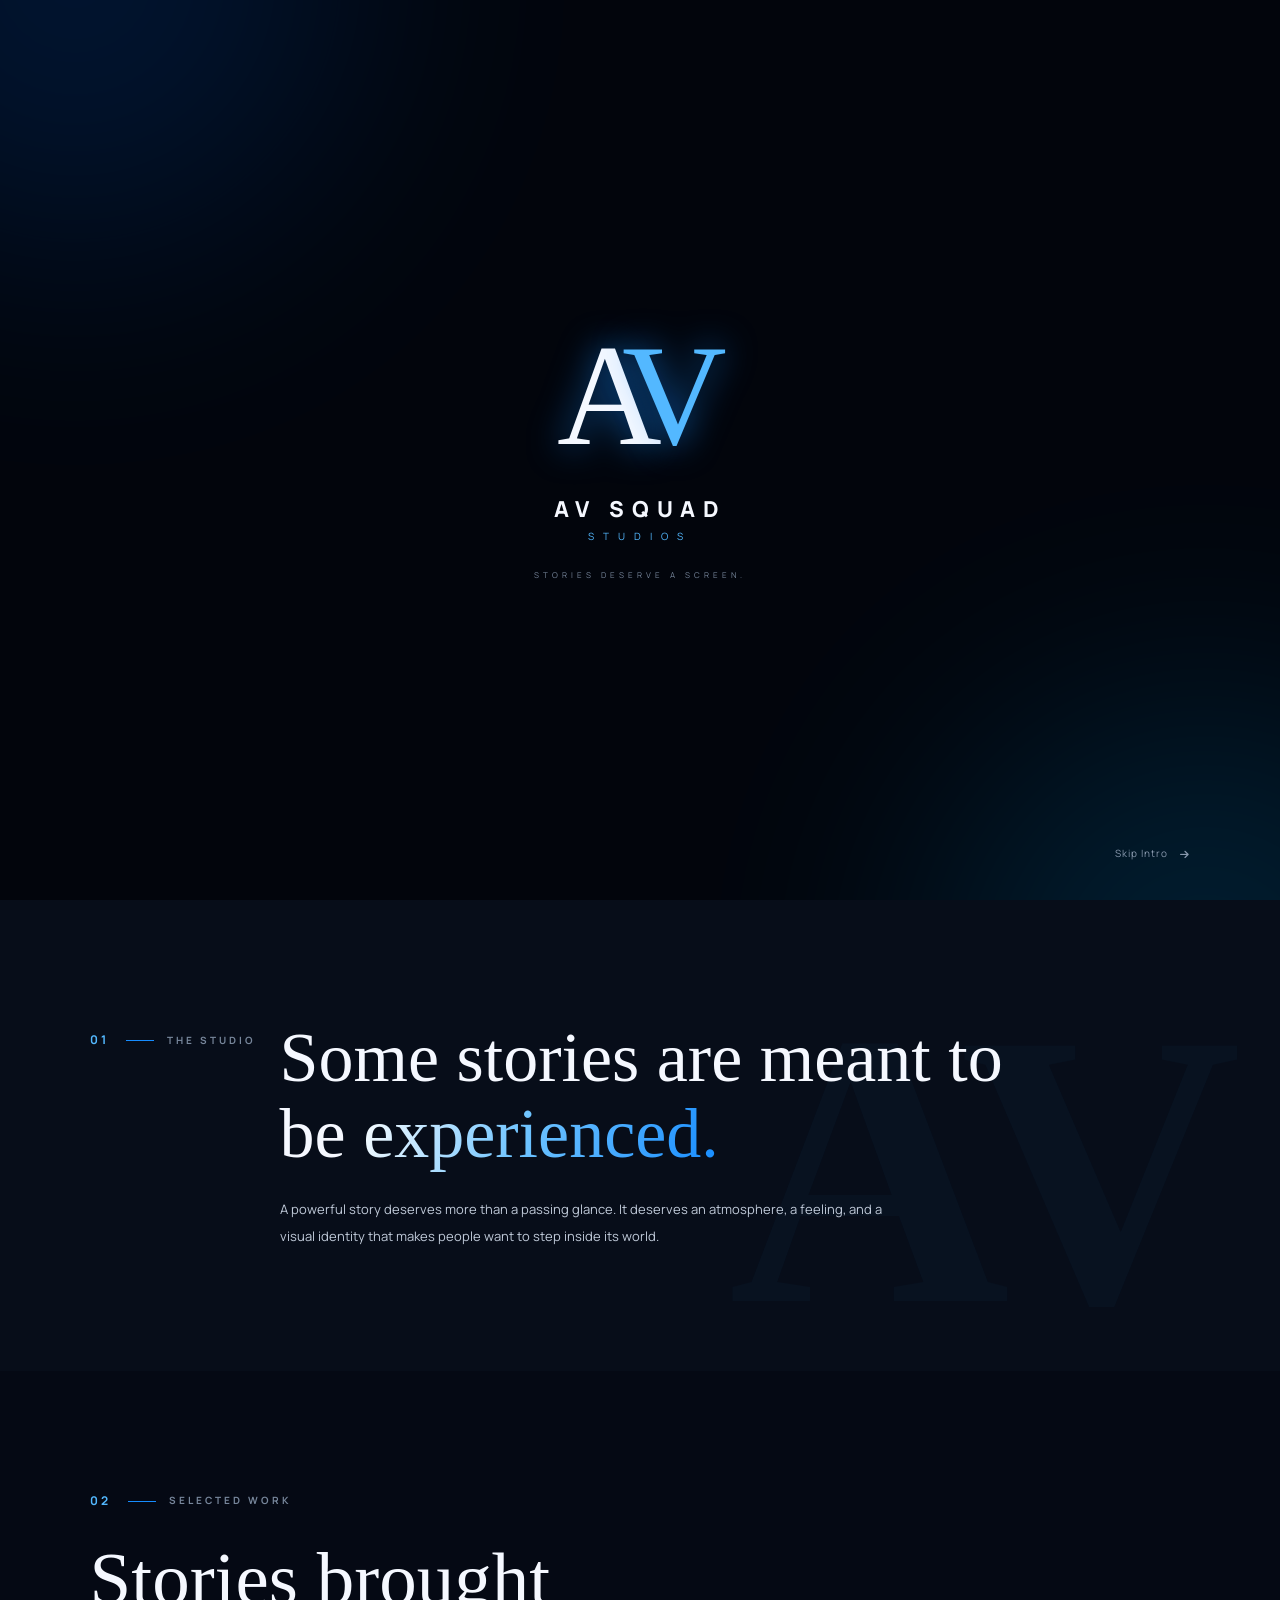
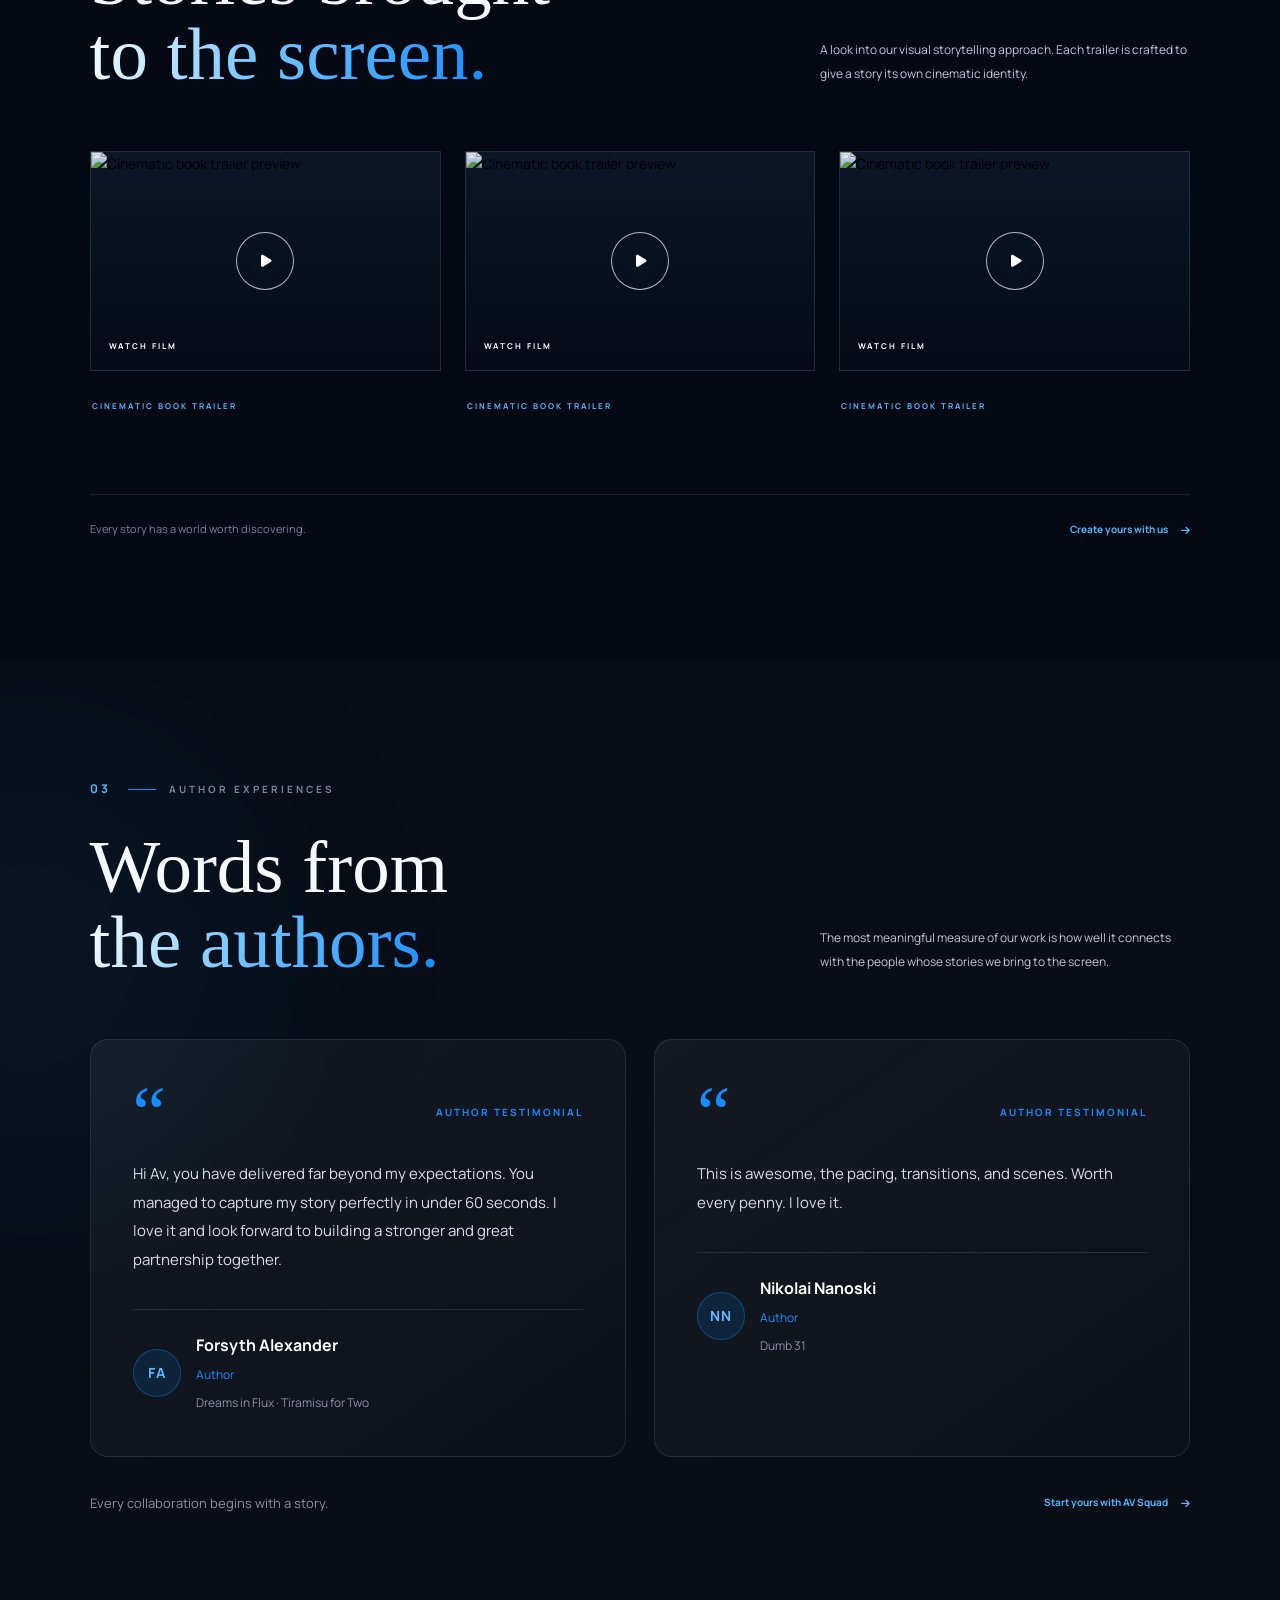
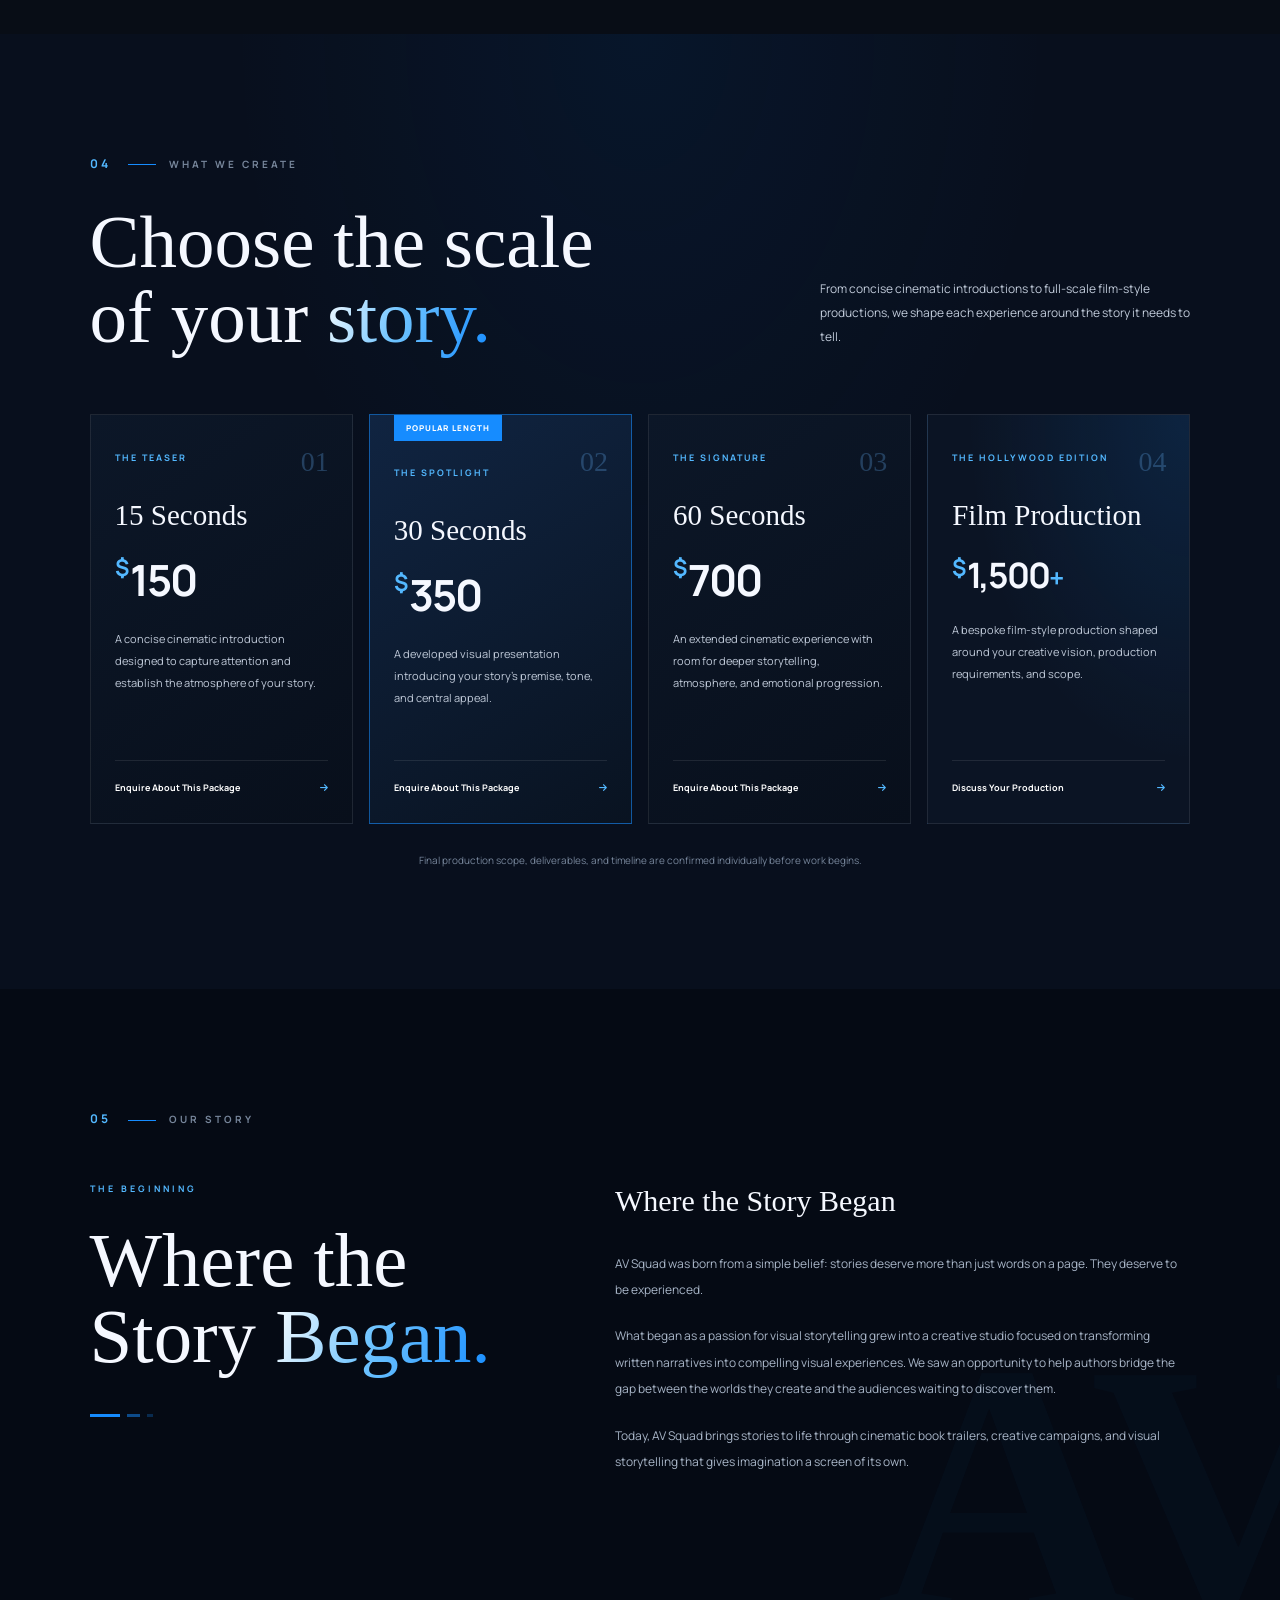
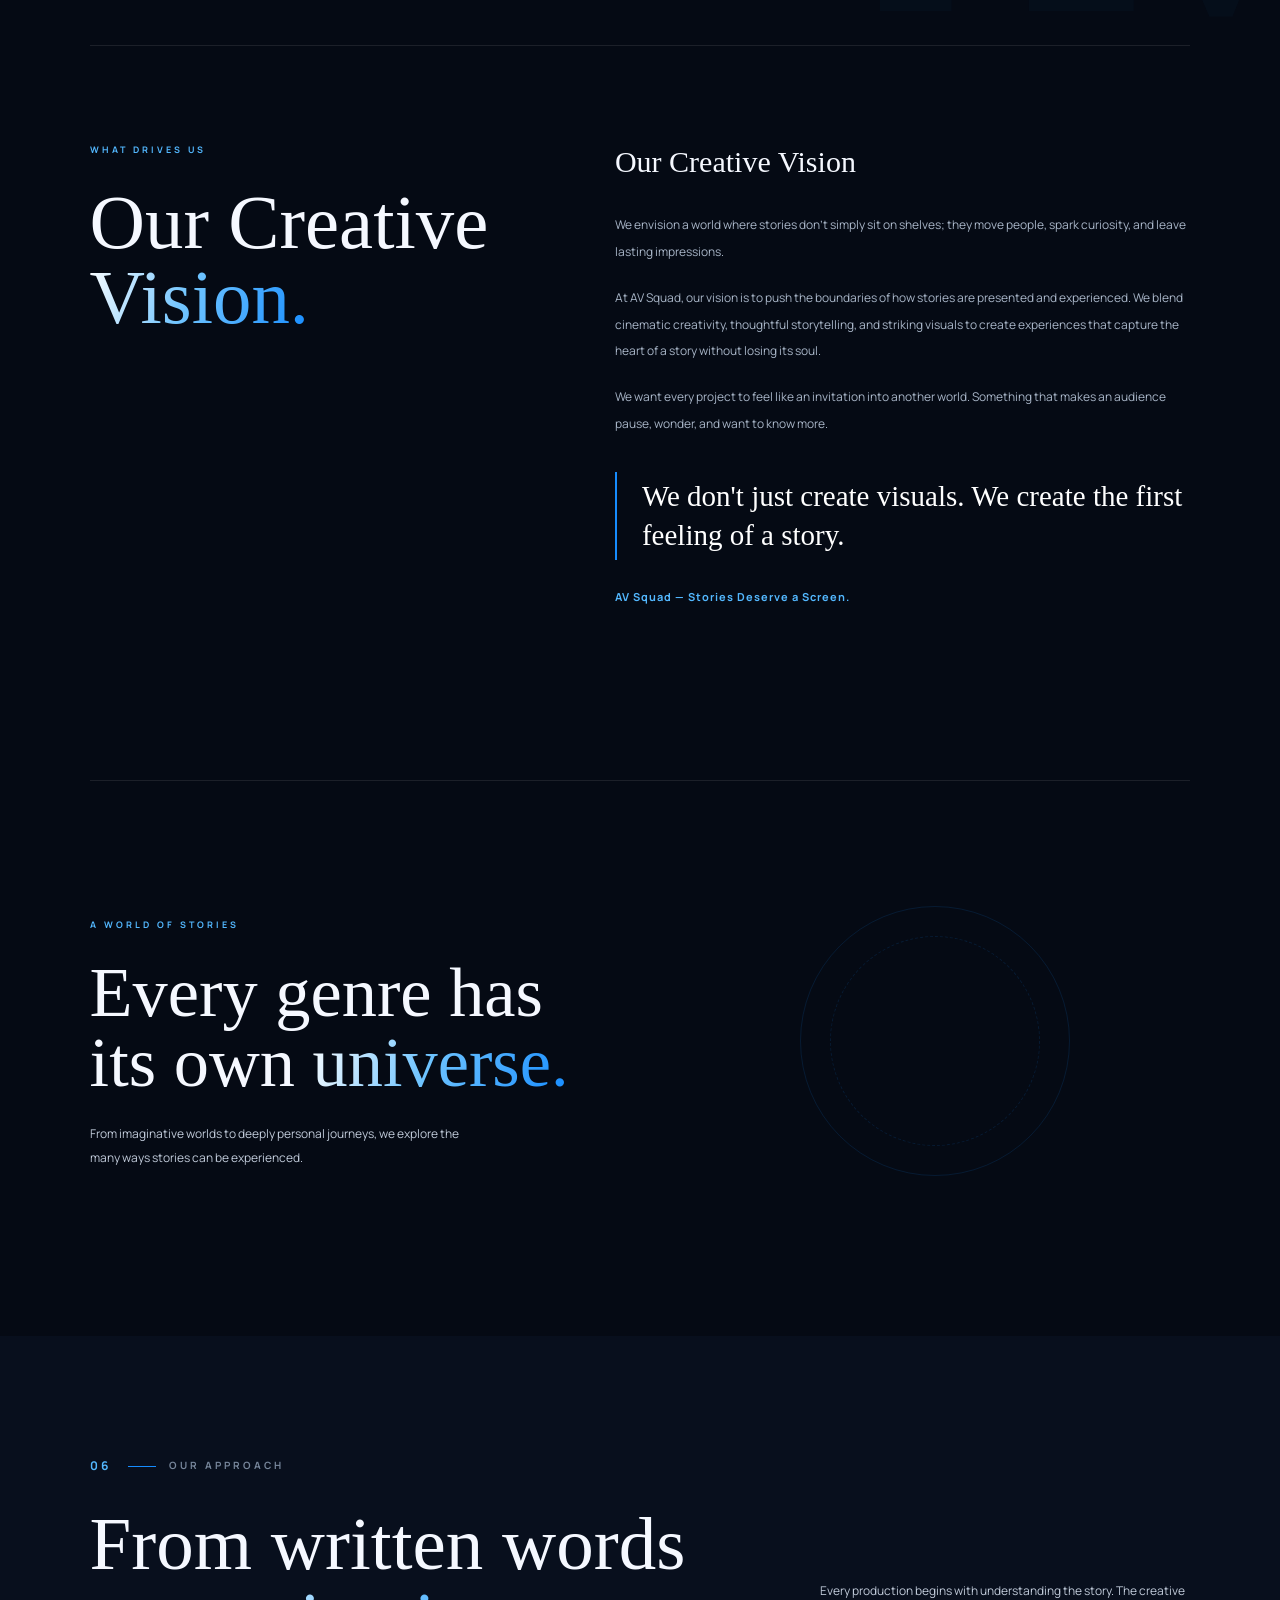
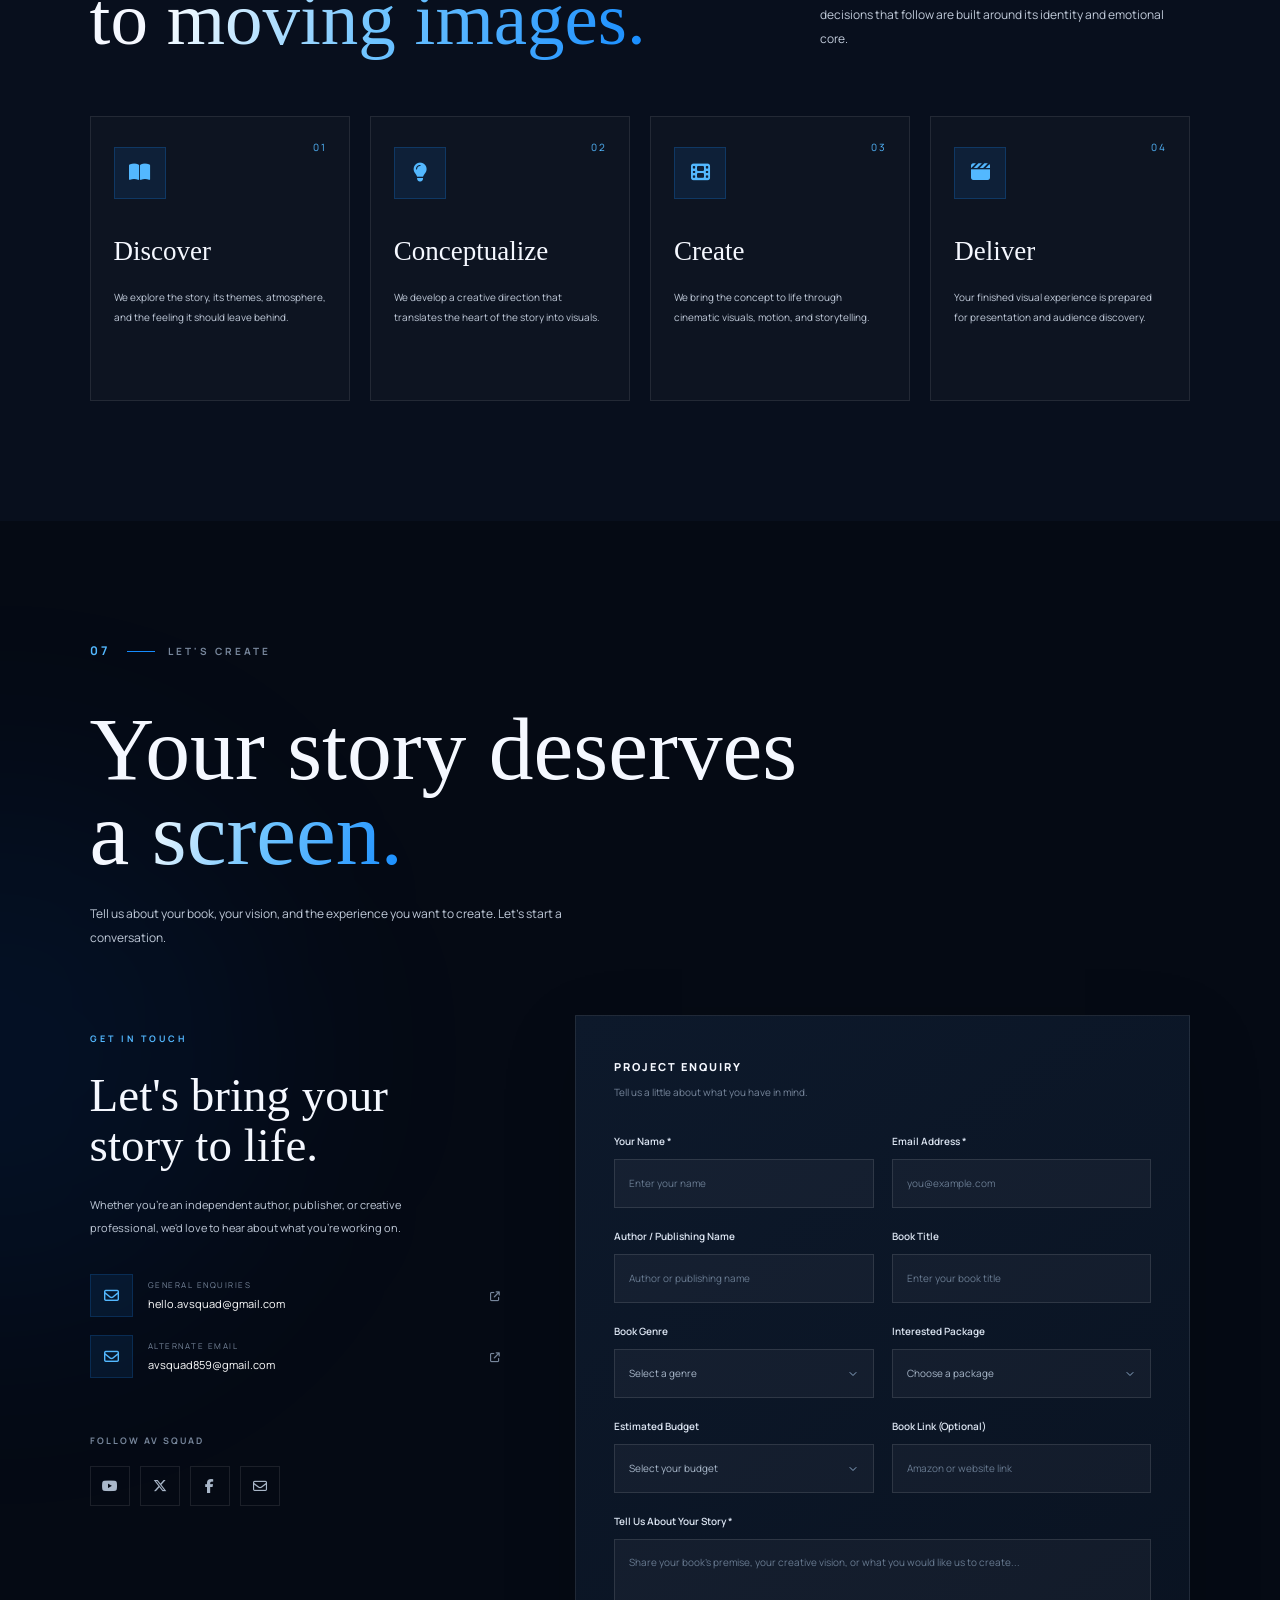
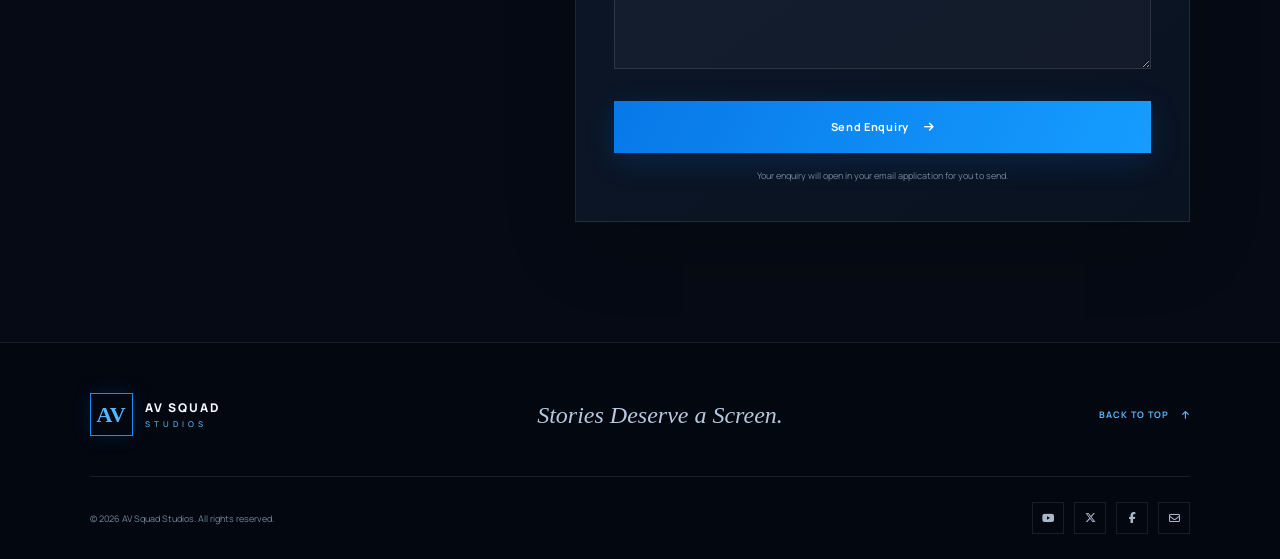
==== commit 7ea49970: "Update index.html" ====
--- a/index.html
+++ b/index.html
@@ -17,6 +17,17 @@
 
   <link rel="stylesheet" href="style.css">
   <link rel="stylesheet" href="https://cdnjs.cloudflare.com/ajax/libs/font-awesome/6.5.2/css/all.min.css">
+
+  <!-- MailerLite Universal -->
+  <script>
+    (function(w,d,e,u,f,l,n){w[f]=w[f]||function(){(w[f].q=w[f].q||[])
+    .push(arguments);},l=d.createElement(e),l.async=1,l.src=u,
+    n=d.getElementsByTagName(e)[0],n.parentNode.insertBefore(l,n);})
+    (window,document,'script','https://assets.mailerlite.com/js/universal.js','ml');
+    ml('account', '2806032');
+  </script>
+  <!-- End MailerLite Universal -->
+
 </head>
 
 <body>
@@ -45,7 +56,6 @@
       Skip Intro <i class="fa-solid fa-arrow-right"></i>
     </button>
   </div>
-
 
   <!-- NAVIGATION -->
 
@@ -76,7 +86,6 @@
     </nav>
   </header>
 
-
   <main>
 
     <!-- HERO SECTION -->
@@ -135,7 +144,6 @@
 
     </section>
 
-
     <!-- STUDIO INTRODUCTION -->
 
     <section class="intro-statement section-padding">
@@ -162,7 +170,6 @@
 
     </section>
 
-
     <!-- PORTFOLIO -->
 
     <section class="portfolio-section section-padding" id="portfolio">
@@ -187,7 +194,6 @@
         </div>
 
       </div>
-
 
       <div class="portfolio-grid">
 
@@ -207,7 +213,6 @@
 
         </article>
 
-
         <article class="portfolio-card reveal">
 
           <button class="portfolio-video" type="button" data-video="Yyyj1-6nMOE" aria-label="Play second cinematic trailer">
@@ -224,7 +229,6 @@
 
         </article>
 
-
         <article class="portfolio-card reveal">
 
           <button class="portfolio-video" type="button" data-video="WLv_fghdjKw" aria-label="Play third cinematic trailer">
@@ -252,7 +256,6 @@
       </div>
 
     </section>
-
 
     <!-- VIDEO MODAL -->
 
@@ -276,7 +279,6 @@
 
     </div>
 
-
     <!-- TESTIMONIALS -->
 
     <section class="testimonials-section section-padding" id="testimonials">
@@ -302,10 +304,7 @@
 
       </div>
 
-
       <div class="testimonials-grid">
-
-        <!-- FORSYTH ALEXANDER -->
 
         <article class="testimonial-card reveal">
 
@@ -322,7 +321,6 @@
           </p>
 
           <div class="testimonial-author">
-
             <div class="author-monogram">FA</div>
 
             <div class="author-details">
@@ -330,13 +328,9 @@
               <span>Author</span>
               <small>Dreams in Flux · Tiramisu for Two</small>
             </div>
-
           </div>
 
         </article>
-
-
-        <!-- NIKOLAI NANOSKI -->
 
         <article class="testimonial-card reveal">
 
@@ -351,7 +345,6 @@
           </p>
 
           <div class="testimonial-author">
-
             <div class="author-monogram">NN</div>
 
             <div class="author-details">
@@ -359,7 +352,6 @@
               <span>Author</span>
               <small>Dumb 31</small>
             </div>
-
           </div>
 
         </article>
@@ -376,7 +368,6 @@
 
     </section>
 
-
     <!-- SERVICES -->
 
     <section class="services-section section-padding" id="services">
@@ -401,7 +392,6 @@
         </div>
 
       </div>
-
 
       <div class="pricing-grid">
 
@@ -425,7 +415,6 @@
           </a>
         </article>
 
-
         <article class="pricing-card pricing-featured reveal">
           <span class="featured-label">POPULAR LENGTH</span>
           <span class="package-number">02</span>
@@ -447,7 +436,6 @@
           </a>
         </article>
 
-
         <article class="pricing-card reveal">
           <span class="package-number">03</span>
           <span class="package-type">THE SIGNATURE</span>
@@ -468,7 +456,6 @@
           </a>
         </article>
 
-
         <article class="pricing-card pricing-hollywood reveal">
           <span class="package-number">04</span>
           <span class="package-type">THE HOLLYWOOD EDITION</span>
@@ -498,7 +485,6 @@
 
     </section>
 
-
     <!-- ABOUT / ORIGIN STORY -->
 
     <section class="about-section section-padding" id="about">
@@ -522,7 +508,6 @@
             <span></span>
           </div>
         </div>
-
 
         <div class="about-copy reveal">
 
@@ -551,7 +536,6 @@
 
       </div>
 
-
       <!-- CREATIVE VISION -->
 
       <div class="vision-block">
@@ -596,7 +580,6 @@
 
       </div>
 
-
       <!-- GENRE EXPERIENCE -->
 
       <div class="genres-section reveal">
@@ -624,7 +607,6 @@
 
     </section>
 
-
     <!-- CREATIVE PROCESS -->
 
     <section class="process-section section-padding">
@@ -647,7 +629,6 @@
         </div>
 
       </div>
-
 
       <div class="process-grid">
 
@@ -683,7 +664,6 @@
 
     </section>
 
-
     <!-- CONTACT -->
 
     <section class="contact-section section-padding" id="contact">
@@ -704,7 +684,6 @@
         </p>
       </div>
 
-
       <div class="contact-layout">
 
         <div class="contact-details reveal">
@@ -717,7 +696,6 @@
             Whether you're an independent author, publisher, or creative
             professional, we'd love to hear about what you're working on.
           </p>
-
 
           <div class="contact-email-list">
 
@@ -741,7 +719,6 @@
 
           </div>
 
-
           <div class="social-area">
             <span>FOLLOW AV SQUAD</span>
 
@@ -768,7 +745,6 @@
 
         </div>
 
-
         <!-- ENQUIRY FORM -->
 
         <form class="contact-form reveal" id="contactForm">
@@ -778,7 +754,6 @@
             <p>Tell us a little about what you have in mind.</p>
           </div>
 
-
           <div class="form-row">
 
             <div class="form-group">
@@ -793,7 +768,6 @@
 
           </div>
 
-
           <div class="form-row">
 
             <div class="form-group">
@@ -807,7 +781,6 @@
             </div>
 
           </div>
-
 
           <div class="form-row">
 
@@ -853,7 +826,6 @@
 
           </div>
 
-
           <div class="form-row">
 
             <div class="form-group">
@@ -875,7 +847,6 @@
 
           </div>
 
-
           <div class="form-group">
             <label for="message">Tell Us About Your Story *</label>
             <textarea
@@ -887,7 +858,6 @@
             ></textarea>
           </div>
 
-
           <button type="submit" class="btn btn-primary form-submit">
             Send Enquiry
             <i class="fa-solid fa-arrow-right"></i>
@@ -904,7 +874,6 @@
     </section>
 
   </main>
-
 
   <!-- FOOTER -->
 
@@ -929,7 +898,6 @@
 
     </div>
 
-
     <div class="footer-bottom">
 
       <span>
@@ -960,7 +928,6 @@
 
   </footer>
 
-
   <script src="script.js"></script>
 
 </body>
--- a/style.css
+++ b/style.css
@@ -2241,3 +2241,154 @@
   }
 
 }
+
+
+/* ================================
+   AUTHOR TESTIMONIALS
+================================ */
+
+.testimonials-section {
+    position: relative;
+    background: #080d16;
+    overflow: hidden;
+}
+
+.testimonials-section::before {
+    content: "";
+    position: absolute;
+    width: 420px;
+    height: 420px;
+    background: rgba(0, 153, 255, 0.07);
+    filter: blur(120px);
+    border-radius: 50%;
+    top: 10%;
+    left: -180px;
+    pointer-events: none;
+}
+
+.testimonials-grid {
+    display: grid;
+    grid-template-columns: repeat(2, 1fr);
+    gap: 28px;
+    margin-top: 55px;
+    position: relative;
+    z-index: 1;
+}
+
+.testimonial-card {
+    position: relative;
+    padding: 42px;
+    background: linear-gradient(
+        145deg,
+        rgba(255,255,255,0.055),
+        rgba(255,255,255,0.015)
+    );
+    border: 1px solid rgba(255,255,255,0.09);
+    border-radius: 18px;
+    transition: transform 0.35s ease, border-color 0.35s ease;
+}
+
+.testimonial-card:hover {
+    transform: translateY(-7px);
+    border-color: rgba(0, 153, 255, 0.45);
+}
+
+.testimonial-top {
+    display: flex;
+    justify-content: space-between;
+    align-items: center;
+    margin-bottom: 18px;
+}
+
+.testimonial-quote-mark {
+    font-family: Georgia, serif;
+    font-size: 75px;
+    line-height: 0.8;
+    color: #168cff;
+}
+
+.testimonial-label {
+    color: #168cff;
+    font-size: 10px;
+    font-weight: 700;
+    letter-spacing: 2px;
+}
+
+.testimonial-quote {
+    color: #d7deea;
+    font-size: 15px;
+    line-height: 1.9;
+    margin-bottom: 35px;
+}
+
+.testimonial-author {
+    display: flex;
+    align-items: center;
+    gap: 15px;
+    padding-top: 22px;
+    border-top: 1px solid rgba(255,255,255,0.1);
+}
+
+.author-monogram {
+    width: 48px;
+    height: 48px;
+    flex-shrink: 0;
+    display: grid;
+    place-items: center;
+    border-radius: 50%;
+    background: rgba(0, 140, 255, 0.12);
+    border: 1px solid rgba(0, 153, 255, 0.35);
+    color: #65baff;
+    font-weight: 700;
+    letter-spacing: 1px;
+}
+
+.author-details h3 {
+    color: #fff;
+    font-size: 16px;
+    margin: 0 0 5px;
+}
+
+.author-details span {
+    display: block;
+    color: #168cff;
+    font-size: 12px;
+    margin-bottom: 5px;
+}
+
+.author-details small {
+    color: #8994a7;
+    font-size: 12px;
+}
+
+.testimonials-footer {
+    display: flex;
+    justify-content: space-between;
+    align-items: center;
+    gap: 20px;
+    margin-top: 35px;
+    position: relative;
+    z-index: 1;
+}
+
+.testimonials-footer p {
+    color: #8994a7;
+    font-size: 13px;
+}
+
+@media (max-width: 760px) {
+    .testimonials-grid {
+        grid-template-columns: 1fr;
+        gap: 20px;
+        margin-top: 35px;
+    }
+
+    .testimonial-card {
+        padding: 28px;
+    }
+
+    .testimonials-footer {
+        flex-direction: column;
+        align-items: flex-start;
+    }
+}
